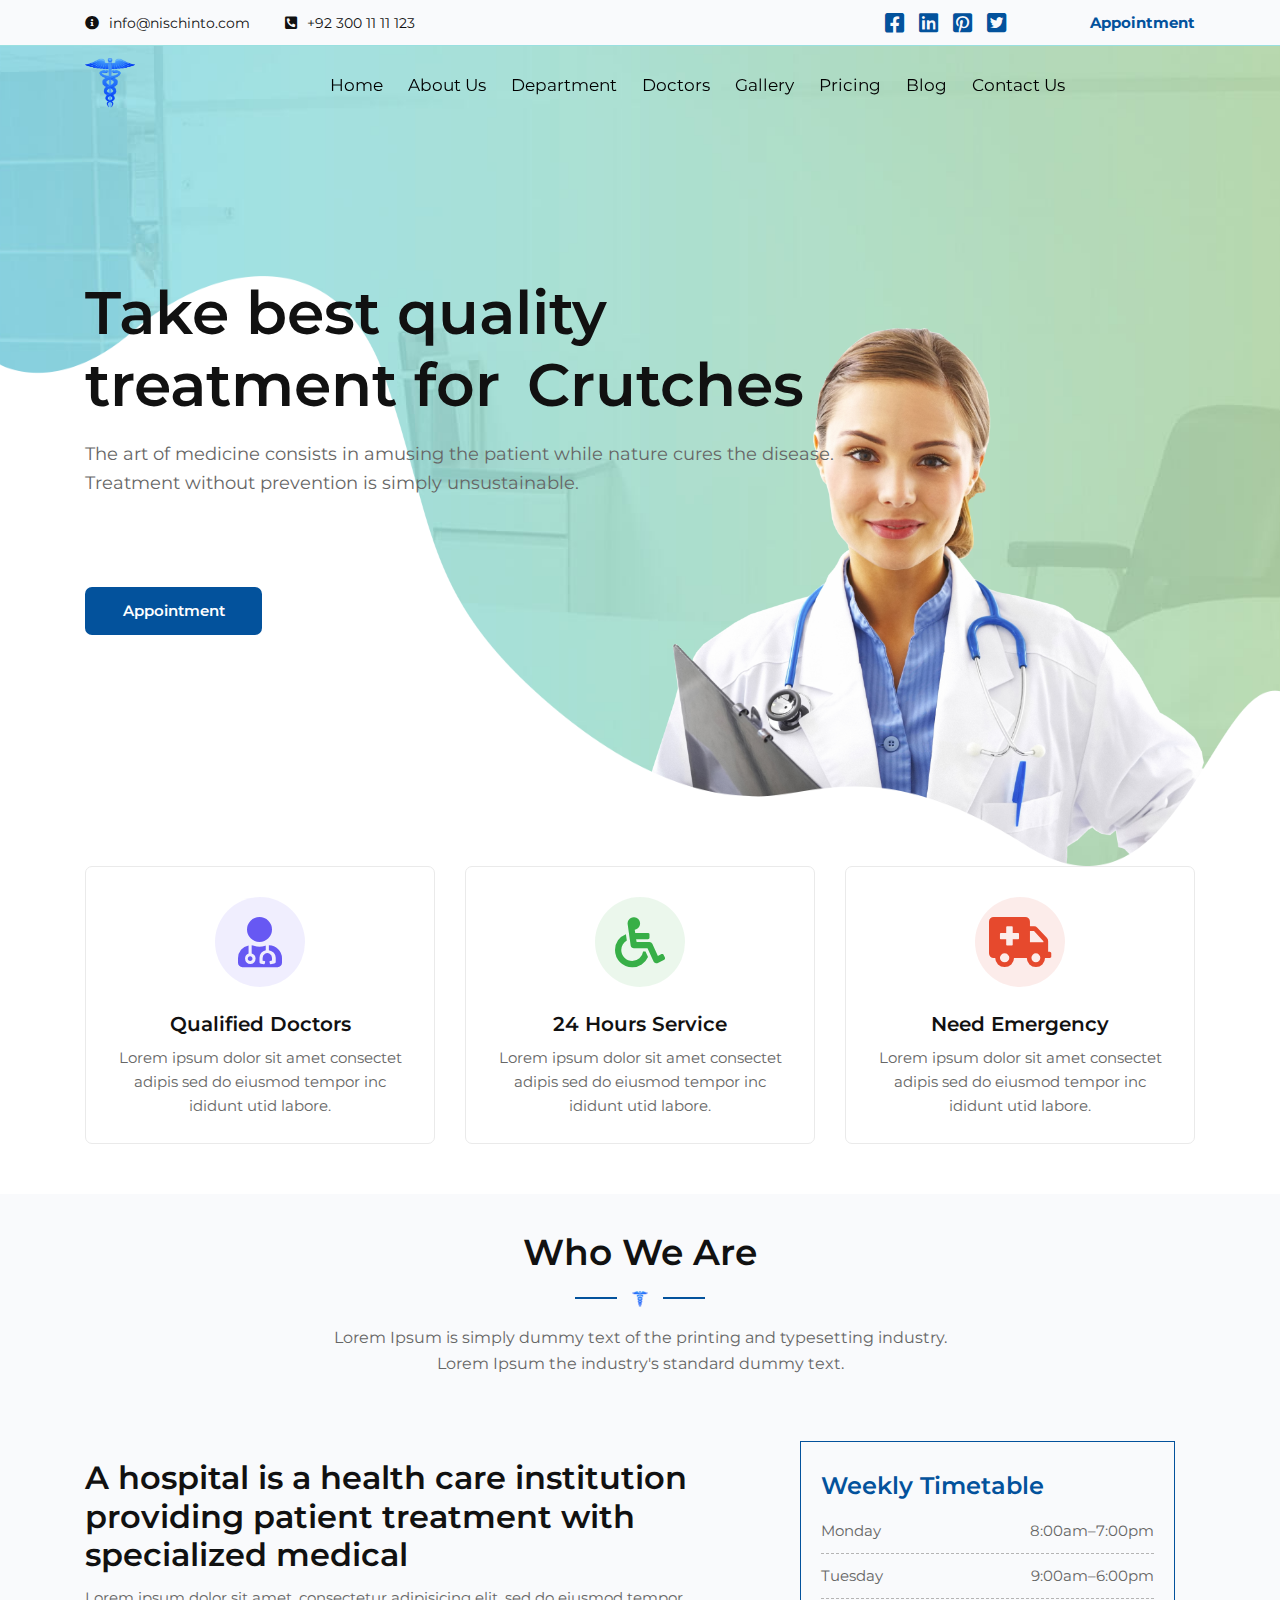
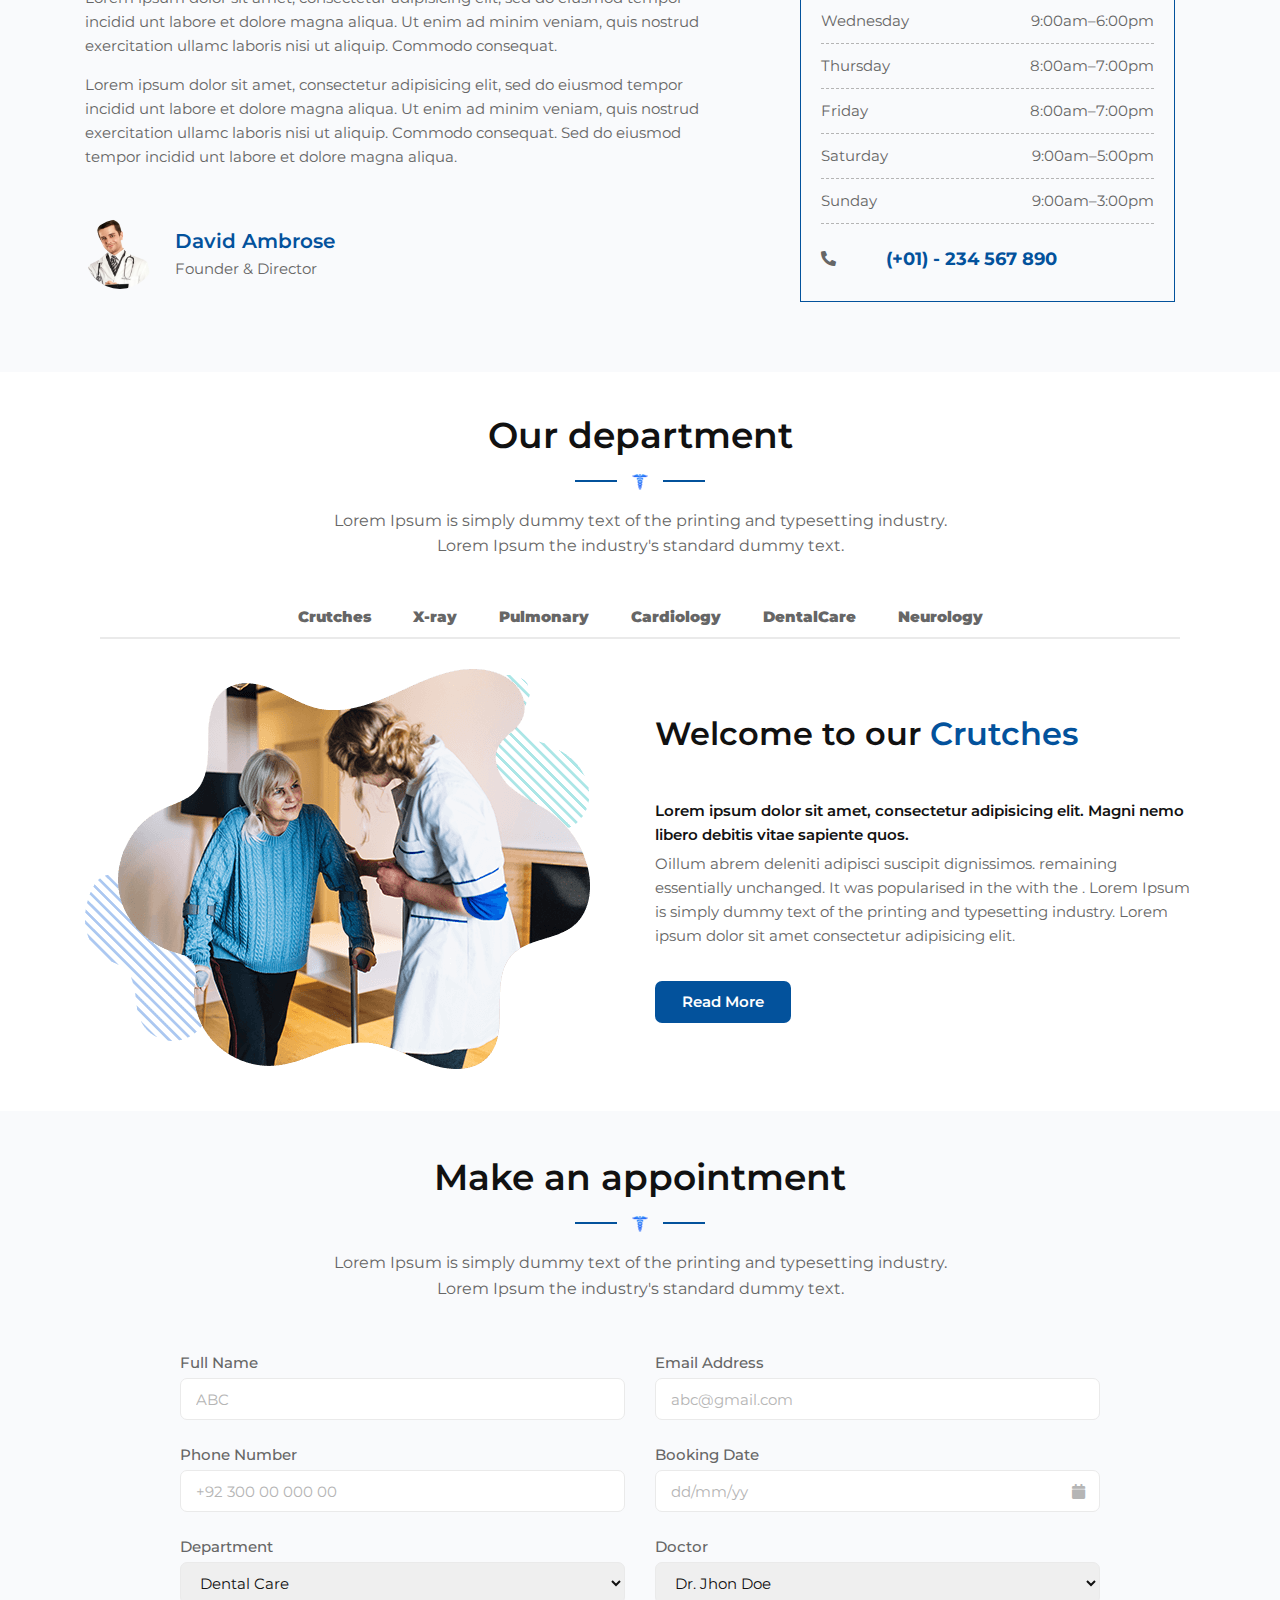
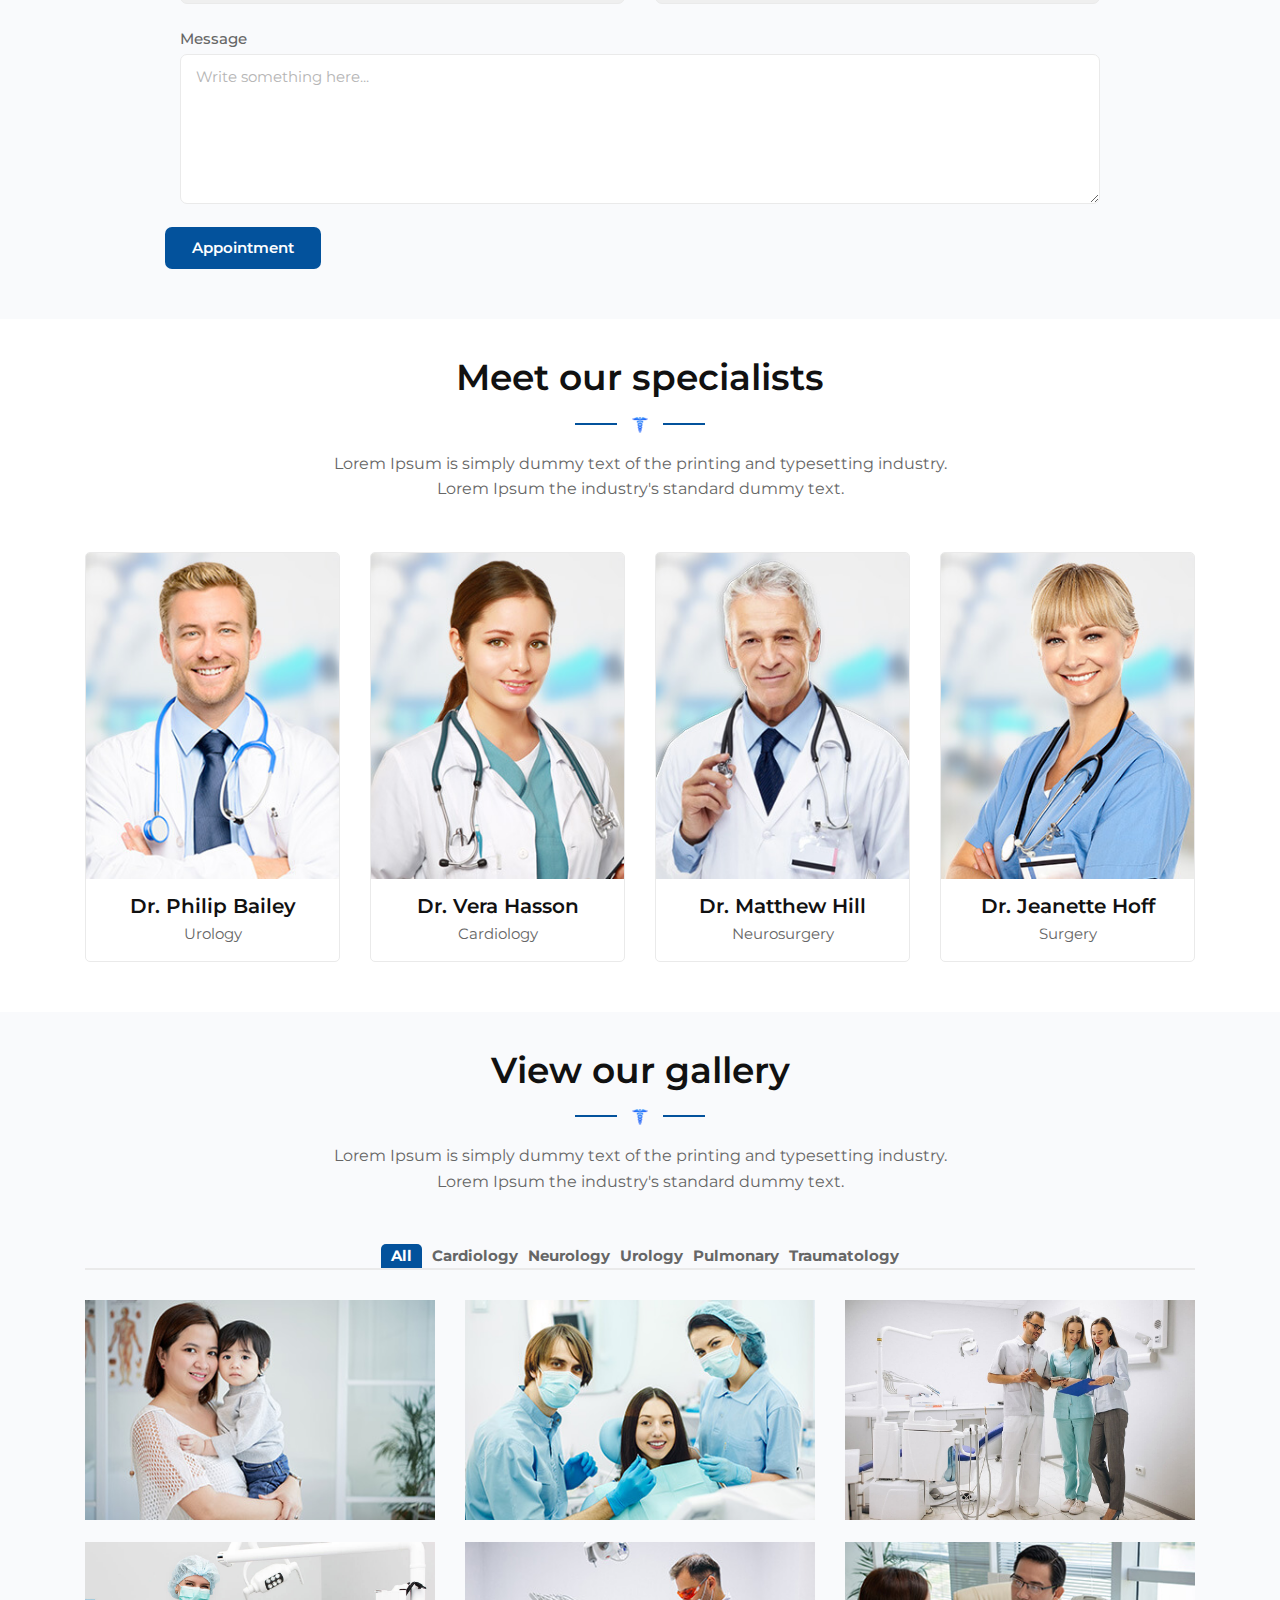
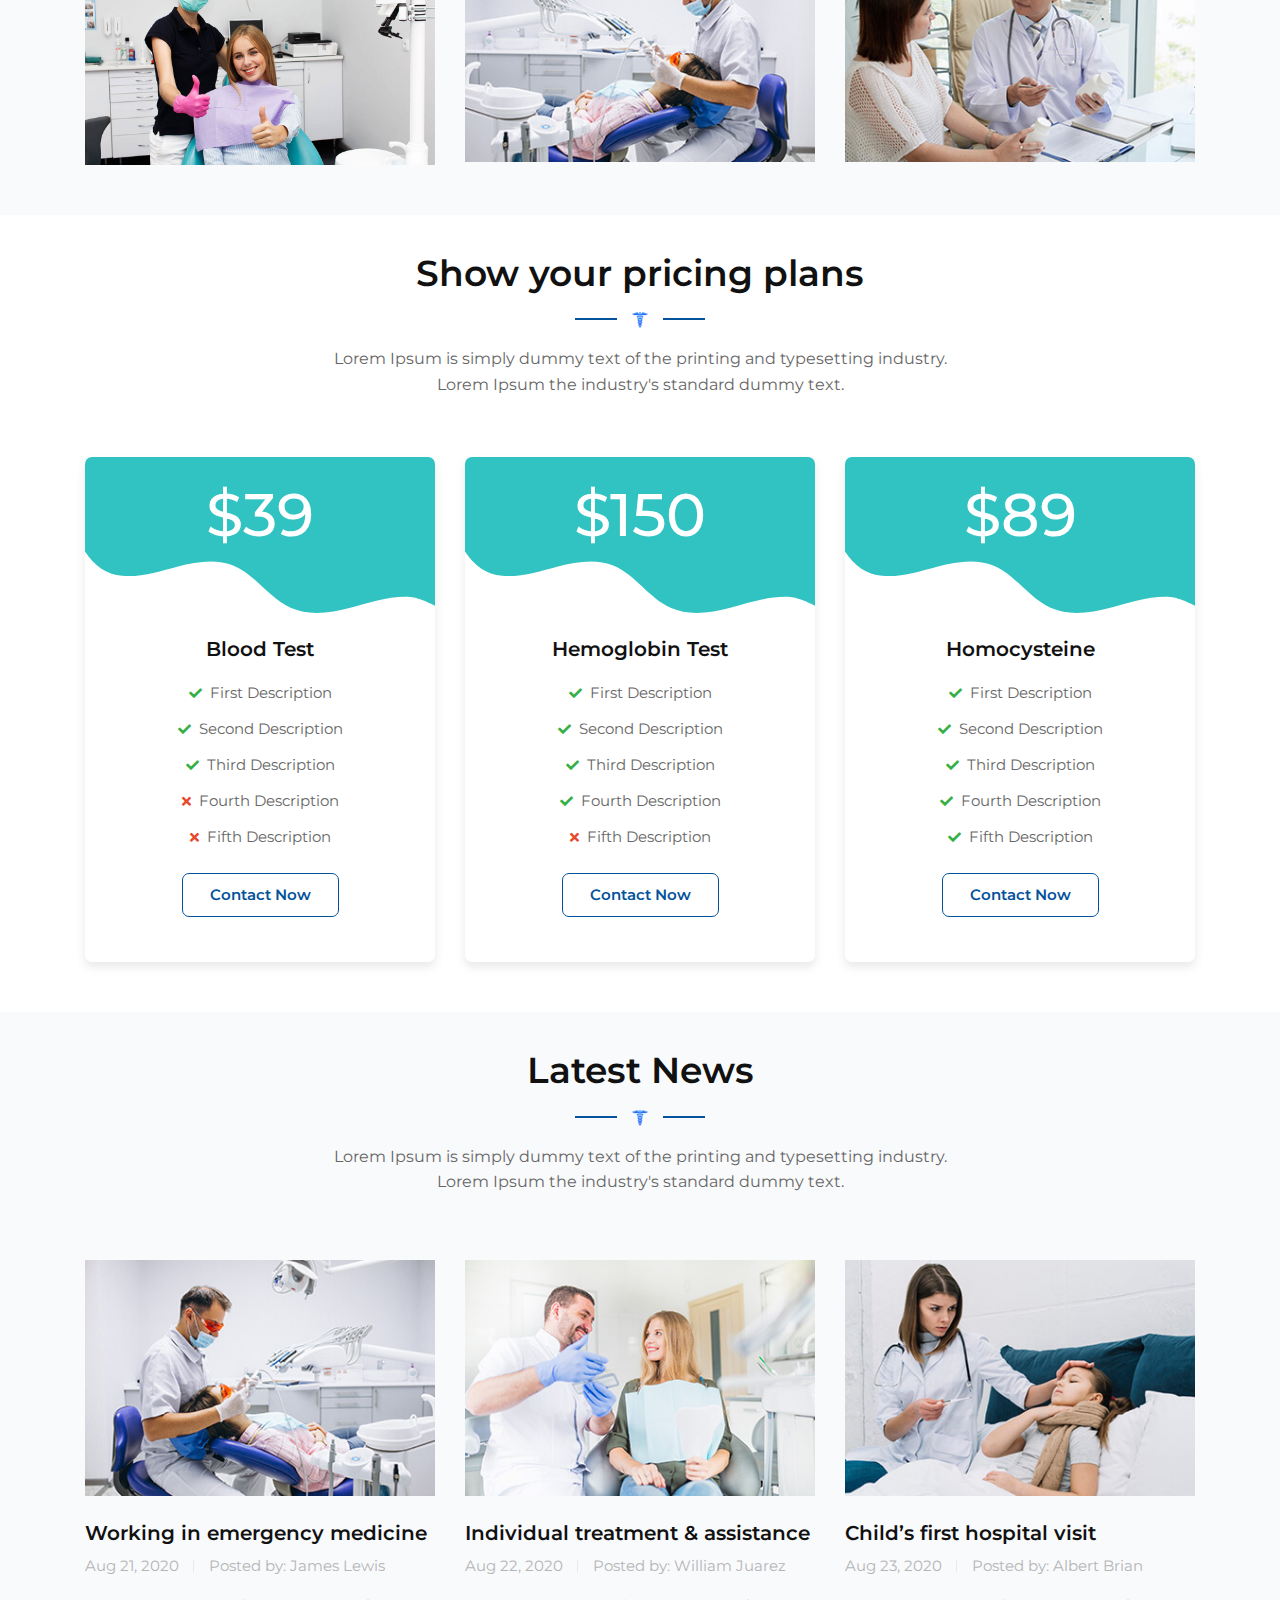
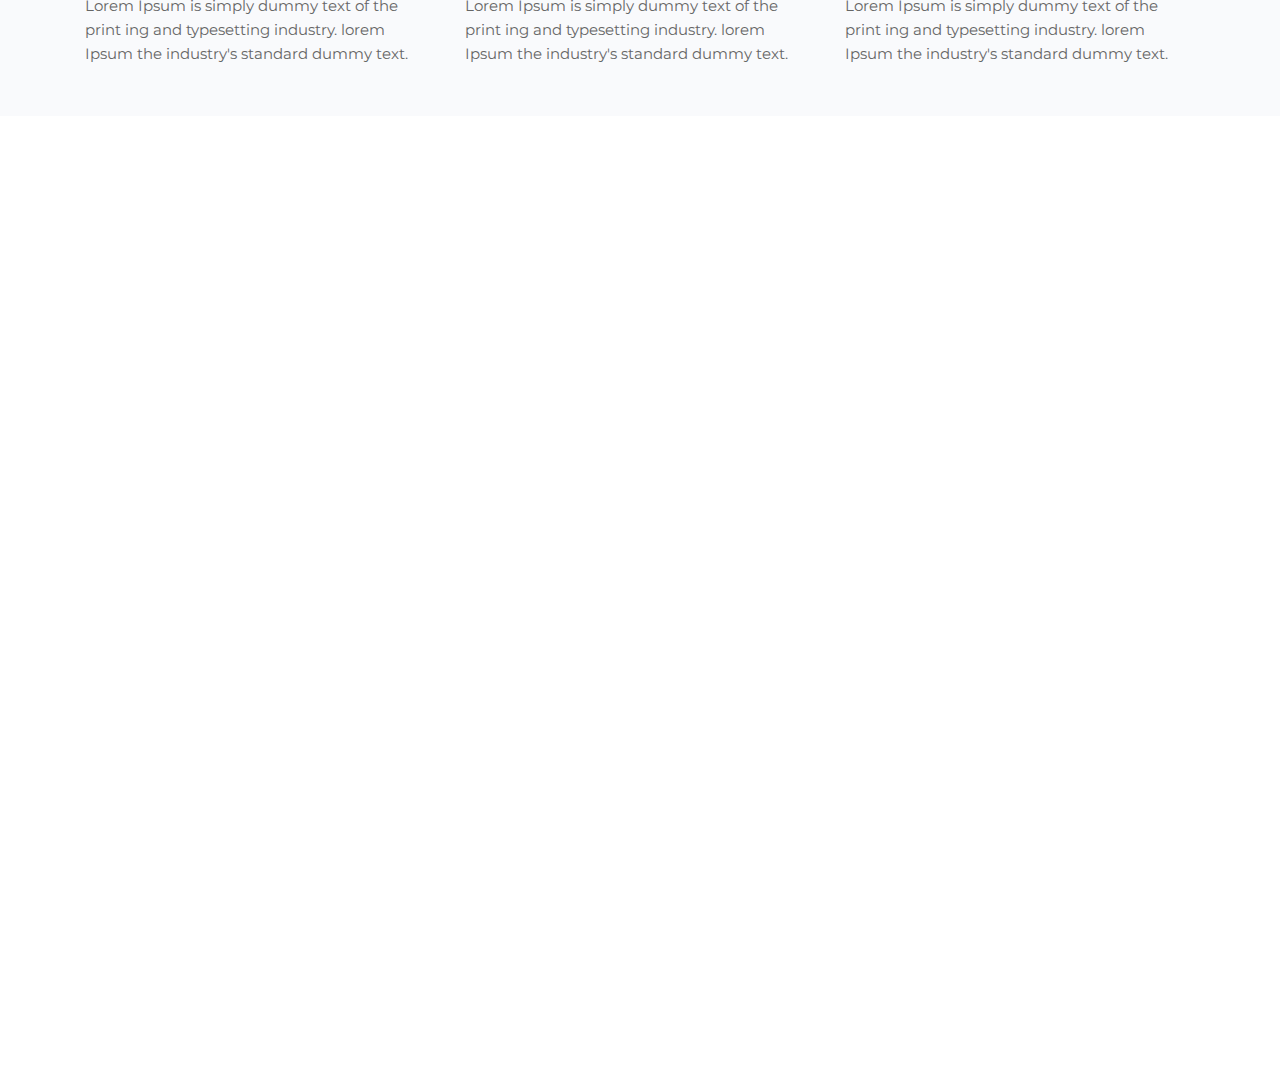
==== index.html @ 52ded580 "e" ====
﻿<!DOCTYPE html>
<html lang="en">
<head>
    <meta charset="UTF-8">
    <meta name="description" content="NISCHINTO">
    <meta name="author" content="codeglamor">
    <meta name="viewport" content="width=device-width, initial-scale=1">
    <title>NISCHINTO</title>
    <link rel="icon" href="assets/images/logo.png">
    <link rel="stylesheet" href="assets/css/bootstrap.css">
    <link rel="stylesheet" href="assets/css/owl.carousel.min.css">
    <link rel="stylesheet" href="assets/css/owl.theme.default.min.css">   
    <link rel="stylesheet" href="assets/css/fonts.css">       
    <link rel="stylesheet" href="assets/css/nice-select.css">    
    <link rel="stylesheet" href="assets/css/venobox.css">    
    <link rel="stylesheet" href="assets/css/all.css">
    <link rel="stylesheet" href="assets/css/style.css">
</head>


<body>
  







  
    <div class="st-content" id="home">
    <div class="st-gray-bg">
        <div class="st-top-header">
          <div class="container">
            <div class="st-top-header-in">
              <ul class="st-top-header-list">
                <li>
                  <i class="fas fa-info-circle"></i>
                  <a href="#">info@nischinto.com</a>
                </li>
                <li>
                  <i class="fas fa-phone-square-alt"></i>
                  <a href="#">+92 300 11 11 123</a>
                </li>
              </ul>
              <div class="st-hero-social-group plc">
                <div class="container">
                  <ul class="st-social-btn st-style1 st-mp0">
                    <li><a href="#"><i class="fab fa-facebook-square"></i></a></li>
                    <li><a href="#"><i class="fab fa-linkedin"></i></a></li>
                    <li><a href="#"><i class="fab fa-pinterest-square"></i></a></li>
                    <li><a href="#"><i class="fab fa-twitter-square"></i></a></li>
                  </ul>
                </div>
              </div>
              <a href="#appointment" class="st-top-header-btn st-smooth-move">Appointment</a>
            </div>
          </div>
        </div>
    </div>
  <div class="st-hero-wrap st-gray-bg st-dynamic-bg overflow-hidden st-fixed-bg">
    <header class="st-site-header st-style1 st-sticky-header">
      <nav class="navbar navbar-expand-lg navbar-light" id="mynavbar">
        <div class="container">
          <a class="navbar-brand pb-2" href="index.html"><img class="" src="assets/images/logo.png" alt="logo" style="width: 50px;"><a>
        <button class="navbar-toggler" type="button" data-toggle="collapse" data-target="#navbarSupportedContent" aria-controls="navbarSupportedContent" aria-expanded="false" aria-label="Toggle navigation">
          <span class="navbar-toggler-icon"></span>
        </button>
      
        <div class="collapse navbar-collapse" id="navbarSupportedContent">
          <ul class="navbar-nav mx-auto">
            <li class="nav-item">
                <a class="nav-link" href="#home" data-toggle="" aria-haspopup="true" aria-expanded="false">Home</a>
            </li>
            <li class="nav-item ">
                <a class="nav-link" href="#about" data-toggle="" aria-haspopup="true" aria-expanded="false">About Us</a>
            </li>
            <li class="nav-item ">
                <a class="nav-link" href="#department" data-toggle="" aria-haspopup="true" aria-expanded="false">Department</a>
            </li>
            <li class="nav-item ">
                <a class="nav-link" href="#doctors" data-toggle="" aria-haspopup="true" aria-expanded="false">Doctors</a>
            </li>
            <li class="nav-item">
                <a class="nav-link" href="#gallery" data-toggle="" aria-haspopup="true" aria-expanded="false">Gallery</a>
            </li>
            <li class="nav-item">
               <a class="nav-link" href="#price" data-toggle="" aria-haspopup="true" aria-expanded="false">Pricing</a>
           </li>
           <li class="nav-item">
               <a class="nav-link" href="#blog" data-toggle="" aria-haspopup="true" aria-expanded="false">Blog</a>
           </li>
           <li class="nav-item">
               <a class="nav-link" href="/nischinto/contact.html" data-toggle="" aria-haspopup="true" aria-expanded="false">Contact Us</a>
           </li>
        </ul>
        </div>
        </div>
        
      </nav>
    </header>
    <div class="st-hero st-style1">
      <div class="container">
        <div class="st-hero-text">
          <h1 class="st-hero-title cd-headline slide">
            Take best quality <br>
            treatment for
            <span class="" id="span-ani">
            </span>
          </h1>
          <div class="st-hero-subtitle">The art of medicine consists in amusing the patient while nature cures the
            disease. <br>
            Treatment without prevention is simply unsustainable.</div>
          <div class="st-hero-btn mtc ptc">
            <a href="#appointment" class="st-btn st-style1 st-color1 st-smooth-move">Appointment</a>
          </div>
        </div>
      </div>
    </div>
    <div class="st-slider st-style1 st-hero-slider1">
      <div class="slick-container" data-autoplay="1" data-loop="1" data-speed="800" data-autoplay-timeout="1000"
        data-center="0" data-slides-per-view="1" data-fade-slide="1">
        <div class="slick-wrapper">
          <div class="slick-slide-in">
            <div class="st-hero-img">
              <img src="assets/images/slider1.jpg" style="width: 600px;" alt="Hero img">
            </div>
          </div>
        </div>
      </div>
      <div class="pagination st-style1 container"></div>
      <div class="swipe-arrow st-style1 st-hidden">
        <div class="slick-arrow-left"><i class="fa fa-angle-left"></i></div>
        <div class="slick-arrow-right"><i class="fa fa-angle-right"></i></div>
      </div>
    </div>
    <div class="st-hero-shape"><img src="assets/images/hero-shape.png" alt="hero shape"></div>
  </div>
  <section class="">
    <div class="container">
      <div class="row">
        <div class="col-lg-4">
          <div class="st-iconbox st-style1 mbc">
            <div class="st-iconbox-icon st-purple-box">
              <i class="fas fa-user-md"></i>
            </div>
            <h2 class="st-iconbox-title">Qualified Doctors</h2>
            <div class="st-iconbox-text">Lorem ipsum dolor sit amet consectet adipis sed do eiusmod tempor inc ididunt
              utid labore.</div>
          </div>
        </div>
        <div class="col-lg-4">
          <div class="st-iconbox st-style1 mbc">
            <div class="st-iconbox-icon st-green-box">
              <i class="fas fa-wheelchair"></i>
            </div>
            <h2 class="st-iconbox-title">24 Hours Service</h2>
            <div class="st-iconbox-text">Lorem ipsum dolor sit amet consectet adipis sed do eiusmod tempor inc ididunt
              utid labore.</div>
          </div>
        </div>
        <div class="col-lg-4">
          <div class="st-iconbox st-style1 mbc">
            <div class="st-iconbox-icon st-red-box">
              <i class="fas fa-ambulance"></i>
            </div>
            <h2 class="st-iconbox-title">Need Emergency</h2>
            <div class="st-iconbox-text">Lorem ipsum dolor sit amet consectet adipis sed do eiusmod tempor inc ididunt
              utid labore.</div>
          </div>
        </div>
      </div>
    </div>
  </section>

  <section class="st-about-wrap st-gray-bg mbc ptc" id="about">
    <div class="st-shape-bg">
      <img src="assets/images/hero-shape.png" alt="shape">
    </div>
    <div class="container">
      <div class="st-section-heading st-style1">
        <h2 class="st-section-heading-title">Who We Are</h2>
        <div class="st-seperator">
          <div class="st-seperator-left wow fadeInLeft" data-wow-duration="1s" data-wow-delay="0.2s"></div>
          <div class="st-seperator-center"><img src="assets/images/logo.png" alt="icon"></div>
          <div class="st-seperator-right wow fadeInRight" data-wow-duration="1s" data-wow-delay="0.2s"></div>
        </div>
        <div class="st-section-heading-subtitle">Lorem Ipsum is simply dummy text of the printing and typesetting
          industry. <br>Lorem Ipsum the industry's standard dummy text.</div>
      </div>
    </div>
    <div class="container">
      <div class="row">
        <div class="col-lg-7">
          <div class="st-vertical-middle">
            <div class="st-vertical-middle-in">
              <div class="st-text-block st-style1">
                <h4 class="st-text-block-title">A hospital is a health care institution providing patient treatment
                  with specialized medical</h4>
                <div class="st-text-block-text mt-3">
                  <p>Lorem ipsum dolor sit amet, consectetur adipisicing elit, sed do eiusmod tempor incidid unt
                    labore et dolore magna aliqua. Ut enim ad minim veniam, quis nostrud exercitation ullamc laboris
                    nisi ut aliquip. Commodo consequat.</p>
                  <p class="pbc">Lorem ipsum dolor sit amet, consectetur adipisicing elit, sed do eiusmod tempor incidid unt
                    labore et dolore magna aliqua. Ut enim ad minim veniam, quis nostrud exercitation ullamc laboris
                    nisi ut aliquip. Commodo consequat. Sed do eiusmod tempor incidid unt labore et dolore magna
                    aliqua.</p>
                </div>
                <div class="st-text-block-avatar">
                  <div class="st-avatar-img"><img src="assets/images/slider2.jpg" alt="avatar"></div>
                  <div class="st-avatar-info">
                    <h4 class="st-avatar-name">David Ambrose</h4>
                    <div class="st-avatar-designation">Founder & Director</div>
                  </div>
                </div>
              </div>
            </div>
          </div>
        </div>
        <div class="col-lg-5 wow fadeInRight mt-5 mbc" data-wow-duration="0.8s" data-wow-delay="0.2s">
          <div class="st-shedule-wrap">
            <div class="st-shedule">
              <h2 class="st-shedule-title">Weekly Timetable</h2>
              <ul class="st-shedule-list">
                <li>
                  <div class="st-shedule-left">Monday</div>
                  <div class="st-shedule-right">8:00am–7:00pm </div>
                </li>
                <li>
                  <div class="st-shedule-left">Tuesday</div>
                  <div class="st-shedule-right">9:00am–6:00pm </div>
                </li>
                <li>
                  <div class="st-shedule-left">Wednesday</div>
                  <div class="st-shedule-right">9:00am–6:00pm </div>
                </li>
                <li>
                  <div class="st-shedule-left">Thursday</div>
                  <div class="st-shedule-right">8:00am–7:00pm</div>
                </li>
                <li>
                  <div class="st-shedule-left">Friday</div>
                  <div class="st-shedule-right">8:00am–7:00pm</div>
                </li>
                <li>
                  <div class="st-shedule-left">Saturday</div>
                  <div class="st-shedule-right">9:00am–5:00pm</div>
                </li>
                <li>
                  <div class="st-shedule-left">Sunday</div>
                  <div class="st-shedule-right">9:00am–3:00pm</div>
                </li>
              </ul>
              <div class="st-call st-style1 mt-4">
                <i class="fas fa-phone-alt"></i>
                <div class="st-call-text">
                  <div class="st-call-number pl">&nbsp;&nbsp;&nbsp;&nbsp;&nbsp;&nbsp;&nbsp;&nbsp;&nbsp; (+01) - 234 567 890</div>
                </div>
              </div>
            </div>
          </div>
        </div>
      </div>
    </div>
  </section>

  <section id="department">
    <div class="">
      <div class="container">
        <div class="st-section-heading st-style1">
          <h2 class="st-section-heading-title">Our department</h2>
          <div class="st-seperator">
            <div class="st-seperator-left wow fadeInLeft" data-wow-duration="1s" data-wow-delay="0.2s"></div>
            <div class="st-seperator-center"><img src="assets/images/logo.png" alt="icon"></div>
            <div class="st-seperator-right wow fadeInRight" data-wow-duration="1s" data-wow-delay="0.2s"></div>
          </div>
          <div class="st-section-heading-subtitle mb-5">Lorem Ipsum is simply dummy text of the printing and typesetting
            industry. <br>Lorem Ipsum the industry's standard dummy text.</div>
        </div>
      </div>
      <div class="container">
        <div class="st-tabs st-fade-tabs st-style1">
          <div class="container">
            <div class="st-isotop-filter st-style1">
            <ul class="nav nav-tabs" role="tablist" id="tabs">
              <li class="nav-item" id="tab-A"><a href="#Crutches" class="nav-link" data-toggle="tab" role="tab"><b>Crutches</b></a></li>
              <li class="nav-item" id="tab-B"><a href="#xray" class="nav-link" data-toggle="tab" role="tab"><b>X-ray</b></a></li>
              <li class="nav-item" id="tab-C"><a href="#Pulmonary" class="nav-link" data-toggle="tab" role="tab"><b>Pulmonary</b></a></li>
              <li class="nav-item" id="tab-D"><a href="#Cardiology" class="nav-link" data-toggle="tab" role="tab"><b>Cardiology</b></a></li>
              <li class="nav-item" id="tab-E"><a href="#DentalCare" class="nav-link" data-toggle="tab" role="tab"><b>DentalCare</b></a></li>
              <li class="nav-item" id="tab-F"><a href="#Neurology" class="nav-link" data-toggle="tab" role="tab"><b>Neurology</b></a></li>
            </ul>
          </div>
          </div>          
          <div class="tab-content mbc">
            <div id="Crutches" class="st-tab active" aria-labelledby="tab-A">
              <div class="st-imagebox st-style2">
                <div class="row">
                  <div class="col-lg-6">
                    <div class="st-imagebox-img"><img src="assets/images/crutches.png" alt="service"></div>
                  </div>
                  <div class="col-lg-6">
                    <div class="st-vertical-middle">
                      <div class="st-vertical-middle-in">
                        <div class="st-imagebox-info">
                          <h2 class="st-imagebox-title mb-5">Welcome to our <span>Crutches</span></h2>
                          <h4 class="st-imagebox-subtitle">Lorem ipsum dolor sit amet, consectetur adipisicing elit.
                            Magni nemo libero debitis vitae sapiente quos. </h4>
                          <div class="st-imagebox-text">Oillum abrem deleniti adipisci suscipit dignissimos. remaining
                            essentially unchanged. It was popularised in the with the . Lorem Ipsum is simply dummy text
                            of the printing and typesetting industry. Lorem ipsum dolor sit amet consectetur adipisicing
                            elit.</div>
                        </div>
                        <div class="st-imagebox-btn">
                          <a href="#" class="st-btn st-style1 st-size-medium st-color1">Read More</a>
                        </div>
                      </div>
                    </div>
                  </div>
                </div>
              </div>
            </div>
            <div id="xray" class="st-tab" aria-labelledby="tab-B">
              <div class="st-imagebox st-style2">
                <div class="row">
                  <div class="col-lg-6">
                    <div class="st-imagebox-img"><img src="assets/images/xray.png" alt="service"></div>
                  </div>
                  <div class="col-lg-6">
                    <div class="st-vertical-middle">
                      <div class="st-vertical-middle-in">
                        <div class="st-imagebox-info">
                          <h2 class="st-imagebox-title">Welcome to our <span>X-ray</span></h2>
                          <h4 class="st-imagebox-subtitle">Lorem ipsum dolor sit amet, consectetur adipisicing elit.
                            Magni nemo libero debitis vitae sapiente quos. </h4>
                          <div class="st-imagebox-text">Oillum abrem deleniti adipisci suscipit dignissimos. remaining
                            essentially unchanged. It was popularised in the with the . Lorem Ipsum is simply dummy text
                            of the printing and typesetting industry. Lorem ipsum dolor sit amet consectetur adipisicing
                            elit.</div>
                        </div>
                        <div class="st-imagebox-btn">
                          <a href="#" class="st-btn st-style1 st-size-medium st-color1">Read More</a>
                        </div>
                      </div>
                    </div>
                  </div>
                </div>
              </div>
            </div>
            <div id="Pulmonary" class="st-tab" aria-labelledby="tab-C">
              <div class="st-imagebox st-style2">
                <div class="row">
                  <div class="col-lg-6">
                    <div class="st-imagebox-img"><img src="assets/images/pulmonary.png" alt="service"></div>
                  </div>
                  <div class="col-lg-6">
                    <div class="st-vertical-middle">
                      <div class="st-vertical-middle-in">
                        <div class="st-imagebox-info">
                          <h2 class="st-imagebox-title">Welcome to our <span>Pulmonary</span></h2>
                          <h4 class="st-imagebox-subtitle">Lorem ipsum dolor sit amet, consectetur adipisicing elit.
                            Magni nemo libero debitis vitae sapiente quos. </h4>
                          <div class="st-imagebox-text">Oillum abrem deleniti adipisci suscipit dignissimos. remaining
                            essentially unchanged. It was popularised in the with the . Lorem Ipsum is simply dummy text
                            of the printing and typesetting industry. Lorem ipsum dolor sit amet consectetur adipisicing
                            elit.</div>
                        </div>
                        <div class="st-imagebox-btn">
                          <a href="#" class="st-btn st-style1 st-size-medium st-color1">Read More</a>
                        </div>
                      </div>
                    </div>
                  </div>
                </div>
              </div>
            </div>
            <div id="Cardiology" class="st-tab" aria-labelledby="tab-D">
              <div class="st-imagebox st-style2">
                <div class="row">
                  <div class="col-lg-6">
                    <div class="st-imagebox-img"><img src="assets/images/cardiology.png" alt="service"></div>
                  </div>
                  <div class="col-lg-6">
                    <div class="st-vertical-middle">
                      <div class="st-vertical-middle-in">
                        <div class="st-imagebox-info">
                          <h2 class="st-imagebox-title">Welcome to our <span>Cardiology</span></h2>
                          <h4 class="st-imagebox-subtitle">Lorem ipsum dolor sit amet, consectetur adipisicing elit.
                            Magni nemo libero debitis vitae sapiente quos. </h4>
                          <div class="st-imagebox-text">Oillum abrem deleniti adipisci suscipit dignissimos. remaining
                            essentially unchanged. It was popularised in the with the . Lorem Ipsum is simply dummy text
                            of the printing and typesetting industry. Lorem ipsum dolor sit amet consectetur adipisicing
                            elit.</div>
                        </div>
                        <div class="st-imagebox-btn">
                          <a href="#" class="st-btn st-style1 st-size-medium st-color1">Read More</a>
                        </div>
                      </div>
                    </div>
                  </div>
                </div>
              </div>
            </div>
            <div id="DentalCare" class="st-tab" aria-labelledby="tab-E">
              <div class="st-imagebox st-style2">
                <div class="row">
                  <div class="col-lg-6">
                    <div class="st-imagebox-img"><img src="assets/images/dental-care.png" alt="service"></div>
                  </div>
                  <div class="col-lg-6">
                    <div class="st-vertical-middle">
                      <div class="st-vertical-middle-in">
                        <div class="st-imagebox-info">
                          <h2 class="st-imagebox-title">Welcome to our <span>DentalCare</span></h2>
                          <h4 class="st-imagebox-subtitle">Lorem ipsum dolor sit amet, consectetur adipisicing elit.
                            Magni nemo libero debitis vitae sapiente quos. </h4>
                          <div class="st-imagebox-text">Oillum abrem deleniti adipisci suscipit dignissimos. remaining
                            essentially unchanged. It was popularised in the with the . Lorem Ipsum is simply dummy text
                            of the printing and typesetting industry. Lorem ipsum dolor sit amet consectetur adipisicing
                            elit.</div>
                        </div>
                        <div class="st-imagebox-btn">
                          <a href="#" class="st-btn st-style1 st-size-medium st-color1">Read More</a>
                        </div>
                      </div>
                    </div>
                  </div>
                </div>
              </div>
            </div>
            <div id="Neurology" class="st-tab" aria-labelledby="tab-F">
              <div class="st-imagebox st-style2">
                <div class="row">
                  <div class="col-lg-6">
                    <div class="st-imagebox-img"><img src="assets/images/neurology.png" alt="service"></div>
                  </div>
                  <div class="col-lg-6">
                    <div class="st-vertical-middle">
                      <div class="st-vertical-middle-in">
                        <div class="st-imagebox-info">
                          <h2 class="st-imagebox-title">Welcome to our <span>Neurology</span></h2>
                          <h4 class="st-imagebox-subtitle">Lorem ipsum dolor sit amet, consectetur adipisicing elit.
                            Magni nemo libero debitis vitae sapiente quos. </h4>
                          <div class="st-imagebox-text">Oillum abrem deleniti adipisci suscipit dignissimos. remaining
                            essentially unchanged. It was popularised in the with the . Lorem Ipsum is simply dummy text
                            of the printing and typesetting industry. Lorem ipsum dolor sit amet consectetur adipisicing
                            elit.</div>
                        </div>
                        <div class="st-imagebox-btn">
                          <a href="#" class="st-btn st-style1 st-size-medium st-color1">Read More</a>
                        </div>
                      </div>
                    </div>
                  </div>
                </div>
              </div>
            </div>
          </div>
        </div>
      </div>
    </div>
    </section>

    <section id="appointment" class="st-shape-wrap st-gray-bg form-bg-img">
      <div class="container">
        <div class="st-section-heading st-style1">
          <h2 class="st-section-heading-title pt-5">Make an appointment</h2>
          <div class="st-seperator">
            <div class="st-seperator-left wow fadeInLeft" data-wow-duration="1s" data-wow-delay="0.2s"></div>
            <div class="st-seperator-center"><img src="assets/images/logo.png" alt="icon"></div>
            <div class="st-seperator-right wow fadeInRight" data-wow-duration="1s" data-wow-delay="0.2s"></div>
          </div>
          <div class="st-section-heading-subtitle">Lorem Ipsum is simply dummy text of the printing and typesetting
            industry. <br>Lorem Ipsum the industry's standard dummy text.</div>
        </div>
        <div class="pb"></div>
      </div>
      <div class="container">
        <div class="row">
          <div class="col-lg-10 offset-lg-1 mbc">
            <form method="POST"  class="st-appointment-form" id="appointment-form">
              <div id="st-alert1"></div>
              <div class="row">
                <div class="col-lg-6">
                  <div class="st-form-field st-style1">
                    <label>Full Name</label>
                    <input type="text" id="uname" name="uname" placeholder="ABC" required>
                  </div>
                </div>
                <div class="col-lg-6">
                  <div class="st-form-field st-style1">
                    <label>Email Address</label>
                    <input type="text" id="uemail" name="uemail" placeholder="abc@gmail.com" required>
                  </div>
                </div>
                <div class="col-lg-6">
                  <div class="st-form-field st-style1">
                    <label>Phone Number</label>
                    <input type="text" id="unumber" name="unumber" placeholder="+92 300 00 000 00" required>
                  </div>
                </div>
                <div class="col-lg-6">
                  <div class="st-form-field st-style1">
                    <label>Booking Date</label>
                    <input name="udate" type="text" id="udate" placeholder="dd/mm/yy">
                    <div class="form-field-icon"><i class="fa fa-calendar"></i></div>
                  </div>
                </div>
                <div class="col-lg-6">
                  <div class="st-form-field st-style1">
                    <label>Department</label>
                    <div class="st-custom-select-wrap">
                      <select name="udepartment" id="udepartment" class="st_select1"
                        data-placeholder="Select department">
                        <option value="dental-care">Dental Care</option>
                        <option value="neurology">Neurology</option>
                        <option value="crutches">Crutches</option>
                        <option value="cardiology">Cardiology</option>
                        <option value="pulmonary">Pulmonary</option>
                        <option value="x-ray">X-Ray</option>
                      </select>
                    </div>
                  </div>
                </div>
                <div class="col-lg-6">
                  <div class="st-form-field st-style1">
                    <label>Doctor</label>
                    <div class="st-custom-select-wrap">
                      <select name="udoctor" class="st_select1" id="udoctor" data-placeholder="Select doctor">
                        <option value="jhon-doe">Dr. Jhon Doe</option>
                        <option value="mak-rushi">Dr. Roshni</option>
                        <option value="mohoshin-kabir">Dr. Mohsin</option>
                        <option value="nayon-borua">Dr. Nayon Borua</option>
                        <option value="rasel-islam">Dr. Rasel Islam</option>
                        <option value="mahid-islam">Dr. Mahid Islam</option>
                      </select>
                    </div>
                  </div>
                </div>
                <div class="col-lg-12">
                  <div class="st-form-field st-style1">
                    <label>Message</label>
                    <textarea cols="30" rows="10" id="umsg" name="umsg"
                      placeholder="Write something here..."></textarea>
                  </div>
                </div>
                <div>
                      <button class="plb st-btn st-style1 st-color1 st-size-medium" href="/index.html">
                        Appointment
                      </button>
                    </div>
              </div>
            </form>
          </div>
        </div>
      </div>
    </section>

    <section class="ptc" id="doctors">
      <div class="container">
        <div class="st-section-heading st-style1">
          <h2 class="st-section-heading-title">Meet our specialists</h2>
          <div class="st-seperator">
            <div class="st-seperator-left wow fadeInLeft" data-wow-duration="1s" data-wow-delay="0.2s"></div>
            <div class="st-seperator-center"><img src="assets/images/logo.png" alt="icon"></div>
            <div class="st-seperator-right wow fadeInRight" data-wow-duration="1s" data-wow-delay="0.2s"></div>
          </div>
          <div class="st-section-heading-subtitle">Lorem Ipsum is simply dummy text of the printing and typesetting
            industry. <br>
            Lorem Ipsum the industry's standard dummy text.</div>
        </div>
        <div class="pb"></div>
      </div>
      <div class="container">
        <div class="row">
          <div class="col-lg-3">
            <div class="mbc">
              <div class="st-member st-style1 st-zoom">
                <div class="st-member-img">
                  <img src="assets/images/member1.jpg" alt="" class="st-zoom-in">
                  <a class="st-doctor-link" href="#"><i class="fas fa-link"></i></a>
                  <div class="st-member-social-wrap">
                    <img src="assets/images/member-shape.svg" alt="shape" class="st-member-social-bg">
                    <ul class="st-member-social st-mp0">
                      <li><a href="#"><i class="fab fa-facebook-square"></i></a></li>
                      <li><a href="#"><i class="fab fa-linkedin"></i></a></li>
                      <li><a href="#"><i class="fab fa-pinterest-square"></i></a></li>
                      <li><a href="#"><i class="fab fa-twitter-square"></i></a></li>
                      <li><a href="#"><i class="fab fa-dribbble-square"></i></a></li>
                    </ul>
                  </div>
                </div>
                <div class="st-member-meta">
                  <div class="st-member-meta-in">
                    <h3 class="st-member-name"><a href="#">Dr. Philip Bailey</a></h3>
                    <div class="st-member-designation">Urology</div>
                  </div>
                </div>
              </div>
            </div>
          </div>
              <div class="col-lg-3">
                <div class="st-member st-style1 st-zoom">
                  <div class="st-member-img">
                    <img src="assets/images/member2.jpg" alt="member2" class="st-zoom-in">
                    <a class="st-doctor-link" href="#"><i class="fas fa-link"></i></a>
                    <div class="st-member-social-wrap">
                      <img src="assets/images/member-shape.svg" alt="shape" class="st-member-social-bg">
                      <ul class="st-member-social st-mp0">
                        <li><a href="#"><i class="fab fa-facebook-square"></i></a></li>
                        <li><a href="#"><i class="fab fa-linkedin"></i></a></li>
                        <li><a href="#"><i class="fab fa-pinterest-square"></i></a></li>
                        <li><a href="#"><i class="fab fa-twitter-square"></i></a></li>
                        <li><a href="#"><i class="fab fa-dribbble-square"></i></a></li>
                      </ul>
                    </div>
                  </div>
                  <div class="st-member-meta">
                    <div class="st-member-meta-in">
                      <h3 class="st-member-name"><a href="#">Dr. Vera Hasson</a></h3>
                      <div class="st-member-designation">Cardiology</div>
                    </div>
                  </div>
                </div>
              </div>
              <div class="col-lg-3">
                <div class="st-member st-style1 st-zoom">
                  <div class="st-member-img">
                    <img src="assets/images/member3.jpg" alt="member3" class="st-zoom-in">
                    <a class="st-doctor-link" href="#"><i class="fas fa-link"></i></a>
                    <div class="st-member-social-wrap">
                      <img src="assets/images/member-shape.svg" alt="shape" class="st-member-social-bg">
                      <ul class="st-member-social st-mp0">
                        <li><a href="#"><i class="fab fa-facebook-square"></i></a></li>
                        <li><a href="#"><i class="fab fa-linkedin"></i></a></li>
                        <li><a href="#"><i class="fab fa-pinterest-square"></i></a></li>
                        <li><a href="#"><i class="fab fa-twitter-square"></i></a></li>
                        <li><a href="#"><i class="fab fa-dribbble-square"></i></a></li>
                      </ul>
                    </div>
                  </div>
                  <div class="st-member-meta">
                    <div class="st-member-meta-in">
                      <h3 class="st-member-name"><a href="#">Dr. Matthew Hill</a></h3>
                      <div class="st-member-designation">Neurosurgery</div>
                    </div>
                  </div>
                </div>
              </div>
              <div class="col-lg-3">
                <div class="st-member st-style1 st-zoom">
                  <div class="st-member-img">
                    <img src="assets/images/member4.jpg" alt="member4" class="st-zoom-in">
                    <a class="st-doctor-link" href="#"><i class="fas fa-link"></i></a>
                    <div class="st-member-social-wrap">
                      <img src="assets/images/member-shape.svg" alt="shape" class="st-member-social-bg">
                      <ul class="st-member-social st-mp0">
                        <li><a href="#"><i class="fab fa-facebook-square"></i></a></li>
                        <li><a href="#"><i class="fab fa-linkedin"></i></a></li>
                        <li><a href="#"><i class="fab fa-pinterest-square"></i></a></li>
                        <li><a href="#"><i class="fab fa-twitter-square"></i></a></li>
                        <li><a href="#"><i class="fab fa-dribbble-square"></i></a></li>
                      </ul>
                    </div>
                  </div>
                  <div class="st-member-meta">
                    <div class="st-member-meta-in">
                      <h3 class="st-member-name"><a href="#">Dr. Jeanette Hoff</a></h3>
                      <div class="st-member-designation">Surgery</div>
                    </div>
                  </div>
                </div>
              </div>          
        </div>
      </div>
   </section>

  <section class="st-gray-bg" id="gallery">
      <div class="pt"></div>
      <div class="container">
        <div class="st-section-heading st-style1">
          <h2 class="st-section-heading-title">View our gallery</h2>
          <div class="st-seperator">
            <div class="st-seperator-left wow fadeInLeft" data-wow-duration="1s" data-wow-delay="0.2s"></div>
            <div class="st-seperator-center"><img src="assets/images/logo.png" alt="icon"></div>
            <div class="st-seperator-right wow fadeInRight" data-wow-duration="1s" data-wow-delay="0.2s"></div>
          </div>
          <div class="st-section-heading-subtitle">Lorem Ipsum is simply dummy text of the printing and typesetting
            industry. <br>
            Lorem Ipsum the industry's standard dummy text.</div>
        </div>
        <div class="pb"></div>
      </div>
      <div class="container">
        <div class="st-portfolio-wrapper pbc">
          <div class="st-isotop-filter st-style1 text-center">
            <ul class="st-mp0">
              
              <li class="list active" data-filter="all"><b>All</b></li>
              <li class="list" data-filter="cardiology"><b>Cardiology</b></li>
              <li class="list" data-filter="neurology"><b>Neurology</b></li>
              <li class="list" data-filter="urology"><b>Urology</b></li>
              <li class="list" data-filter="pulmonary"><b>Pulmonary</b></li>
              <li class="list" data-filter="traumatology"><b>Traumatology</b></li>
            </ul>
          </div>
          <div class="row d-flex">
            <div class="col-lg-4 col-md-6 col-sm-12">
              <div class="st-isotop-item itembox cardiology neurology urology mb-4">
                <a href="assets/images/project1_lg.jpg" class="st-project st-zoom st-lightbox-item st-link-hover-wrap">
                  <div class="st-project-img st-zoom-in"><img src="assets/images/project1.jpg" alt="project1"></div>
                  <span class="st-link-hover"><i class="fas fa-arrows-alt"></i></span>
                </a>
              </div>
            </div>
            <div class="col-lg-4 col-md-6 col-sm-12">
              <div class="st-isotop-item itembox neurology urology">
              <a href="assets/images/project2_lg.jpg" class="st-project st-zoom st-lightbox-item st-link-hover-wrap">
                <div class="st-project-img st-zoom-in"><img src="assets/images/project2.jpg" alt="project2"></div>
                <span class="st-link-hover"><i class="fas fa-arrows-alt"></i></span>
              </a>
            </div>
            </div>
            <div class="col-lg-4 col-md-6 col-sm-12">
              <div class="st-isotop-item itembox urology">
              <a href="assets/images/project3_lg.jpg" class="st-project st-zoom st-lightbox-item st-link-hover-wrap">
                <div class="st-project-img st-zoom-in"><img src="assets/images/project3_lg.jpg" alt="project3"></div>
                <span class="st-link-hover"><i class="fas fa-arrows-alt"></i></span>
              </a>
            </div>
            </div>
            <!-- </div> -->
            <!-- <div class="row"> -->
            <div class="col-lg-4 col-md-6 col-sm-12">
              <div class="st-isotop-item itembox pulmonary traumatology">
              <a href="assets/images/project4_lg.jpg" class="st-project st-zoom st-lightbox-item st-link-hover-wrap">
                <div class="st-project-img st-zoom-in"><img src="assets/images/project4_lg.jpg" alt="project4"></div>
                <span class="st-link-hover"><i class="fas fa-arrows-alt"></i></span>
              </a>
            </div>
            </div>
            <div class="col-lg-4 col-md-6 col-sm-12">
              <div class="st-isotop-item itembox pulmonary traumatology">
              <a href="assets/images/project6_lg.jpg" class="st-project st-zoom st-lightbox-item st-link-hover-wrap">
                <div class="st-project-img st-zoom-in"><img src="assets/images/project6.jpg" alt="project6"></div>
                <span class="st-link-hover"><i class="fas fa-arrows-alt"></i></span>
              </a>
            </div>
            </div>
            <div class="col-lg-4 col-md-6 col-sm-12">
              <div class="st-isotop-item itembox traumatology">
              <a href="assets/images/project7_lg.jpg" class="st-project st-zoom st-lightbox-item st-link-hover-wrap">
                <div class="st-project-img st-zoom-in"><img src="assets/images/project7.jpg" alt="project7"></div>
                <span class="st-link-hover"><i class="fas fa-arrows-alt"></i></span>
              </a>
            </div>
            </div>
          </div>
        </div>
      </div>
    </section>

    <section id="price" class="mtc">
      <div class="container">
        <div class="st-section-heading st-style1">
          <h2 class="st-section-heading-title">Show your pricing plans</h2>
          <div class="st-seperator">
            <div class="st-seperator-left wow fadeInLeft" data-wow-duration="1s" data-wow-delay="0.2s"></div>
            <div class="st-seperator-center"><img src="assets/images/logo.png" alt="icon"></div>
            <div class="st-seperator-right wow fadeInRight" data-wow-duration="1s" data-wow-delay="0.2s"></div>
          </div>
          <div class="st-section-heading-subtitle mb-5">Lorem Ipsum is simply dummy text of the printing and typesetting
            industry. <br>Lorem Ipsum the industry's standard dummy text.</div>
        </div>
      </div>
      <div class="container">
        <div class="row">
              <div class="col-lg-4">
                <div class="st-pricing-table st-style1 mt-3 mbc">
                  <div class="st-pricing-head">
                    <h2 class="st-price">$39</h2>
                    <img src="assets/images/price-shape.svg" alt="shape" class="st-pricing-head-shape">
                  </div>
                  <div class="st-pricing-feature">
                    <h2 class="st-pricing-feature-title">Blood Test</h2>
                    <ul class="st-pricing-feature-list st-mp0">
                      <li><i class="fas fa-check"></i>First Description</li>
                      <li><i class="fas fa-check"></i>Second Description</li>
                      <li><i class="fas fa-check"></i>Third Description</li>
                      <li><i class="fas fa-times"></i>Fourth Description</li>
                      <li><i class="fas fa-times"></i>Fifth Description</li>
                    </ul>
                    <div class="st-pricing-btn">
                      <a href="/nischinto/contact.html" class="st-btn st-style2 st-color1 st-size-medium">Contact Now</a>
                    </div>
                    <div class="mb-5"></div>
                  </div>
                </div>
              </div>
              <div class="col-lg-4">
                <div class="st-pricing-table st-style1 mt-3 mbc">
                  <div class="st-pricing-head">
                    <h2 class="st-price">$150</h2>
                    <img src="assets/images/price-shape.svg" alt="shape" class="st-pricing-head-shape">
                  </div>
                  <div class="st-pricing-feature">
                    <h2 class="st-pricing-feature-title">Hemoglobin Test</h2>
                    <ul class="st-pricing-feature-list st-mp0">
                      <li><i class="fas fa-check"></i>First Description</li>
                      <li><i class="fas fa-check"></i>Second Description</li>
                      <li><i class="fas fa-check"></i>Third Description</li>
                      <li><i class="fas fa-check"></i>Fourth Description</li>
                      <li><i class="fas fa-times"></i>Fifth Description</li>
                    </ul>
                    <div class="st-pricing-btn">
                      <a href="/nischinto/contact.html" class="st-btn st-style2 st-color1 st-size-medium">Contact Now</a>
                    </div>
                    <div class="mb-5"></div>
                  </div>
                </div>
              </div>
              <div class="col-lg-4">
                <div class="st-pricing-table st-style1 mt-3 mbc">
                  <div class="st-pricing-head">
                    <h2 class="st-price">$89</h2>
                    <img src="assets/images/price-shape.svg" alt="shape" class="st-pricing-head-shape">
                  </div>
                  <div class="st-pricing-feature">
                    <h2 class="st-pricing-feature-title">Homocysteine</h2>
                    <ul class="st-pricing-feature-list st-mp0">
                      <li><i class="fas fa-check"></i>First Description</li>
                      <li><i class="fas fa-check"></i>Second Description</li>
                      <li><i class="fas fa-check"></i>Third Description</li>
                      <li><i class="fas fa-check"></i>Fourth Description</li>
                      <li><i class="fas fa-check"></i>Fifth Description</li>
                    </ul>
                    <div class="st-pricing-btn">
                      <a href="/nischinto/contact.html" class="st-btn st-style2 st-color1 st-size-medium">Contact Now</a>
                    </div>
                    <div class="mb-5"></div>
                  </div>
                </div>
              </div>
            </div>
      </div>
    </section>

    <section class="st-gray-bg" id="blog">
      <div class="pt"></div>
      <div class="container">
        <div class="st-section-heading st-style1">
          <h2 class="st-section-heading-title">Latest News</h2>
          <div class="st-seperator">
            <div class="st-seperator-left wow fadeInLeft" data-wow-duration="1s" data-wow-delay="0.2s"></div>
            <div class="st-seperator-center"><img src="assets/images/logo.png" alt="icon"></div>
            <div class="st-seperator-right wow fadeInRight" data-wow-duration="1s" data-wow-delay="0.2s"></div>
          </div>
          <div class="st-section-heading-subtitle mb-3">Lorem Ipsum is simply dummy text of the printing and typesetting
            industry. <br>Lorem Ipsum the industry's standard dummy text.</div>
        </div>
        <div class="pb"></div>
      </div>
      <div class="container">
        <div class="row">
          <div class="col-lg-4">
            <div class="st-post st-style3 mbc">
              <a href="#" class="st-post-thumb st-link-hover-wrap st-zoom">
                <img class="st-zoom-in" src="assets/images/blog1.jpg" alt="blog1">
                <span class="st-link-hover"><i class="fas fa-link"></i></span>
              </a>
              <div class="st-post-info">
                <h2 class="st-post-title"><a href="#">Working in emergency medicine</a></h2>
                <div class="st-post-meta">
                  <span class="st-post-date">Aug 21, 2020</span>
                  <span>
                    Posted by:<a href="#" class="st-post-avatar">
                      <span class="st-post-avatar-text"> James Lewis</span>
                    </a>
                  </span>
                </div>
                <div class="st-post-text">Lorem Ipsum is simply dummy text of the print ing and typesetting industry.
                  lorem Ipsum the industry's standard dummy text.</div>
              </div>
              <div class="st-post-footer">
                <a href="#" class=""></a>
              </div>
            </div>
            <div class="st-height-b0 st-height-lg-b30"></div>
          </div>
          <div class="col-lg-4">
            <div class="st-post st-style3">
              <a href="#" class="st-post-thumb st-link-hover-wrap st-zoom">
                <img class="st-zoom-in" src="assets/images/blog2.jpg" alt="blog1">
                <span class="st-link-hover"><i class="fas fa-link"></i></span>
              </a>
              <div class="st-post-info">
                <h2 class="st-post-title"><a href="#">Individual treatment & assistance</a></h2>
                <div class="st-post-meta">
                  <span class="st-post-date">Aug 22, 2020</span>
                  <span>
                    Posted by: <a href="#" class="st-post-avatar">
                      <span class="st-post-avatar-text"> William Juarez</span>
                    </a>
                  </span>
                </div>
                <div class="st-post-text">Lorem Ipsum is simply dummy text of the print ing and typesetting industry.
                  lorem Ipsum the industry's standard dummy text.</div>
              </div>
              <div class="st-post-footer">
                <a href="#" class=""></a>
              </div>
            </div>
            <div class="st-height-b0 st-height-lg-b30"></div>
          </div>
          <div class="col-lg-4">
            <div class="st-post st-style3">
              <a href="#" class="st-post-thumb st-link-hover-wrap st-zoom">
                <img class="st-zoom-in" src="assets/images/blog3.jpg" alt="blog1">
                <span class="st-link-hover"><i class="fas fa-link"></i></span>
              </a>
              <div class="st-post-info">
                <h2 class="st-post-title"><a href="#">Child’s first hospital visit</a></h2>
                <div class="st-post-meta">
                  <span class="st-post-date">Aug 23, 2020</span>
                  <span>
                    Posted by:<a href="#" class="st-post-avatar">
                      <span class="st-post-avatar-text"> Albert Brian</span>
                    </a>
                  </span>
                </div>
                <div class="st-post-text">Lorem Ipsum is simply dummy text of the print ing and typesetting industry.
                  lorem Ipsum the industry's standard dummy text.</div>
              </div>
              <div class="st-post-footer">
              </div>
            </div>
          </div>
        </div>
      </div>
    </section>
    
    <div class="st-google-map">
      <iframe
        src="https://www.google.com/maps/embed?pb=!1m18!1m12!1m3!1d96652.27317354927!2d-74.33557928194516!3d40.79756494697628!2m3!1f0!2f0!3f0!3m2!1i1024!2i768!4f13.1!3m3!1m2!1s0x89c3a82f1352d0dd%3A0x81d4f72c4435aab5!2sTroy+Meadows+Wetlands!5e0!3m2!1sen!2sbd!4v1563075599994!5m2!1sen!2sbd"
        allowfullscreen></iframe>
    </div>
  </div>
<div class="try"></div>
  <footer class="st-site-footer st-sticky-footer st-dynamic-bg footer-bg-img">
    <div class="st-main-footer">
      <div class="container">
        <div class="row">
          <div class="col-lg-3">
            <div class="st-footer-widget">
              <div class="st-text-field">
                <img src="assets/images/footer-logo.png" alt="Nischinto" class="st-footer-logo">
                <div class="st-height-b25 st-height-lg-b25"></div>
                <div class="st-footer-text">Lorem ipsum dolor sit consectet adipisicing sed do eiusmod temp incididunt
                  ut labore. Lorem Ipsum is simply dummy.</div>
                <div class="st-height-b25 st-height-lg-b25"></div>
                <ul class="st-social-btn st-style1 st-mp0">
                  <li><a href="#"><i class="fab fa-facebook-square"></i></a></li>
                  <li><a href="#"><i class="fab fa-linkedin"></i></a></li>
                  <li><a href="#"><i class="fab fa-pinterest-square"></i></a></li>
                  <li><a href="#"><i class="fab fa-twitter-square"></i></a></li>
                </ul>
              </div>
            </div>
          </div>
          <div class="col-lg-3">
            <div class="st-footer-widget">
              <h2 class="st-footer-widget-title">Useful Links</h2>
              <ul class="st-footer-widget-nav st-mp0">
                <li><a href="#"><i class="fas fa-chevron-right"></i>FAQs</a></li>
                <li><a href="#"><i class="fas fa-chevron-right"></i>Blog</a></li>
                <li><a href="#"><i class="fas fa-chevron-right"></i>Weekly timetable</a></li>
                <li><a href="#"><i class="fas fa-chevron-right"></i>Terms & Conditions</a></li>
              </ul>
            </div>
          </div>
          <div class="col-lg-3">
            <div class="st-footer-widget">
              <h2 class="st-footer-widget-title">Departments</h2>
              <ul class="st-footer-widget-nav st-mp0">
                <li><a href="#"><i class="fas fa-chevron-right"></i>Rehabilitation</a></li>
                <li><a href="#"><i class="fas fa-chevron-right"></i>Laboratory Analysis</a></li>
                <li><a href="#"><i class="fas fa-chevron-right"></i>Face Lift Surgery</a></li>
                <li><a href="#"><i class="fas fa-chevron-right"></i>Liposuction</a></li>
              </ul>
            </div>
          </div>
          <div class="col-lg-3">
            <div class="st-footer-widget">
              <h2 class="st-footer-widget-title">Contacts</h2>
              <ul class="st-footer-contact-list st-mp0">
                <li><span class="st-footer-contact-title">Address:</span> 1223 Fulton Street San Diego CA 941-23 USA
                </li><br>
                <a href="mailto:abc@gmail.com"><span class="st-footer-contact-title"><b>Email:&nbsp;&nbsp;&nbsp;&nbsp;&nbsp;&nbsp;</b></span> abc@gmail.com</a><br>
                <a href="tel:+92 300 11 23 444"><span><b>Phone:</b>&nbsp;&nbsp;&nbsp;&nbsp;&nbsp;&nbsp;&nbsp;</span>+92 300 11 23 444</a><br>
                <a href="tel:053 1111111"><span class="plm"></span>053 11 11 111</a>
              </ul>
            </div>
          </div>
        </div>
      </div>
    </div>
    <div class="st-copyright-wrap">
      <div class="container">
        <div class="st-copyright-in">
          <div class="st-left-copyright">
            <div class="st-copyright-text">Copyright 2021. Design by EssentialSoft</div>
          </div>

          <div class="st-right-copyright">
            <div><a href="#home" class="fas fa-angle-up" style="color: #2144dd;"></a></div>
          </div>
        </div>
      </div>
    </div>
  </footer>



  <script src="assets/js/jquery.js"></script>
  <script src="assets/js/bootstrap.js"></script>
  <script src="assets/js/owl.carousel.js"></script>
  <script src="assets/js/jquery.nice-select.min.js"></script>
  <script src="assets/js/venobox.min.js"></script>
  <script src="assets/js/custom.js"></script>
</body>
</html>
---- assets/css/fonts.css ----
/* devanagari */
@font-face {
  font-family: 'Poppins';
  font-style: normal;
  font-weight: 400;
  font-display: swap;
  src: url(https://fonts.gstatic.com/s/poppins/v15/pxiEyp8kv8JHgFVrJJbecmNE.woff2) format('woff2');
  unicode-range: U+0900-097F, U+1CD0-1CF6, U+1CF8-1CF9, U+200C-200D, U+20A8, U+20B9, U+25CC, U+A830-A839, U+A8E0-A8FB;
}
/* latin-ext */
@font-face {
  font-family: 'Poppins';
  font-style: normal;
  font-weight: 400;
  font-display: swap;
  src: url(https://fonts.gstatic.com/s/poppins/v15/pxiEyp8kv8JHgFVrJJnecmNE.woff2) format('woff2');
  unicode-range: U+0100-024F, U+0259, U+1E00-1EFF, U+2020, U+20A0-20AB, U+20AD-20CF, U+2113, U+2C60-2C7F, U+A720-A7FF;
}
/* latin */
@font-face {
  font-family: 'Poppins';
  font-style: normal;
  font-weight: 400;
  font-display: swap;
  src: url(https://fonts.gstatic.com/s/poppins/v15/pxiEyp8kv8JHgFVrJJfecg.woff2) format('woff2');
  unicode-range: U+0000-00FF, U+0131, U+0152-0153, U+02BB-02BC, U+02C6, U+02DA, U+02DC, U+2000-206F, U+2074, U+20AC, U+2122, U+2191, U+2193, U+2212, U+2215, U+FEFF, U+FFFD;
}
/* devanagari */
@font-face {
  font-family: 'Poppins';
  font-style: normal;
  font-weight: 800;
  font-display: swap;
  src: url(https://fonts.gstatic.com/s/poppins/v15/pxiByp8kv8JHgFVrLDD4Z11lFc-K.woff2) format('woff2');
  unicode-range: U+0900-097F, U+1CD0-1CF6, U+1CF8-1CF9, U+200C-200D, U+20A8, U+20B9, U+25CC, U+A830-A839, U+A8E0-A8FB;
}
/* latin-ext */
@font-face {
  font-family: 'Poppins';
  font-style: normal;
  font-weight: 800;
  font-display: swap;
  src: url(https://fonts.gstatic.com/s/poppins/v15/pxiByp8kv8JHgFVrLDD4Z1JlFc-K.woff2) format('woff2');
  unicode-range: U+0100-024F, U+0259, U+1E00-1EFF, U+2020, U+20A0-20AB, U+20AD-20CF, U+2113, U+2C60-2C7F, U+A720-A7FF;
}
/* latin */
@font-face {
  font-family: 'Poppins';
  font-style: normal;
  font-weight: 800;
  font-display: swap;
  src: url(https://fonts.gstatic.com/s/poppins/v15/pxiByp8kv8JHgFVrLDD4Z1xlFQ.woff2) format('woff2');
  unicode-range: U+0000-00FF, U+0131, U+0152-0153, U+02BB-02BC, U+02C6, U+02DA, U+02DC, U+2000-206F, U+2074, U+20AC, U+2122, U+2191, U+2193, U+2212, U+2215, U+FEFF, U+FFFD;
}
---- assets/css/nice-select.css ----
.nice-select {
  -webkit-tap-highlight-color: transparent;
  background-color: transparent;
  border-radius: 5px;
  border: none;
  box-sizing: border-box;
  clear: both;
  color: #fff;
  cursor: pointer;
  display: block;
  float: right;
  font-family: inherit;
  font-size: 14px;
  font-weight: normal;
  line-height: 36px;
  outline: none;
  padding-left: 8px;
  padding-right: 50px;
  position: relative;
  text-align: right !important;
  -webkit-transition: all 0.2s ease-in-out;
  transition: all 0.2s ease-in-out;
  -webkit-user-select: none;
     -moz-user-select: none;
      -ms-user-select: none;
          user-select: none;
  white-space: nowrap;
  width: auto; }
  .nice-select:hover {
    border-color: #dbdbdb; }
  .nice-select:active, .nice-select.open, .nice-select:focus {
    border-color: #999; }
  .nice-select:after {
    border-bottom: 2px solid #999;
    border-right: 2px solid #999;
    content: '';
    display: block;
    height: 5px;
    margin-top: -4px;
    pointer-events: none;
    position: absolute;
    right: 12px;
    top: 50%;
    -webkit-transform-origin: 66% 66%;
        -ms-transform-origin: 66% 66%;
            transform-origin: 66% 66%;
    -webkit-transform: rotate(45deg);
        -ms-transform: rotate(45deg);
            transform: rotate(45deg);
    -webkit-transition: all 0.15s ease-in-out;
    transition: all 0.15s ease-in-out;
    width: 5px; }
  .nice-select.open:after {
    -webkit-transform: rotate(-135deg);
        -ms-transform: rotate(-135deg);
            transform: rotate(-135deg); }
  .nice-select.open .list {
    opacity: 1;
    pointer-events: auto;
    -webkit-transform: scale(1) translateY(0);
        -ms-transform: scale(1) translateY(0);
            transform: scale(1) translateY(0); }
  .nice-select.disabled {
    border-color: #ededed;
    color: #999;
    pointer-events: none; }
    .nice-select.disabled:after {
      border-color: #cccccc; }
  .nice-select.wide {
    width: 100%; }
    .nice-select.wide .list {
      left: 0 !important;
      right: 0 !important; }
  .nice-select.right {
    float: right; }
    .nice-select.right .list {
      left: auto;
      right: 0; }
  .nice-select.small {
    font-size: 12px;
    height: 36px;
    line-height: 34px; }
    .nice-select.small:after {
      height: 4px;
      width: 4px; }
    .nice-select.small .option {
      line-height: 34px;
      min-height: 34px; }
  .nice-select .list {
    background-color: #fff;
    border-radius: 5px;
    box-shadow: 0 0 0 1px rgba(68, 68, 68, 0.11);
    box-sizing: border-box;
    margin-top: 4px;
    opacity: 0;
    overflow: hidden;
    padding: 0;
    pointer-events: none;
    position: absolute;
    top: 100%;
    left: 0;
    -webkit-transform-origin: 50% 0;
        -ms-transform-origin: 50% 0;
            transform-origin: 50% 0;
    -webkit-transform: scale(0.75) translateY(-21px);
        -ms-transform: scale(0.75) translateY(-21px);
            transform: scale(0.75) translateY(-21px);
    -webkit-transition: all 0.2s cubic-bezier(0.5, 0, 0, 1.25), opacity 0.15s ease-out;
    transition: all 0.2s cubic-bezier(0.5, 0, 0, 1.25), opacity 0.15s ease-out;
    z-index: 9; }
    .nice-select .list:hover .option:not(:hover) {
      background-color: transparent !important; }
  .nice-select .option {
    color: #000;
    cursor: pointer;
    font-weight: 400;
    line-height: 40px;
    list-style: none;
    min-height: 40px;
    outline: none;
    padding-left: 18px;
    padding-right: 29px;
    text-align: left;
    -webkit-transition: all 0.2s;
    transition: all 0.2s; }
    .nice-select .option:hover, .nice-select .option.focus, .nice-select .option.selected.focus {
      background-color: #f6f6f6; }
    .nice-select .option.selected {
      font-weight: bold; }
    .nice-select .option.disabled {
      background-color: transparent;
      color: #999;
      cursor: default; }

.no-csspointerevents .nice-select .list {
  display: none; }

.no-csspointerevents .nice-select.open .list {
  display: block; }
---- assets/css/venobox.css ----
/* ------ venobox.css --------*/
.vbox-overlay *, .vbox-overlay *:before, .vbox-overlay *:after{
    -webkit-backface-visibility: hidden;
    -webkit-box-sizing:border-box;
    -moz-box-sizing:border-box;
    box-sizing:border-box;
}
.vbox-overlay * { 
    -webkit-backface-visibility: visible;
    backface-visibility: visible;
}
.vbox-overlay{
    display: -webkit-flex;
    display: flex;
    -webkit-flex-direction: column;
    flex-direction: column;
    -webkit-justify-content: center;
    justify-content: center;
    -webkit-align-items: center;
    align-items: center;
    position: fixed;
    left: 0;
    top: 0;
    bottom: 0;
    right: 0;
    z-index: 999999;
}

/* ----- navigation ----- */
.vbox-title{
    width: 100%;
    height: 40px;
    float: left;
    text-align: center;
    line-height: 28px;
    font-size: 12px;
    padding: 6px 50px;
    overflow: hidden;
    position: fixed;
    display: none;
    left: 0;
    z-index: 89;
}
.vbox-close{
    cursor: pointer;
    position: fixed;
    top: -1px;
    right: 0;
    width: 50px;
    height: 40px;
    padding: 6px;
    display: block;
    background-position:10px center;
    overflow: hidden;
    font-size: 24px;
    line-height: 1;
    text-align: center;
    z-index: 99;
}
.vbox-left{
    cursor: pointer;
    position: fixed;
    left: 0;
    height: 40px;
    overflow: hidden;
    line-height: 28px;
    font-size: 12px;
    z-index: 99;
    display: flex;
    align-items:center;
}
.vbox-num{
    display: inline-block;
    margin: 6px 0 6px 15px;
}
/* ----- Social share ----- */
.vbox-share{
    line-height: 28px;
    font-size: 12px;
    overflow: hidden;
    position: fixed;
    left: 0;
    z-index: 98;
    display: flex;
    align-items:center;
    justify-content: center;
    width: 100%;
    text-align: center;
}
.vbox-share svg{
    max-height: 28px;
    width: 28px;
    z-index: 10;
    margin-left: 12px;
    margin-top: 6px;
    margin-bottom: 6px;
    vertical-align: middle;
}


/* ----- navigation ARROWS ----- */
.vbox-next, .vbox-prev{
    position: fixed;
    top: 50%;
    margin-top: -15px;
    overflow: hidden;
    cursor: pointer;
    display: block;
    width: 45px;
    height: 45px;
    z-index: 99;
}
.vbox-next span, .vbox-prev span{
    position: relative;
    width: 20px;
    height: 20px;
    border: 2px solid transparent;
    border-top-color: #B6B6B6;
    border-right-color: #B6B6B6;
    text-indent: -100px;
    position: absolute;
    top: 8px;
    display: block;
}
.vbox-prev{
    left: 15px;
}
.vbox-next{
    right: 15px;
}
.vbox-prev span{
    left: 10px;
    -ms-transform: rotate(-135deg);
    -webkit-transform: rotate(-135deg);
    transform: rotate(-135deg);
}
.vbox-next span{
    -ms-transform: rotate(45deg);
    -webkit-transform: rotate(45deg);
    transform: rotate(45deg);
    right: 10px;
}
/* ------- inline window ------ */
.vbox-inline{
    width: 420px;
    height: 315px;
    height: 70vh;
    padding: 10px;
    background: #fff;
    margin: 0 auto;
    overflow: auto;
    text-align: left;
}
/* ------- Video & iFrames window ------ */
.venoframe{
    max-width: 100%;
    width: 100%;
    border: none;
    width: 100%;
    height: 260px;
    height: 70vh;
}
.venoframe.vbvid{
    height: 260px;
}
@media (min-width: 768px) {
    .venoframe, .vbox-inline{
        width: 90%;
        height: 360px;
        height: 70vh;
    }
    .venoframe.vbvid{
        width: 640px;
        height: 360px;
    }
}
@media (min-width: 992px) {
    .venoframe, .vbox-inline{
        max-width: 1200px;
        width: 80%;
        height: 540px;
        height: 70vh;
    }
    .venoframe.vbvid{
        width: 960px;
        height: 540px;
    }
}
/* 
Please do NOT edit this part! 
or at least read this note: http://i.imgur.com/7C0ws9e.gif
*/
.vbox-open{
    overflow: hidden;
}
.vbox-container{
    position: absolute;
    left: 0;
    right: 0;
    top: 0;
    bottom: 0;
    overflow-x: hidden;
    overflow-y: scroll;
    overflow-scrolling: touch;
    -webkit-overflow-scrolling: touch;
    z-index: 20;
    max-height: 100%;

}

.vbox-content{
    text-align: center;
    float: left;
    width: 100%;
    position: relative;
    overflow: hidden;
    padding: 20px 4%;
}
.vbox-container img{
    max-width: 100%;
    height: auto;
}
.vbox-figlio{
    box-shadow: 0 0 12px rgba(0,0,0,0.19), 0 6px 6px rgba(0,0,0,0.23);
    max-width: 100%;
    text-align: initial;
}
img.vbox-figlio{
    -webkit-user-select: none;
-khtml-user-select: none;
-moz-user-select: none;
-o-user-select: none;
user-select: none;
}
.vbox-content.swipe-left{
    margin-left: -200px !important;
}
.vbox-content.swipe-right{
    margin-left: 200px !important;
}
.vbox-animated{
    webkit-transition: margin 300ms ease-out;
    transition: margin 300ms ease-out;
}

/* ---------- preloader ----------
 * SPINKIT 
 * http://tobiasahlin.com/spinkit/
-------------------------------- */
.sk-double-bounce,.sk-rotating-plane{width:40px;height:40px;margin:40px auto}.sk-rotating-plane{background-color:#333;-webkit-animation:sk-rotatePlane 1.2s infinite ease-in-out;animation:sk-rotatePlane 1.2s infinite ease-in-out}@-webkit-keyframes sk-rotatePlane{0%{-webkit-transform:perspective(120px) rotateX(0) rotateY(0);transform:perspective(120px) rotateX(0) rotateY(0)}50%{-webkit-transform:perspective(120px) rotateX(-180.1deg) rotateY(0);transform:perspective(120px) rotateX(-180.1deg) rotateY(0)}100%{-webkit-transform:perspective(120px) rotateX(-180deg) rotateY(-179.9deg);transform:perspective(120px) rotateX(-180deg) rotateY(-179.9deg)}}@keyframes sk-rotatePlane{0%{-webkit-transform:perspective(120px) rotateX(0) rotateY(0);transform:perspective(120px) rotateX(0) rotateY(0)}50%{-webkit-transform:perspective(120px) rotateX(-180.1deg) rotateY(0);transform:perspective(120px) rotateX(-180.1deg) rotateY(0)}100%{-webkit-transform:perspective(120px) rotateX(-180deg) rotateY(-179.9deg);transform:perspective(120px) rotateX(-180deg) rotateY(-179.9deg)}}.sk-double-bounce{position:relative}.sk-double-bounce .sk-child{width:100%;height:100%;border-radius:50%;background-color:#333;opacity:.6;position:absolute;top:0;left:0;-webkit-animation:sk-doubleBounce 2s infinite ease-in-out;animation:sk-doubleBounce 2s infinite ease-in-out}.sk-chasing-dots .sk-child,.sk-spinner-pulse,.sk-three-bounce .sk-child{background-color:#333;border-radius:100%}.sk-double-bounce .sk-double-bounce2{-webkit-animation-delay:-1s;animation-delay:-1s}@-webkit-keyframes sk-doubleBounce{0%,100%{-webkit-transform:scale(0);transform:scale(0)}50%{-webkit-transform:scale(1);transform:scale(1)}}@keyframes sk-doubleBounce{0%,100%{-webkit-transform:scale(0);transform:scale(0)}50%{-webkit-transform:scale(1);transform:scale(1)}}.sk-wave{margin:40px auto;width:50px;height:40px;text-align:center;font-size:10px}.sk-wave .sk-rect{background-color:#333;height:100%;width:6px;display:inline-block;-webkit-animation:sk-waveStretchDelay 1.2s infinite ease-in-out;animation:sk-waveStretchDelay 1.2s infinite ease-in-out}.sk-wave .sk-rect1{-webkit-animation-delay:-1.2s;animation-delay:-1.2s}.sk-wave .sk-rect2{-webkit-animation-delay:-1.1s;animation-delay:-1.1s}.sk-wave .sk-rect3{-webkit-animation-delay:-1s;animation-delay:-1s}.sk-wave .sk-rect4{-webkit-animation-delay:-.9s;animation-delay:-.9s}.sk-wave .sk-rect5{-webkit-animation-delay:-.8s;animation-delay:-.8s}@-webkit-keyframes sk-waveStretchDelay{0%,100%,40%{-webkit-transform:scaleY(.4);transform:scaleY(.4)}20%{-webkit-transform:scaleY(1);transform:scaleY(1)}}@keyframes sk-waveStretchDelay{0%,100%,40%{-webkit-transform:scaleY(.4);transform:scaleY(.4)}20%{-webkit-transform:scaleY(1);transform:scaleY(1)}}.sk-wandering-cubes{margin:40px auto;width:40px;height:40px;position:relative}.sk-wandering-cubes .sk-cube{background-color:#333;width:10px;height:10px;position:absolute;top:0;left:0;-webkit-animation:sk-wanderingCube 1.8s ease-in-out -1.8s infinite both;animation:sk-wanderingCube 1.8s ease-in-out -1.8s infinite both}.sk-chasing-dots,.sk-spinner-pulse{width:40px;height:40px;margin:40px auto}.sk-wandering-cubes .sk-cube2{-webkit-animation-delay:-.9s;animation-delay:-.9s}@-webkit-keyframes sk-wanderingCube{0%{-webkit-transform:rotate(0);transform:rotate(0)}25%{-webkit-transform:translateX(30px) rotate(-90deg) scale(.5);transform:translateX(30px) rotate(-90deg) scale(.5)}50%{-webkit-transform:translateX(30px) translateY(30px) rotate(-179deg);transform:translateX(30px) translateY(30px) rotate(-179deg)}50.1%{-webkit-transform:translateX(30px) translateY(30px) rotate(-180deg);transform:translateX(30px) translateY(30px) rotate(-180deg)}75%{-webkit-transform:translateX(0) translateY(30px) rotate(-270deg) scale(.5);transform:translateX(0) translateY(30px) rotate(-270deg) scale(.5)}100%{-webkit-transform:rotate(-360deg);transform:rotate(-360deg)}}@keyframes sk-wanderingCube{0%{-webkit-transform:rotate(0);transform:rotate(0)}25%{-webkit-transform:translateX(30px) rotate(-90deg) scale(.5);transform:translateX(30px) rotate(-90deg) scale(.5)}50%{-webkit-transform:translateX(30px) translateY(30px) rotate(-179deg);transform:translateX(30px) translateY(30px) rotate(-179deg)}50.1%{-webkit-transform:translateX(30px) translateY(30px) rotate(-180deg);transform:translateX(30px) translateY(30px) rotate(-180deg)}75%{-webkit-transform:translateX(0) translateY(30px) rotate(-270deg) scale(.5);transform:translateX(0) translateY(30px) rotate(-270deg) scale(.5)}100%{-webkit-transform:rotate(-360deg);transform:rotate(-360deg)}}.sk-spinner-pulse{-webkit-animation:sk-pulseScaleOut 1s infinite ease-in-out;animation:sk-pulseScaleOut 1s infinite ease-in-out}@-webkit-keyframes sk-pulseScaleOut{0%{-webkit-transform:scale(0);transform:scale(0)}100%{-webkit-transform:scale(1);transform:scale(1);opacity:0}}@keyframes sk-pulseScaleOut{0%{-webkit-transform:scale(0);transform:scale(0)}100%{-webkit-transform:scale(1);transform:scale(1);opacity:0}}.sk-chasing-dots{position:relative;text-align:center;-webkit-animation:sk-chasingDotsRotate 2s infinite linear;animation:sk-chasingDotsRotate 2s infinite linear}.sk-chasing-dots .sk-child{width:60%;height:60%;display:inline-block;position:absolute;top:0;-webkit-animation:sk-chasingDotsBounce 2s infinite ease-in-out;animation:sk-chasingDotsBounce 2s infinite ease-in-out}.sk-chasing-dots .sk-dot2{top:auto;bottom:0;-webkit-animation-delay:-1s;animation-delay:-1s}@-webkit-keyframes sk-chasingDotsRotate{100%{-webkit-transform:rotate(360deg);transform:rotate(360deg)}}@keyframes sk-chasingDotsRotate{100%{-webkit-transform:rotate(360deg);transform:rotate(360deg)}}@-webkit-keyframes sk-chasingDotsBounce{0%,100%{-webkit-transform:scale(0);transform:scale(0)}50%{-webkit-transform:scale(1);transform:scale(1)}}@keyframes sk-chasingDotsBounce{0%,100%{-webkit-transform:scale(0);transform:scale(0)}50%{-webkit-transform:scale(1);transform:scale(1)}}.sk-three-bounce{margin:40px auto;width:80px;text-align:center}.sk-three-bounce .sk-child{width:20px;height:20px;display:inline-block;-webkit-animation:sk-three-bounce 1.4s ease-in-out 0s infinite both;animation:sk-three-bounce 1.4s ease-in-out 0s infinite both}.sk-circle .sk-child:before,.sk-fading-circle .sk-circle:before{display:block;border-radius:100%;content:'';background-color:#333}.sk-three-bounce .sk-bounce1{-webkit-animation-delay:-.32s;animation-delay:-.32s}.sk-three-bounce .sk-bounce2{-webkit-animation-delay:-.16s;animation-delay:-.16s}@-webkit-keyframes sk-three-bounce{0%,100%,80%{-webkit-transform:scale(0);transform:scale(0)}40%{-webkit-transform:scale(1);transform:scale(1)}}@keyframes sk-three-bounce{0%,100%,80%{-webkit-transform:scale(0);transform:scale(0)}40%{-webkit-transform:scale(1);transform:scale(1)}}.sk-circle{margin:40px auto;width:40px;height:40px;position:relative}.sk-circle .sk-child{width:100%;height:100%;position:absolute;left:0;top:0}.sk-circle .sk-child:before{margin:0 auto;width:15%;height:15%;-webkit-animation:sk-circleBounceDelay 1.2s infinite ease-in-out both;animation:sk-circleBounceDelay 1.2s infinite ease-in-out both}.sk-circle .sk-circle2{-webkit-transform:rotate(30deg);-ms-transform:rotate(30deg);transform:rotate(30deg)}.sk-circle .sk-circle3{-webkit-transform:rotate(60deg);-ms-transform:rotate(60deg);transform:rotate(60deg)}.sk-circle .sk-circle4{-webkit-transform:rotate(90deg);-ms-transform:rotate(90deg);transform:rotate(90deg)}.sk-circle .sk-circle5{-webkit-transform:rotate(120deg);-ms-transform:rotate(120deg);transform:rotate(120deg)}.sk-circle .sk-circle6{-webkit-transform:rotate(150deg);-ms-transform:rotate(150deg);transform:rotate(150deg)}.sk-circle .sk-circle7{-webkit-transform:rotate(180deg);-ms-transform:rotate(180deg);transform:rotate(180deg)}.sk-circle .sk-circle8{-webkit-transform:rotate(210deg);-ms-transform:rotate(210deg);transform:rotate(210deg)}.sk-circle .sk-circle9{-webkit-transform:rotate(240deg);-ms-transform:rotate(240deg);transform:rotate(240deg)}.sk-circle .sk-circle10{-webkit-transform:rotate(270deg);-ms-transform:rotate(270deg);transform:rotate(270deg)}.sk-circle .sk-circle11{-webkit-transform:rotate(300deg);-ms-transform:rotate(300deg);transform:rotate(300deg)}.sk-circle .sk-circle12{-webkit-transform:rotate(330deg);-ms-transform:rotate(330deg);transform:rotate(330deg)}.sk-circle .sk-circle2:before{-webkit-animation-delay:-1.1s;animation-delay:-1.1s}.sk-circle .sk-circle3:before{-webkit-animation-delay:-1s;animation-delay:-1s}.sk-circle .sk-circle4:before{-webkit-animation-delay:-.9s;animation-delay:-.9s}.sk-circle .sk-circle5:before{-webkit-animation-delay:-.8s;animation-delay:-.8s}.sk-circle .sk-circle6:before{-webkit-animation-delay:-.7s;animation-delay:-.7s}.sk-circle .sk-circle7:before{-webkit-animation-delay:-.6s;animation-delay:-.6s}.sk-circle .sk-circle8:before{-webkit-animation-delay:-.5s;animation-delay:-.5s}.sk-circle .sk-circle9:before{-webkit-animation-delay:-.4s;animation-delay:-.4s}.sk-circle .sk-circle10:before{-webkit-animation-delay:-.3s;animation-delay:-.3s}.sk-circle .sk-circle11:before{-webkit-animation-delay:-.2s;animation-delay:-.2s}.sk-circle .sk-circle12:before{-webkit-animation-delay:-.1s;animation-delay:-.1s}@-webkit-keyframes sk-circleBounceDelay{0%,100%,80%{-webkit-transform:scale(0);transform:scale(0)}40%{-webkit-transform:scale(1);transform:scale(1)}}@keyframes sk-circleBounceDelay{0%,100%,80%{-webkit-transform:scale(0);transform:scale(0)}40%{-webkit-transform:scale(1);transform:scale(1)}}.sk-cube-grid{width:40px;height:40px;margin:40px auto}.sk-cube-grid .sk-cube{width:33.33%;height:33.33%;background-color:#333;float:left;-webkit-animation:sk-cubeGridScaleDelay 1.3s infinite ease-in-out;animation:sk-cubeGridScaleDelay 1.3s infinite ease-in-out}.sk-cube-grid .sk-cube1{-webkit-animation-delay:.2s;animation-delay:.2s}.sk-cube-grid .sk-cube2{-webkit-animation-delay:.3s;animation-delay:.3s}.sk-cube-grid .sk-cube3{-webkit-animation-delay:.4s;animation-delay:.4s}.sk-cube-grid .sk-cube4{-webkit-animation-delay:.1s;animation-delay:.1s}.sk-cube-grid .sk-cube5{-webkit-animation-delay:.2s;animation-delay:.2s}.sk-cube-grid .sk-cube6{-webkit-animation-delay:.3s;animation-delay:.3s}.sk-cube-grid .sk-cube7{-webkit-animation-delay:0ms;animation-delay:0ms}.sk-cube-grid .sk-cube8{-webkit-animation-delay:.1s;animation-delay:.1s}.sk-cube-grid .sk-cube9{-webkit-animation-delay:.2s;animation-delay:.2s}@-webkit-keyframes sk-cubeGridScaleDelay{0%,100%,70%{-webkit-transform:scale3D(1,1,1);transform:scale3D(1,1,1)}35%{-webkit-transform:scale3D(0,0,1);transform:scale3D(0,0,1)}}@keyframes sk-cubeGridScaleDelay{0%,100%,70%{-webkit-transform:scale3D(1,1,1);transform:scale3D(1,1,1)}35%{-webkit-transform:scale3D(0,0,1);transform:scale3D(0,0,1)}}.sk-fading-circle{margin:40px auto;width:40px;height:40px;position:relative}.sk-fading-circle .sk-circle{width:100%;height:100%;position:absolute;left:0;top:0}.sk-fading-circle .sk-circle:before{margin:0 auto;width:15%;height:15%;-webkit-animation:sk-circleFadeDelay 1.2s infinite ease-in-out both;animation:sk-circleFadeDelay 1.2s infinite ease-in-out both}.sk-fading-circle .sk-circle2{-webkit-transform:rotate(30deg);-ms-transform:rotate(30deg);transform:rotate(30deg)}.sk-fading-circle .sk-circle3{-webkit-transform:rotate(60deg);-ms-transform:rotate(60deg);transform:rotate(60deg)}.sk-fading-circle .sk-circle4{-webkit-transform:rotate(90deg);-ms-transform:rotate(90deg);transform:rotate(90deg)}.sk-fading-circle .sk-circle5{-webkit-transform:rotate(120deg);-ms-transform:rotate(120deg);transform:rotate(120deg)}.sk-fading-circle .sk-circle6{-webkit-transform:rotate(150deg);-ms-transform:rotate(150deg);transform:rotate(150deg)}.sk-fading-circle .sk-circle7{-webkit-transform:rotate(180deg);-ms-transform:rotate(180deg);transform:rotate(180deg)}.sk-fading-circle .sk-circle8{-webkit-transform:rotate(210deg);-ms-transform:rotate(210deg);transform:rotate(210deg)}.sk-fading-circle .sk-circle9{-webkit-transform:rotate(240deg);-ms-transform:rotate(240deg);transform:rotate(240deg)}.sk-fading-circle .sk-circle10{-webkit-transform:rotate(270deg);-ms-transform:rotate(270deg);transform:rotate(270deg)}.sk-fading-circle .sk-circle11{-webkit-transform:rotate(300deg);-ms-transform:rotate(300deg);transform:rotate(300deg)}.sk-fading-circle .sk-circle12{-webkit-transform:rotate(330deg);-ms-transform:rotate(330deg);transform:rotate(330deg)}.sk-fading-circle .sk-circle2:before{-webkit-animation-delay:-1.1s;animation-delay:-1.1s}.sk-fading-circle .sk-circle3:before{-webkit-animation-delay:-1s;animation-delay:-1s}.sk-fading-circle .sk-circle4:before{-webkit-animation-delay:-.9s;animation-delay:-.9s}.sk-fading-circle .sk-circle5:before{-webkit-animation-delay:-.8s;animation-delay:-.8s}.sk-fading-circle .sk-circle6:before{-webkit-animation-delay:-.7s;animation-delay:-.7s}.sk-fading-circle .sk-circle7:before{-webkit-animation-delay:-.6s;animation-delay:-.6s}.sk-fading-circle .sk-circle8:before{-webkit-animation-delay:-.5s;animation-delay:-.5s}.sk-fading-circle .sk-circle9:before{-webkit-animation-delay:-.4s;animation-delay:-.4s}.sk-fading-circle .sk-circle10:before{-webkit-animation-delay:-.3s;animation-delay:-.3s}.sk-fading-circle .sk-circle11:before{-webkit-animation-delay:-.2s;animation-delay:-.2s}.sk-fading-circle .sk-circle12:before{-webkit-animation-delay:-.1s;animation-delay:-.1s}@-webkit-keyframes sk-circleFadeDelay{0%,100%,39%{opacity:0}40%{opacity:1}}@keyframes sk-circleFadeDelay{0%,100%,39%{opacity:0}40%{opacity:1}}.sk-folding-cube{margin:40px auto;width:40px;height:40px;position:relative;-webkit-transform:rotateZ(45deg);transform:rotateZ(45deg)}.sk-folding-cube .sk-cube{float:left;width:50%;height:50%;position:relative;-webkit-transform:scale(1.1);-ms-transform:scale(1.1);transform:scale(1.1)}.sk-folding-cube .sk-cube:before{content:'';position:absolute;top:0;left:0;width:100%;height:100%;background-color:#333;-webkit-animation:sk-foldCubeAngle 2.4s infinite linear both;animation:sk-foldCubeAngle 2.4s infinite linear both;-webkit-transform-origin:100% 100%;-ms-transform-origin:100% 100%;transform-origin:100% 100%}.sk-folding-cube .sk-cube2{-webkit-transform:scale(1.1) rotateZ(90deg);transform:scale(1.1) rotateZ(90deg)}.sk-folding-cube .sk-cube3{-webkit-transform:scale(1.1) rotateZ(180deg);transform:scale(1.1) rotateZ(180deg)}.sk-folding-cube .sk-cube4{-webkit-transform:scale(1.1) rotateZ(270deg);transform:scale(1.1) rotateZ(270deg)}.sk-folding-cube .sk-cube2:before{-webkit-animation-delay:.3s;animation-delay:.3s}.sk-folding-cube .sk-cube3:before{-webkit-animation-delay:.6s;animation-delay:.6s}.sk-folding-cube .sk-cube4:before{-webkit-animation-delay:.9s;animation-delay:.9s}@-webkit-keyframes sk-foldCubeAngle{0%,10%{-webkit-transform:perspective(140px) rotateX(-180deg);transform:perspective(140px) rotateX(-180deg);opacity:0}25%,75%{-webkit-transform:perspective(140px) rotateX(0);transform:perspective(140px) rotateX(0);opacity:1}100%,90%{-webkit-transform:perspective(140px) rotateY(180deg);transform:perspective(140px) rotateY(180deg);opacity:0}}@keyframes sk-foldCubeAngle{0%,10%{-webkit-transform:perspective(140px) rotateX(-180deg);transform:perspective(140px) rotateX(-180deg);opacity:0}25%,75%{-webkit-transform:perspective(140px) rotateX(0);transform:perspective(140px) rotateX(0);opacity:1}100%,90%{-webkit-transform:perspective(140px) rotateY(180deg);transform:perspective(140px) rotateY(180deg);opacity:0}}
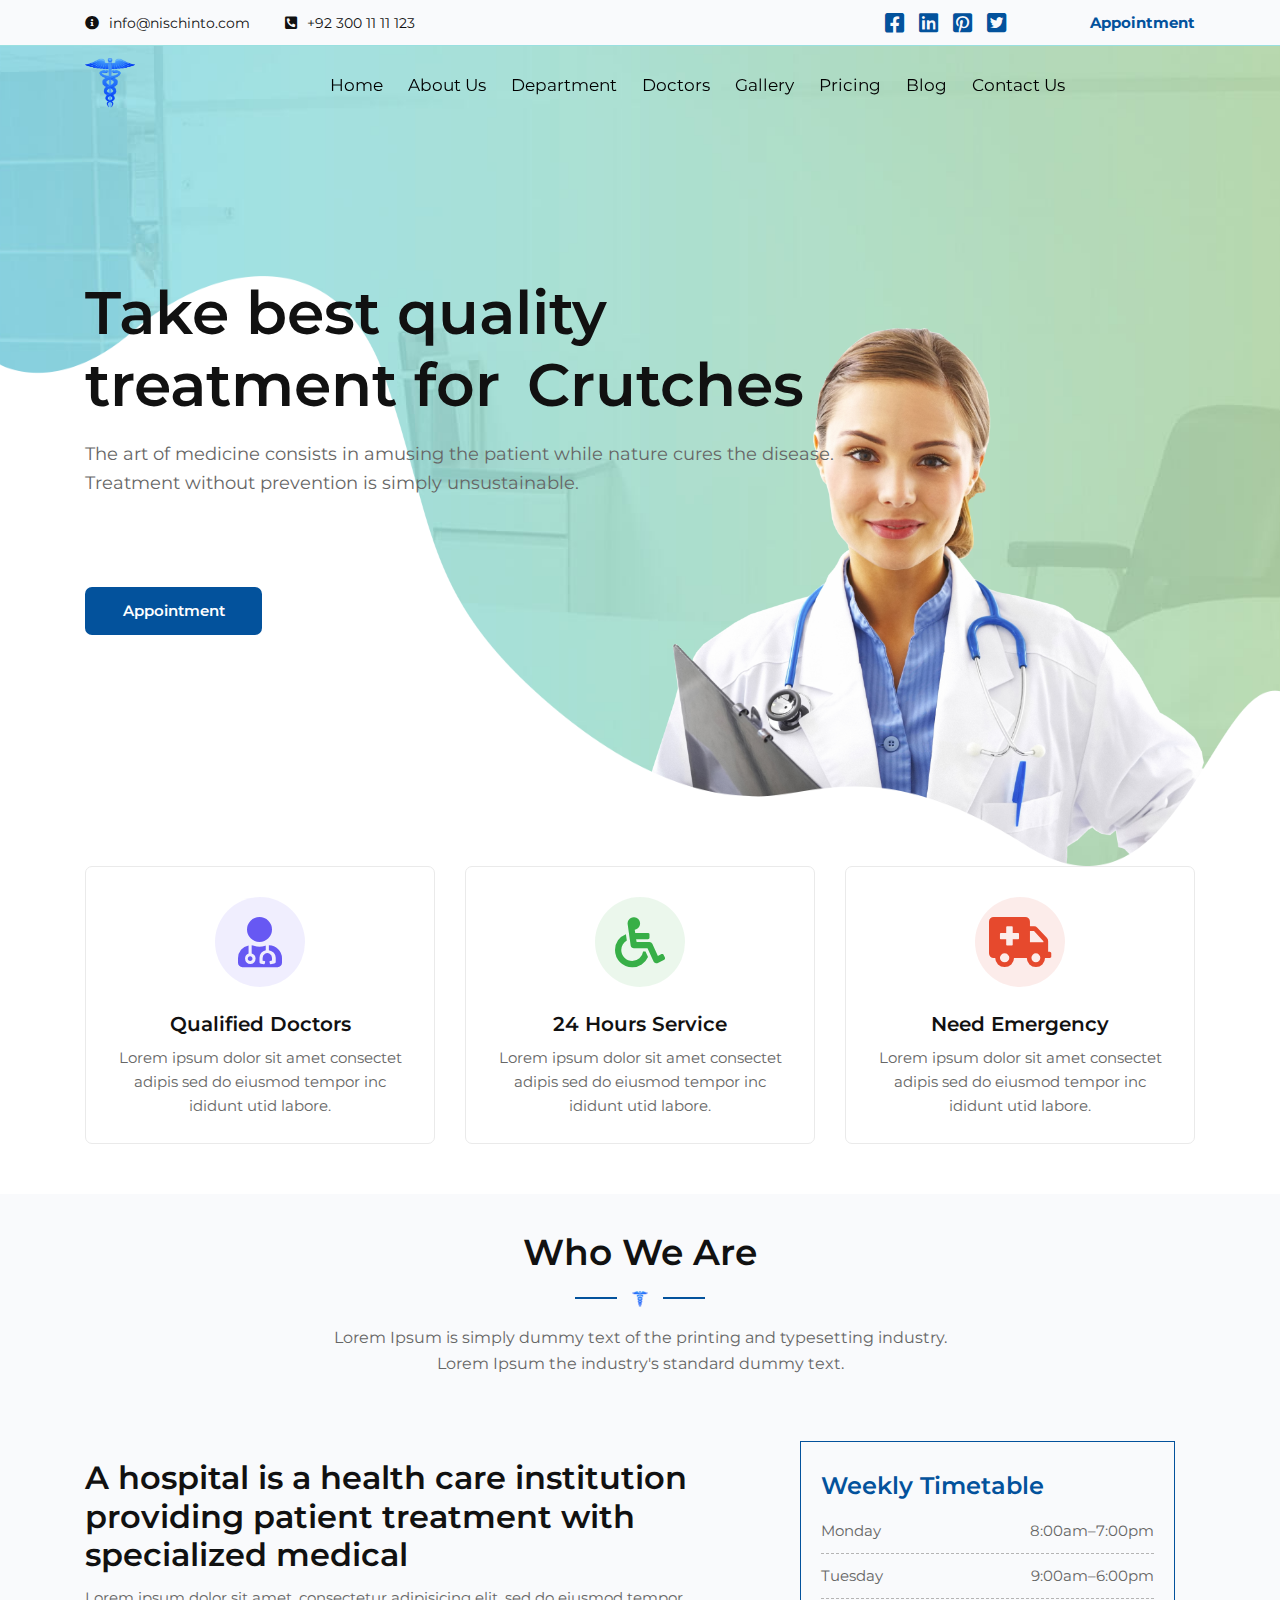
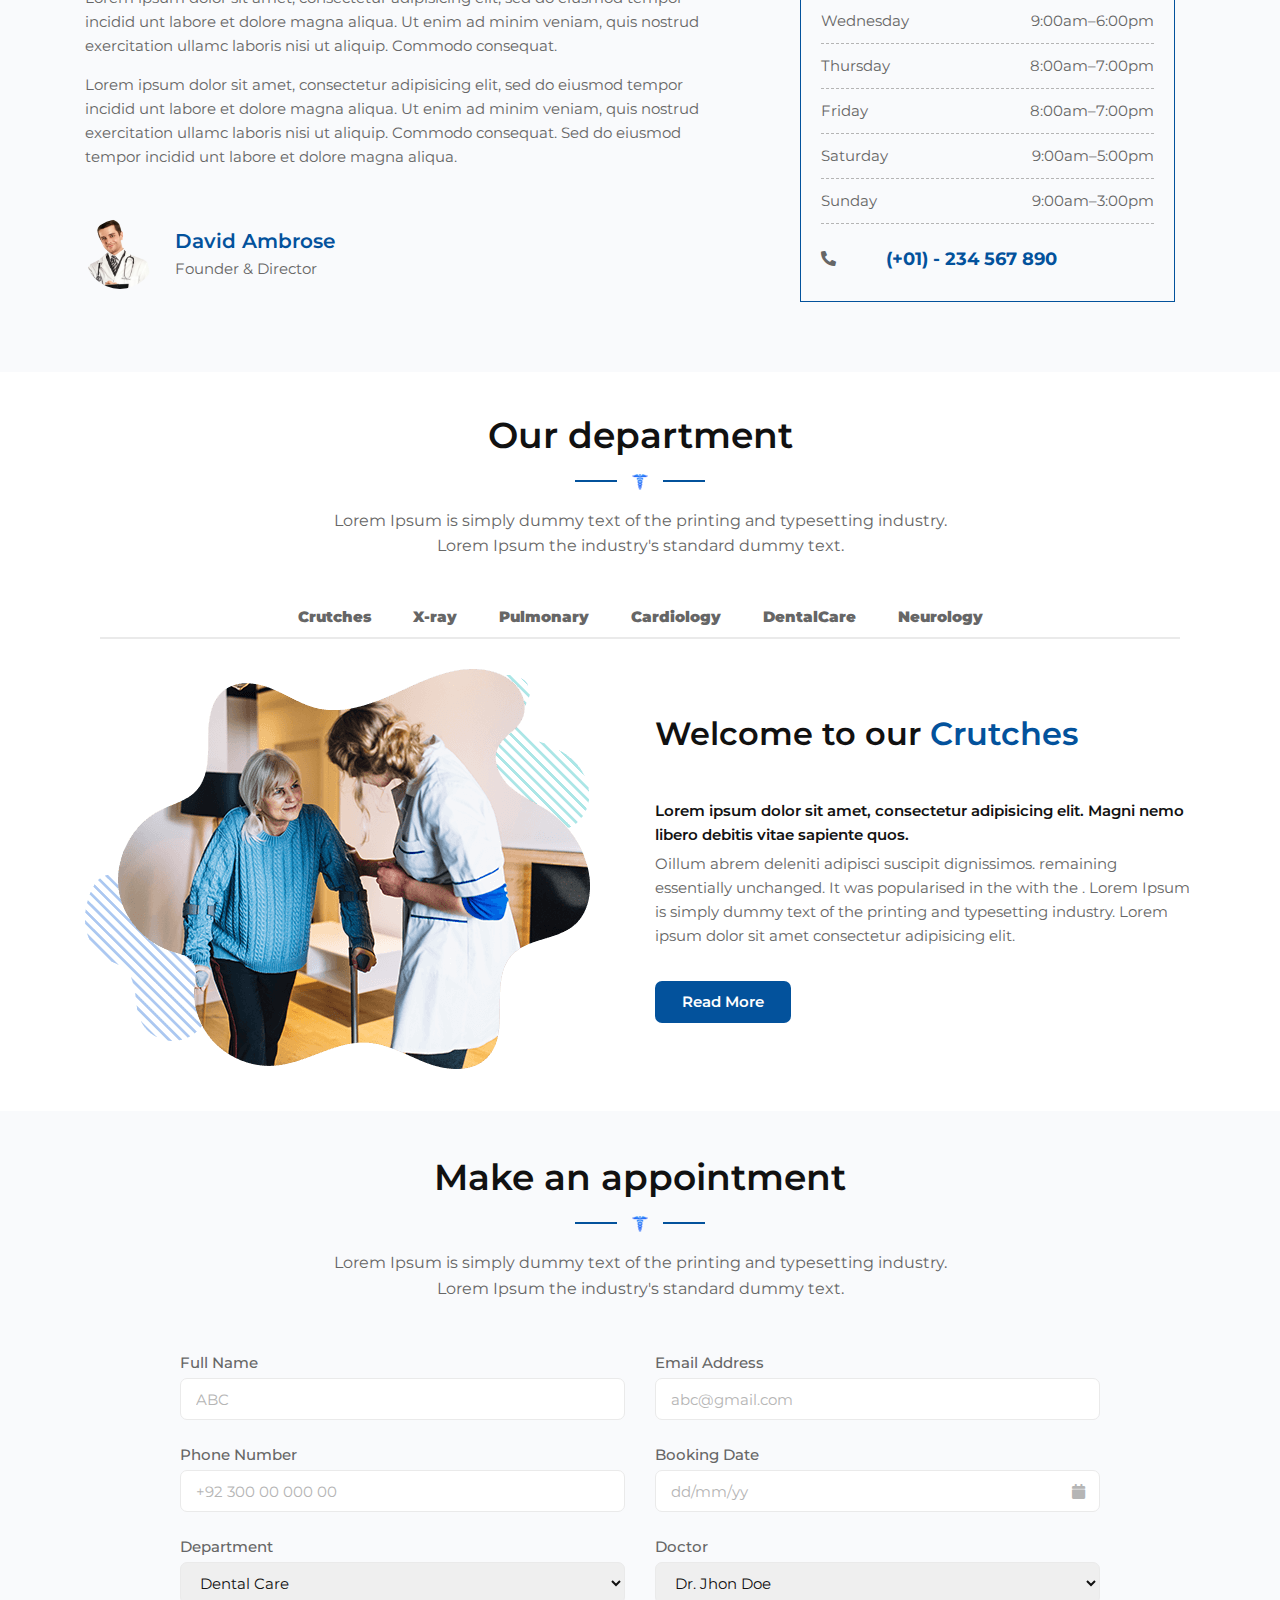
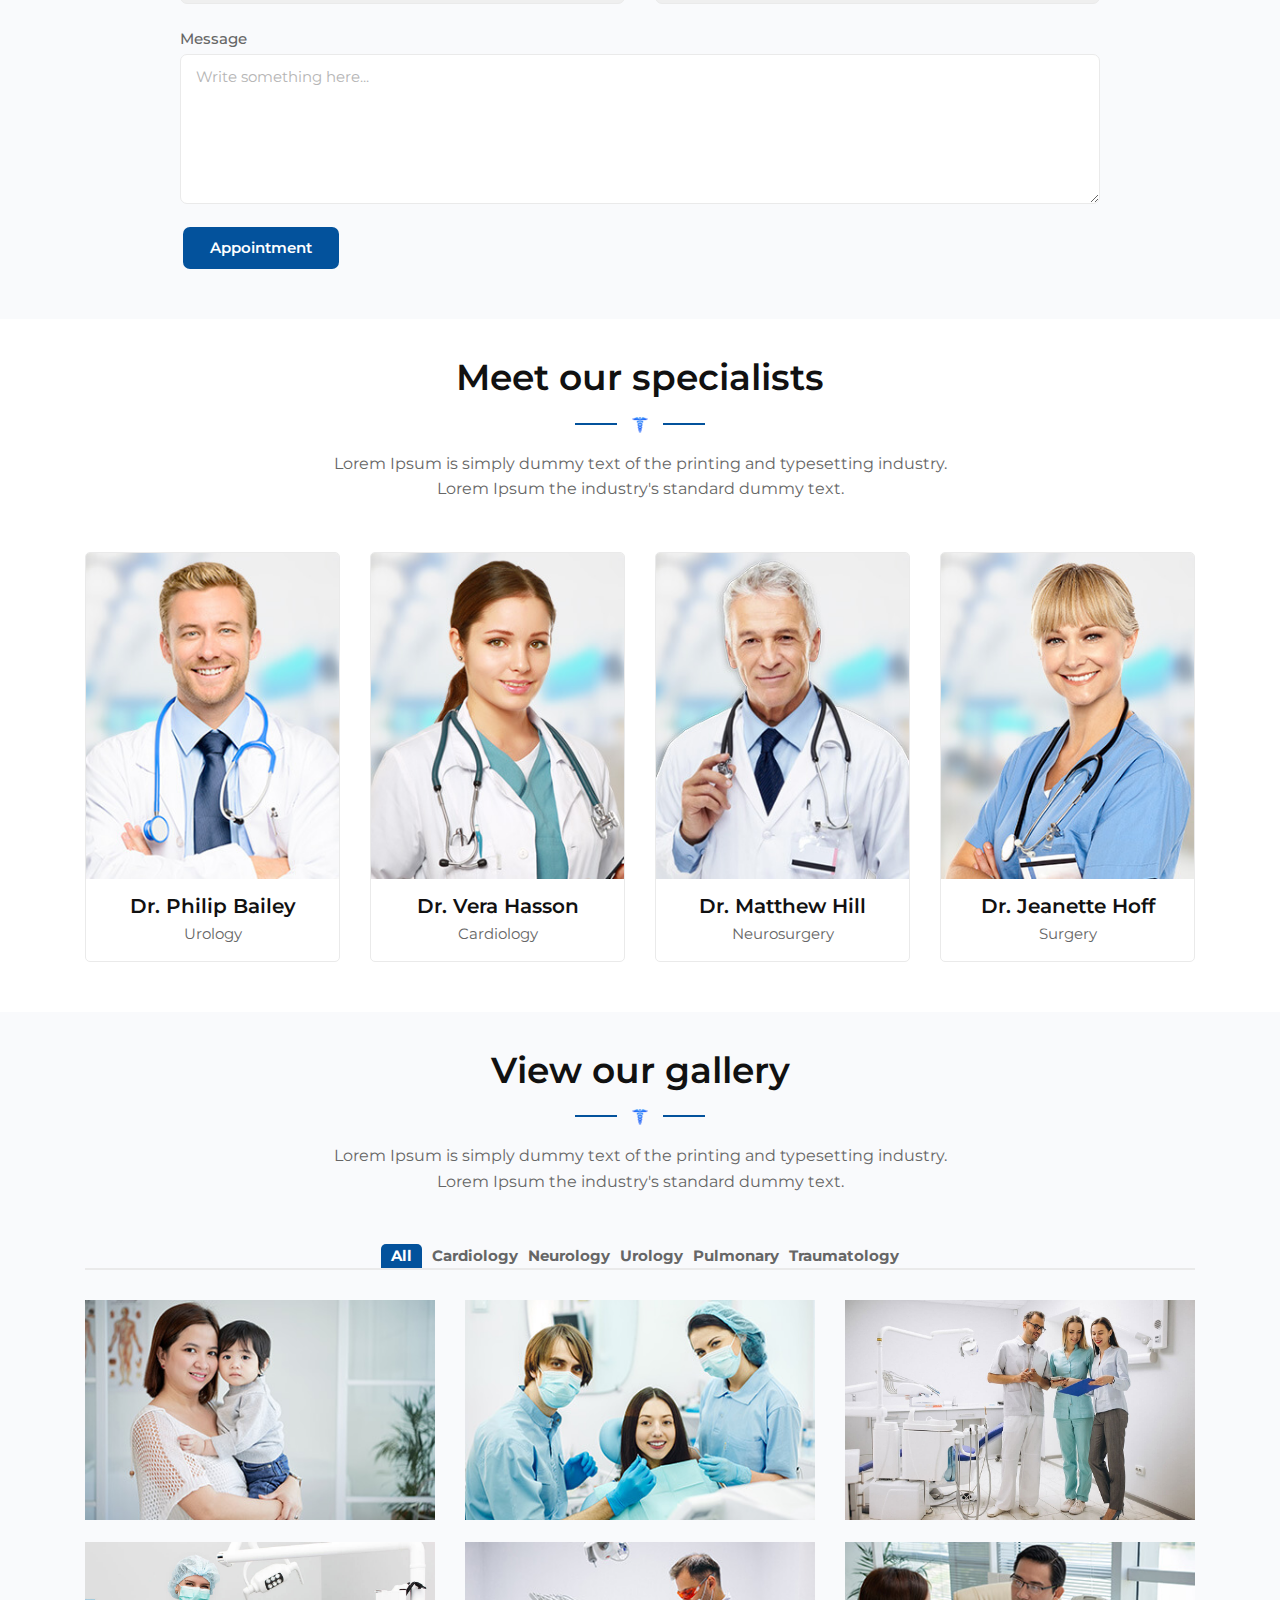
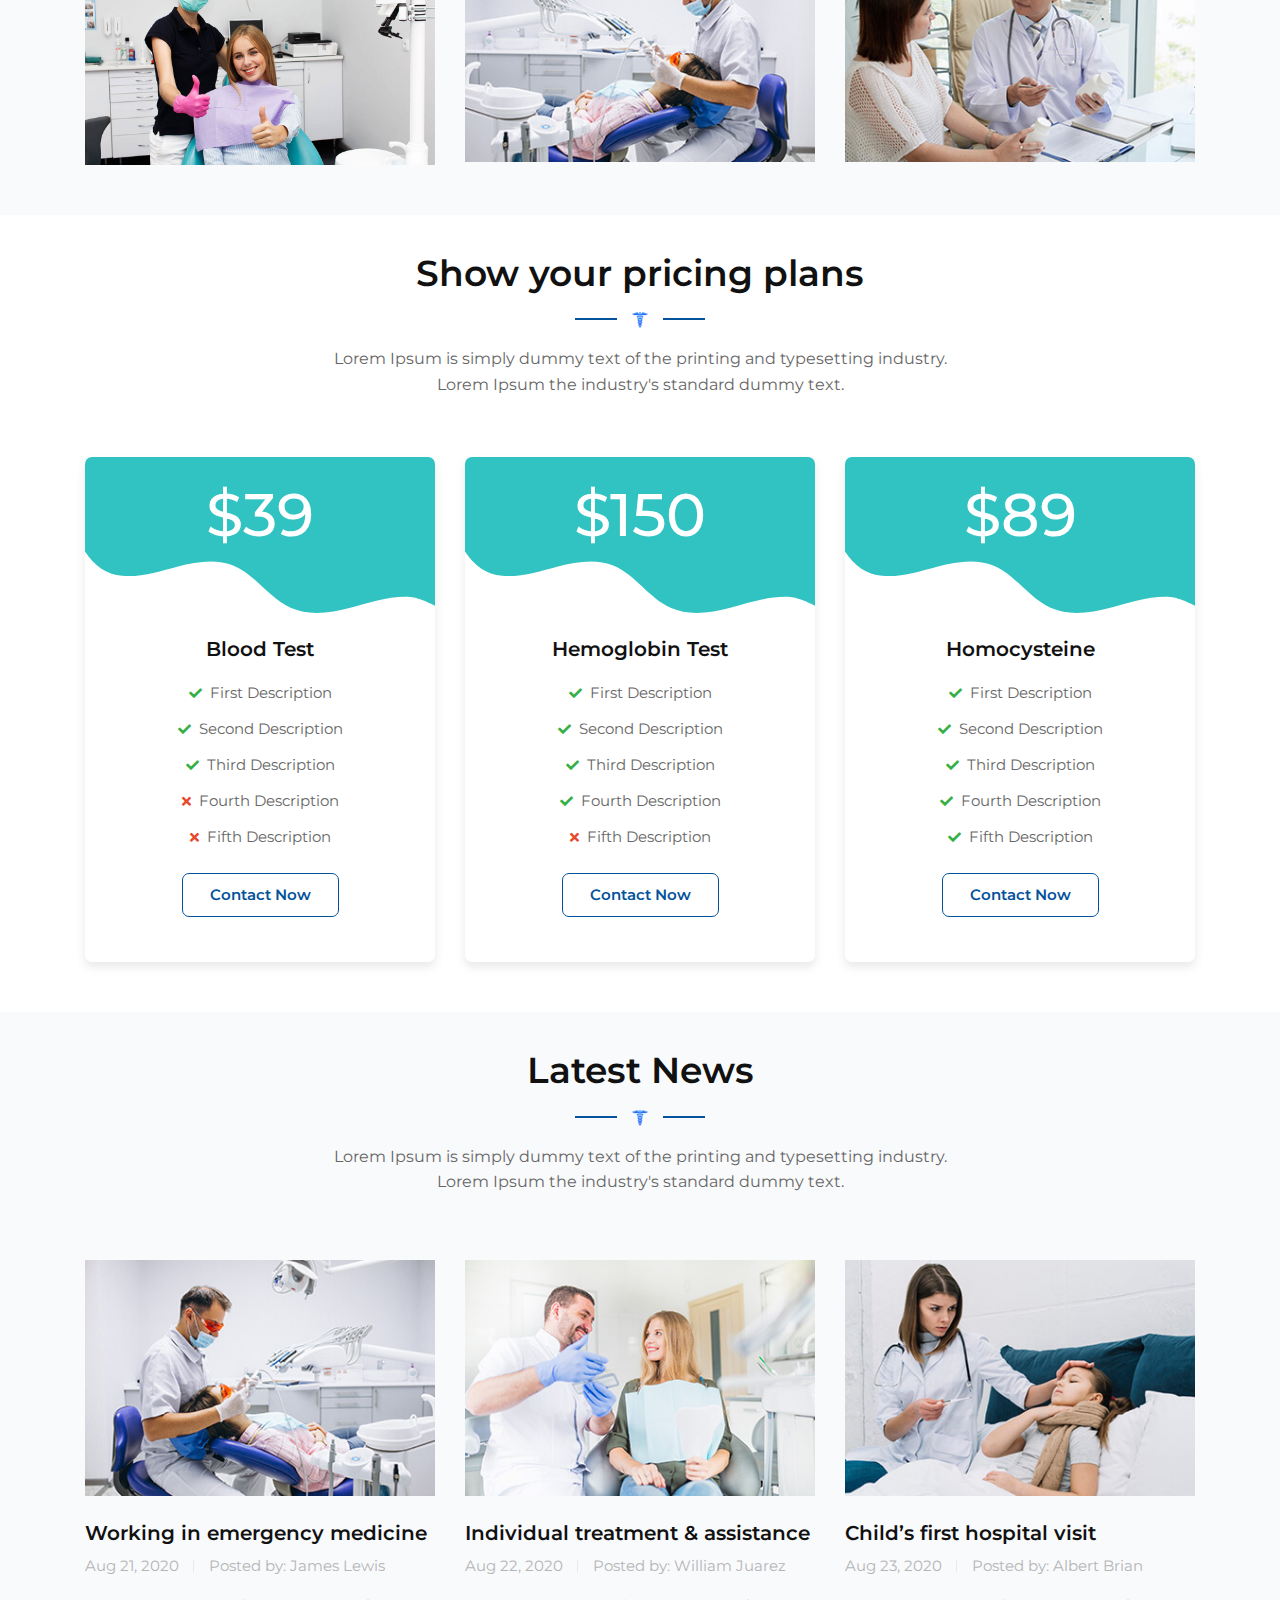
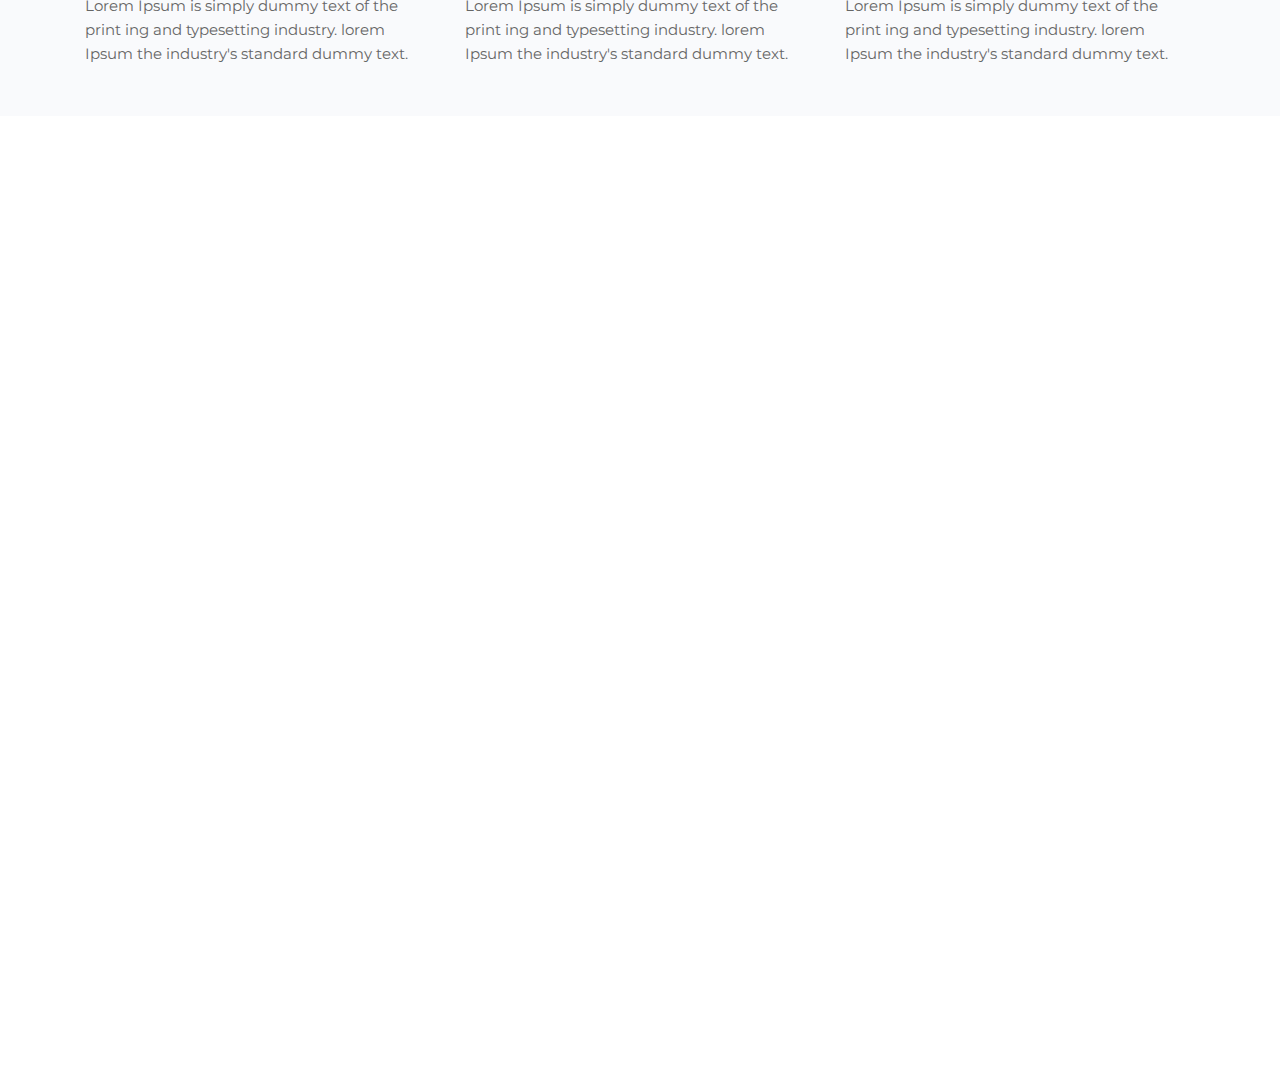
==== commit ce747cc2: "xaz" ====
--- a/index.html
+++ b/index.html
@@ -864,16 +864,16 @@
         <div class="row">
           <div class="col-lg-4">
             <div class="st-post st-style3 mbc">
-              <a href="#" class="st-post-thumb st-link-hover-wrap st-zoom">
+              <a href="/nischinto/blogdetail.html" class="st-post-thumb st-link-hover-wrap st-zoom">
                 <img class="st-zoom-in" src="assets/images/blog1.jpg" alt="blog1">
                 <span class="st-link-hover"><i class="fas fa-link"></i></span>
               </a>
               <div class="st-post-info">
-                <h2 class="st-post-title"><a href="#">Working in emergency medicine</a></h2>
+                <h2 class="st-post-title"><a href="/nischinto/blogdetail.html">Working in emergency medicine</a></h2>
                 <div class="st-post-meta">
                   <span class="st-post-date">Aug 21, 2020</span>
                   <span>
-                    Posted by:<a href="#" class="st-post-avatar">
+                    Posted by:<a  class="st-post-avatar">
                       <span class="st-post-avatar-text"> James Lewis</span>
                     </a>
                   </span>
@@ -881,24 +881,21 @@
                 <div class="st-post-text">Lorem Ipsum is simply dummy text of the print ing and typesetting industry.
                   lorem Ipsum the industry's standard dummy text.</div>
               </div>
-              <div class="st-post-footer">
-                <a href="#" class=""></a>
-              </div>
             </div>
             <div class="st-height-b0 st-height-lg-b30"></div>
           </div>
           <div class="col-lg-4">
             <div class="st-post st-style3">
-              <a href="#" class="st-post-thumb st-link-hover-wrap st-zoom">
+              <a href="/nischinto/blogdetail.html" class="st-post-thumb st-link-hover-wrap st-zoom">
                 <img class="st-zoom-in" src="assets/images/blog2.jpg" alt="blog1">
                 <span class="st-link-hover"><i class="fas fa-link"></i></span>
               </a>
               <div class="st-post-info">
-                <h2 class="st-post-title"><a href="#">Individual treatment & assistance</a></h2>
+                <h2 class="st-post-title"><a href="/nischinto/blogdetail.html">Individual treatment & assistance</a></h2>
                 <div class="st-post-meta">
                   <span class="st-post-date">Aug 22, 2020</span>
                   <span>
-                    Posted by: <a href="#" class="st-post-avatar">
+                    Posted by: <a class="st-post-avatar">
                       <span class="st-post-avatar-text"> William Juarez</span>
                     </a>
                   </span>
@@ -906,24 +903,21 @@
                 <div class="st-post-text">Lorem Ipsum is simply dummy text of the print ing and typesetting industry.
                   lorem Ipsum the industry's standard dummy text.</div>
               </div>
-              <div class="st-post-footer">
-                <a href="#" class=""></a>
-              </div>
             </div>
             <div class="st-height-b0 st-height-lg-b30"></div>
           </div>
           <div class="col-lg-4">
             <div class="st-post st-style3">
-              <a href="#" class="st-post-thumb st-link-hover-wrap st-zoom">
+              <a href="/nischinto/blogdetail.html" class="st-post-thumb st-link-hover-wrap st-zoom">
                 <img class="st-zoom-in" src="assets/images/blog3.jpg" alt="blog1">
                 <span class="st-link-hover"><i class="fas fa-link"></i></span>
               </a>
               <div class="st-post-info">
-                <h2 class="st-post-title"><a href="#">Child’s first hospital visit</a></h2>
+                <h2 class="st-post-title"><a href="/nischinto/blogdetail.html">Child’s first hospital visit</a></h2>
                 <div class="st-post-meta">
                   <span class="st-post-date">Aug 23, 2020</span>
                   <span>
-                    Posted by:<a href="#" class="st-post-avatar">
+                    Posted by:<a class="st-post-avatar">
                       <span class="st-post-avatar-text"> Albert Brian</span>
                     </a>
                   </span>
--- a/assets/css/style.css
+++ b/assets/css/style.css
@@ -117,6 +117,9 @@
   }
 
 
+  .plb{
+    margin-left: 18px;
+  }
 
 #span-ani::before {
     content: "Crutches";
@@ -292,6 +295,27 @@
   background-position: center;
   background-size: cover;
   background-repeat: no-repeat;
+}
+.blogdetail-bg{
+  background-attachment: fixed;
+  background-image: url(../images/hero-bg2.png);
+  background-position: center;
+  background-repeat: no-repeat;
+  background-size: cover;
+  opacity: 50;
+}
+.blogtext{
+  color: rgb(214, 210, 210);
+  padding-top: 230px;
+  text-align: center;
+  padding-left: 200px;
+  padding-right: 200px;
+  font-size: 50px;
+}
+.blogtext1{
+  color: rgb(214, 210, 210);
+  text-align: center;
+  padding-bottom: 230px;
 }
 .st-google-map iframe {
   width: 100%;
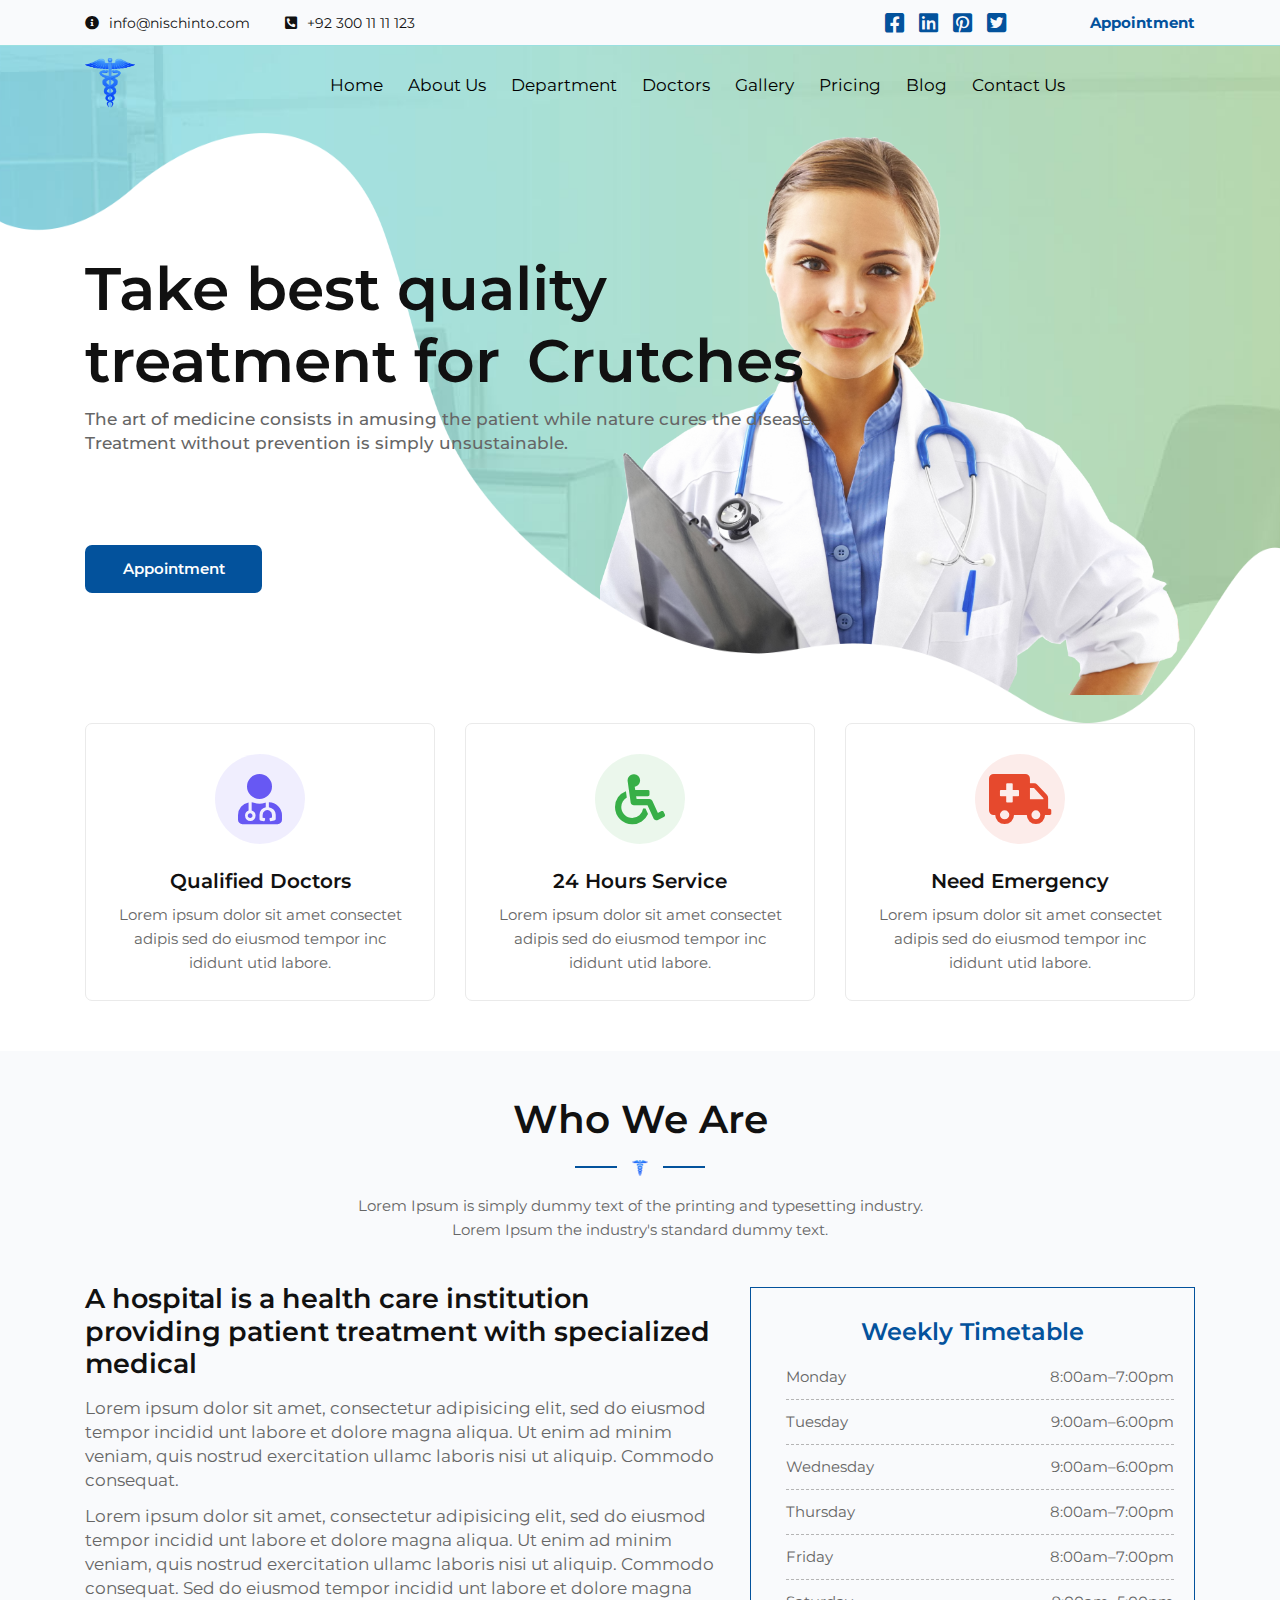
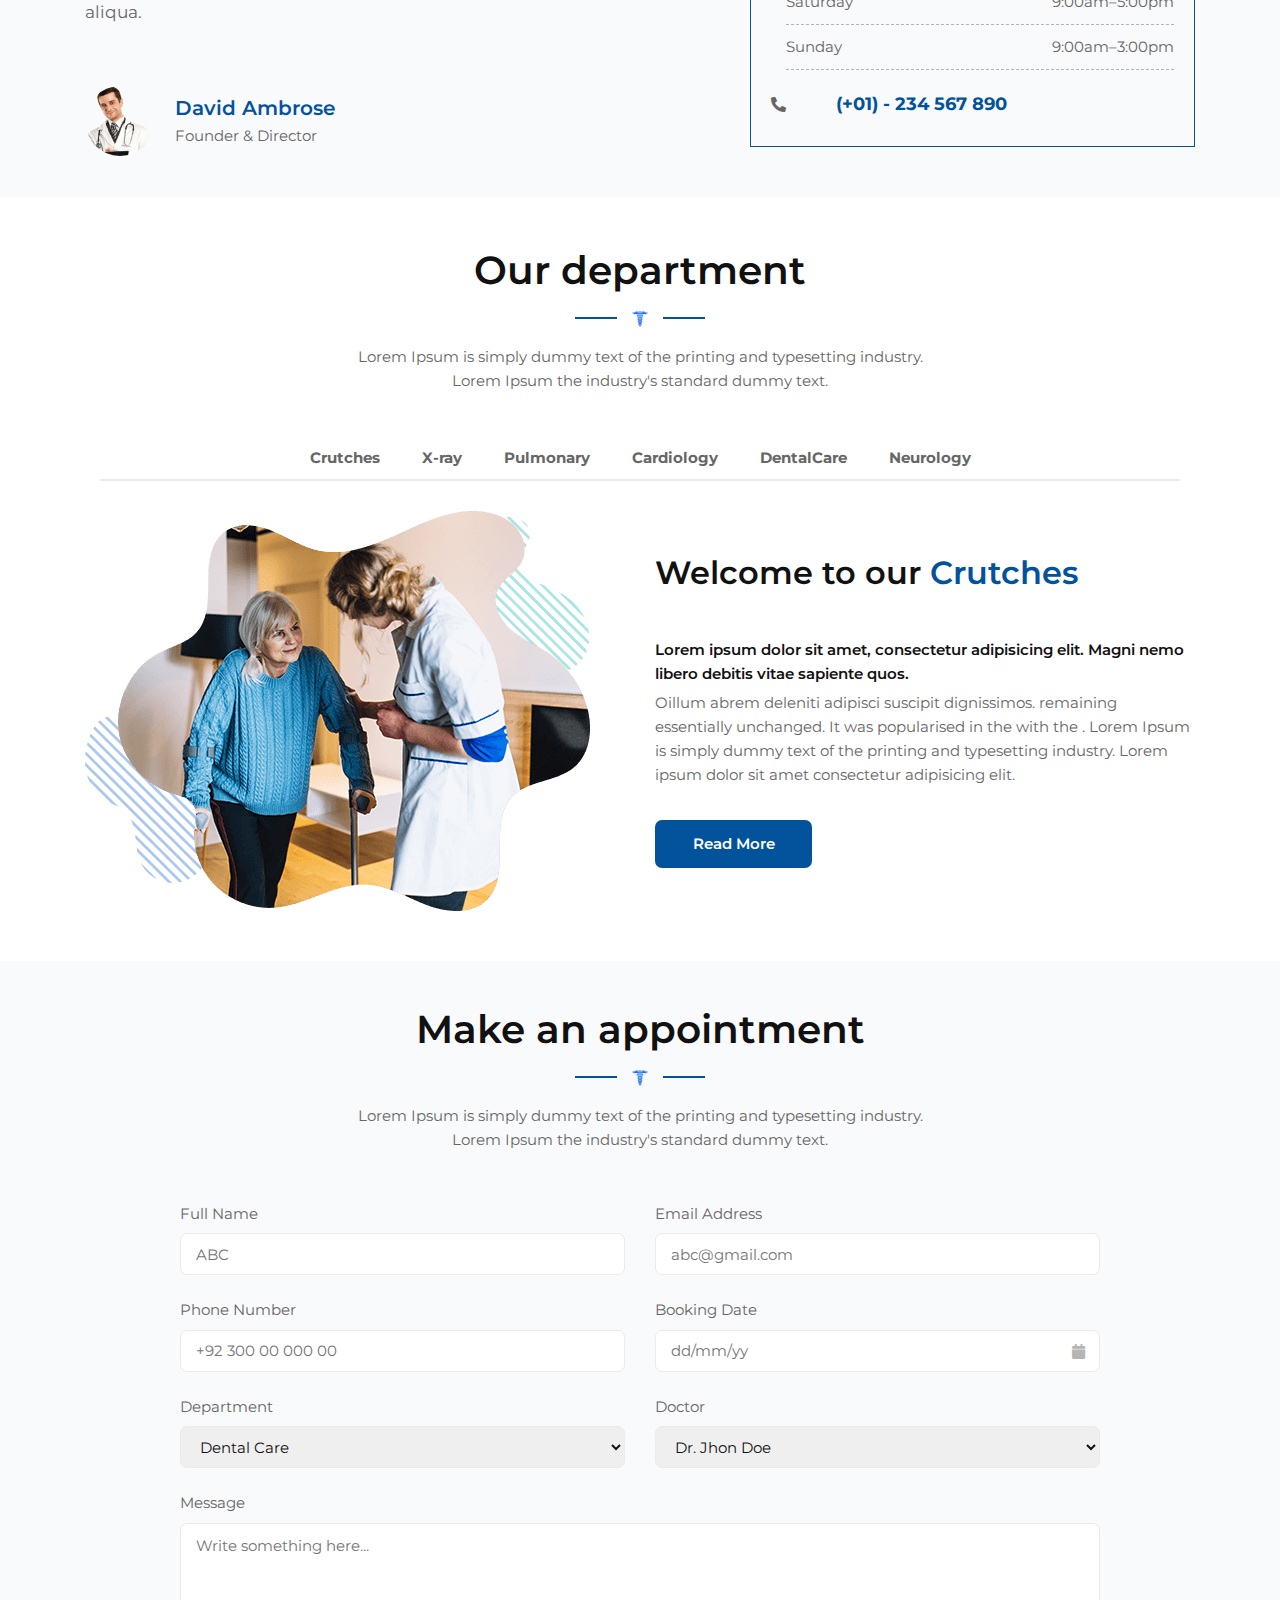
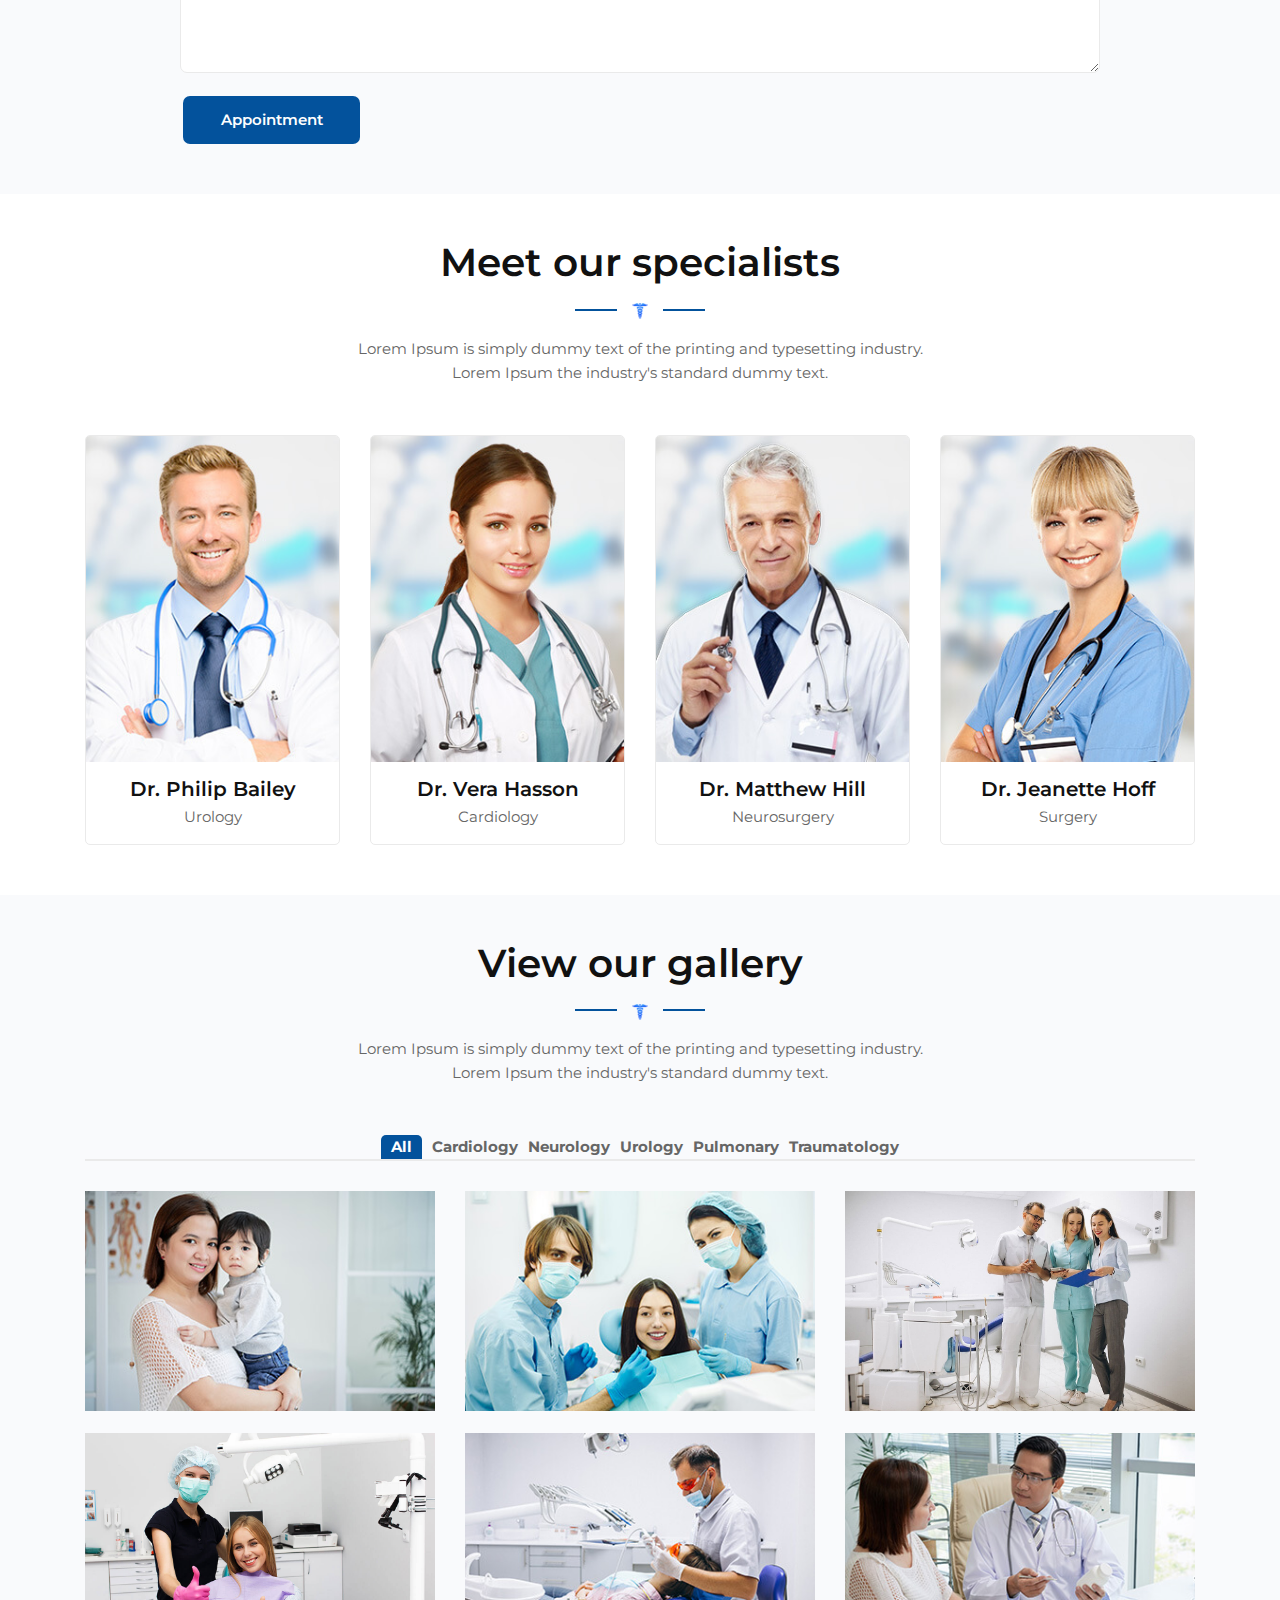
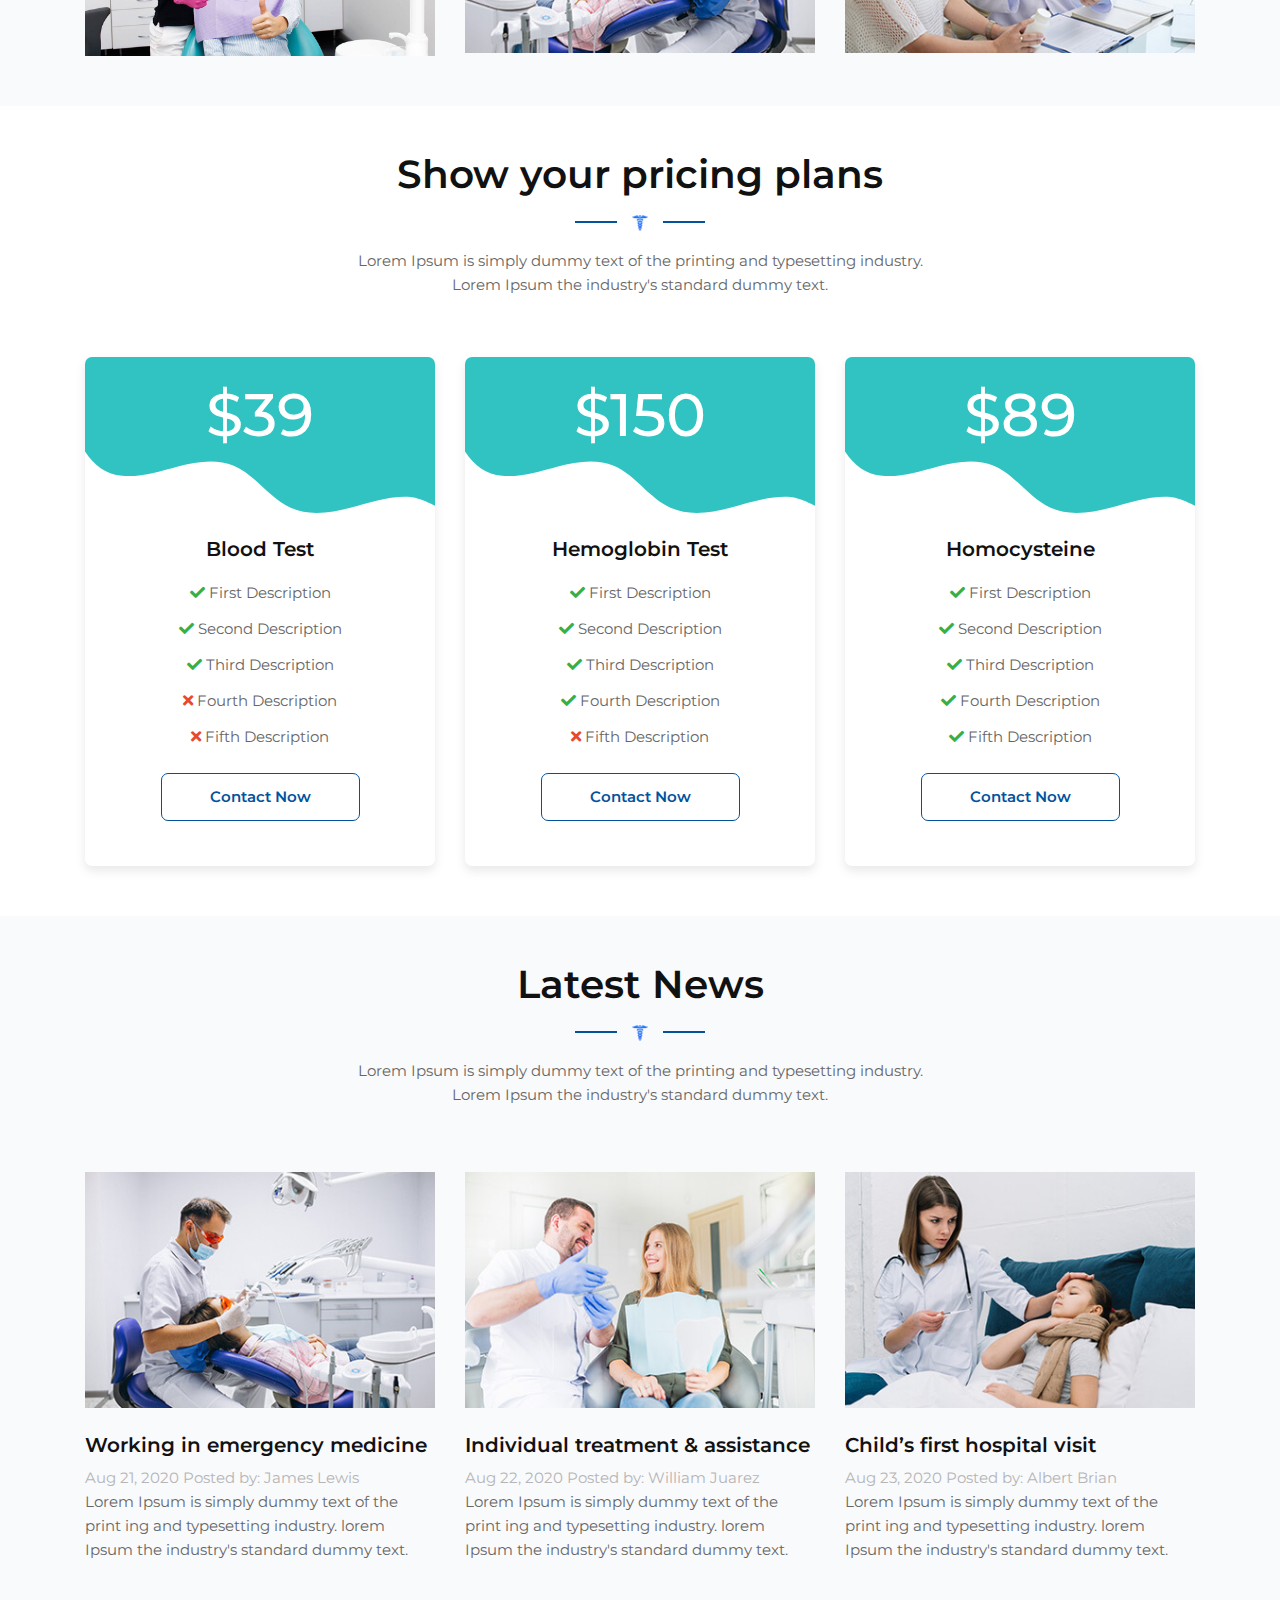
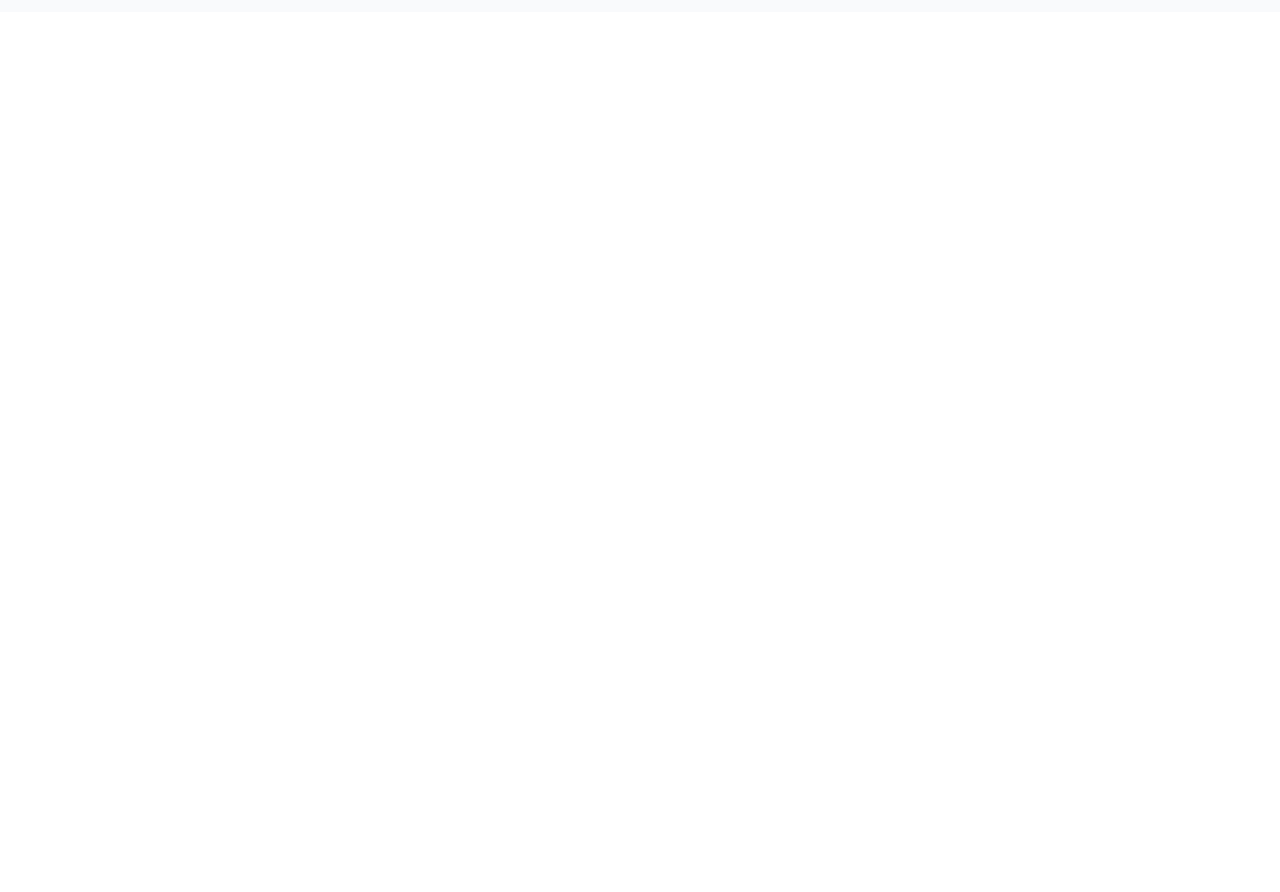
==== commit 534cccfd: "centerrrrr" ====
--- a/index.html
+++ b/index.html
@@ -62,7 +62,7 @@
     <header class="st-site-header st-style1 st-sticky-header">
       <nav class="navbar navbar-expand-lg navbar-light" id="mynavbar">
         <div class="container">
-          <a class="navbar-brand pb-2" href="index.html"><img class="" src="assets/images/logo.png" alt="logo" style="width: 50px;"><a>
+          <a class="navbar-brand pb-2" href="index.html"><img class="logo-size" src="assets/images/logo.png" alt="logo"><a>
         <button class="navbar-toggler" type="button" data-toggle="collapse" data-target="#navbarSupportedContent" aria-controls="navbarSupportedContent" aria-expanded="false" aria-label="Toggle navigation">
           <span class="navbar-toggler-icon"></span>
         </button>
@@ -102,13 +102,13 @@
     <div class="st-hero st-style1">
       <div class="container">
         <div class="st-hero-text">
-          <h1 class="st-hero-title cd-headline slide">
+          <h1 class="st-hero-title cd-headline slide c-size">
             Take best quality <br>
             treatment for
             <span class="" id="span-ani">
             </span>
           </h1>
-          <div class="st-hero-subtitle">The art of medicine consists in amusing the patient while nature cures the
+          <div class="st-hero-subtitle c-size1">The art of medicine consists in amusing the patient while nature cures the
             disease. <br>
             Treatment without prevention is simply unsustainable.</div>
           <div class="st-hero-btn mtc ptc">
@@ -123,7 +123,7 @@
         <div class="slick-wrapper">
           <div class="slick-slide-in">
             <div class="st-hero-img">
-              <img src="assets/images/slider1.jpg" style="width: 600px;" alt="Hero img">
+              <img class="sliderimg" src="assets/images/slider1.jpg" alt="Hero img">
             </div>
           </div>
         </div>
@@ -577,10 +577,10 @@
             <div class="mbc">
               <div class="st-member st-style1 st-zoom">
                 <div class="st-member-img">
-                  <img src="assets/images/member1.jpg" alt="" class="st-zoom-in">
+                  <img src="assets/images/member1.jpg" alt="" class="cen-ter st-zoom-in">
                   <a class="st-doctor-link" href="#"><i class="fas fa-link"></i></a>
                   <div class="st-member-social-wrap">
-                    <img src="assets/images/member-shape.svg" alt="shape" class="st-member-social-bg">
+                    <img src="assets/images/member-shape.svg" alt="shape" class="cen-ter st-member-social-bg">
                     <ul class="st-member-social st-mp0">
                       <li><a href="#"><i class="fab fa-facebook-square"></i></a></li>
                       <li><a href="#"><i class="fab fa-linkedin"></i></a></li>
@@ -602,10 +602,10 @@
               <div class="col-lg-3">
                 <div class="st-member st-style1 st-zoom">
                   <div class="st-member-img">
-                    <img src="assets/images/member2.jpg" alt="member2" class="st-zoom-in">
+                    <img src="assets/images/member2.jpg" alt="member2" class="cen-ter st-zoom-in">
                     <a class="st-doctor-link" href="#"><i class="fas fa-link"></i></a>
                     <div class="st-member-social-wrap">
-                      <img src="assets/images/member-shape.svg" alt="shape" class="st-member-social-bg">
+                      <img src="assets/images/member-shape.svg" alt="shape" class="cen-ter st-member-social-bg">
                       <ul class="st-member-social st-mp0">
                         <li><a href="#"><i class="fab fa-facebook-square"></i></a></li>
                         <li><a href="#"><i class="fab fa-linkedin"></i></a></li>
@@ -626,10 +626,10 @@
               <div class="col-lg-3">
                 <div class="st-member st-style1 st-zoom">
                   <div class="st-member-img">
-                    <img src="assets/images/member3.jpg" alt="member3" class="st-zoom-in">
+                    <img src="assets/images/member3.jpg" alt="member3" class="cen-ter st-zoom-in">
                     <a class="st-doctor-link" href="#"><i class="fas fa-link"></i></a>
                     <div class="st-member-social-wrap">
-                      <img src="assets/images/member-shape.svg" alt="shape" class="st-member-social-bg">
+                      <img src="assets/images/member-shape.svg" alt="shape" class="cen-ter st-member-social-bg">
                       <ul class="st-member-social st-mp0">
                         <li><a href="#"><i class="fab fa-facebook-square"></i></a></li>
                         <li><a href="#"><i class="fab fa-linkedin"></i></a></li>
@@ -650,10 +650,10 @@
               <div class="col-lg-3">
                 <div class="st-member st-style1 st-zoom">
                   <div class="st-member-img">
-                    <img src="assets/images/member4.jpg" alt="member4" class="st-zoom-in">
+                    <img src="assets/images/member4.jpg" alt="member4" class="cen-ter st-zoom-in">
                     <a class="st-doctor-link" href="#"><i class="fas fa-link"></i></a>
                     <div class="st-member-social-wrap">
-                      <img src="assets/images/member-shape.svg" alt="shape" class="st-member-social-bg">
+                      <img src="assets/images/member-shape.svg" alt="shape" class="cen-ter st-member-social-bg">
                       <ul class="st-member-social st-mp0">
                         <li><a href="#"><i class="fab fa-facebook-square"></i></a></li>
                         <li><a href="#"><i class="fab fa-linkedin"></i></a></li>
@@ -784,14 +784,14 @@
                   <div class="st-pricing-feature">
                     <h2 class="st-pricing-feature-title">Blood Test</h2>
                     <ul class="st-pricing-feature-list st-mp0">
-                      <li><i class="fas fa-check"></i>First Description</li>
-                      <li><i class="fas fa-check"></i>Second Description</li>
-                      <li><i class="fas fa-check"></i>Third Description</li>
-                      <li><i class="fas fa-times"></i>Fourth Description</li>
-                      <li><i class="fas fa-times"></i>Fifth Description</li>
+                      <li><i class="fas fa-check"></i> First Description</li>
+                      <li><i class="fas fa-check"></i> Second Description</li>
+                      <li><i class="fas fa-check"></i> Third Description</li>
+                      <li><i class="fas fa-times"></i> Fourth Description</li>
+                      <li><i class="fas fa-times"></i> Fifth Description</li>
                     </ul>
                     <div class="st-pricing-btn">
-                      <a href="/nischinto/contact.html" class="st-btn st-style2 st-color1 st-size-medium">Contact Now</a>
+                      <a href="/nischinto/contact.html" class="st-btn st-style2 st-color1 btn-color st-size-medium">Contact Now</a>
                     </div>
                     <div class="mb-5"></div>
                   </div>
@@ -806,14 +806,14 @@
                   <div class="st-pricing-feature">
                     <h2 class="st-pricing-feature-title">Hemoglobin Test</h2>
                     <ul class="st-pricing-feature-list st-mp0">
-                      <li><i class="fas fa-check"></i>First Description</li>
-                      <li><i class="fas fa-check"></i>Second Description</li>
-                      <li><i class="fas fa-check"></i>Third Description</li>
-                      <li><i class="fas fa-check"></i>Fourth Description</li>
-                      <li><i class="fas fa-times"></i>Fifth Description</li>
+                      <li><i class="fas fa-check"></i> First Description</li>
+                      <li><i class="fas fa-check"></i> Second Description</li>
+                      <li><i class="fas fa-check"></i> Third Description</li>
+                      <li><i class="fas fa-check"></i> Fourth Description</li>
+                      <li><i class="fas fa-times"></i> Fifth Description</li>
                     </ul>
                     <div class="st-pricing-btn">
-                      <a href="/nischinto/contact.html" class="st-btn st-style2 st-color1 st-size-medium">Contact Now</a>
+                      <a href="/nischinto/contact.html" class="st-btn st-style2 st-color1 btn-color st-size-medium">Contact Now</a>
                     </div>
                     <div class="mb-5"></div>
                   </div>
@@ -828,14 +828,14 @@
                   <div class="st-pricing-feature">
                     <h2 class="st-pricing-feature-title">Homocysteine</h2>
                     <ul class="st-pricing-feature-list st-mp0">
-                      <li><i class="fas fa-check"></i>First Description</li>
-                      <li><i class="fas fa-check"></i>Second Description</li>
-                      <li><i class="fas fa-check"></i>Third Description</li>
-                      <li><i class="fas fa-check"></i>Fourth Description</li>
-                      <li><i class="fas fa-check"></i>Fifth Description</li>
+                      <li><i class="fas fa-check"></i> First Description</li>
+                      <li><i class="fas fa-check"></i> Second Description</li>
+                      <li><i class="fas fa-check"></i> Third Description</li>
+                      <li><i class="fas fa-check"></i> Fourth Description</li>
+                      <li><i class="fas fa-check"></i> Fifth Description</li>
                     </ul>
                     <div class="st-pricing-btn">
-                      <a href="/nischinto/contact.html" class="st-btn st-style2 st-color1 st-size-medium">Contact Now</a>
+                      <a href="/nischinto/contact.html" class="st-btn st-style2 st-color1 btn-color st-size-medium">Contact Now</a>
                     </div>
                     <div class="mb-5"></div>
                   </div>
@@ -987,7 +987,7 @@
             <div class="st-footer-widget">
               <h2 class="st-footer-widget-title">Contacts</h2>
               <ul class="st-footer-contact-list st-mp0">
-                <li><span class="st-footer-contact-title">Address:</span> 1223 Fulton Street San Diego CA 941-23 USA
+                <li><span class="st-footer-contact-title"><b>Address:</b></span> &nbsp;&nbsp;1223 Fulton Street San Diego CA 941-23 USA
                 </li><br>
                 <a href="mailto:abc@gmail.com"><span class="st-footer-contact-title"><b>Email:&nbsp;&nbsp;&nbsp;&nbsp;&nbsp;&nbsp;</b></span> abc@gmail.com</a><br>
                 <a href="tel:+92 300 11 23 444"><span><b>Phone:</b>&nbsp;&nbsp;&nbsp;&nbsp;&nbsp;&nbsp;&nbsp;</span>+92 300 11 23 444</a><br>
@@ -1006,7 +1006,7 @@
           </div>
 
           <div class="st-right-copyright">
-            <div><a href="#home" class="fas fa-angle-up" style="color: #2144dd;"></a></div>
+            <div><a href="#home" class="fas fa-angle-up up-btn"></a></div>
           </div>
         </div>
       </div>
--- a/assets/css/style.css
+++ b/assets/css/style.css
@@ -21,10 +21,6 @@
   margin: 0 0 10px 0;
   font-weight: 600;
   line-height: 1.2em; }
-
-  .headercolor{
-    background-color: rgb(192, 192, 192);
-  }
 h1 {
   font-size: 45px; }
 
@@ -44,6 +40,7 @@
   font-size: 20px; }
 
 p {
+  font-size: 17px;
   margin-bottom: 12px; }
 
 ul {
@@ -54,24 +51,19 @@
 ol {
   padding-left: 15px;
   margin-bottom: 15px; }
-
 dfn,
 cite,
 em,
 i {
   font-style: italic; }
-
 blockquote {
   margin: 0 15px; }
-
 address {
   margin: 0 0 15px; }
-
 img {
   border: 0;
   max-width: 100%;
   height: auto; }
-
   .logo{
     width: 50px;
   }
@@ -81,9 +73,7 @@
   -o-transition: all 0.3s ease;
   transition: all 0.3s ease; }
 
-  .pc{
-    padding-left: 74px;
-  }
+
   .pt{
     padding-top: 45px;
   }
@@ -91,12 +81,95 @@
     padding-bottom: 50px;
   }
   .try{
-    padding-top: 473px;
+    padding-top: 380px;
+  }
+  .tryblog{
+    padding-top: 380px;
   }
   .st-footer-logo{
     width: 100px;
     padding-bottom: 20px;
   }
+  
+  .sticky{
+    background-color: rgb(3, 82, 156)!important;
+    position: fixed;
+    top: 0;
+    width: 100%;
+    left: 0;
+    z-index: 2;
+    transition: .5s all ease;
+    -webkit-transition: .5s all ease;
+    -moz-transition: all .5s ease;
+    -ms-transition: all .5s ease;
+    -o-transition: all .5s ease;
+  }
+  .navbar-brand{
+  width: 110px;
+}
+.navbar-brand img{
+  width: 100%;
+}
+.navbar-toggler{
+  border-color: var(--black)!important;
+}
+.navbar{
+  z-index: 10;
+  background-color: transparent;
+}
+.navbar-area{
+  background-color: transparent;
+}
+.navbar-nav .nav-link{
+  color: var(--white)!important;
+  font-size: 17px;
+}
+.navbar-nav .nav-item{
+  margin-right: 10px;
+}
+.nav-plus-icon{
+  font-size: 20px;
+}
+.navbar-toggler{
+  outline: none!important;
+}
+.navbar-area{
+  background-color: transparent;
+}
+.navbar-nav .nav-link{
+  color: var(--black)!important;
+}
+.navbar-toggler{
+  outline: none!important;
+} 
+.nav-btn .btn{
+  background-color: var(--black);
+  border-color: var(--black);
+  color: var(--red);
+}
+.nav-btn .btn:hover{
+  background-color: transparent;
+  border-color: #ff787c;
+  color: var(--black);
+}
+
+.nav-btn{
+  border: 2px solid #fff;
+  border-radius: 5px;
+  padding: 8px 14px;
+}
+.pl{
+  text-align: right;
+}
+
+.sliderimg{
+  width: 600px;
+}
+@media(max-width:991px){
+  .sliderimg{
+    display: none;
+  }
+}
 a:hover {
   text-decoration: none;
   color: inherit; }
@@ -106,6 +179,9 @@
   }
   .padding-contact{
     padding-top: 100px;
+  }
+  .btn-color{
+    color: rgb(3, 82, 156);
   }
   section ul li.active{
     background-color: rgb(3, 82, 156);
@@ -115,18 +191,19 @@
     border-top-left-radius: 5px;
     border-top-right-radius: 5px;
   }
-
-
   .plb{
     margin-left: 18px;
   }
-
+  .cen-ter{
+      display: block;
+      margin-left: auto;
+      margin-right: auto;
+  }
 #span-ani::before {
     content: "Crutches";
     animation: animate infinite 8s;
     padding-left: 10px;
 }
-
 .plm{
   padding-left: 85px;
 }
@@ -167,10 +244,6 @@
   margin: 0;
   padding: 0; }
 
-.st-flex-center {
-  display: flex;
-  align-items: center;
-  justify-content: center; }
 
 .st-zoom {
   position: relative;
@@ -186,11 +259,6 @@
   height: 100%; }
   .st-vertical-middle .st-vertical-middle-in {
     width: 100%; }
-
-.st-bg {
-  background-repeat: no-repeat;
-  background-position: center center;
-  background-size: cover; }
 
 .st-content {
   position: relative;
@@ -210,29 +278,6 @@
 .st-gray-bg {
   background-color: #f9fafc; }
 
-.st-gray-bg1 {
-  background-color: #f9f9f9; }
-
-.st-gray-bg2 {
-  background-color: #F8F8FB; }
-
-.st-bluis-bg {
-  background-color: #eaf9fa; }
-
-.st-gray-overlay {
-  position: relative; }
-  .st-gray-overlay:before {
-    content: '';
-    position: absolute;
-    left: 0;
-    top: 0;
-    height: 100%;
-    width: 100%;
-    background-color: rgba(249, 250, 252, 0.86); }
-  .st-gray-overlay .container {
-    position: relative;
-    z-index: 1; }
-
 hr {
   margin: 0;
   width: 100%;
@@ -258,23 +303,6 @@
   transform: rotate(-25deg);
   top: 675px;
   left: -9.5%; }
-
-.st-hover-layer,
-.st-hover-layer1,
-.st-hover-layer2,
-.st-hover-layer3,
-.st-hover-layer4,
-.st-hover-transform-children {
-  position: relative;
-  -webkit-transition: -webkit-transform 0.5s cubic-bezier(0.215, 0.61, 0.355, 1);
-  transition: -webkit-transform 0.5s cubic-bezier(0.215, 0.61, 0.355, 1);
-  -o-transition: all 0.5s cubic-bezier(0.215, 0.61, 0.355, 1);
-  -webkit-transition: all 0.5s cubic-bezier(0.215, 0.61, 0.355, 1);
-  transition: all 0.5s cubic-bezier(0.215, 0.61, 0.355, 1);
-  transition: all 0.5s cubic-bezier(0.215, 0.61, 0.355, 1), -webkit-transform 0.5s cubic-bezier(0.215, 0.61, 0.355, 1);
-  -webkit-transform: perspective(600px) translate3d(0, 0, 0);
-  transform: perspective(600px) translate3d(0, 0, 0); }
-
 .st-fixed-bg {
   background-attachment: fixed;
   background-image: url(../images/background1.jpg);
@@ -302,10 +330,9 @@
   background-position: center;
   background-repeat: no-repeat;
   background-size: cover;
-  opacity: 50;
 }
 .blogtext{
-  color: rgb(214, 210, 210);
+  color: rgb(255, 255, 255);
   padding-top: 230px;
   text-align: center;
   padding-left: 200px;
@@ -313,9 +340,30 @@
   font-size: 50px;
 }
 .blogtext1{
-  color: rgb(214, 210, 210);
+  color: rgb(255, 255, 255);
   text-align: center;
   padding-bottom: 230px;
+  margin-bottom: 1px;
+}
+@media screen and (max-width: 991px) {
+  .blogtext{
+    font-size: 30px;
+  }
+  .plm{
+    padding-left: 75px;
+  }
+}
+@media screen and (max-width: 889px) {
+  .blogtext{
+    padding-left: 50px;
+    padding-right: 50px;
+  }
+}
+@media screen and (max-width: 417px) {
+  .blogtext{
+    padding-left: 10px;
+    padding-right: 10px;
+  }
 }
 .st-google-map iframe {
   width: 100%;
@@ -328,55 +376,6 @@
 
 .st-google-map.st-type2 iframe {
   height: 150px; }
-
-.st-light-blue {
-  color: #27b1d9; }
-
-.st-pink {
-  color: #ff375f; }
-
-.st-blue {
-  color: rgb(3, 82, 156); }
-
-.st-blue-box {
-  color: rgb(3, 82, 156);
-  fill: rgb(3, 82, 156);
-  background-color: rgba(12, 184, 182, 0.1); }
-
-.st-purple-box {
-  color: #6758f3;
-  fill: #6758f3;
-  background-color: rgba(103, 88, 243, 0.1); }
-
-.st-green-box {
-  color: #37af47;
-  fill: #37af47;
-  background-color: rgba(55, 175, 71, 0.1); }
-
-.st-red-box {
-  color: #e6492d;
-  fill: #e6492d;
-  background-color: rgba(230, 73, 45, 0.1); }
-
-.st-dip-blue-box {
-  color: #1665d8;
-  fill: #1665d8;
-  background-color: rgba(22, 101, 216, 0.1); }
-
-.st-orange-box {
-  color: #f6ab2f;
-  fill: #f6ab2f;
-  background-color: rgba(246, 171, 47, 0.1); }
-
-.st-gray-box {
-  color: #9ea0a5;
-  fill: #9ea0a5;
-  background-color: rgba(158, 160, 165, 0.1); }
-
-.st-pink-box {
-  color: #ff375f;
-  fill: #ff375f;
-  background-color: rgba(255, 55, 95, 0.1); }
 
 .st-about-wrap {
   position: relative; }
@@ -438,175 +437,22 @@
     opacity: 1;
     transform: scale(1) rotate(0deg);
     transition-delay: 0.15s; }
-
-.st-shape-wrap {
-  position: relative; }
-  .st-shape-wrap .st-shape1,
-  .st-shape-wrap .st-shape2,
-  .st-shape-wrap .st-shape3,
-  .st-shape-wrap .st-shape6 {
-    position: absolute; }
-  .st-shape-wrap .st-shape1 {
-    left: 0;
-    top: 0; }
-  .st-shape-wrap .st-shape2 {
-    bottom: 0;
-    right: 0; }
-  .st-shape-wrap .st-shape6 {
-    top: 0;
-    right: 0; }
-  .st-shape-wrap .st-shape3 {
-    top: 0;
-    right: 0; }
-  .st-shape-wrap .st-shape4 {
-    position: absolute;
-    height: 150px;
-    width: 100%;
-    bottom: 0;
-    left: 0; }
-    .st-shape-wrap .st-shape4 img {
-      height: 100%;
-      width: 100%; }
-  .st-shape-wrap .st-shape5 {
-    position: absolute;
-    width: 100%;
-    height: calc(100% - 40px); }
-    .st-shape-wrap .st-shape5 img {
-      height: 100%;
-      width: 100%; }
-
-.st-about-img {
-  min-height: 300px;
-  height: calc(100% - 30px);
-  width: calc(100% - 30px);
-  border-radius: 7px;
-  background: rgba(12, 184, 182, 0.1);
-  margin-top: 30px; }
-  .st-about-img .st-about-img-in {
-    height: 100%;
-    border-radius: inherit;
-    position: relative;
-    left: 30px;
-    top: -30px; }
-
-.ui-widget.ui-widget-content {
-  z-index: 10 !important; }
-
-.st-doctors-info-title,
-.st-working-hour-title {
-  font-size: 20px;
-  margin-bottom: 15px; }
-
-.st-doctors-info,
-.st-working-hour {
-  border: 1px solid #eaeaea;
-  border-radius: 5px;
-  padding: 20px 20px; }
-
-.st-working-hour-list li {
-  display: flex;
-  justify-content: space-between;
-  position: relative; }
-  .st-working-hour-list li b {
-    font-weight: 400; }
-  .st-working-hour-list li:not(:last-child) {
-    margin-bottom: 10px; }
-  .st-working-hour-list li .st-offday {
-    color: #b5b5b5; }
-
-.st-doctors-info-list li {
-  position: relative;
-  padding-left: 30px; }
-  .st-doctors-info-list li:not(:last-child) {
-    margin-bottom: 10px; }
-  .st-doctors-info-list li i {
-    position: absolute;
-    left: 0;
-    top: 5px;
-    color: #b5b5b5; }
-
-.st-doctor-name {
-  font-size: 24px;
-  margin-bottom: 2px; }
-
-.st-doctor-designation {
-  font-size: 16px;
-  line-height: 1.6em;
-  font-weight: 400;
-  color: #111; }
-
-.st-doctor-desc {
-  margin-top: 10px;
-  font-size: 16px;
-  line-height: 1.6em;
-  color: #111; }
-
-.st-doctor-details-box h2 {
-  font-size: 20px;
-  margin-bottom: 10px; }
-.st-doctor-details-box p:last-child {
-  margin-bottom: 0; }
-.st-doctor-details-box ul {
-  padding: 0;
-  margin: 0;
-  list-style: none; }
-  .st-doctor-details-box ul li:not(:last-child) {
-    margin-bottom: 10px; }
-
-.st-doctors-special {
-  font-size: 16px;
-  line-height: 1.6em;
-  display: flex;
-  flex-wrap: wrap;
-  font-weight: 500; }
-  .st-doctors-special b {
-    display: inline-block;
-    font-weight: 600;
-    color: rgb(3, 82, 156);
-    margin-right: 15px;
-    flex: none;
-    min-width: 105px; }
-  .st-doctors-special li {
-    width: 50%;
-    margin-bottom: 10px;
-    display: flex; }
-  .st-doctors-special.st-color1 b {
-    color: #27b1d9; }
-  .st-doctors-special.st-color2 b {
-    color: #111; }
-
-.st-doctor-details-box {
-  font-size: 16px;
-  line-height: 1.6em; }
-
-.st-left-full-width {
-  height: 100%;
-  width: calc(50vw - 8px);
-  margin-left: calc(-50vw + 100% + 23px);
-  padding-left: 15px;
-  padding-right: 15px; }
-
-.st-right-full-width {
-  height: 100%;
-  width: calc(50vw - 9px);
-  margin-left: -15px;
-  position: relative;
-  padding-left: 15px;
-  padding-right: 15px; }
-
-.st-box.st-size1 {
-  max-width: 820px; }
-.st-box.st-align-right {
-  margin-left: auto; }
-
-.st-align-right.st-space30 {
-  margin-right: 30px; }
-
+      .st-purple-box {
+        color: #6758f3;
+        fill: #6758f3;
+        background-color: rgba(103, 88, 243, 0.1); }
+      .st-green-box {
+        color: #37af47;
+        fill: #37af47;
+        background-color: rgba(55, 175, 71, 0.1); }
+      .st-red-box {
+        color: #e6492d;
+        fill: #e6492d;
+        background-color: rgba(230, 73, 45, 0.1); }
 @media screen and (max-width: 1199px) {
   .st-parallax-shape.st-style1,
   .st-parallax-shape.st-style2 {
     display: none; }
-
   .st-left-full-width {
     padding-left: 0;
     padding-right: 0;
@@ -640,44 +486,6 @@
 @media screen and (max-width: 767px) {
   .st-doctors-special li {
     width: 100%; } }
-
-.st-perloader {
-  position: fixed;
-  height: 100vh;
-  width: 100vw;
-  z-index: 99999;
-  left: 0;
-  top: 0;
-  background-color: #fff;
-  display: flex;
-  align-items: center;
-  justify-content: center; }
-  .st-perloader .st-perloader-in {
-    position: relative; }
-    .st-perloader .st-perloader-in svg {
-      width: 110px;
-      height: 110px; }
-  .st-perloader .st-wave-first svg {
-    fill: #eaeaea; }
-  .st-perloader .st-wave-second {
-    position: absolute;
-    top: 0;
-    left: 0;
-    width: 100%;
-    overflow: hidden;
-    animation: spark 1.25s linear infinite; }
-    .st-perloader .st-wave-second svg {
-      fill: rgb(3, 82, 156); }
-  .st-perloader.st-color1 .st-wave-second svg {
-    fill: #27b1d9; }
-  .st-perloader.st-color2 .st-wave-second svg {
-    fill: #ff375f; }
-
-@keyframes spark {
-  0% {
-    max-width: 0; }
-  100% {
-    max-width: 100%; } }
 
 .st-top-header {
   overflow: hidden;
@@ -732,6 +540,19 @@
     color: #fff;
     padding: 11px 25px; }
 
+
+
+
+
+
+
+
+
+
+
+
+
+
 .st-site-header.st-style1 {
   transition: all 0.4s ease; }
   .st-site-header.st-style1 .st-main-header-in {
@@ -748,12 +569,7 @@
     margin-right: 20px; }
     .st-site-header.st-style1 .st-social-btn.st-style1 li:last-child {
       margin-right: 0; }
-  .st-site-header.st-style1.st-color1 .st-top-header-btn.st-type1 {
-    background-color: #ff375f; }
-    .st-site-header.st-style1.st-color1 .st-top-header-btn.st-type1:hover {
-      background-color: #e6274d; }
-  .st-site-header.st-style1.st-color1 .st-top-header {
-    border-color: rgba(255, 55, 95, 0.3); }
+
 
 .st-site-header.st-style1.st-type1 {
   position: relative;
@@ -823,95 +639,6 @@
       padding-right: 40px;
       padding-left: 40px; }
 
-  .st-nav {
-    display: flex;
-    align-items: center; }
-    .st-nav > .st-btn {
-      margin-left: 35px; }
-      .st-nav > .st-btn.st-style2 {
-        font-size: 14px;
-        padding: 0.43em 1.6em;
-        border-radius: 2.5em; }
-    .st-nav .st-nav-list {
-      display: flex !important;
-      flex-wrap: wrap; }
-      .st-nav .st-nav-list > li {
-        margin-right: 35px; }
-        .st-nav .st-nav-list > li:last-child {
-          margin-right: 0; }
-        .st-nav .st-nav-list > li > a {
-          padding: 15px 0;
-          display: inline-block;
-          font-size: 14px;
-          font-weight: 600;
-          color: #666;
-          position: relative; }
-          .st-nav .st-nav-list > li > a:before {
-            content: '';
-            position: absolute;
-            bottom: 10px;
-            left: 50%;
-            transform: translateX(-50%);
-            height: 2px;
-            width: 0%;
-            background-color: rgb(3, 82, 156);
-            transition: all 0.3s ease; }
-          .st-nav .st-nav-list > li > a:hover {
-            color: #111; }
-        .st-nav .st-nav-list > li > ul {
-          left: 0;
-          top: calc(100% + 15px); }
-          .st-nav .st-nav-list > li > ul:before {
-            content: '';
-            position: absolute;
-            height: 10px;
-            width: 10px;
-            border: 1px solid #eaeaea;
-            transform: rotate(45deg);
-            background-color: #fff;
-            border-right: none;
-            border-bottom: none;
-            top: -6px;
-            left: 16px; }
-        .st-nav .st-nav-list > li:hover > ul {
-          top: 100%;
-          opacity: 1;
-          visibility: visible;
-          transition: all 0.4s ease; }
-      .st-nav .st-nav-list li {
-        position: relative; }
-        .st-nav .st-nav-list li a.active {
-          color: rgb(3, 82, 156); }
-          .st-nav .st-nav-list li a.active:before {
-            width: 100%; }
-      .st-nav .st-nav-list ul {
-        width: 250px;
-        background-color: #fff;
-        position: absolute;
-        border: 1px solid #eaeaea;
-        border-radius: 7px;
-        padding: 10px 0;
-        z-index: 100;
-        opacity: 0;
-        visibility: hidden;
-        display: block !important;
-        transition: all 0.1s ease; }
-        .st-nav .st-nav-list ul li:hover ul {
-          top: 0px; }
-        .st-nav .st-nav-list ul li:hover > ul {
-          opacity: 1;
-          visibility: visible;
-          transition: all 0.4s ease; }
-        .st-nav .st-nav-list ul a {
-          font-size: calc(100% - 1px);
-          display: block;
-          line-height: 1.6em;
-          padding: 9px 20px; }
-          .st-nav .st-nav-list ul a:hover {
-            background-color: #f9fafc; }
-        .st-nav .st-nav-list ul ul {
-          top: 15px;
-          left: 100%; }
 
   .st-munu-toggle,
   .st-munu-dropdown-toggle {
@@ -926,40 +653,6 @@
   .st-site-header.st-style1.st-color1 .st-top-header-list li a:hover {
     color: #ff375f; } }
 @media screen and (max-width: 991px) {
-  .st-munu-dropdown-toggle {
-    position: absolute;
-    height: 30px;
-    width: 30px;
-    right: 20px;
-    top: 5px; }
-    .st-munu-dropdown-toggle:before, .st-munu-dropdown-toggle:after {
-      content: '';
-      display: block;
-      position: absolute;
-      left: 50%;
-      top: 50%;
-      transform: translate(-50%, -50%);
-      height: 2px;
-      width: 10px;
-      background-color: #666;
-      transition: all 0.3s ease; }
-    .st-munu-dropdown-toggle:before {
-      transform: translate(-50%, -50%) rotate(90deg); }
-    .st-munu-dropdown-toggle.active:before {
-      transform: translate(-50%, -50%) rotate(0deg); }
-
-  .st-nav .st-nav-list {
-    position: absolute;
-    width: 100vw;
-    left: 0;
-    background-color: #fff;
-    padding: 10px 0;
-    display: none;
-    top: 100%;
-    border-top: 1px solid #eaeaea;
-    border-bottom: 1px solid #eaeaea;
-    overflow: auto;
-    max-height: calc(100vh - 80px); }
     .st-nav .st-nav-list ul {
       padding-left: 15px;
       display: none; }
@@ -968,148 +661,10 @@
       padding: 8px 20px; }
   .st-nav .menu-item-has-children {
     position: relative; }
+  }
 
   /*Mobile Menu Button*/
-  .st-munu-toggle {
-    position: relative;
-    display: inline-block;
-    width: 28px;
-    height: 27px;
-    margin: 15px 0px 15px 0px;
-    cursor: pointer; }
-    .st-munu-toggle span,
-    .st-munu-toggle span:before,
-    .st-munu-toggle span:after {
-      width: 100%;
-      height: 2px;
-      background-color: #666;
-      display: block; }
-    .st-munu-toggle span {
-      margin: 0 auto;
-      position: relative;
-      top: 12px;
-      transition-duration: 0s;
-      transition-delay: 0.2s; }
-      .st-munu-toggle span:before {
-        content: '';
-        position: absolute;
-        margin-top: -8px;
-        transition-property: margin, transform;
-        transition-duration: 0.2s;
-        transition-delay: 0.2s, 0s; }
-      .st-munu-toggle span:after {
-        content: '';
-        position: absolute;
-        margin-top: 8px;
-        transition-property: margin, transform;
-        transition-duration: 0.2s;
-        transition-delay: 0.2s, 0s; }
-
-  .st-toggle-active span {
-    background-color: rgba(0, 0, 0, 0);
-    transition-delay: 0.2s; }
-    .st-toggle-active span:before {
-      margin-top: 0;
-      transform: rotate(45deg);
-      transition-delay: 0s, 0.2s; }
-    .st-toggle-active span:after {
-      margin-top: 0;
-      transform: rotate(-45deg);
-      transition-delay: 0s, 0.2s; } }
-.st-sticky-header {
-  position: fixed;
-  z-index: 200;
-  width: 100%;
-  left: 0; }
-
-.st-site-branding {
-  display: inline-block; }
-
-.st-opening-hr {
-  margin-top: 57px; }
-  .st-opening-hr .st-opening-hr-title {
-    font-size: 16px;
-    margin-bottom: 5px; }
-  .st-opening-hr .st-opening-date {
-    font-size: 15px;
-    line-height: 1.6em;
-    color: #b5b5b5;
-    font-weight: 400;
-    margin-bottom: -1px; }
-  .st-opening-hr .st-opening-time {
-    font-size: 15px;
-    line-height: 1.6em; }
-
-@media screen and (min-width: 991px) {
-  .st-site-header.st-style2 {
-    width: 300px;
-    background: #fff;
-    height: 100vh;
-    border-right: 1px solid #eaeaea;
-    overflow: auto; }
-    .st-site-header.st-style2 .st-nav .st-nav-list {
-      flex-direction: column; }
-      .st-site-header.st-style2 .st-nav .st-nav-list > li {
-        margin-right: 0; }
-        .st-site-header.st-style2 .st-nav .st-nav-list > li > a {
-          padding: 10px 0; }
-    .st-site-header.st-style2 .st-main-header {
-      position: relative;
-      padding: 40px 25px 80px; }
-      .st-site-header.st-style2 .st-main-header:after {
-        content: '';
-        position: fixed;
-        height: 80px;
-        width: 299px;
-        left: 0;
-        bottom: 0;
-        background-color: #fff; }
-    .st-site-header.st-style2 .st-social-btn.st-style1 {
-      position: fixed;
-      bottom: 40px;
-      left: 40px; }
-      .st-site-header.st-style2 .st-social-btn.st-style1 li {
-        color: #b5b5b5;
-        margin-right: 20px;
-        font-size: 18px; }
-        .st-site-header.st-style2 .st-social-btn.st-style1 li:last-child {
-          margin-right: 0; }
-        .st-site-header.st-style2 .st-social-btn.st-style1 li a:hover {
-          color: #666; }
-    .st-site-header.st-style2 .st-main-header-left {
-      margin-bottom: 24px; }
-    .st-site-header.st-style2 .st-btn.st-style1 {
-      margin-top: 20px;
-      font-size: 14px;
-      padding: 0.6em 1.3em; }
-
-  .st-get-sidebar {
-    padding-left: 300px; }
-    .st-get-sidebar .st-sticky-footer {
-      left: 300px;
-      max-width: calc(100% - 300px); } }
-@media screen and (max-width: 991px) {
-  .st-site-header .st-btn,
-  .st-site-header.st-style2 .st-opening-hr,
-  .st-site-header.st-style2 .st-social-btn.st-style1 {
-    display: none !important; }
-
-  .st-site-header.st-style2 {
-    background-color: #fff; }
-    .st-site-header.st-style2 .st-nav {
-      display: flex; }
-    .st-site-header.st-style2 .st-main-header-in {
-      display: flex;
-      align-items: center;
-      justify-content: space-between;
-      height: 70px; }
-
-  .st-site-header.st-style1.st-type2 .st-main-header-center {
-    position: initial;
-    transform: initial; }
-
-  .st-site-header.st-style1.st-type2 .st-main-header-center + .st-main-header-right {
-    display: none; } }
+
 
 .st-btn.st-style1,
 .st-btn.st-style2 {
@@ -1158,187 +713,7 @@
   background: linear-gradient(45deg, #1446ea 0%, #03dcec 88%, #03dcec 100%);
   color: #fff; }
 
-.st-btn.st-style1.st-color6 {
-  background-color: #27b1d9;
-  color: #fff; }
-
-.st-btn.st-style2.st-color1 {
-  background-color: #fff;
-  border-color: rgb(3, 82, 156);
-  color: rgb(3, 82, 156); }
-  .st-btn.st-style2.st-color1:hover {
-    background-color: rgb(3, 82, 156);
-    color: #fff; }
-.st-btn.st-style2.st-color2 {
-  border-color: #fff;
-  color: #fff; }
-  .st-btn.st-style2.st-color2:hover {
-    background-color: #fff;
-    color: #222; }
-.st-btn.st-style2.st-color3 {
-  background-color: #fff;
-  border-color: #27b1d9;
-  color: #27b1d9; }
-  .st-btn.st-style2.st-color3:hover {
-    background-color: #27b1d9;
-    color: #fff; }
-.st-btn.st-style2.st-color4 {
-  background-color: #fff;
-  border-color: #ff375f;
-  color: #ff375f; }
-  .st-btn.st-style2.st-color4:hover {
-    background-color: #ff375f;
-    color: #fff; }
-
-.st-btn.st-size-medium {
-  padding: 0.6em 1.8em; }
-
-.st-hero-btn-group .st-btn:not(:last-child) {
-  margin-right: 12px; }
-
 @media screen and (max-width: 991px) {
-  .st-btn.st-style1,
-  .st-btn.st-style2 {
-    font-size: 14px;
-    padding: 0.72em 1.8em; } }
-
-.st-slider.st-style1 {
-  position: relative; }
-
-.slick-hidden {
-  display: none !important; }
-
-.swipe-arrow.st-hidden,
-.pagination.st-hidden {
-  display: none; }
-
-.pagination.st-style1 ul,
-.pagination.st-style2 ul {
-  padding: 0;
-  margin: 0;
-  display: flex !important;
-  list-style: none; }
-.pagination.st-style1 li,
-.pagination.st-style2 li {
-  height: 12px;
-  width: 12px;
-  border-radius: 6px;
-  background-color: #666;
-  margin-right: 8px;
-  cursor: pointer;
-  transition: all 0.4s ease; }
-  .pagination.st-style1 li.slick-active,
-  .pagination.st-style2 li.slick-active {
-    background-color: rgb(3, 82, 156); }
-.pagination.st-style1 button,
-.pagination.st-style2 button {
-  display: none; }
-
-.pagination.st-style2 {
-  position: absolute;
-  bottom: 17px;
-  left: 50%;
-  transform: translateX(-50%); }
-
-.pagination.st-style1.container {
-  position: absolute;
-  left: 50%;
-  transform: translateX(-50%);
-  bottom: 60px;
-  padding-left: 15px; }
-
-.st-slider.st-style2,
-.st-slider.st-style3 {
-  position: relative; }
-  .st-slider.st-style2 .slick-slide,
-  .st-slider.st-style3 .slick-slide {
-    padding-left: 15px;
-    padding-right: 15px; }
-    .st-slider.st-style2 .slick-slide > div,
-    .st-slider.st-style3 .slick-slide > div {
-      display: flex; }
-      .st-slider.st-style2 .slick-slide > div > .slick-slide-in,
-      .st-slider.st-style3 .slick-slide > div > .slick-slide-in {
-        width: 100%; }
-  .st-slider.st-style2 .slick-list,
-  .st-slider.st-style3 .slick-list {
-    padding-top: 20px;
-    padding-bottom: 20px;
-    margin-top: -20px;
-    margin-bottom: -20px;
-    margin-left: -15px;
-    margin-right: -15px; }
-
-.st-slider.st-style2 .slick-arrow {
-  box-shadow: 0px 5px 10px 0px rgba(106, 106, 106, 0.15);
-  position: absolute;
-  height: 50px;
-  width: 50px;
-  border-radius: 50%;
-  display: flex;
-  align-items: center;
-  justify-content: center;
-  font-size: 18px;
-  top: 50%;
-  transform: translateY(-50%);
-  z-index: 1;
-  background-color: #fff;
-  opacity: 0;
-  visibility: hidden;
-  cursor: pointer;
-  transition: all 0.4s ease; }
-  .st-slider.st-style2 .slick-arrow:before {
-    content: '';
-    position: absolute;
-    height: 100%;
-    width: 30px; }
-  .st-slider.st-style2 .slick-arrow.slick-arrow-left {
-    left: 0px; }
-    .st-slider.st-style2 .slick-arrow.slick-arrow-left:before {
-      right: -20px; }
-  .st-slider.st-style2 .slick-arrow.slick-arrow-right {
-    right: 0px; }
-    .st-slider.st-style2 .slick-arrow.slick-arrow-right:before {
-      left: -20px; }
-  .st-slider.st-style2 .slick-arrow:hover {
-    color: #111; }
-.st-slider.st-style2:hover .slick-arrow {
-  opacity: 1;
-  visibility: visible; }
-  .st-slider.st-style2:hover .slick-arrow.slick-arrow-left {
-    left: -70px; }
-  .st-slider.st-style2:hover .slick-arrow.slick-arrow-right {
-    right: -70px; }
-
-.swipe-arrow.st-style3 {
-  display: flex;
-  align-items: center;
-  justify-content: center;
-  margin-top: 40px; }
-  .swipe-arrow.st-style3 .slick-arrow {
-    height: 42px;
-    width: 42px;
-    display: flex !important;
-    align-items: center;
-    justify-content: center;
-    border: 1px solid;
-    border-radius: 50%;
-    margin: 0 8px;
-    cursor: pointer;
-    font-size: 14px;
-    transition: all 0.3s ease; }
-    .swipe-arrow.st-style3 .slick-arrow:hover {
-      background-color: #666;
-      color: #fff; }
-
-@media screen and (max-width: 991px) {
-  .st-slider .pagination.st-hidden {
-    display: block;
-    margin-top: 20px; }
-
-  .st-slider .pagination.st-style1 ul,
-  .st-slider .pagination.st-style2 ul {
-    justify-content: center; }
 
   .swipe-arrow.st-style1 {
     display: none; }
@@ -1348,139 +723,13 @@
     display: none !important; } }
 
 .st-hero.st-style1 {
-  height: 820px;
+  height: 600px;
   display: flex;
   align-items: center;
   justify-content: center;
   flex-wrap: wrap;
   position: relative;
   overflow: hidden; }
-  .st-hero.st-style1.st-size1 {
-    height: 750px; }
-  .st-hero.st-style1 .container {
-    position: relative;
-    z-index: 2; }
-  .st-hero.st-style1 .st-hero-title {
-    font-size: 60px;
-    margin-bottom: 19px; }
-    .st-hero.st-style1 .st-hero-title b {
-      font-weight: inherit;
-      color: inherit; }
-    .st-hero.st-style1 .st-hero-title span {
-      padding: 5px 0;
-      margin-top: -5px;
-      margin-bottom: -5px; }
-    .st-hero.st-style1 .st-hero-title.cd-headline b:before {
-      content: '';
-      position: absolute;
-      height: 75px;
-      width: 100%;
-      bottom: -5px;
-      z-index: -1; }
-  .st-hero.st-style1 .st-hero-mini-title {
-    font-size: 22px;
-    margin-bottom: 20px; }
-  .st-hero.st-style1 .st-hero-text.st-style1 .st-hero-title {
-    font-weight: 400; }
-  .st-hero.st-style1 .st-hero-subtitle {
-    font-size: 18px;
-    line-height: 1.6em;
-    margin-bottom: 42px; }
-  .st-hero.st-style1.st-white .st-hero-title {
-    color: #fff; }
-  .st-hero.st-style1.st-white .st-hero-subtitle {
-    color: rgba(12, 184, 182, 0.8); }
-  .st-hero.st-style1 .st-hero-social-group {
-    position: absolute;
-    left: 0;
-    bottom: 50px;
-    width: 100%; }
-  .st-hero.st-style1 .st-shedule-wrap {
-    position: absolute;
-    right: 0;
-    top: -22%;
-    width: 380px;
-    background: rgba(255, 255, 255, 0.9);
-    border-radius: 20px;
-    z-index: 1; }
-    .st-hero.st-style1 .st-shedule-wrap .st-shedule {
-      border-radius: inherit; }
-    .st-hero.st-style1 .st-shedule-wrap .st-shedule-title {
-      margin-bottom: 14px;
-      text-align: center;
-      color: #111; }
-    .st-hero.st-style1 .st-shedule-wrap .st-shedule-list li {
-      padding: 15px 0;
-      font-size: 16px;
-      font-weight: 600; }
-  .st-hero.st-style1 .st-appointment-form {
-    width: 460px;
-    background: #fff;
-    padding: 60px 40px;
-    border-radius: 20px;
-    position: absolute;
-    top: 50%;
-    margin-top: -253px;
-    right: 0;
-    z-index: 1;
-    border: 1px solid #eaeaea; }
-    .st-hero.st-style1 .st-appointment-form .row {
-      margin-left: -7px;
-      margin-right: -7px; }
-      .st-hero.st-style1 .st-appointment-form .row > div {
-        padding-left: 7px;
-        padding-right: 7px; }
-    .st-hero.st-style1 .st-appointment-form .st-form-field.st-style1 {
-      margin-bottom: 15px; }
-      .st-hero.st-style1 .st-appointment-form .st-form-field.st-style1 textarea {
-        height: 100px; }
-    .st-hero.st-style1 .st-appointment-form .st-appointment-form-title {
-      font-size: 24px;
-      margin-bottom: 34px;
-      margin-top: -5px; }
-    .st-hero.st-style1 .st-appointment-form .st-wave-animation {
-      z-index: -1;
-      pointer-events: none; }
-  .st-hero.st-style1.st-type1 .st-hero-title {
-    font-size: 72px; }
-  .st-hero.st-style1.st-type1 .st-hero-subtitle {
-    font-size: 20px;
-    line-height: 1.6em;
-    font-weight: 500; }
-  .st-hero.st-style1.st-type2 {
-    height: initial;
-    overflow: initial;
-    margin-bottom: 120px;
-    background-color: #F8F8FB;
-    padding-top: 120px; }
-    .st-hero.st-style1.st-type2 .st-hero-in {
-      display: flex;
-      align-items: flex-end; }
-    .st-hero.st-style1.st-type2 .st-hero-text {
-      padding: 0px 60px 120px 0;
-      flex: 1; }
-    .st-hero.st-style1.st-type2 .st-hero-img {
-      flex: 1;
-      margin-bottom: -120px;
-      border-radius: 12px;
-      position: relative; }
-      .st-hero.st-style1.st-type2 .st-hero-img img {
-        border-radius: inherit;
-        width: 100%; }
-  .st-hero.st-style1.st-type3 {
-    height: 850px; }
-    .st-hero.st-style1.st-type3 .st-hero-title {
-      margin-bottom: 30px;
-      font-size: 64px; }
-
-.st-hero-text.st-white .st-hero-title {
-  color: #fff; }
-.st-hero-text.st-white .st-hero-subtitle {
-  color: rgba(255, 255, 255, 0.8); }
-
-.st-full-screen {
-  min-height: 100vh; }
-
 .st-hero-shape {
   position: absolute;
   bottom: 0;
@@ -1490,98 +739,6 @@
   .st-hero-shape img {
     height: 100%;
     width: 100%; }
-
-.st-hero-shape.st-style1 {
-  width: 72%;
-  height: 100%;
-  opacity: 0.8; }
-
-.st-color-overlay:before,
-.st-hero-overlay:before {
-  content: '';
-  position: absolute;
-  height: 100%;
-  width: 100%;
-  left: 0;
-  top: 0;
-  background: rgba(0, 0, 0, 0.8); }
-
-.st-hero-overlay:before {
-  z-index: 1;
-  background: rgba(0, 0, 0, 0.5); }
-
-.st-hero-img-group {
-  height: 450px;
-  width: 400px;
-  position: absolute;
-  top: 50%;
-  transform: translateY(-50%);
-  right: -10%;
-  z-index: 2; }
-  .st-hero-img-group .st-lg-img {
-    height: 100%;
-    width: 65%;
-    margin-left: auto; }
-  .st-hero-img-group .st-sm-img {
-    position: absolute;
-    height: 55%;
-    width: 60%;
-    top: 50%;
-    transform: translateY(-50%);
-    z-index: 1;
-    left: 0; }
-
-.st-hero-text.st-style1 {
-  background-color: rgba(255, 255, 255, 0.6);
-  backdrop-filter: blur(22px);
-  padding: 35px 35px 50px;
-  border-radius: 10px;
-  max-width: 880px;
-  margin: auto; }
-  .st-hero-text.st-style1 .st-btn {
-    min-width: 152px; }
-
-.st-hero.st-style1 .st-hero-bg {
-  position: absolute;
-  height: 100%;
-  width: 100%;
-  left: 0;
-  top: 0; }
-
-.st-slider-animation1 .st-hero.st-style1 .st-hero-bg {
-  transform: scale(1.1);
-  transition: all 2s ease; }
-.st-slider-animation1 .st-hero.st-style1 .st-hero-title {
-  opacity: 0;
-  position: relative;
-  top: 30px;
-  transition: all 0.4s ease-in-out; }
-.st-slider-animation1 .st-hero.st-style1 .st-hero-subtitle {
-  opacity: 0;
-  position: relative;
-  top: 30px;
-  transition: all 0.4s ease-in-out; }
-.st-slider-animation1 .st-hero-btn-group {
-  opacity: 0;
-  position: relative;
-  top: 30px;
-  transition: all 0.4s ease-in-out; }
-.st-slider-animation1 .slick-active .st-hero.st-style1 .st-hero-bg {
-  transform: scale(1);
-  transition-delay: 0.7s; }
-.st-slider-animation1 .slick-active .st-hero.st-style1 .st-hero-title {
-  opacity: 1;
-  top: 0;
-  transition-delay: 0.8s; }
-.st-slider-animation1 .slick-active .st-hero.st-style1 .st-hero-subtitle {
-  opacity: 1;
-  top: 0;
-  transition-delay: 0.9s; }
-.st-slider-animation1 .slick-active .st-hero-btn-group {
-  opacity: 1;
-  top: 0;
-  transition-delay: 1s; }
-
 .st-hero-wrap {
   position: relative; }
   .st-hero-wrap.st-color1 {
@@ -1595,172 +752,10 @@
     right: 100px;
     width: 580px;
     bottom: -20px; }
-  .st-hero-wrap .st-hero-slider2 {
-    position: absolute;
-    height: 100%;
-    width: 100%;
-    left: 0;
-    top: 0; }
-    .st-hero-wrap .st-hero-slider2 .st-hero-img {
-      height: 820px;
-      width: 100%; }
-      .st-hero-wrap .st-hero-slider2 .st-hero-img img {
-        height: inherit;
-        width: inherit;
-        object-fit: cover; }
-    .st-hero-wrap .st-hero-slider2 .pagination.st-style1 {
-      display: none; }
-
-.st-hero.st-style1 .st-hero-title.cd-headline-style1 b {
-  font-weight: 500;
-  color: rgb(3, 82, 156); }
-  .st-hero.st-style1 .st-hero-title.cd-headline-style1 b:before {
-    display: none; }
-
-.cd-headline.clip.cd-headline-style1 .cd-words-wrapper::after {
-  background-color: rgb(3, 82, 156); }
-
-.st-white-overlay:before {
-  content: '';
-  position: absolute;
-  height: 100%;
-  width: 100%;
-  left: 0;
-  top: 0;
-  background: rgba(255, 255, 255, 0.15);
-  z-index: 1; }
-
-@media screen and (min-width: 1200px) {
-  .youtube-bg .st-hero.st-style1 {
-    min-height: 100vh; } }
-@media screen and (max-width: 991px) {
-  .st-hero-wrap .st-hero-slider1 {
-    display: none; }
-
-  .st-hero.st-style1,
-  .st-hero.st-style1.st-type3 {
-    height: 550px; }
-
-  .st-hero.st-style1 .st-hero-title,
-  .st-hero.st-style1.st-type3 .st-hero-title {
-    font-size: 38px; }
-
-  .st-hero.st-style1 .st-hero-subtitle {
-    font-size: 16px;
-    margin-bottom: 32px; }
-
-  .st-hero-shape {
-    height: 400px; }
-
-  .st-hero.st-style1 .st-hero-title.cd-headline.slide b:before {
-    height: 45px; }
-
-  .st-hero.st-style1.st-size1 {
-    height: 580px; }
-
-  .st-hero.st-style1 .st-hero-mini-title {
-    font-size: 20px; } }
-@media screen and (max-width: 1450px) {
-  .st-hero-img-group {
-    right: 0; } }
-@media screen and (max-width: 1400px) {
-  .st-hero-wrap .st-hero-slider1 {
-    right: 50px; } }
-@media screen and (max-width: 1199px) {
-  .st-hero-img-group {
-    position: relative;
-    transform: initial;
-    right: initial;
-    top: initial;
-    margin-top: 40px; }
-
-  .st-hero.st-style1.st-type1 {
-    padding-top: 80px;
-    padding-bottom: 100px;
-    height: inherit; }
-
-  .st-hero-img-group .st-lg-img {
-    margin-left: 0; }
-
-  .st-hero-img-group .st-sm-img {
-    left: initial;
-    right: 0; } }
-@media screen and (max-width: 575px) {
-  .st-hero.st-style1 .st-hero-title br,
-  .st-hero.st-style1 .st-hero-subtitle br {
-    display: none; }
-
-  .st-hero-text.st-style1 {
-    padding: 25px 30px 40px; }
-
   .st-hero-btn-group {
     margin-bottom: -10px; }
     .st-hero-btn-group .st-btn {
       margin-bottom: 10px; }
-
-  .st-hero-img-group {
-    width: 100%; }
-
-  .st-hero.st-style1 .st-hero-social-group {
-    bottom: 0; }
-
-  .st-hero.st-style1 .st-hero-title,
-  .st-hero.st-style1.st-type3 .st-hero-title {
-    font-size: 32px; }
-
-  .animated-icon-wrap {
-    display: none; } }
-.st-wave-animation {
-  width: 1500px;
-  height: 1500px;
-  position: absolute;
-  bottom: 0;
-  left: -1500px; }
-
-.st-wave-animation:before, .st-wave-animation:after {
-  position: absolute;
-  display: inline-block;
-  content: "";
-  width: 100%;
-  height: 100%;
-  border-radius: 50%;
-  background-color: rgba(12, 184, 182, 0.2);
-  top: 50%;
-  left: 50%;
-  border: 1px solid rgba(12, 184, 182, 0.5);
-  transform: translate(-50%, -50%);
-  animation: st-wave-animation 6s linear infinite; }
-.st-wave-animation.st-white:before, .st-wave-animation.st-white:after {
-  background-color: rgba(255, 255, 255, 0.2);
-  border: 1px solid rgba(255, 255, 255, 0.5); }
-
-.st-wave-animation:after {
-  animation-delay: -3s; }
-
-.st-wave-animation.st-wave-animation-2 {
-  bottom: 100%;
-  left: initial;
-  right: 0; }
-
-.animation-version-2 .st-wave-animation {
-  bottom: 50%; }
-
-.animation-version-2 .st-wave-animation.st-wave-animation-2 {
-  bottom: 50%; }
-
-.st-wave-animation.st-left-top {
-  bottom: 100%; }
-
-/*Stray Wave*/
-@keyframes st-wave-animation {
-  0% {
-    transform: scale(0, 0);
-    opacity: 0.5;
-    filter: alpha(opacity=50); }
-  100% {
-    transform: scale(1, 1);
-    opacity: 0;
-    filter: alpha(opacity=0); } }
 /*End Animation Version*/
 .animated-icon {
   position: absolute;
@@ -1810,156 +805,8 @@
   animation-delay: 0s;
   left: 92%;
   top: 72%; }
-
-@keyframes animated-icon {
-  to {
-    opacity: 0;
-    -webkit-transform: scale(20) translate(-50%, -50%);
-    transform: scale(20) translate(-50%, -50%); }
-  from {
-    opacity: 1;
-    -webkit-transform: scale(0) translate(-50%, -50%);
-    transform: scale(0) translate(-50%, -50%); } }
-.st-hero-wrap.st-gradient {
-  background: linear-gradient(to right, #1446ea 0%, #03dcec 88%, #03dcec 100%); }
-
-@media screen and (min-width: 992px) {
-  .st-hero-text.st-style2 .st-hero-mini-title {
-    font-size: 28px;
-    line-height: 1.2em;
-    font-weight: 500;
-    color: #6758f3;
-    margin-bottom: 15px; }
-  .st-hero-text.st-style2 .st-hero-title {
-    font-size: 80px;
-    margin-bottom: 10px; }
-  .st-hero-text.st-style2 .st-hero-subtitle {
-    margin-bottom: 40px;
-    font-size: 24px;
-    font-weight: 300; } }
-@media screen and (max-width: 1199px) {
-  .st-hero.st-style1 .st-appointment-form {
-    position: initial;
-    margin-top: 60px;
-    width: 100%; }
-
-  .st-hero.st-style1.st-type2 .st-hero-in {
-    flex-direction: column;
-    align-items: flex-start; }
-
-  .st-hero.st-style1.st-type2 .st-hero-text {
-    padding: 0px 0px 40px 0; }
-
-  .st-hero.st-style1.st-type2 .st-hero-img {
-    width: 100%; } }
-@media screen and (max-width: 991px) {
-  .st-hero-seperator {
-    width: 120px;
-    height: 20px; }
-    .st-hero-seperator img {
-      top: -23px; }
-
-  .st-hero-text.st-style2 .st-hero-mini-title {
-    font-size: 18px;
-    margin-bottom: 6px;
-    color: #6758f3; }
-  .st-hero-text.st-style2 .st-hero-title {
-    margin-bottom: 0; }
-
-  .st-hero.st-style1 .st-shedule-wrap {
-    position: initial;
-    margin-top: 40px;
-    width: 100%; }
-
-  .st-hero.st-style1.st-type1 .st-hero-title {
-    font-size: 38px; }
-    .st-hero.st-style1.st-type1 .st-hero-title br {
-      display: none; }
-
-  .st-hero.st-style1.st-type1 .st-hero-subtitle {
-    font-size: 16px; }
-    .st-hero.st-style1.st-type1 .st-hero-subtitle br {
-      display: none; }
-
-  .st-hero.st-style1.st-type2 {
-    margin-bottom: 80px;
-    padding-top: 80px; }
-
-  .st-hero.st-style1.st-type2 .st-hero-img {
-    margin-bottom: -80px; } }
-@media screen and (max-width: 575px) {
-  .st-hero.st-style1 .st-appointment-form {
-    padding: 40px 30px; } }
-@media screen and (min-width: 992px) {
-  .st-hero-text.st-style3 .st-hero-title {
-    font-size: 80px; }
-  .st-hero-text.st-style3 .st-hero-subtitle {
-    font-size: 20px; } }
-.st-hero-seperator {
-  width: 190px;
-  height: 30px;
-  position: relative;
-  overflow: hidden; }
-  .st-hero-seperator img {
-    width: 100%;
-    position: absolute;
-    left: 0;
-    top: -37px; }
-
 .st-section-heading.st-style1 {
   text-align: center; }
-  .st-section-heading.st-style1 .st-section-heading-title {
-    font-size: 36px;
-    margin-bottom: 0;
-    margin-top: -8px; }
-  .st-section-heading.st-style1 .st-section-heading-subtitle {
-    font-size: 16px;
-    line-height: 1.6em; }
-
-.st-section-heading.st-style2 {
-  text-align: center;
-  overflow: hidden; }
-  .st-section-heading.st-style2 .st-section-heading-subtitle {
-    font-size: 18px;
-    display: inline-block;
-    position: relative;
-    margin-bottom: 20px;
-    color: #27b1d9;
-    padding: 0 10px; }
-    .st-section-heading.st-style2 .st-section-heading-subtitle:after, .st-section-heading.st-style2 .st-section-heading-subtitle:before {
-      content: '';
-      height: 1px;
-      width: 100px;
-      background-color: #475874;
-      position: absolute;
-      bottom: 8px; }
-    .st-section-heading.st-style2 .st-section-heading-subtitle:after {
-      left: 100%; }
-    .st-section-heading.st-style2 .st-section-heading-subtitle:before {
-      right: 100%; }
-    .st-section-heading.st-style2 .st-section-heading-subtitle span:after, .st-section-heading.st-style2 .st-section-heading-subtitle span:before {
-      content: '';
-      height: 1px;
-      width: 50px;
-      background-color: #27b1d9;
-      position: absolute;
-      bottom: 10px; }
-    .st-section-heading.st-style2 .st-section-heading-subtitle span:after {
-      left: 100%; }
-    .st-section-heading.st-style2 .st-section-heading-subtitle span:before {
-      right: 100%; }
-  .st-section-heading.st-style2 .st-section-heading-title {
-    font-size: 48px;
-    margin-bottom: 0; }
-
-.st-section-heading-seperator {
-  width: 70px;
-  height: 1px;
-  background-color: #111;
-  margin: auto;
-  margin-bottom: 10px;
-  margin-top: 10px; }
-
 .st-seperator {
   width: 130px;
   margin: auto;
@@ -1988,37 +835,6 @@
   100% {
     -webkit-transform: rotateX(-20deg) rotateY(360deg);
     transform: rotateX(-20deg) rotateY(360deg); } }
-@media screen and (max-width: 991px) {
-  .st-section-heading.st-style1 .st-section-heading-title {
-    font-size: 28px;
-    margin-top: -6px; }
-
-  .st-section-heading.st-style1 .st-section-heading-subtitle {
-    font-size: 15px; }
-
-  .st-section-heading.st-style2 .st-section-heading-title {
-    font-size: 28px; }
-
-  .st-section-heading.st-style2 .st-section-heading-subtitle {
-    font-size: 16px;
-    margin-bottom: 10px; }
-
-  .st-section-heading.st-style2 .st-section-heading-title {
-    font-size: 28px; }
-    .st-section-heading.st-style2 .st-section-heading-title br {
-      display: none; }
-
-  .st-section-heading.st-style2 .st-section-heading-subtitle:after,
-  .st-section-heading.st-style2 .st-section-heading-subtitle:before {
-    bottom: 9px; }
-
-  .st-section-heading.st-style2 .st-section-heading-subtitle span:after,
-  .st-section-heading.st-style2 .st-section-heading-subtitle span:before {
-    bottom: 12px; } }
-@media screen and (max-width: 575px) {
-  .st-section-heading.st-style1 .st-section-heading-subtitle br {
-    display: none; } }
-
 .st-iconbox.st-style1 {
   text-align: center;
   padding: 30px 30px 25px;
@@ -2040,91 +856,11 @@
     font-size: 50px;
     margin-bottom: 25px;
     transition: all 0.4s ease; }
-    .st-iconbox.st-style1 .st-iconbox-icon svg {
-      width: 52px; }
   .st-iconbox.st-style1 .st-iconbox-title {
     font-weight: 600;
     line-height: 1.2em;
     font-size: 20px;
     margin-bottom: 10px; }
-  .st-iconbox.st-style1.st-type1 {
-    margin-top: 50px;
-    padding-top: 0; }
-    .st-iconbox.st-style1.st-type1 .st-iconbox-icon {
-      background-color: rgb(3, 82, 156);
-      color: #fff;
-      position: relative;
-      top: -50px;
-      margin-bottom: -25px; }
-  .st-iconbox.st-style1.st-type2 {
-    background-color: transparent;
-    border: none;
-    text-align: left;
-    padding: 0;
-    max-width: 300px; }
-    .st-iconbox.st-style1.st-type2:hover {
-      background: transparent;
-      box-shadow: none; }
-    .st-iconbox.st-style1.st-type2 .st-iconbox-icon {
-      font-size: 50px;
-      margin-left: 0;
-      height: 72px;
-      width: 72px; }
-      .st-iconbox.st-style1.st-type2 .st-iconbox-icon svg {
-        width: 38px; }
-
-.st-text-block.st-style1 .st-text-block-subtitle {
-  font-size: 18px;
-  color: rgb(3, 82, 156);
-  margin-bottom: 0; }
-.st-text-block.st-style1 .st-text-block-title {
-  font-size: 32px;
-  margin-bottom: -4px; }
-.st-text-block.st-style1 .st-text-block-text p {
-  margin-bottom: 15px; }
-  .st-text-block.st-style1 .st-text-block-text p:last-child {
-    margin-bottom: 0; }
-.st-text-block.st-style1.st-space1 {
-  padding-left: 20px; }
-.st-text-block.st-style1.st-type1 .st-text-block-title {
-  font-size: 48px;
-  margin-bottom: 0; }
-.st-text-block.st-style1.st-type1 .st-text-block-text {
-  font-size: 16px;
-  line-height: 1.6em; }
-
-.st-list.st-style1 li {
-  line-height: 1.6em;
-  margin-bottom: 5px;
-  position: relative;
-  padding-left: 20px; }
-  .st-list.st-style1 li:last-child {
-    margin-bottom: 0; }
-
-.st-list.st-style2 {
-  display: flex;
-  flex-wrap: wrap; }
-  .st-list.st-style2 li {
-    position: relative;
-    width: 50%;
-    padding-left: 30px;
-    margin-bottom: 10px; }
-    .st-list.st-style2 li i {
-      position: absolute;
-      left: 0;
-      top: 4px; }
-  .st-list.st-style2.st-color1 li i {
-    color: #27b1d9; }
-
-.st-list.st-style1 li:before {
-  content: '';
-  position: absolute;
-  height: 6px;
-  width: 6px;
-  border-radius: 50%;
-  background: #b80c7f;
-  top: 8px;
-  left: 0; }
 
 .st-text-block-avatar {
   display: flex;
@@ -2134,9 +870,6 @@
     font-size: 20px;
     line-height: 1.4em;
     color: rgb(3, 82, 156); }
-  .st-text-block-avatar .st-avatar-designation {
-    font-size: 15px;
-    line-height: 1.6em; }
   .st-text-block-avatar .st-avatar-img {
     flex: none;
     height: 70px;
@@ -2145,39 +878,6 @@
     overflow: hidden;
     margin-right: 20px; }
 
-@media screen and (max-width: 991px) {
-  .st-text-block.st-style1 .st-text-block-title {
-    font-size: 24px; }
-
-  .st-text-block.st-style1.st-type1 .st-text-block-title {
-    font-size: 28px; }
-
-  .st-text-block.st-style1.st-space1 {
-    padding-left: 0;
-    margin-top: 40px; } }
-@media screen and (max-width: 575px) {
-  .st-list.st-style2 li {
-    width: 100%; } }
-
-.st-shedule-wrap {
-  padding: 20px;
-  background: #f9fafc;
-  margin-left: 30px; }
-  .st-shedule-wrap.st-type1 {
-    padding: 0;
-    background: #f9f9f9; }
-    .st-shedule-wrap.st-type1 .st-shedule {
-      border: 10px solid #fff; }
-  .st-shedule-wrap.st-type2 {
-    padding: 0;
-    background: #fff; }
-    .st-shedule-wrap.st-type2 .st-shedule {
-      border: 1px solid #eaeaea;
-      border-radius: 5px; }
-  .st-shedule-wrap.st-color1 .st-shedule-title {
-    color: #27b1d9; }
-  .st-shedule-wrap.st-color2 .st-shedule-title {
-    color: #ff375f; }
 
 .st-shedule {
   border: 1px solid rgb(3, 82, 156);
@@ -2187,12 +887,10 @@
   font-size: 24px;
   font-weight: 600;
   color: rgb(3, 82, 156);
-  margin-bottom: 8px; }
-
-.st-shedule-list {
-  list-style: none;
-  margin: 0;
-  padding: 0; }
+  margin-bottom: 8px; 
+text-align: center;}
+
+
   .st-shedule-list li {
     display: flex;
     justify-content: space-between;
@@ -2202,304 +900,11 @@
 .st-call.st-style1 {
   display: flex;
   align-items: center; }
-  .st-call.st-style1 .st-call-icon {
-    flex: none;
-    width: 32px;
-    margin-right: 15px; }
-    .st-call.st-style1 .st-call-icon svg {
-      fill: #111; }
-  .st-call.st-style1 .st-call-title {
-    font-size: 15px;
-    margin-bottom: 1px;
-    line-height: 1.2em; }
   .st-call.st-style1 .st-call-number {
     font-size: 18px;
     font-weight: 700;
     color: rgb(3, 82, 156); }
 
-.st-shedule-wrap.st-style1 {
-  margin-left: 0; }
-
-.st-shedule-wrap.st-style2 {
-  margin-left: 0; }
-
-@media screen and (max-width: 991px) {
-  .st-shedule-wrap {
-    margin-left: 0; } }
-
-.st-video-block.st-style1 {
-  border-radius: 50% 7px 50% 50%; }
-  .st-video-block.st-style1 .st-video-block-img {
-    height: 475px;
-    width: 100%;
-    background-size: cover;
-    background-position: center; }
-    .st-video-block.st-style1 .st-video-block-img:before {
-      content: '';
-      position: absolute;
-      left: 0;
-      top: 0;
-      height: 100%;
-      width: 100%;
-      background-color: #000;
-      opacity: 0.1;
-      transition: all 0.3s ease; }
-  .st-video-block.st-style1:hover .st-video-block-img:before {
-    opacity: 0.3; }
-  .st-video-block.st-style1.st-type1 {
-    border-radius: 0;
-    max-width: 820px;
-    margin: auto;
-    border: 10px solid #fff;
-    box-shadow: 0px 0px 50px 0px rgba(51, 51, 51, 0.2); }
-    .st-video-block.st-style1.st-type1 .st-video-block-img {
-      height: 500px; }
-      .st-video-block.st-style1.st-type1 .st-video-block-img:before {
-        opacity: 0; }
-    .st-video-block.st-style1.st-type1 .st-play-btn.st-style1 svg {
-      fill: #27b1d9; }
-    .st-video-block.st-style1.st-type1 .st-video-animaiton,
-    .st-video-block.st-style1.st-type1 .st-video-animaiton span {
-      box-shadow: 0 0 0 5px #27b1d9; }
-
-.st-play-btn.st-style1.st-color1 svg {
-  fill: #ff375f; }
-.st-play-btn.st-style1.st-color1 .st-video-animaiton,
-.st-play-btn.st-style1.st-color1 .st-video-animaiton span {
-  box-shadow: 0 0 0 5px #ff375f; }
-
-.st-play-btn.st-style1 {
-  position: absolute;
-  z-index: 1;
-  top: 50%;
-  left: 50%;
-  transform: translate(-50%, -50%);
-  display: flex;
-  color: #fff;
-  font-size: 80px; }
-  .st-play-btn.st-style1 svg {
-    width: 80px;
-    fill: #fff; }
-
-.st-video-animaiton,
-.st-video-animaiton span {
-  position: absolute;
-  top: 0;
-  width: 72px;
-  height: 71px;
-  left: 0;
-  right: 0;
-  bottom: 0;
-  margin: auto;
-  display: block;
-  border-radius: 50%;
-  -webkit-animation: st-video-animaion 2s linear infinite;
-  animation: st-video-animaion 2s linear infinite;
-  -webkit-box-shadow: 0 0 0 11px #fff;
-  box-shadow: 0 0 0 5px #fff; }
-
-@keyframes st-video-animaion {
-  0% {
-    transform: scale(1);
-    opacity: 0.0; }
-  25% {
-    transform: scale(1);
-    opacity: .75; }
-  100% {
-    transform: scale(1.5);
-    opacity: 0; } }
-/*===Video Popup===*/
-.st-pd-video .st-video-open,
-.st-sample-img .st-video-open {
-  position: absolute;
-  left: 50%;
-  top: 50%;
-  -webkit-transform: translate(-50%, -50%);
-  -ms-transform: translate(-50%, -50%);
-  transform: translate(-50%, -50%);
-  color: #fff;
-  font-size: 68px;
-  -webkit-transition: all 0.3s ease;
-  -o-transition: all 0.3s ease;
-  transition: all 0.3s ease;
-  line-height: 48px; }
-
-.st-pd-video .st-video-open:hover,
-.st-sample-img .st-video-open:hover {
-  color: rgba(255, 255, 255, 0.7); }
-
-.st-video-popup {
-  position: fixed;
-  z-index: 1000;
-  top: 0;
-  width: 100%;
-  height: 100%;
-  left: -100%;
-  -webkit-transition-delay: 0.3s;
-  -o-transition-delay: 0.3s;
-  transition-delay: 0.3s; }
-
-.st-video-popup.active {
-  left: 0;
-  -webkit-transition-delay: 0s;
-  -o-transition-delay: 0s;
-  transition-delay: 0s;
-  left: 0; }
-
-.st-video-popup-overlay {
-  position: absolute;
-  left: 0;
-  right: 0;
-  background: #000;
-  -webkit-transition: all 0.4s ease-out;
-  -o-transition: all 0.4s ease-out;
-  transition: all 0.4s ease-out;
-  opacity: 0; }
-
-.st-video-popup.active .st-video-popup-overlay {
-  opacity: 0.8;
-  height: 100%;
-  background: rgba(0, 0, 0, 0.5); }
-
-.st-video-popup-content {
-  position: absolute;
-  left: 0;
-  top: 0;
-  right: 0;
-  bottom: 0;
-  overflow: auto;
-  -webkit-overflow-scrolling: touch;
-  font-size: 0;
-  text-align: center;
-  -webkit-transition: all 0.4s ease-out;
-  -o-transition: all 0.4s ease-out;
-  transition: all 0.4s ease-out;
-  -webkit-transform: translateY(100px);
-  -ms-transform: translateY(100px);
-  transform: translateY(100px);
-  opacity: 0;
-  visibility: hidden;
-  padding: 15px; }
-
-.st-video-popup.active .st-video-popup-content {
-  -webkit-transform: translateY(0);
-  -ms-transform: translateY(0);
-  transform: translateY(0);
-  opacity: 1;
-  visibility: visible; }
-
-.st-video-popup-content:after {
-  content: "";
-  display: inline-block;
-  height: 100%;
-  vertical-align: middle; }
-
-.st-video-popup-container {
-  display: inline-block;
-  position: relative;
-  text-align: left;
-  background: #fff;
-  max-width: 1100px;
-  width: 100%;
-  vertical-align: middle; }
-
-.st-video-popup-container .embed-responsive {
-  width: 100%; }
-
-.embed-responsive {
-  position: relative;
-  display: block;
-  height: 0;
-  padding: 0;
-  overflow: hidden;
-  height: 100%; }
-
-.st-video-popup-close {
-  position: absolute;
-  top: 0;
-  right: 0;
-  width: 40px;
-  height: 40px;
-  background: #d90d0d;
-  cursor: pointer;
-  -webkit-transition: all 0.4s ease-in-out;
-  -o-transition: all 0.4s ease-in-out;
-  transition: all 0.4s ease-in-out; }
-
-.st-video-popup iframe {
-  width: 100%;
-  height: 100%;
-  position: absolute; }
-
-.st-video-popup-close:before {
-  content: "";
-  display: block;
-  position: absolute;
-  top: 50%;
-  left: 50%;
-  width: 20px;
-  height: 1px;
-  background: #fff;
-  margin-left: -10px;
-  -webkit-transform: rotate(-45deg);
-  -ms-transform: rotate(-45deg);
-  transform: rotate(-45deg);
-  -webkit-transition: all 0.4s ease-in-out;
-  -o-transition: all 0.4s ease-in-out;
-  transition: all 0.4s ease-in-out; }
-
-.st-video-popup-close:after {
-  content: "";
-  display: block;
-  position: absolute;
-  top: 50%;
-  left: 50%;
-  width: 20px;
-  height: 1px;
-  background: #fff;
-  margin-left: -10px;
-  -webkit-transform: rotate(45deg);
-  -ms-transform: rotate(45deg);
-  transform: rotate(45deg);
-  -webkit-transition: all 0.4s ease-in-out;
-  -o-transition: all 0.4s ease-in-out;
-  transition: all 0.4s ease-in-out; }
-
-.st-video-popup-close:hover:before,
-.st-video-popup-close:hover:after {
-  background: #000; }
-
-.st-video-popup-layer {
-  position: absolute;
-  left: 0;
-  bottom: 0;
-  right: 0; }
-
-.st-video-popup-align {
-  overflow: hidden; }
-
-/*End Video Popup*/
-@media screen and (max-width: 1199px) {
-  .st-video-block.st-style1 {
-    border-radius: 7px; } }
-
-.st-imagebox.st-style1 {
-  text-align: center;
-  border-radius: 7px;
-  overflow: hidden;
-  box-shadow: 0px 5px 10px 0px rgba(106, 106, 106, 0.15); }
-  .st-imagebox.st-style1 .st-imagebox-img {
-    display: block;
-    overflow: hidden; }
-    .st-imagebox.st-style1 .st-imagebox-img img {
-      width: 100%; }
-  .st-imagebox.st-style1 .st-imagebox-info {
-    padding: 25px 30px; }
-  .st-imagebox.st-style1 .st-imagebox-title {
-    font-size: 18px;
-    margin-bottom: 10px; }
-    .st-imagebox.st-style1 .st-imagebox-title a:hover {
-      color: rgb(3, 82, 156); }
 
 .st-imagebox.st-style2 .st-imagebox-text {
   margin-bottom: 33px; }
@@ -2539,163 +944,7 @@
     font-size: 24px;
     margin-bottom: 8px; } }
 
-.st-funfact.st-style1 {
-  text-align: center;
-  background-color: #fff;
-  border-radius: 7px;
-  padding: 30px 20px;
-  border: 1px solid #eaeaea;
-  transition: all 0.3s ease; }
-  .st-funfact.st-style1:hover {
-    border-color: transparent;
-    box-shadow: 0px 1px 30px 0px rgba(112, 112, 112, 0.15); }
-  .st-funfact.st-style1 .st-funfact-icon {
-    font-size: 36px;
-    margin-bottom: 22px;
-    height: 70px;
-    width: 70px;
-    margin-left: auto;
-    margin-right: auto;
-    display: flex;
-    align-items: center;
-    justify-content: center;
-    border-radius: 50%; }
-    .st-funfact.st-style1 .st-funfact-icon svg {
-      width: 40px;
-      height: 40px; }
-  .st-funfact.st-style1 .st-funfact-number {
-    font-size: 36px;
-    margin-bottom: 3px; }
-  .st-funfact.st-style1 .st-funfact-title {
-    font-size: 20px;
-    line-height: 1.6em;
-    font-weight: 600;
-    margin-bottom: -8px; }
-
-
-.st-isotop {
-  -webkit-transition: all 0.4s ease;
-  -o-transition: all 0.4s ease;
-  transition: all 0.4s ease; }
-
-.st-isotop.st-has-gutter {
-  margin-left: -15px;
-  margin-right: -15px;
-  margin-bottom: -30px; }
-
-.st-isotop.st-has-gutter .st-isotop-item {
-  padding: 0 15px;
-  margin-bottom: 30px; }
-
-.st-port-col-6 .st-grid-sizer,
-.st-port-col-6 .st-isotop-item {
-  width: 16.666667%; }
-
-.st-port-col-5 .st-grid-sizer,
-.st-port-col-5 .st-isotop-item {
-  width: 20%; }
-
-.st-port-col-4 .st-grid-sizer,
-.st-port-col-4 .st-isotop-item {
-  width: 25%; }
-
-.st-port-col-3 .st-grid-sizer,
-.st-port-col-3 .st-isotop-item {
-  width: 33.333333%; }
-
-.st-port-col-2 .st-grid-sizer,
-.st-port-col-2 .st-isotop-item {
-  width: 50%; }
-
-.st-port-col-1 .st-grid-sizer,
-.st-port-col-1 .st-isotop-item {
-  width: 100%; }
-
-.st-grid-sizer {
-  width: 33.333333%; }
-
-.st-port-col-5 .st-w20,
-.st-port-col-4 .st-w20,
-.st-port-col-3 .st-w20,
-.st-port-col-2 .st-w20,
-.st-port-col-1 .st-w20 {
-  width: 20%; }
-
-.st-port-col-5 .st-w25,
-.st-port-col-4 .st-w25,
-.st-port-col-3 .st-w25,
-.st-port-col-2 .st-w25,
-.st-port-col-1 .st-w25 {
-  width: 25%; }
-
-.st-port-col-5 .st-w33,
-.st-port-col-4 .st-w33,
-.st-port-col-3 .st-w33,
-.st-port-col-2 .st-w33,
-.st-port-col-1 .st-w33 {
-  width: 33.333333%; }
-
-.st-port-col-5 .st-w50,
-.st-port-col-4 .st-w50,
-.st-port-col-3 .st-w50,
-.st-port-col-2 .st-w50,
-.st-port-col-1 .st-w50 {
-  width: 50%; }
-
-.st-port-col-5 .st-w66,
-.st-port-col-4 .st-w66,
-.st-port-col-3 .st-w66,
-.st-port-col-2 .st-w66,
-.st-port-col-1 .st-w66 {
-  width: 66.666666%; }
-
-.st-port-col-5 .st-w100,
-.st-port-col-4 .st-w100,
-.st-port-col-3 .st-w100,
-.st-port-col-2 .st-w100,
-.st-port-col-1 .st-w100 {
-  width: 100%; }
-
-@media screen and (max-width: 991px) {
-  .st-port-col-4 .st-grid-sizer,
-  .st-port-col-4 .st-isotop-item {
-    width: 50%; }
-
-  .st-port-col-4 .st-w50 {
-    width: 100%; }
-
-  .st-port-col-3 .st-grid-sizer,
-  .st-port-col-3 .st-isotop-item {
-    width: 50%; } }
-@media screen and (max-width: 767px) {
-  .st-port-col-5 .st-w50,
-  .st-port-col-4 .st-w50,
-  .st-port-col-3 .st-w50,
-  .st-port-col-2 .st-w50,
-  .st-port-col-1 .st-w50,
-  .st-port-col-5 .st-w66,
-  .st-port-col-4 .st-w66,
-  .st-port-col-3 .st-w66,
-  .st-port-col-2 .st-w66,
-  .st-port-col-1 .st-w66 {
-    width: 100%; }
-
-  .st-port-col-5 .st-grid-sizer,
-  .st-port-col-5 .st-isotop-item {
-    width: 100%; }
-
-  .st-port-col-4 .st-grid-sizer,
-  .st-port-col-4 .st-isotop-item {
-    width: 100%; }
-
-  .st-port-col-3 .st-grid-sizer,
-  .st-port-col-3 .st-isotop-item {
-    width: 100%; }
-
-  .st-port-col-2 .st-grid-sizer,
-  .st-port-col-2 .st-isotop-item {
-    width: 100%; } }
-/*Isotop Menu Style1*/
+
 .st-isotop-filter.st-style1 {
   margin-bottom: 30px; }
   .st-isotop-filter.st-style1 ul {
@@ -2706,185 +955,10 @@
     border-bottom: 2px solid #eaeaea; }
   .st-isotop-filter.st-style1 li {
     margin: 0 5px; }
-    .st-isotop-filter.st-style1 li a {
-      padding: 7px 15px;
-      padding-top: 0;
-      border: 1px solid transparent;
-      border-radius: 7px;
-      font-size: 15px;
-      display: inline-block;
-      font-weight: 600;
-      position: relative; }
-      .st-isotop-filter.st-style1 li a:before {
-        content: '';
-        position: absolute;
-        bottom: -2px;
-        left: 50%;
-        transform: translateX(-50%);
-        height: 2px;
-        width: 0%;
-        background-color: rgb(3, 82, 156);
-        transition: all 0.4s ease; }
-      .st-isotop-filter.st-style1 li a:hover {
-        color: rgb(3, 82, 156); }
-    .st-isotop-filter.st-style1 li.active a {
-      color: rgb(3, 82, 156); }
-      .st-isotop-filter.st-style1 li.active a:before {
-        width: 100%; }
 
 .st-project {
   display: block;
   position: relative; }
-  .st-project:before {
-    content: '';
-    position: absolute;
-    height: 100%;
-    width: 100%;
-    left: 0;
-    top: 0;
-    background: rgba(0, 0, 0, 0.5);
-    transition: all 0.4s ease;
-    opacity: 0;
-    z-index: 1; }
-  .st-project:hover:before {
-    opacity: 1; }
-  .st-project .st-project-img img {
-    width: 100%; }
-
-.st-plus {
-  position: absolute;
-  height: 52px;
-  width: 52px;
-  transition: all 0.4s ease;
-  top: 50%;
-  z-index: 2;
-  left: 50%;
-  transform: translate(-50%, -50%); }
-
-.st-plus:before, .st-plus:after, .st-plus span:before, .st-plus span:after {
-  content: '';
-  width: 50%;
-  height: 2px;
-  background-color: #fff;
-  position: absolute;
-  transition: all 0.4s ease;
-  opacity: 0; }
-
-.st-plus:before {
-  left: -20px;
-  top: 50%; }
-
-.st-plus:after {
-  right: -20px;
-  top: 50%; }
-
-.st-plus span {
-  position: absolute;
-  height: 100%;
-  width: 100%; }
-
-.st-plus span:before {
-  transform: rotate(90deg);
-  top: 25%;
-  left: 25%;
-  margin-top: -20px; }
-
-.st-plus span:after {
-  transform: rotate(90deg);
-  bottom: 25%;
-  left: 25%;
-  margin-bottom: -20px; }
-
-.st-project:hover .st-plus:before {
-  left: 0;
-  opacity: 1; }
-
-.st-project:hover .st-plus:after {
-  opacity: 1;
-  right: 0; }
-
-.st-project:hover .st-plus span:before {
-  opacity: 1;
-  margin-top: 0; }
-
-.st-project:hover .st-plus span:after {
-  opacity: 1;
-  margin-bottom: 0; }
-
-@media screen and (max-width: 575px) {
-  .st-isotop-filter.st-style1 li a {
-    padding: 7px 15px;
-    font-size: 13px; } }
-
-.st-gallery-img.st-style1 {
-  height: 430px;
-  border-radius: 5px; }
-
-
-.st-skill-title {
-  font-size: 36px;
-  margin-bottom: 17px;
-  margin-top: -7px; }
-
-.st-progressbar-heading {
-  display: flex;
-  justify-content: space-between;
-  flex-wrap: wrap;
-  margin-bottom: 3px; }
-
-.st-progressbar-title {
-  font-size: 18px;
-  margin-bottom: 0; }
-
-.st-progressbar-percentage {
-  color: rgb(3, 82, 156);
-  font-weight: 400; }
-
-.st-progressbar {
-  width: 100%;
-  height: 8px;
-  background-color: #eaeaea;
-  padding: 2px; }
-
-.st-progressbar-in {
-  background-color: rgb(3, 82, 156);
-  height: 4px; }
-
-.swipe-arrow.st-style2 .slick-arrow-left,
-.swipe-arrow.st-style2 .slick-arrow-right {
-  position: absolute;
-  height: 50px;
-  width: 50px;
-  border-radius: 50%;
-  top: 50%;
-  transform: translateY(-50%);
-  background-color: #fff;
-  display: flex;
-  justify-content: center;
-  align-items: center;
-  font-size: 18px;
-  opacity: 0;
-  color: #666;
-  cursor: pointer;
-  transition: all 0.3s ease; }
-  .swipe-arrow.st-style2 .slick-arrow-left:hover,
-  .swipe-arrow.st-style2 .slick-arrow-right:hover {
-    color: #111; }
-.swipe-arrow.st-style2 .slick-arrow-right {
-  right: 30px;
-  padding-left: 2px; }
-.swipe-arrow.st-style2 .slick-arrow-left {
-  left: 30px;
-  padding-right: 2px; }
-
-.st-slider:hover .swipe-arrow.st-style2 .slick-arrow-left,
-.st-slider:hover .swipe-arrow.st-style2 .slick-arrow-right {
-  opacity: 1; }
-
-@media screen and (max-width: 991px) {
-  .st-skill-title {
-    font-size: 28px; } }
-
 .st-member.st-style1 {
   position: relative;
   border-radius: 5px;
@@ -2911,11 +985,6 @@
     transition: all 0.4s ease-in-out;
     transform: scale(0.4);
     opacity: 0; }
-  .st-member.st-style1:hover .st-zoom-in {
-    transform: scale(1.08); }
-  .st-member.st-style1 .st-zoom-in {
-    width: 100%;
-    transition: all 1s ease; }
   .st-member.st-style1 .st-member-meta {
     text-align: center;
     width: 100%;
@@ -2973,54 +1042,7 @@
   .st-member.st-style1:hover .st-doctor-link {
     transform: scale(1);
     opacity: 1; }
-  .st-member.st-style1.st-type1 {
-    border-radius: 0;
-    border: 10px solid #fff; }
-  .st-member.st-style1.st-type1 .st-member-meta, .st-member.st-style1.st-type2 .st-member-meta {
-    position: absolute;
-    bottom: 0;
-    left: 0;
-    background-color: rgba(12, 184, 182, 0.8);
-    opacity: 0;
-    transition: all 0.4s ease; }
-  .st-member.st-style1.st-type1 .st-member-name, .st-member.st-style1.st-type2 .st-member-name {
-    color: #fff; }
-    .st-member.st-style1.st-type1 .st-member-name a:hover, .st-member.st-style1.st-type2 .st-member-name a:hover {
-      color: rgba(255, 255, 255, 0.8); }
-  .st-member.st-style1.st-type1 .st-member-designation, .st-member.st-style1.st-type2 .st-member-designation {
-    color: rgba(255, 255, 255, 0.8); }
-  .st-member.st-style1.st-type1:hover .st-member-meta, .st-member.st-style1.st-type2:hover .st-member-meta {
-    opacity: 1; }
-  .st-member.st-style1.st-type1.st-color1 .st-member-meta, .st-member.st-style1.st-type2.st-color1 .st-member-meta {
-    background-color: rgba(39, 177, 217, 0.8); }
-  .st-member.st-style1.st-type1.st-color2 .st-member-meta, .st-member.st-style1.st-type2.st-color2 .st-member-meta {
-    background-color: rgba(255, 55, 95, 0.8); }
-  .st-member.st-style1.st-color1 .st-doctor-link {
-    background-color: #27b1d9; }
-  .st-member.st-style1.st-color2 .st-doctor-link {
-    background-color: #ff375f; }
-  .st-member.st-style1.st-color2 .st-member-name a:hover {
-    color: #ff375f; }
-
-.st-cta.st-style1 .st-cta-title {
-  font-size: 36px;
-  margin-bottom: 16px; }
-.st-cta.st-style1 .st-cta-subtitle {
-  font-size: 16px;
-  margin-bottom: 33px;
-  line-height: 1.6em; }
-
-@media screen and (max-width: 991px) {
-  .st-cta.st-style1 .st-cta-title {
-    font-size: 28px; }
-
-  .st-cta.st-style1 .st-cta-subtitle {
-    font-size: 14px;
-    margin-bottom: 23px; } }
-@media screen and (max-width: 575px) {
-  .st-cta.st-style1 .st-cta-subtitle br {
-    display: none; } }
-
+ 
 .st-pricing-table.st-style1 {
   background-color: #fff;
   box-shadow: 0px 5px 10px 0px rgba(106, 106, 106, 0.15);
@@ -3047,11 +1069,6 @@
     z-index: 1;
     margin-bottom: 0;
     padding-top: 22px; }
-  .st-pricing-table.st-style1 .st-price-per {
-    font-size: 16px;
-    color: #b5b5b5;
-    font-weight: 400;
-    transition: all 0.4s ease; }
   .st-pricing-table.st-style1 .st-pricing-feature-title {
     font-size: 20px;
     margin-bottom: 20px; }
@@ -3059,28 +1076,10 @@
     margin-bottom: 24px; }
     .st-pricing-table.st-style1 .st-pricing-feature-list li {
       margin-bottom: 12px; }
-      .st-pricing-table.st-style1 .st-pricing-feature-list li:last-child {
-        margin-bottom: 0; }
-    .st-pricing-table.st-style1 .st-pricing-feature-list i {
-      margin-right: 8px;
-      color: #b5b5b5;
-      font-size: 13px; }
       .st-pricing-table.st-style1 .st-pricing-feature-list i.fa-check {
         color: #37af47; }
       .st-pricing-table.st-style1 .st-pricing-feature-list i.fa-times {
         color: #e6492d; }
-
-.st-pricing-wrap:hover .st-pricing-table:hover {
-  transform: scale(1);
-  opacity: 1; }
-  .st-pricing-wrap:hover .st-pricing-table:hover .st-btn {
-    background-color: rgb(3, 82, 156);
-    color: #fff; }
-  .st-pricing-wrap:hover .st-pricing-table:hover .st-price {
-    color: #fff; }
-  .st-pricing-wrap:hover .st-pricing-table:hover .st-price-per {
-    color: rgba(255, 255, 255, 0.8); }
-
 .st-pricing-table.st-style1.st-active {
   transform: scale(0.92);
   opacity: 0.5; }
@@ -3088,471 +1087,18 @@
 .st-pricing-table.st-style1.st-active.no-hover {
   transform: scale(1);
   opacity: 1; }
-
-.st-pricing-table.st-style2 {
-  background-color: #fff;
-  border: 10px solid #fff;
-  display: flex; }
-  .st-pricing-table.st-style2 .st-pricing-left {
-    width: 50%; }
-  .st-pricing-table.st-style2 .st-pricing-right {
-    flex: 1;
-    padding-left: 20px;
-    padding-right: 10px; }
-  .st-pricing-table.st-style2 .st-pricing-img {
-    min-height: 435px;
-    width: 100%;
-    height: 100%; }
-  .st-pricing-table.st-style2 .st-pricing-title {
-    font-size: 18px;
-    font-weight: 600;
-    text-align: center;
-    line-height: 1.8em;
-    margin-top: 12px;
-    margin-bottom: 20px;
-    color: #111; }
-  .st-pricing-table.st-style2 .st-pricing-list-head {
-    display: flex;
-    justify-content: space-between;
-    color: rgb(3, 82, 156);
-    background-color: rgba(12, 184, 182, 0.1);
-    font-weight: 600;
-    padding: 10px 20px;
-    margin-bottom: 18px; }
-  .st-pricing-table.st-style2 .st-pricing-list {
-    list-style: none;
-    padding: 0;
-    margin: 0; }
-    .st-pricing-table.st-style2 .st-pricing-list li {
-      display: flex;
-      justify-content: space-between;
-      margin-bottom: 5px;
-      padding: 5px 20px;
-      transition: all 0.4s ease; }
-      .st-pricing-table.st-style2 .st-pricing-list li:last-child {
-        margin-bottom: 0; }
-      .st-pricing-table.st-style2 .st-pricing-list li:hover {
-        background-color: rgba(12, 184, 182, 0.1);
-        color: rgb(3, 82, 156); }
-  .st-pricing-table.st-style2.st-color1 .st-pricing-list-head {
-    background-color: rgba(39, 177, 217, 0.1);
-    color: #27b1d9; }
-  .st-pricing-table.st-style2.st-color1 .st-pricing-list li:hover {
-    background-color: rgba(39, 177, 217, 0.1);
-    color: #27b1d9; }
-  .st-pricing-table.st-style2.st-color2 .st-pricing-list-head {
-    background-color: rgba(255, 55, 95, 0.1);
-    color: #ff375f; }
-  .st-pricing-table.st-style2.st-color2 .st-pricing-list li:hover {
-    background-color: rgba(255, 55, 95, 0.1);
-    color: #ff375f; }
-  .st-pricing-table.st-style2.st-type1 {
-    background-color: #F8F8FB;
-    border-radius: 8px;
-    overflow: hidden;
-    border: none; }
-    .st-pricing-table.st-style2.st-type1 .st-pricing-right {
-      padding-right: 20px; }
-    .st-pricing-table.st-style2.st-type1 .st-pricing-title {
-      margin-top: 22px; }
-
-@media screen and (max-width: 767px) {
-  .st-pricing-table.st-style2 {
-    flex-direction: column; }
-
-  .st-pricing-table.st-style2 .st-pricing-right {
-    padding-left: 0;
-    padding-right: 0; }
-
-  .st-pricing-table.st-style2 .st-pricing-left {
-    width: 100%;
-    margin-bottom: 10px; } }
-
-.st-post.st-style3 a:hover {
-  color: rgb(3, 82, 156); }
 .st-post.st-style3 .st-post-thumb {
   display: block;
   margin-bottom: 25px;
   overflow: hidden;
   position: relative; }
-  .st-post.st-style3 .st-post-thumb:after {
-    content: '';
-    position: absolute;
-    height: 100%;
-    width: 100%;
-    background-color: #111;
-    opacity: 0;
-    left: 0;
-    top: 0;
-    transition: all 0.3s ease; }
-  .st-post.st-style3 .st-post-thumb img {
-    width: 100%; }
-  .st-post.st-style3 .st-post-thumb:hover:after {
-    opacity: 0.3; }
-.st-post.st-style3 .st-post-info {
-  margin-bottom: 33px; }
-.st-post.st-style3 .st-post-title {
+ .st-post.st-style3 .st-post-title {
   font-size: 20px;
   font-weight: 600;
   margin-bottom: 9px; }
-.st-post.st-style3 .st-post-meta {
-  display: flex;
-  flex-wrap: wrap;
-  margin-bottom: 16px; }
   .st-post.st-style3 .st-post-meta > span {
     position: relative;
     color: #b5b5b5; }
-    .st-post.st-style3 .st-post-meta > span:not(:last-child) {
-      padding-right: 15px;
-      margin-right: 15px; }
-    .st-post.st-style3 .st-post-meta > span:not(:last-child):after {
-      content: '';
-      position: absolute;
-      height: 12px;
-      width: 1px;
-      background-color: #eaeaea;
-      top: 6px;
-      right: 0; }
-.st-post.st-style3.st-type1 {
-  background-color: #F8F8FB;
-  padding: 30px;
-  border-radius: 8px;
-  overflow: hidden; }
-  .st-post.st-style3.st-type1 .st-post-thumb {
-    overflow: hidden;
-    margin: -30px;
-    margin-bottom: 25px; }
-.st-post.st-style3.st-color1 .st-link-hover-wrap .st-link-hover {
-  background-color: #27b1d9; }
-.st-post.st-style3.st-color1 .st-link-hover-wrap .st-link-hover i,
-.st-post.st-style3.st-color1 a:not(.st-btn):hover {
-  color: #27b1d9; }
-.st-post.st-style3.st-color2 .st-link-hover-wrap .st-link-hover {
-  background-color: #ff375f; }
-.st-post.st-style3.st-color2 .st-link-hover-wrap .st-link-hover i,
-.st-post.st-style3.st-color2 a:not(.st-btn):hover {
-  color: #ff375f; }
-
-.st-post.st-style2 {
-  box-shadow: 0px 5px 10px 0px rgba(106, 106, 106, 0.15);
-  text-align: center;
-  border-radius: 7px;
-  overflow: hidden; }
-  .st-post.st-style2 .st-post-thumb {
-    overflow: hidden;
-    display: block; }
-    .st-post.st-style2 .st-post-thumb img {
-      width: 100%; }
-  .st-post.st-style2 .st-post-info {
-    position: relative;
-    padding: 66px 20px 25px 20px; }
-  .st-post.st-style2 .st-post-avatar {
-    position: absolute;
-    top: -40px;
-    left: 50%;
-    transform: translateX(-50%);
-    border-radius: 50%;
-    overflow: hidden;
-    display: block; }
-    .st-post.st-style2 .st-post-avatar .st-post-avatar-text {
-      position: absolute;
-      top: 0;
-      left: 0;
-      height: 100%;
-      width: 100%;
-      border-radius: 50%;
-      background-color: rgba(12, 184, 182, 0.9);
-      display: flex;
-      align-items: center;
-      justify-content: center;
-      padding: 10px;
-      color: #fff;
-      font-weight: 400;
-      opacity: 0;
-      transition: all 0.4s ease; }
-      .st-post.st-style2 .st-post-avatar .st-post-avatar-text:hover {
-        opacity: 1; }
-  .st-post.st-style2 .st-post-title {
-    font-size: 18px;
-    margin-bottom: 11px; }
-    .st-post.st-style2 .st-post-title:hover a {
-      color: rgb(3, 82, 156); }
-  .st-post.st-style2 .st-post-date {
-    border-top: 1px solid #eaeaea;
-    padding: 12px 20px; }
-  .st-post.st-style2 .st-post-footer {
-    position: relative;
-    height: 49px; }
-    .st-post.st-style2 .st-post-footer .st-post-btn {
-      position: absolute;
-      height: 100%;
-      width: 100%;
-      top: 55px;
-      left: 0;
-      display: flex;
-      align-items: center;
-      justify-content: center;
-      font-weight: 500;
-      background-color: rgb(3, 82, 156);
-      color: #fff; }
-      .st-post.st-style2 .st-post-footer .st-post-btn:hover {
-        color: rgba(255, 255, 255, 0.8); }
-  .st-post.st-style2:hover .st-post-btn {
-    top: 0; }
-  .st-post.st-style2.st-size-lg .st-post-title {
-    font-size: 28px; }
-
-.st-post-widget-list > li:not(:last-child) {
-  margin-bottom: 15px; }
-
-.st-post.st-style1 {
-  display: flex; }
-  .st-post.st-style1 .st-post-thumb {
-    flex: none;
-    margin-right: 10px;
-    width: 70px; }
-  .st-post.st-style1 .st-post-title {
-    font-size: 15px;
-    font-weight: 500;
-    margin-bottom: 4px; }
-    .st-post.st-style1 .st-post-title a:hover {
-      color: rgb(3, 82, 156); }
-  .st-post.st-style1 .st-post-date {
-    font-size: 13px;
-    line-height: 1.6em; }
-  .st-post.st-style1.st-style1 .st-post-title a:hover {
-    color: #27b1d9; }
-  .st-post.st-style1.st-style1 .st-post-title a:hover {
-    color: #ff375f; }
-
-.st-categories.st-style1 {
-  margin-top: -4px; }
-  .st-categories.st-style1 li {
-    font-size: 14px;
-    line-height: 1.6em;
-    margin-bottom: -2px;
-    color: #b5b5b5; }
-    .st-categories.st-style1 li a:hover {
-      color: rgb(3, 82, 156); }
-  .st-categories.st-style1.st-color1 li a:hover {
-    color: #27b1d9; }
-
-.st-sidebar-widget .st-post-widget-list > li:not(:last-child) {
-  border-bottom: 1px solid #eaeaea;
-  padding-bottom: 12px;
-  margin-bottom: 12px; }
-.st-sidebar-widget .st-post.st-style1 .st-post-thumb {
-  width: 80px; }
-
-.st-post-pagination {
-  margin: 0;
-  justify-content: center; }
-  .st-post-pagination .page-link {
-    padding: .73rem 1.15rem;
-    color: #666;
-    background-color: #fff;
-    border-color: #eaeaea; }
-    .st-post-pagination .page-link:hover {
-      background-color: #f9fafc;
-      color: #111; }
-  .st-post-pagination .page-item.disabled .page-link {
-    color: #b5b5b5; }
-  .st-post-pagination .page-item.active .page-link {
-    color: #fff;
-    background-color: rgb(3, 82, 156);
-    border-color: rgb(3, 82, 156);
-    position: relative;
-    z-index: 1; }
-  .st-post-pagination.st-color1 .page-item.active .page-link {
-    background-color: #27b1d9;
-    border-color: #27b1d9; }
-  .st-post-pagination.st-color2 .page-item.active .page-link {
-    background-color: #ff375f;
-    border-color: #ff375f; }
-
-.st-logo-carousel.st-style1 {
-  height: 100px;
-  display: flex;
-  align-items: center;
-  justify-content: center;
-  padding: 10px;
-  border-radius: 7px;
-  transition: all 0.4s ease; }
-  .st-logo-carousel.st-style1.st-type1 {
-    border: none !important; }
-    .st-logo-carousel.st-style1.st-type1:hover {
-      box-shadow: none !important; }
-
-.st-testimonial.st-style1 {
-  border-radius: 7px;
-  transition: all 0.4s ease;
-  background-color: #fff;
-  position: relative;
-  padding: 30px 30px;
-  border: 1px solid #eaeaea; }
-  .st-testimonial.st-style1 .st-quote {
-    position: absolute;
-    bottom: -6px;
-    right: 0;
-    font-size: 50px;
-    line-height: 1em;
-    color: #f5f5f5;
-    transition: all 0.4s ease; }
-  .st-testimonial.st-style1:hover {
-    border-color: transparent;
-    box-shadow: 0px 1px 30px 0px rgba(112, 112, 112, 0.15); }
-    .st-testimonial.st-style1:hover .st-quote {
-      color: rgb(3, 82, 156); }
-    .st-testimonial.st-style1:hover .st-testimonial-name {
-      color: rgb(3, 82, 156); }
-  .st-testimonial.st-style1 .st-testimonial-text {
-    text-align: center; }
-  .st-testimonial.st-style1 .st-testimonial-info {
-    align-items: center;
-    text-align: center;
-    margin-bottom: 17px; }
-  .st-testimonial.st-style1 .st-testimonial-img {
-    flex: none;
-    height: 90px;
-    width: 90px;
-    border-radius: 50%;
-    margin: auto;
-    margin-bottom: 10px; }
-    .st-testimonial.st-style1 .st-testimonial-img img {
-      height: 100%;
-      width: 100%;
-      object-fit: cover; }
-  .st-testimonial.st-style1 .st-testimonial-name {
-    font-size: 20px;
-    margin-bottom: 1px;
-    transition: all 0.4s ease; }
-  .st-testimonial.st-style1 .st-testimonial-designation {
-    line-height: 1.3em; }
-  .st-testimonial.st-style1.st-type1 {
-    border: none;
-    background-color: #eaf9fa; }
-    .st-testimonial.st-style1.st-type1 .st-quote {
-      bottom: initial;
-      top: 7px;
-      left: 10px;
-      right: initial;
-      color: rgba(39, 177, 217, 0.5); }
-    .st-testimonial.st-style1.st-type1:hover {
-      background-color: #eaf9fa;
-      box-shadow: none; }
-      .st-testimonial.st-style1.st-type1:hover .st-quote {
-        color: #27b1d9; }
-      .st-testimonial.st-style1.st-type1:hover .st-testimonial-name {
-        color: #27b1d9; }
-    .st-testimonial.st-style1.st-type1.st-color1 {
-      border: none;
-      background-color: #F8F8FB; }
-      .st-testimonial.st-style1.st-type1.st-color1 .st-quote {
-        color: rgba(255, 55, 95, 0.1); }
-      .st-testimonial.st-style1.st-type1.st-color1:hover {
-        background-color: #F8F8FB;
-        box-shadow: none; }
-        .st-testimonial.st-style1.st-type1.st-color1:hover .st-quote {
-          color: #ff375f; }
-        .st-testimonial.st-style1.st-type1.st-color1:hover .st-testimonial-name {
-          color: #ff375f; }
-
-.st-news-letter-form h5 {
-  display: none !important; }
-
-.st-news-letter {
-  max-width: 570px;
-  margin: auto; }
-
-.st-news-letter-number {
-  font-weight: bold;
-  font-size: 24px;
-  text-align: center;
-  margin-top: 30px;
-  color: rgb(3, 82, 156); }
-
-.st-news-letter-form {
-  display: flex;
-  flex-wrap: wrap;
-  position: relative;
-  margin: 0; }
-  .st-news-letter-form .subscription-label {
-    display: block;
-    width: 100%;
-    margin: 0; }
-    .st-news-letter-form .subscription-label.error {
-      color: #e6492d; }
-  .st-news-letter-form #subscriber-email {
-    border: 1px solid #eaeaea;
-    border-radius: 7px;
-    padding: 0 20px;
-    height: 50px;
-    outline: none;
-    transition: all 0.3s ease;
-    flex: 1;
-    padding-right: 65px;
-    background-color: #fff; }
-    .st-news-letter-form #subscriber-email:focus {
-      border-color: rgb(3, 82, 156); }
-  .st-news-letter-form .st-mailchimp-btn {
-    position: absolute;
-    right: 1px;
-    top: 7px;
-    border: none;
-    background-color: transparent;
-    height: 36px;
-    width: 55px;
-    padding: 0;
-    font-size: 18px;
-    color: rgb(3, 82, 156);
-    background-color: #fff;
-    transition: all 0.3s ease; }
-    .st-news-letter-form .st-mailchimp-btn:before {
-      content: '';
-      position: absolute;
-      height: 26px;
-      width: 1px;
-      background-color: #eaeaea;
-      left: 0;
-      top: 50%;
-      transform: translateY(-50%); }
-    .st-news-letter-form .st-mailchimp-btn:hover {
-      outline: none;
-      opacity: 0.5; }
-
-.st-contact-number {
-  padding-left: 55px;
-  position: relative; }
-  .st-contact-number i {
-    position: absolute;
-    left: 0;
-    font-size: 46px;
-    top: 3px;
-    color: rgb(3, 82, 156); }
-  .st-contact-number h3 {
-    font-size: 18px;
-    color: #666;
-    margin-top: -3px;
-    margin-bottom: 8px; }
-  .st-contact-number .st-mobile-number {
-    display: block;
-    font-size: 24px;
-    font-weight: 400;
-    color: rgb(3, 82, 156); }
-
-@media screen and (max-width: 991px) {
-  .st-news-letter-number {
-    font-size: 20px;
-    margin-top: 20px; } }
-@media screen and (max-width: 575px) {
-  .st-news-letter-form {
-    display: block; }
-
-  .st-news-letter-form #subscriber-email {
-    margin-right: 0;
-    width: 100%;
-    margin-bottom: 15px; } }
-
 .st-form-field.st-style1 {
   margin-bottom: 23px;
   position: relative; }
@@ -3567,27 +1113,8 @@
     padding: 10px 15px;
     color: #111;
     transition: all 0.3s ease; }
-    .st-form-field.st-style1 input:focus,
-    .st-form-field.st-style1 textarea:focus,
-    .st-form-field.st-style1 select:focus {
-      border-color: rgb(3, 82, 156);
-      outline: none; }
-  .st-form-field.st-style1.st-color1 input:focus,
-  .st-form-field.st-style1.st-color1 textarea:focus,
-  .st-form-field.st-style1.st-color1 select:focus {
-    border-color: #27b1d9; }
-  .st-form-field.st-style1.st-color2 input:focus,
-  .st-form-field.st-style1.st-color2 textarea:focus,
-  .st-form-field.st-style1.st-color2 select:focus {
-    border-color: #ff375f; }
   .st-form-field.st-style1 textarea {
     height: 150px; }
-  .st-form-field.st-style1 label {
-    display: block;
-    font-size: 15px;
-    font-weight: 500;
-    color: #666;
-    margin-bottom: 3px; }
   .st-form-field.st-style1 #submit {
     margin-top: -3px; }
   .st-form-field.st-style1 .form-field-icon {
@@ -3595,1152 +1122,9 @@
     bottom: 8px;
     right: 15px;
     color: #b5b5b5; }
-
-::placeholder {
-  color: #b5b5b5; }
-
-:-ms-input-placeholder {
-  color: #b5b5b5; }
-
-::-ms-input-placeholder {
-  color: #b5b5b5; }
-
-.st-form-field.st-style2 {
-  position: relative;
-  margin-bottom: 30px;
-  width: 100%; }
-
-.st-form-field.st-style2 input,
-.st-form-field.st-style2 textarea,
-.st-form-field.st-style2 select {
-  font-size: 14px;
-  display: block;
-  border: none;
-  border-bottom: 1px solid #fff;
-  margin-bottom: 0;
-  padding: 10px 0px;
-  color: #fff;
-  background-color: transparent;
-  padding-top: 0; }
-
-.st-form-field.st-style2 input:focus,
-.st-form-field.st-style2 textarea:focus,
-.st-form-field.st-style2 select:focus {
-  outline: none; }
-
-.st-form-field.st-style2 label {
-  color: #666;
-  font-size: 15px;
-  font-weight: normal;
-  position: absolute;
-  pointer-events: none;
-  left: 20px;
-  top: 10px;
-  margin: 0;
-  -o-transition: all 0.4s ease;
-  transition: all 0.4s ease;
-  -moz-transition: all 0.4s ease;
-  -webkit-transition: all 0.4s ease;
-  background: #fff;
-  padding: 0 5px; }
-
-.st-form-field.st-style2 input:focus ~ label,
-.st-form-field.st-style2 input:valid ~ label,
-.st-form-field.st-style2 textarea:focus ~ label,
-.st-form-field.st-style2 textarea:valid ~ label,
-.st-form-field.st-style2 select:focus ~ label,
-.st-form-field.st-style2 select:valid ~ label {
-  top: -20px;
-  left: 0px;
-  font-size: 12px;
-  color: #fff;
-  letter-spacing: 0.5px;
-  font-weight: 400;
-  background-color: rgb(3, 82, 156);
-  line-height: 20px;
-  padding: 0 8px; }
-
-.st-form-field.st-style2 .bar {
-  position: absolute;
-  bottom: -1px;
-  left: 0;
-  height: 2px;
-  width: 0%;
-  background-color: #2caee2;
-  -webkit-transition: all 0.4s ease;
-  -o-transition: all 0.4s ease;
-  transition: all 0.4s ease; }
-
-.st-form-field.st-style2 input:focus ~ .bar,
-.st-form-field.st-style2 textarea:focus ~ .bar,
-.st-form-field.st-style2 select:focus ~ .bar {
-  width: 100%;
-  -webkit-transition: all 0.4s ease;
-  -o-transition: all 0.4s ease;
-  transition: all 0.4s ease; }
-
-.st-form-field.st-style2 textarea::-webkit-input-placeholder,
-.st-form-field.st-style2 select::-webkit-input-placeholder,
-.st-form-field.st-style2 input::-webkit-input-placeholder {
-  color: #fff; }
-
-.st-form-field.st-style2 textarea::-moz-placeholder,
-.st-form-field.st-style2 select::-moz-placeholder,
-.st-form-field.st-style2 input::-moz-placeholder {
-  color: #fff; }
-
-.st-form-field.st-style2 textarea:-ms-input-placeholder,
-.st-form-field.st-style2 select:-ms-input-placeholder,
-.st-form-field.st-style2 input:-ms-input-placeholder {
-  color: #fff; }
-
-.st-form-field.st-style2 textarea:-moz-placeholder,
-.st-form-field.st-style2 select:-moz-placeholder,
-.st-form-field.st-style2 input:-moz-placeholder {
-  color: #fff; }
-
-.st-contact-form .st-form-field.st-style2 input,
-.st-contact-form .st-form-field.st-style2 textarea,
-.st-contact-form .st-form-field.st-style2 selec {
-  border: 1px solid #eaeaea;
-  -webkit-transition: all 0.5s ease;
-  -o-transition: all 0.5s ease;
-  transition: all 0.5s ease;
-  color: #666;
-  padding: 10px 20px;
-  width: 100%; }
-
-.st-contact-form .st-form-field.st-style2 textarea {
-  height: 227px; }
-
-.st-contact-form .st-form-field.st-style2 input:focus,
-.st-contact-form .st-form-field.st-style2 textarea:focus,
-.st-contact-form .st-form-field.st-style2 select:focus,
-.st-contact-form .st-form-field.st-style2 input:valid,
-.st-contact-form .st-form-field.st-style2 textarea:valid {
-  border-color: rgb(3, 82, 156); }
-
-.st-contact-info-title,
-.st-shidule-title {
-  font-size: 18px;
-  margin-bottom: 15px;
-  margin-top: -3px; }
-
-.st-contact-info-list li {
-  padding-left: 26px;
-  position: relative;
-  margin-bottom: 10px; }
-  .st-contact-info-list li:last-child {
-    margin-bottom: 0; }
-  .st-contact-info-list li i {
-    position: absolute;
-    top: 4px;
-    font-size: 16px;
-    left: 0;
-    color: rgb(3, 82, 156); }
-  .st-contact-info-list li a:hover {
-    color: rgb(3, 82, 156); }
-
-.st-shidule-list li {
-  display: flex;
-  justify-content: space-between;
-  margin-bottom: 5px;
-  position: relative; }
-  .st-shidule-list li:last-child {
-    margin-bottom: 0; }
-  .st-shidule-list li:before {
-    content: '.......................';
-    position: absolute;
-    left: 100px;
-    top: -4px;
-    color: #b5b5b5; }
-
-.st-contact-info,
-.st-shidule {
-  padding-left: 10px; }
-
-.ui-widget.ui-widget-content {
-  border: 1px solid rgb(3, 82, 156);
-  background: #fff;
-  padding: 0 10px 5px;
-  border-radius: 7px;
-  margin-top: -1px; }
-
-
-.st-page-heading {
-  height: 650px;
-  display: flex;
-  align-items: center;
-  justify-content: center;
-  position: relative;
-  padding-top: 120px;
-  background-size: cover;
-  background-attachment: fixed; }
-  .st-page-heading.st-size-md {
-    height: 450px; }
-  .st-page-heading:before {
-    content: '';
-    position: absolute;
-    height: 100%;
-    width: 100%;
-    left: 0;
-    top: 0;
-    background-color: rgba(0, 0, 0, 0.6); }
-  .st-page-heading > div {
-    position: relative;
-    z-index: 1; }
-
-.st-page-heading-title {
-  color: #fff;
-  font-size: 48px;
-  text-align: center;
-  margin-bottom: 7px; }
-
-.st-breadcamp {
-  list-style: none;
-  display: flex;
-  flex-wrap: wrap;
-  justify-content: center;
-  padding: 0;
-  margin: 0; }
-  .st-breadcamp li {
-    color: rgba(255, 255, 255, 0.7);
-    list-style: none; }
-    .st-breadcamp li:not(:last-child):after {
-      content: '/';
-      padding-right: 6px;
-      margin-left: 6px; }
-  .st-breadcamp a:hover {
-    color: #fff; }
-
-.st-page-heading.st-style1 {
-  padding-top: 0;
-  height: 320px; }
-
-.st-widget {
-  border: 1px solid #eaeaea;
-  border-radius: 7px;
-  padding: 30px; }
-  .st-widget .st-widget-title {
-    font-size: 16px;
-    position: relative;
-    padding-bottom: 0;
-    margin-bottom: 17px;
-    margin-top: -3px;
-    overflow: hidden; }
-    .st-widget .st-widget-title span {
-      position: relative;
-      display: inline-block;
-      padding-right: 15px; }
-      .st-widget .st-widget-title span:before {
-        content: '';
-        background-color: #eaeaea;
-        position: absolute;
-        left: 100%;
-        bottom: 50%;
-        height: 1px;
-        width: 1000px; }
-
-.st-widget-list {
-  padding: 0;
-  margin: 0;
-  list-style: none;
-  margin-top: -16px;
-  margin-bottom: -16px;
-  font-size: 14px; }
-  .st-widget-list li:not(:last-child) {
-    border-bottom: 1px solid #eaeaea; }
-  .st-widget-list a {
-    display: block;
-    padding: 10px 0; }
-    .st-widget-list a:hover {
-      color: rgb(3, 82, 156); }
-  .st-widget-list.st-color1 a:hover {
-    color: #27b1d9; }
-  .st-widget-list.st-color2 a:hover {
-    color: #ff375f; }
-
-.st-tagcloud {
-  margin-bottom: -10px; }
-  .st-tagcloud .st-tag {
-    display: inline-block;
-    font-size: 13px;
-    padding: 2px 10px;
-    border: 1px solid #eaeaea;
-    border-radius: 7px;
-    margin-right: 6px;
-    margin-bottom: 10px; }
-    .st-tagcloud .st-tag:hover {
-      color: #fff;
-      background-color: rgb(3, 82, 156);
-      border-color: rgb(3, 82, 156); }
-  .st-tagcloud.st-color1 .st-tag:hover {
-    background-color: #27b1d9;
-    border-color: #27b1d9; }
-  .st-tagcloud.st-color2 .st-tag:hover {
-    background-color: #ff375f;
-    border-color: #ff375f; }
-
-.st-sidebar-social-btn {
-  display: flex;
-  flex-wrap: wrap;
-  align-items: center;
-  margin-top: -4px;
-  margin-bottom: -5px; }
-  .st-sidebar-social-btn a:not(:last-child) {
-    margin-right: 15px; }
-
-.st-post-details.st-style1 {
-  font-weight: 300;
-  font-size: 18px;
-  line-height: 1.8em; }
-  .st-post-details.st-style1 .slick-slide {
-    line-height: 0; }
-  .st-post-details.st-style1 .st-post-thumb {
-    margin-bottom: 25px; }
-    .st-post-details.st-style1 .st-post-thumb img {
-      width: 100%; }
-  .st-post-details.st-style1 .st-post-title {
-    font-size: 28px;
-    margin-bottom: 9px; }
-  .st-post-details.st-style1 blockquote {
-    background-color: #f9fafc;
-    margin: 0;
-    padding: 30px 40px 27px;
-    font-size: 24px;
-    line-height: 1.6em;
-    border-left: 5px solid rgb(3, 82, 156);
-    color: #111;
-    border-radius: 7px;
-    font-weight: 400;
-    margin: 20px 0; }
-    .st-post-details.st-style1 blockquote small {
-      display: block;
-      line-height: inherit;
-      margin-top: 4px;
-      color: #b5b5b5;
-      font-size: inherit;
-      font-size: 16px; }
-      .st-post-details.st-style1 blockquote small span {
-        color: rgb(3, 82, 156); }
-  .st-post-details.st-style1 .st-post-label {
-    margin-bottom: 15px; }
-  .st-post-details.st-style1 .st-post-text p {
-    margin-bottom: 15px; }
-  .st-post-details.st-style1 .st-post-meta {
-    display: flex;
-    justify-content: space-between;
-    padding: 25px 0;
-    line-height: 1.6em;
-    font-size: 15px;
-    border-top: 1px solid #eaeaea;
-    border-bottom: 1px solid #eaeaea; }
-  .st-post-details.st-style1 h2 {
-    font-size: 28px;
-    margin-bottom: 10px; }
-  .st-post-details.st-style1 p {
-    margin-bottom: 15px; }
-  .st-post-details.st-style1 img {
-    margin-bottom: 20px;
-    border-radius: 7px;
-    margin-top: 5px; }
-  .st-post-details.st-style1 .embed-responsive {
-    margin-top: 15px;
-    margin-bottom: 15px; }
-  .st-post-details.st-style1.st-color1 blockquote {
-    border-left-color: #27b1d9; }
-    .st-post-details.st-style1.st-color1 blockquote small span {
-      color: #27b1d9; }
-  .st-post-details.st-style1.st-color2 blockquote {
-    border-left-color: #ff375f; }
-    .st-post-details.st-style1.st-color2 blockquote small span {
-      color: #ff375f; }
-
-.st-post-label > span {
-  display: inline-block;
-  position: relative; }
-  .st-post-label > span:not(:last-child) {
-    padding-right: 15px;
-    margin-right: 15px; }
-    .st-post-label > span:not(:last-child):before {
-      content: '';
-      position: absolute;
-      height: 16px;
-      width: 1px;
-      background-color: #b5b5b5;
-      right: 0;
-      top: 3px; }
-.st-post-label a:hover {
-  color: rgb(3, 82, 156); }
-
-.st-post-tage-list {
-  display: flex;
-  flex-wrap: wrap;
-  font-size: 15px;
-  font-weight: 400; }
-  .st-post-tage-list li {
-    margin-right: 5px; }
-    .st-post-tage-list li:not(:last-child):after {
-      content: ','; }
-    .st-post-tage-list li a:hover {
-      color: #111; }
-
-.st-post-tages,
-.st-post-share {
-  display: flex; }
-  .st-post-tages .st-post-tage-title,
-  .st-post-tages .st-post-share-title,
-  .st-post-share .st-post-tage-title,
-  .st-post-share .st-post-share-title {
-    margin: 0;
-    font-size: 16px;
-    margin-right: 10px;
-    line-height: 1.6em; }
-
-.st-post-share-btn-list {
-  display: flex;
-  flex-wrap: wrap;
-  font-size: 15px; }
-  .st-post-share-btn-list a:not(:last-child) {
-    margin-right: 12px; }
-  .st-post-share-btn-list a:hover {
-    color: #111; }
-
-.st-post-btn-gropu {
-  display: flex;
-  justify-content: space-between; }
-  .st-post-btn-gropu .st-btn {
-    min-width: 170px;
-    justify-content: center; }
-
-.st-page-heading-in .st-post-label {
-  color: rgba(255, 255, 255, 0.75);
-  display: flex;
-  justify-content: center;
-  margin-top: 6px; }
-.st-page-heading-in .st-post-label > span:not(:last-child):before {
-  background-color: rgba(255, 255, 255, 0.15); }
-.st-page-heading-in .st-post-label > span:not(:last-child) {
-  color: rgba(255, 255, 255, 0.75); }
-.st-page-heading-in .st-post-label a:hover {
-  color: #fff; }
-
-.st-page-heading-subtitle {
-  color: rgba(255, 255, 255, 0.7);
-  font-size: 18px;
-  font-weight: 300;
-  margin-top: 7px; }
-
-@media screen and (max-width: 991px) {
-  .st-page-heading-title {
-    font-size: 38px; }
-
-  .st-page-heading-subtitle {
-    font-size: 16px; }
-
-  .st-page-heading.st-size-md {
-    height: 350px;
-    padding-top: 80px; }
-
-  .st-page-heading-title br {
-    display: none; }
-
-  .st-page-heading {
-    height: 500px;
-    padding-top: 80px; }
-
-  .st-post-details.st-style1 {
-    font-size: 16px; }
-
-  .st-post-details.st-style1 blockquote {
-    padding: 20px 20px 17px;
-    font-size: 20px; } }
-@media screen and (max-width: 767px) {
-  .st-post-details.st-style1 .st-post-meta {
-    display: block; }
-
-  .st-post-btn-gropu .st-btn {
-    min-width: 140px;
-    justify-content: center;
-    padding: 0.6em 1.5em; } }
-
-.comments-title,
-.comment-reply-title {
-  font-size: 18px;
-  color: #222;
-  font-weight: 500;
-  letter-spacing: 0.25px;
-  margin-bottom: 25px; }
-
-.comments-area {
-  padding-top: 56px;
-  border-top: 1px solid #eaeaea; }
-
-.comment-body {
-  position: relative;
-  margin-left: 60px;
-  margin-bottom: 25px;
-  min-height: 50px; }
-
-.comments-area ol {
-  list-style: none;
-  padding-left: 0; }
-
-.comments-area .children .children {
-  padding-left: 0px; }
-
-.comment-author .avatar {
-  height: 50px;
-  width: 50px;
-  position: absolute;
-  top: 0;
-  left: -60px;
-  border-radius: 6px; }
-
-.comment-author {
-  margin-bottom: -6px; }
-
-.comment-author .nm,
-.comment-author .nm a {
-  font-weight: 500;
-  color: #111;
-  font-size: 14px;
-  display: block; }
-
-.comment-author .nm {
-  padding-top: 4px; }
-
-.comment-author .nm a:hover,
-.comment-author .nm:hover,
-.comment-metadata a:hover {
-  color: rgb(3, 82, 156); }
-
-.comment-metadata a {
-  color: #b5b5b5;
-  font-weight: 400;
-  font-size: 13px; }
-
-.comment-content {
-  font-size: 14px;
-  margin-bottom: 0px;
-  margin-top: 0px; }
-
-.comment-content p {
-  margin: 0;
-  color: inherit;
-  font-size: inherit; }
-
-.comment-reply-link {
-  font-size: 14px;
-  color: rgb(3, 82, 156);
-  position: relative; }
-
-.comment-reply-link:hover,
-.comment-reply-link:focus {
-  color: #FF0000; }
-
-.comment-reply-link:before {
-  content: "\f112";
-  font-family: 'FontAwesome';
-  margin-right: 4px; }
-
-.children .comment-body {
-  margin-left: 60px; }
-
-.children .comment-author .avatar {
-  left: -60px; }
-
-.comment-respond {
-  display: block;
-  width: 100%;
-  margin-top: 56px;
-  padding-bottom: 0px;
-  margin-bottom: 0px;
-  border-top: 1px solid #eaeaea;
-  padding-top: 57px; }
-
-.comment-form {
-  display: flex;
-  flex-wrap: wrap; }
-
-.comment-form-author,
-.comment-form-email {
-  width: 50%; }
-
-.comment-form-email {
-  padding-left: 10px; }
-
-.comment-form-comment {
-  width: 100%; }
-
-.comment-form-author {
-  padding-right: 10px; }
-
-.comment-form-url {
-  padding-left: 0px;
-  width: 100%; }
-
-.form-submit {
-  margin-bottom: 0; }
-
-.comment-form p {
-  margin: 0; }
-
-.comment-form textarea,
-.comment-form input {
-  border: 1px solid #eaeaea;
-  padding: 8px 10px;
-  width: 100%;
-  background-color: transparent;
-  display: block;
-  margin-bottom: 20px;
-  transition: all 0.3s ease;
-  border-radius: 7px; }
-  .comment-form textarea:focus,
-  .comment-form input:focus {
-    outline: none;
-    border-color: rgb(3, 82, 156); }
-
-.post-navigation {
-  display: flex;
-  flex-wrap: wrap;
-  justify-content: center;
-  align-items: center; }
-
-.post-navigation > div {
-  display: inline-block; }
-
-.nav-previous a:before {
-  content: "\f100";
-  font-family: 'FontAwesome';
-  margin-right: 4px; }
-
-.nav-next a:after {
-  content: "\f101";
-  font-family: 'FontAwesome';
-  margin-left: 4px; }
-
-.nav-all-post {
-  min-width: 120px;
-  text-align: center;
-  margin: 0 25px; }
-
-.comment-list.st-color1 .comment-reply-link,
-.comment-list.st-color1 .comment-author .nm a:hover,
-.comment-list.st-color1 .comment-author .nm:hover,
-.comment-list.st-color1 .comment-metadata a:hover {
-  color: #27b1d9; }
-.comment-list.st-color2 .comment-reply-link,
-.comment-list.st-color2 .comment-author .nm a:hover,
-.comment-list.st-color2 .comment-author .nm:hover,
-.comment-list.st-color2 .comment-metadata a:hover {
-  color: #ff375f; }
-
-.st-tab-links.st-style1 {
-  display: flex;
-  margin-left: -5px;
-  margin-right: -5px;
-  overflow-x: auto;
-  overflow-y: hidden;
-  padding-bottom: 15px; }
-  .st-tab-links.st-style1 li {
-    flex: 1;
-    margin: 0 5px; }
-    .st-tab-links.st-style1 li a {
-      text-align: center;
-      padding: 10px 15px;
-      height: 110px;
-      min-width: 120px;
-      display: flex;
-      flex-direction: column;
-      justify-content: center;
-      align-items: center;
-      position: relative;
-      border-radius: 7px;
-      box-shadow: 0px 3px 8px 0px #FBFBFB; }
-      .st-tab-links.st-style1 li a svg {
-        width: 48px;
-        height: 48px; }
-      .st-tab-links.st-style1 li a img {
-        height: 38px; }
-      .st-tab-links.st-style1 li a span {
-        display: block;
-        font-weight: 600;
-        color: #111;
-        margin-top: 4px;
-        margin-bottom: -6px; }
-      .st-tab-links.st-style1 li a:before {
-        content: '';
-        position: absolute;
-        height: 20px;
-        width: 20px;
-        bottom: 0px;
-        left: 50%;
-        opacity: 0;
-        transform: translateX(-50%) rotate(45deg);
-        border-radius: 0px 0px 7px 0px;
-        transition: all 0.3s ease; }
-    .st-tab-links.st-style1 li.active a span {
-      color: #fff; }
-    .st-tab-links.st-style1 li.active a:before {
-      bottom: -10px;
-      opacity: 1; }
-    .st-tab-links.st-style1 li.active a svg {
-      fill: #fff; }
-    .st-tab-links.st-style1 li.active a.st-blue-box {
-      color: #fff;
-      background-color: rgb(3, 82, 156); }
-      .st-tab-links.st-style1 li.active a.st-blue-box:before {
-        background-color: rgb(3, 82, 156); }
-    .st-tab-links.st-style1 li.active a.st-purple-box {
-      color: #fff;
-      background-color: #6758f3; }
-      .st-tab-links.st-style1 li.active a.st-purple-box:before {
-        background-color: #6758f3; }
-    .st-tab-links.st-style1 li.active a.st-green-box {
-      color: #fff;
-      background-color: #37af47; }
-      .st-tab-links.st-style1 li.active a.st-green-box:before {
-        background-color: #37af47; }
-    .st-tab-links.st-style1 li.active a.st-red-box {
-      color: #fff;
-      background-color: #e6492d; }
-      .st-tab-links.st-style1 li.active a.st-red-box:before {
-        background-color: #e6492d; }
-    .st-tab-links.st-style1 li.active a.st-dip-blue-box {
-      color: #fff;
-      background-color: #1665d8; }
-      .st-tab-links.st-style1 li.active a.st-dip-blue-box:before {
-        background-color: #1665d8; }
-    .st-tab-links.st-style1 li.active a.st-orange-box {
-      color: #fff;
-      background-color: #f6ab2f; }
-      .st-tab-links.st-style1 li.active a.st-orange-box:before {
-        background-color: #f6ab2f; }
-    .st-tab-links.st-style1 li.active a.st-gray-box {
-      color: #fff;
-      background-color: #9ea0a5; }
-      .st-tab-links.st-style1 li.active a.st-gray-box:before {
-        background-color: #9ea0a5; }
-    .st-tab-links.st-style1 li.active a.st-pink-box {
-      color: #fff;
-      background-color: #ff375f; }
-      .st-tab-links.st-style1 li.active a.st-pink-box:before {
-        background-color: #ff375f; }
-
-.st-fade-tabs.st-style2 {
-  background: #f9fafc;
-  padding: 18px 30px 25px; }
-
-.st-tab-links.st-style2 {
-  display: flex;
-  justify-content: center;
-  flex-wrap: wrap;
-  font-size: 20px;
-  font-weight: 600;
-  color: #111;
-  border-bottom: 1px solid #b5b5b5; }
-  .st-tab-links.st-style2 li {
-    margin: 0 35px; }
-    .st-tab-links.st-style2 li.active a {
-      color: rgb(3, 82, 156); }
-      .st-tab-links.st-style2 li.active a:after {
-        width: 100%; }
-  .st-tab-links.st-style2 a {
-    display: inline-block;
-    padding: 10px 0px;
-    position: relative; }
-    .st-tab-links.st-style2 a:after {
-      content: '';
-      height: 3px;
-      width: 0%;
-      background-color: rgb(3, 82, 156);
-      position: absolute;
-      left: 50%;
-      transform: translateX(-50%);
-      bottom: -2px;
-      transition: all 0.3s ease; }
-  .st-tab-links.st-style2.st-type1 {
-    font-size: 18px;
-    border: none; }
-    .st-tab-links.st-style2.st-type1 li {
-      margin: 0px 20px; }
-    .st-tab-links.st-style2.st-type1 a {
-      padding: 4px 8px; }
-      .st-tab-links.st-style2.st-type1 a:after {
-        height: 2px;
-        bottom: 0; }
-  .st-tab-links.st-style2.st-color1 li.active a {
-    color: #27b1d9; }
-    .st-tab-links.st-style2.st-color1 li.active a:after {
-      background-color: #27b1d9; }
-  .st-tab-links.st-style2.st-color2 li.active a {
-    color: #ff375f; }
-    .st-tab-links.st-style2.st-color2 li.active a:after {
-      background-color: #ff375f; }
-
-@media screen and (max-width: 575px) {
-  .st-tab-links.st-style2 li {
-    margin: 0 10px; }
-
-  .st-tab-links.st-style2.st-type1 li {
-    margin: 0px 10px; }
-
-  .st-tab-links.st-style2.st-type1 {
-    font-size: 16px; } }
-@media screen and (max-width: 350px) {
-  .st-fade-tabs.st-style2 {
-    padding: 18px 20px 25px; }
-
-  .st-tab-links.st-style2 {
-    font-size: 18px; } }
-
-.select2-container {
-  box-sizing: border-box;
-  display: inline-block;
-  margin: 0;
-  position: relative;
-  vertical-align: middle;
-  flex: 1; }
-
-.select2-container .select2-selection--single {
-  height: 42px; }
-
-.select2-container--default .select2-selection--single {
-  border-color: #eaeaea;
-  border-radius: 7px; }
-  .select2-container--default .select2-selection--single:focus {
-    outline: none; }
-
-.select2-container .select2-selection--single .select2-selection__rendered {
-  padding-left: 15px;
-  padding-right: 30px; }
-
-.select2-container--default .select2-selection--single .select2-selection__rendered {
-  color: #111;
-  line-height: 1.6em;
-  font-size: 15px;
-  height: 100%;
-  display: flex;
-  align-items: center;
-  outline: none; }
-
-.select2-container--default .select2-selection--single .select2-selection__arrow b {
-  border-color: #b5b5b5 transparent transparent transparent; }
-
-.select2-search--dropdown .select2-search__field {
-  border-radius: 7px;
-  height: 36px;
-  padding: 5px 15px; }
-
-.select2-dropdown {
-  border-color: #eaeaea;
-  border-radius: 7px; }
-
-.select2-search--dropdown {
-  padding: 8px;
-  padding-bottom: 0; }
-
-.select2-container--default .select2-selection--single .select2-selection__arrow {
-  height: 40px;
-  width: 30px;
-  background: transparent; }
-
-.st_pos_invoice_topbar .select2-container--default .select2-selection--single {
-  margin-right: -1px;
-  outline: none; }
-
-.select2-results__options {
-  padding: 8px; }
-
-.select2-results__option {
-  font-size: 15px;
-  line-height: 1.2em;
-  padding: 10px 12px;
-  border-radius: 7px;
-  margin-bottom: 1px;
-  color: #666; }
-
-.select2-container--default .select2-results__option[aria-selected=true],
-.select2-container--default .select2-results__option--highlighted[aria-selected] {
-  background-color: rgba(12, 184, 182, 0.1);
-  color: rgb(3, 82, 156); }
-
-.select2-container--default .select2-search--dropdown .select2-search__field {
-  outline: none;
-  border-color: #b5b5b5;
-  font-size: 15px;
-  line-height: 1.6em; }
-
-.st_large_select {
-  flex: 1; }
-
-.st_large_select .select2-container,
-.st_small_select .select2-container {
-  width: 100% !important; }
-
-.select2-container--default .select2-selection--single {
-  border-radius: 5; }
-
-.st_pos_search .select2-container--default .select2-selection--single {
-  border-radius: 5px 0 0 5px; }
-
-.st_small_select {
-  flex: none;
-  width: 120px; }
-
-.st_small_select .select2-container--default .select2-selection--single {
-  border-radius: 5px 0 0 5px; }
-
-.st_small_select .select2-container--default .select2-selection--single .select2-selection__rendered {
-  color: #34c759;
-  font-weight: 500; }
-
-.st-accordian-heading {
-  font-size: 24px;
-  font-weight: 600;
-  margin-bottom: 25px;
-  margin-top: -4px; }
-
-.st-faq-img {
-  padding: 0 15px;
-  margin-top: 5px; }
-
-.st-accordian {
-  margin-bottom: 15px; }
-  .st-accordian:last-child {
-    margin-bottom: 0; }
-  .st-accordian .st-accordian-toggle {
-    position: absolute;
-    top: 17px;
-    right: 20px;
-    color: #b5b5b5;
-    transition: all 0.3s ease; }
-  .st-accordian .st-accordian-title {
-    border: 1px solid #eaeaea;
-    padding: 12px 20px;
-    font-weight: 600;
-    color: #111;
-    position: relative;
-    padding-right: 30px;
-    cursor: pointer;
-    border-radius: 7px;
-    background-color: #fff;
-    transition: all 0.3s ease; }
-    .st-accordian .st-accordian-title:hover {
-      color: rgb(3, 82, 156);
-      background-color: rgba(12, 184, 182, 0.1); }
-  .st-accordian .st-accordian-body {
-    border: 1px solid #eaeaea;
-    padding: 22px 20px;
-    margin-top: -1px;
-    background-color: #fff;
-    border-radius: 0 0 7px 7px; }
-  .st-accordian.active .st-accordian-title {
-    color: #fff;
-    background-color: rgb(3, 82, 156);
-    border-color: rgb(3, 82, 156);
-    pointer-events: none;
-    border-radius: 7px 7px 0 0; }
-  .st-accordian.active .st-accordian-toggle {
-    transform: rotate(180deg);
-    color: #fff; }
-
-
-.st-before-after-wrap {
-  position: relative; }
-  .st-before-after-wrap:before {
-    content: '';
-    position: absolute;
-    height: 50%;
-    width: 100%;
-    background: #fff;
-    bottom: 0;
-    left: 0; }
-  .st-before-after-wrap.st-color1:before {
-    background: #f9f9f9; }
-
-.st-before-after {
-  max-width: 760px;
-  width: 100%;
-  position: relative;
-  height: 450px;
-  border: 10px solid #fff;
-  margin: auto;
-  border-radius: 7px;
-  box-shadow: 0px 2px 9.5px 0.5px rgba(0, 0, 0, 0.15); }
-
-.st-before-after:before,
-.st-before-after:after {
-  content: '';
-  position: absolute;
-  height: calc(50% - 25px);
-  width: 100%;
-  z-index: 2;
-  left: 0; }
-
-.st-before-after:before {
-  top: 0; }
-
-.st-before-after:after {
-  bottom: 0; }
-
-.st-before-after .st-single-slide {
-  position: absolute;
-  top: 0;
-  left: 0;
-  right: 0;
-  height: 100%;
-  background-position: top left;
-  background-repeat: no-repeat; }
-
-.st-before-after .st-single-slide.st-before {
-  right: 50%; }
-
-.st-before-after .st-handle-before-after {
-  position: absolute;
-  top: 0;
-  bottom: 0;
-  width: 30px;
-  left: 50%;
-  margin-left: -15px;
-  cursor: ew-resize; }
-
-.st-handle-before-after span {
-  position: absolute;
-  height: 50px;
-  width: 50px;
-  border-radius: 50%;
-  border: 2px solid #fff;
-  top: 50%;
-  left: 50%;
-  transform: translate(-50%, -50%);
-  background-color: #fff;
-  box-shadow: 0px 2px 4px 0px rgba(0, 0, 0, 0.1); }
-
-.st-before-after .st-handle-before-after:before {
-  content: '';
-  display: block;
-  position: absolute;
-  top: 0;
-  width: 2px;
-  height: 100%;
-  left: 50%;
-  margin-left: -1px;
-  background: #fff; }
-
-.st-handle-before-after span:before,
-.st-handle-before-after span:after {
-  content: '';
-  border-top: 5px solid transparent;
-  border-bottom: 5px solid transparent;
-  border-left: 7px solid #222;
-  display: block;
-  position: absolute;
-  top: 50%;
-  transform: translateY(-50%);
-  left: 14px; }
-
-.st-handle-before-after span:before {
-  left: 25px; }
-
-.st-handle-before-after span:after {
-  transform: translateY(-50%) rotate(180deg); }
-
-.st-infobox-wrap {
-  position: relative; }
-  .st-infobox-wrap .st-infobox.st-style1 {
-    position: absolute;
-    bottom: 11%;
-    left: 70px; }
-
-.st-infobox.st-style1 {
-  background-color: rgb(3, 82, 156);
-  color: #fff;
-  text-align: left;
-  max-width: 370px;
-  width: 100%;
-  padding: 25px 30px; }
-  .st-infobox.st-style1 .st-infobox-text {
-    margin-bottom: 16px; }
-  .st-infobox.st-style1 .st-infobox-call {
-    display: flex;
-    align-items: center; }
-  .st-infobox.st-style1 .st-infobox-icon {
-    height: 54px;
-    width: 54px;
-    background-color: #fff;
-    color: rgb(3, 82, 156);
-    font-size: 28px;
-    display: flex;
-    align-items: center;
-    justify-content: center;
-    border-radius: 50%;
-    margin-right: 20px; }
-  .st-infobox.st-style1 .st-infobox-right span {
-    display: block;
-    color: rgba(255, 255, 255, 0.8); }
-  .st-infobox.st-style1 .st-infobox-right h3 {
-    font-size: 30px;
-    color: #fff;
-    margin: 0; }
-  .st-infobox.st-style1.st-type1 {
-    border-radius: 7px; }
-  .st-infobox.st-style1.st-color1 {
-    background-color: #27b1d9; }
-    .st-infobox.st-style1.st-color1 .st-infobox-icon {
-      color: #27b1d9; }
-  .st-infobox.st-style1.st-color2 {
-    background-color: #ff375f; }
-    .st-infobox.st-style1.st-color2 .st-infobox-icon {
-      color: #ff375f; }
-
-@media screen and (max-width: 991px) {
-  .st-infobox-wrap .st-infobox.st-style1 {
-    position: initial;
-    left: 0;
-    max-width: 100%;
-    margin-top: 30px; }
-
-  .st-infobox.st-style1 .st-infobox-icon {
-    height: 50px;
-    width: 50px;
-    font-size: 24px;
-    margin-right: 10px;
-    padding: 25px 20px; }
-
-  .st-infobox.st-style1 .st-infobox-right h3 {
-    font-size: 24px; } }
-.st-site-footer {
-  background-color: #f9fafc; }
-  .st-site-footer.st-color1 {
-    background-color: #f9f9f9; }
-    .st-site-footer.st-color1 .st-copyright-wrap {
-      background-color: #fff; }
-    .st-site-footer.st-color1 .st-footer-widget-title,
-    .st-site-footer.st-color1 .st-social-btn.st-style1 li {
-      color: #27b1d9; }
-    .st-site-footer.st-color1 #st-backtotop {
-      background-color: #27b1d9; }
-    .st-site-footer.st-color1 .st-social-btn.st-style1 li a:hover {
-      color: #27b1d9; }
-  .st-site-footer.st-color2 {
-    background-color: #F8F8FB; }
-    .st-site-footer.st-color2 .st-copyright-wrap {
-      background-color: #fff; }
-    .st-site-footer.st-color2 .st-footer-widget-title,
-    .st-site-footer.st-color2 .st-social-btn.st-style1 li {
-      color: #ff375f; }
-    .st-site-footer.st-color2 #st-backtotop {
-      background-color: #ff375f; }
-    .st-site-footer.st-color2 .st-social-btn.st-style1 li a:hover,
-    .st-site-footer.st-color2 .st-footer-widget-nav a:hover {
-      color: #ff375f; }
-
 .st-main-footer {
   padding-top: 100px;
-  padding-bottom: 60px; }
-
+  padding-bottom: 10px; }
 .st-social-btn.st-style1 {
   display: flex;
   flex-wrap: wrap; }
@@ -4766,23 +1150,9 @@
   margin-top: -4px;
   color: rgb(3, 82, 156);
   font-weight: 600; }
-  .st-footer-widget-title:before {
-    content: '';
-    position: absolute;
-    height: 1px;
-    width: 100%;
-    max-width: 170px;
-    background-color: #eaeaea;
-    bottom: 0;
-    left: 0; }
-
-.st-footer-widget-nav {
-  margin-top: -5px; }
   .st-footer-widget-nav li {
     position: relative;
     margin-bottom: 15px; }
-    .st-footer-widget-nav li:last-child {
-      margin-bottom: 0; }
   .st-footer-widget-nav a {
     display: inline-block;
     padding-left: 15px;
@@ -4795,55 +1165,17 @@
     left: 0;
     top: 6px;
     font-size: 12px; }
-
-.st-footer-text {
-  margin-top: -1px; }
-
 .st-copyright-wrap {
   background-color: rgba(158, 160, 165, 0.1); }
-
 .st-copyright-in {
   display: flex;
   justify-content: space-between;
   padding: 15px 0;
   align-items: center; }
-
 .st-copyright-text {
   font-size: 14px;
   line-height: 1.6em; }
 
-#st-backtotop {
-  height: 40px;
-  width: 40px;
-  border-radius: 50%;
-  display: flex;
-  align-items: center;
-  justify-content: center;
-  background-color: rgb(3, 82, 156);
-  color: rgba(255, 255, 255, 0.8);
-  font-size: 18px;
-  cursor: pointer;
-  transition: all 0.3s ease; }
-  #st-backtotop:hover {
-    background-color: rgba(12, 184, 182, 0.8); }
-
-.st-footer-contact-list li {
-  display: flex;
-  margin-bottom: 15px; }
-  .st-footer-contact-list li span {
-    margin-right: 8px;
-    font-weight: 600;
-    min-width: 70px; }
-  .st-footer-contact-list li:last-child {
-    margin-bottom: 0; }
-.st-footer-contact-list.st-with-icon li {
-  position: relative;
-  padding-left: 30px; }
-  .st-footer-contact-list.st-with-icon li i {
-    position: absolute;
-    left: 0;
-    top: 5px; }
-
 @media screen and (max-width: 991px) {
   .st-sticky-footer {
     position: initial; }
@@ -4851,239 +1183,7 @@
   .st-main-footer {
     padding-top: 60px;
     padding-bottom: 20px; } }
-.rtl {
-  text-align: right;
-  direction: rtl; }
-  .rtl .st-sticky-header {
-    left: initial;
-    right: 0; }
-  .rtl .st-perloader .st-wave-second {
-    direction: ltr; }
-  .rtl .st-top-header-list li:not(:last-child) {
-    margin-right: 0;
-    margin-left: 35px; }
-  .rtl .st-site-header.st-style1 .st-social-btn.st-style1 li {
-    margin-right: 0;
-    margin-left: 20px; }
-  .rtl .st-site-header.st-style1 .st-social-btn.st-style1 li:last-child {
-    margin-left: 0; }
-  .rtl .st-top-header-list svg {
-    margin-right: 0;
-    margin-left: 10px; }
-  .rtl .st-slider-animation1 .slick-active .st-hero-btn-group {
-    direction: rtl; }
-  .rtl .st-hero.st-style1 .st-appointment-form {
-    right: initial;
-    left: 0; }
-  .rtl .select2-search--dropdown .select2-search__field {
-    text-align: right; }
-  .rtl .st-wave-animation.st-wave-appointment {
-    left: -1040px; }
-  .rtl .st-wave-animation.st-wave-right-corner {
-    left: 400px; }
-  .rtl .st-wave-animation.st-right-top {
-    bottom: 100%;
-    left: 400px; }
-  .rtl .st-hero-wrap.st-gradient {
-    background: linear-gradient(to left, #1446ea 0%, #03dcec 88%, #03dcec 100%); }
-  .rtl .st-hero-shape {
-    left: initial;
-    right: 0; }
-  .rtl .st-hero-wrap .st-hero-slider1 {
-    right: initial;
-    left: 100px; }
-  .rtl .cd-words-wrapper {
-    text-align: right; }
-  .rtl .st-hero-btn-group .st-btn:not(:last-child) {
-    margin-right: 0;
-    margin-left: 12px; }
-  .rtl .st-hero.st-style1 .st-shedule-wrap {
-    right: initial;
-    left: 0; }
-  .rtl .st-shedule-wrap {
-    margin-left: 0;
-    margin-right: 30px; }
-  .rtl .st-call.st-style1 .st-call-icon {
-    margin-right: 0;
-    margin-left: 15px; }
-  .rtl .st-text-block-avatar .st-avatar-img {
-    margin-right: 0;
-    margin-left: 20px; }
-  .rtl .st-slider {
-    direction: ltr; }
-  .rtl .st-form-field.st-style1 .form-field-icon {
-    right: initial;
-    left: 15px; }
-  .rtl .st-accordian .st-accordian-toggle {
-    right: initial;
-    left: 20px; }
-  .rtl .st-news-letter-form #subscriber-email {
-    padding: 0 20px;
-    padding-left: 65px; }
-  .rtl .st-news-letter-form .st-mailchimp-btn {
-    right: initial;
-    left: 1px; }
-  .rtl .st-news-letter-form .st-mailchimp-btn:before {
-    left: initial;
-    right: 0; }
-  .rtl .st-post.st-style3 .st-post-meta > span:not(:last-child) {
-    padding-right: 0;
-    padding-left: 15px;
-    margin-right: 0;
-    margin-left: 15px; }
-  .rtl .st-post.st-style3 .st-post-meta > span:not(:last-child):after {
-    right: initial;
-    left: 0; }
-  .rtl .st-link-hover-wrap .st-link-hover {
-    right: initial;
-    left: 20px; }
-  .rtl .st-pricing-table.st-style1 {
-    direction: rtl; }
-  .rtl .st-pricing-table.st-style1 .st-pricing-feature-list i {
-    margin-right: 0;
-    margin-left: 8px; }
-  .rtl .lg-outer {
-    direction: ltr; }
-  .rtl .st-footer-contact-list li span {
-    margin-right: 0;
-    margin-left: 8px; }
-  .rtl .st-footer-widget-nav a {
-    padding-left: 0;
-    padding-right: 15px; }
-  .rtl .st-footer-widget-nav a:hover {
-    margin-left: 0;
-    margin-right: 4px; }
-  .rtl .st-footer-widget-nav i {
-    left: initial;
-    right: 0;
-    transform: rotate(180deg); }
-  .rtl .st-social-btn.st-style1 li {
-    margin-right: 0;
-    margin-left: 15px; }
-  .rtl .st-post.st-style1 .st-post-thumb {
-    margin-right: 0;
-    margin-left: 10px; }
-  .rtl .st-tagcloud .st-tag {
-    margin-right: 0;
-    margin-left: 6px; }
-  .rtl .st-post-details.st-style1 blockquote {
-    border-left: none;
-    border-right: 5px solid rgb(3, 82, 156); }
-  .rtl .comments-area ol {
-    padding-left: 0;
-    padding-right: 0; }
-  .rtl .comment-body {
-    margin-left: 0;
-    margin-right: 60px; }
-  .rtl .comment-author .avatar {
-    right: -60px;
-    left: initial; }
-  .rtl .st-post-tages .st-post-tage-title,
-  .rtl .st-post-share .st-post-share-title {
-    margin-right: 0;
-    margin-left: 10px; }
-  .rtl .st-post-share-btn-list a:not(:last-child) {
-    margin-right: 0;
-    margin-left: 12px; }
-  .rtl .comment-form-author {
-    padding-right: 0;
-    padding-left: 10px; }
-  .rtl .comment-form-email {
-    padding-left: 0;
-    padding-right: 10px; }
-  .rtl .cd-headline.clip .cd-words-wrapper::after {
-    left: 0;
-    right: initial; }
-  .rtl .select2-container--default .select2-selection--single .select2-selection__rendered {
-    justify-content: flex-end; }
-  .rtl .select2-container .select2-selection--single .select2-selection__rendered {
-    padding-right: 15px;
-    padding-left: 30px; }
-  .rtl .select2-container--default .select2-selection--single .select2-selection__arrow {
-    right: initial;
-    left: 1px; }
-  .rtl .st-about-img {
-    margin-right: auto; }
-  .rtl .st-doctors-special b {
-    margin-right: 0;
-    margin-left: 15px; }
-  .rtl .st-doctors-info-list li {
-    padding-left: 0;
-    padding-right: 30px; }
-  .rtl .st-doctors-info-list li i {
-    left: initial;
-    right: 0; }
-  .rtl .st-shedule-wrap.st-style1 {
-    margin-right: 0; }
-  .rtl .st-shedule-wrap.st-style2 {
-    margin-right: 0; }
-
-@media screen and (min-width: 992px) {
-  .rtl .offset-lg-1 {
-    margin-left: 0;
-    margin-right: 8.333333%; }
-  .rtl .st-nav > .st-btn {
-    margin-left: 0;
-    margin-right: 35px; }
-  .rtl .st-nav .st-nav-list > li {
-    margin-right: 0;
-    margin-left: 35px; }
-  .rtl .st-nav .st-nav-list > li:last-child {
-    margin-right: 0;
-    margin-left: 0; } }
-@media screen and (min-width: 991px) {
-  .rtl.st-get-sidebar {
-    padding-left: 0;
-    padding-right: 300px; }
-  .rtl .st-site-header.st-style2 {
-    border-right: none;
-    border-left: 1px solid #eaeaea; }
-  .rtl .st-site-header.st-style2 .st-main-header:after {
-    left: inherit;
-    right: 0; }
-  .rtl .st-site-header.st-style2 .st-social-btn.st-style1 {
-    left: initial;
-    right: 40px; }
-  .rtl .st-site-header.st-style2 .st-social-btn.st-style1 li {
-    margin-right: 0;
-    margin-left: 20px; }
-  .rtl.st-get-sidebar .st-sticky-footer {
-    left: initial;
-    right: 300px;
-    max-width: calc(100% - 300px); } }
-@media screen and (max-width: 991px) {
-  .rtl .st-munu-dropdown-toggle {
-    right: initial;
-    left: 20px; }
-  .rtl .st-nav .st-nav-list ul {
-    padding-right: 15px;
-    padding-left: 0; } }
-
-
-
-
-    .nav-tabs {
-      display:none;
-  }
-  
-  @media(min-width:768px) {
-      .nav-tabs {
-          display: flex;
-      }
-      
-      .card {
-          border: none;
-      }
-  
-      .card .card-header {
-          display:none;
-      }  
-  
-      .card .collapse{
-          display:block;
-      }
-  }
-  
+
   @media(max-width:767px){
       .tab-content > .tab-pane {
           display: block !important;
@@ -5113,77 +1213,16 @@
   .wid{
     width: 60px;
   }
-  .sticky{
-    background-color: rgb(3, 82, 156)!important;
-    position: fixed;
-    top: 0;
-    width: 100%;
-    left: 0;
-    z-index: 2;
-    transition: .5s all ease;
-    -webkit-transition: .5s all ease;
-    -moz-transition: all .5s ease;
-    -ms-transition: all .5s ease;
-    -o-transition: all .5s ease;
-  }
-  .navbar-brand{
-  width: 110px;
-}
-.navbar-brand img{
-  width: 100%;
-}
-.navbar-toggler{
-  border-color: var(--black)!important;
-}
-.navbar{
-  z-index: 10;
-  background-color: transparent;
-}
-.navbar-area{
-  background-color: transparent;
-}
-.navbar-nav .nav-link{
-  color: var(--white)!important;
-  font-size: 17px;
-}
-.navbar-nav .nav-item{
-  margin-right: 10px;
-}
-.nav-plus-icon{
-  font-size: 20px;
-}
-.navbar-toggler{
-  outline: none!important;
-}
-.navbar-area{
-  background-color: transparent;
-}
-.navbar-nav .nav-link{
-  color: var(--black)!important;
-}
-.navbar-toggler{
-  outline: none!important;
-} 
-.nav-btn .btn{
-  background-color: var(--black);
-  border-color: var(--black);
-  color: var(--red);
-}
-.nav-btn .btn:hover{
-  background-color: transparent;
-  border-color: #ff787c;
-  color: var(--black);
-}
-
-.nav-btn{
-  border: 2px solid #fff;
-  border-radius: 5px;
-  padding: 8px 14px;
-}
-.pl{
-  text-align: right;
-}
-
-
-
-
+  .logo-size{
+    width: 50px !important;
+  }
+  .up-btn{
+    color: blue;
+  }
+  .c-size{
+    font-size: 60px;
+  }
+  .c-size1{
+    font-size: 17px;
+    font-weight: 500;
+  }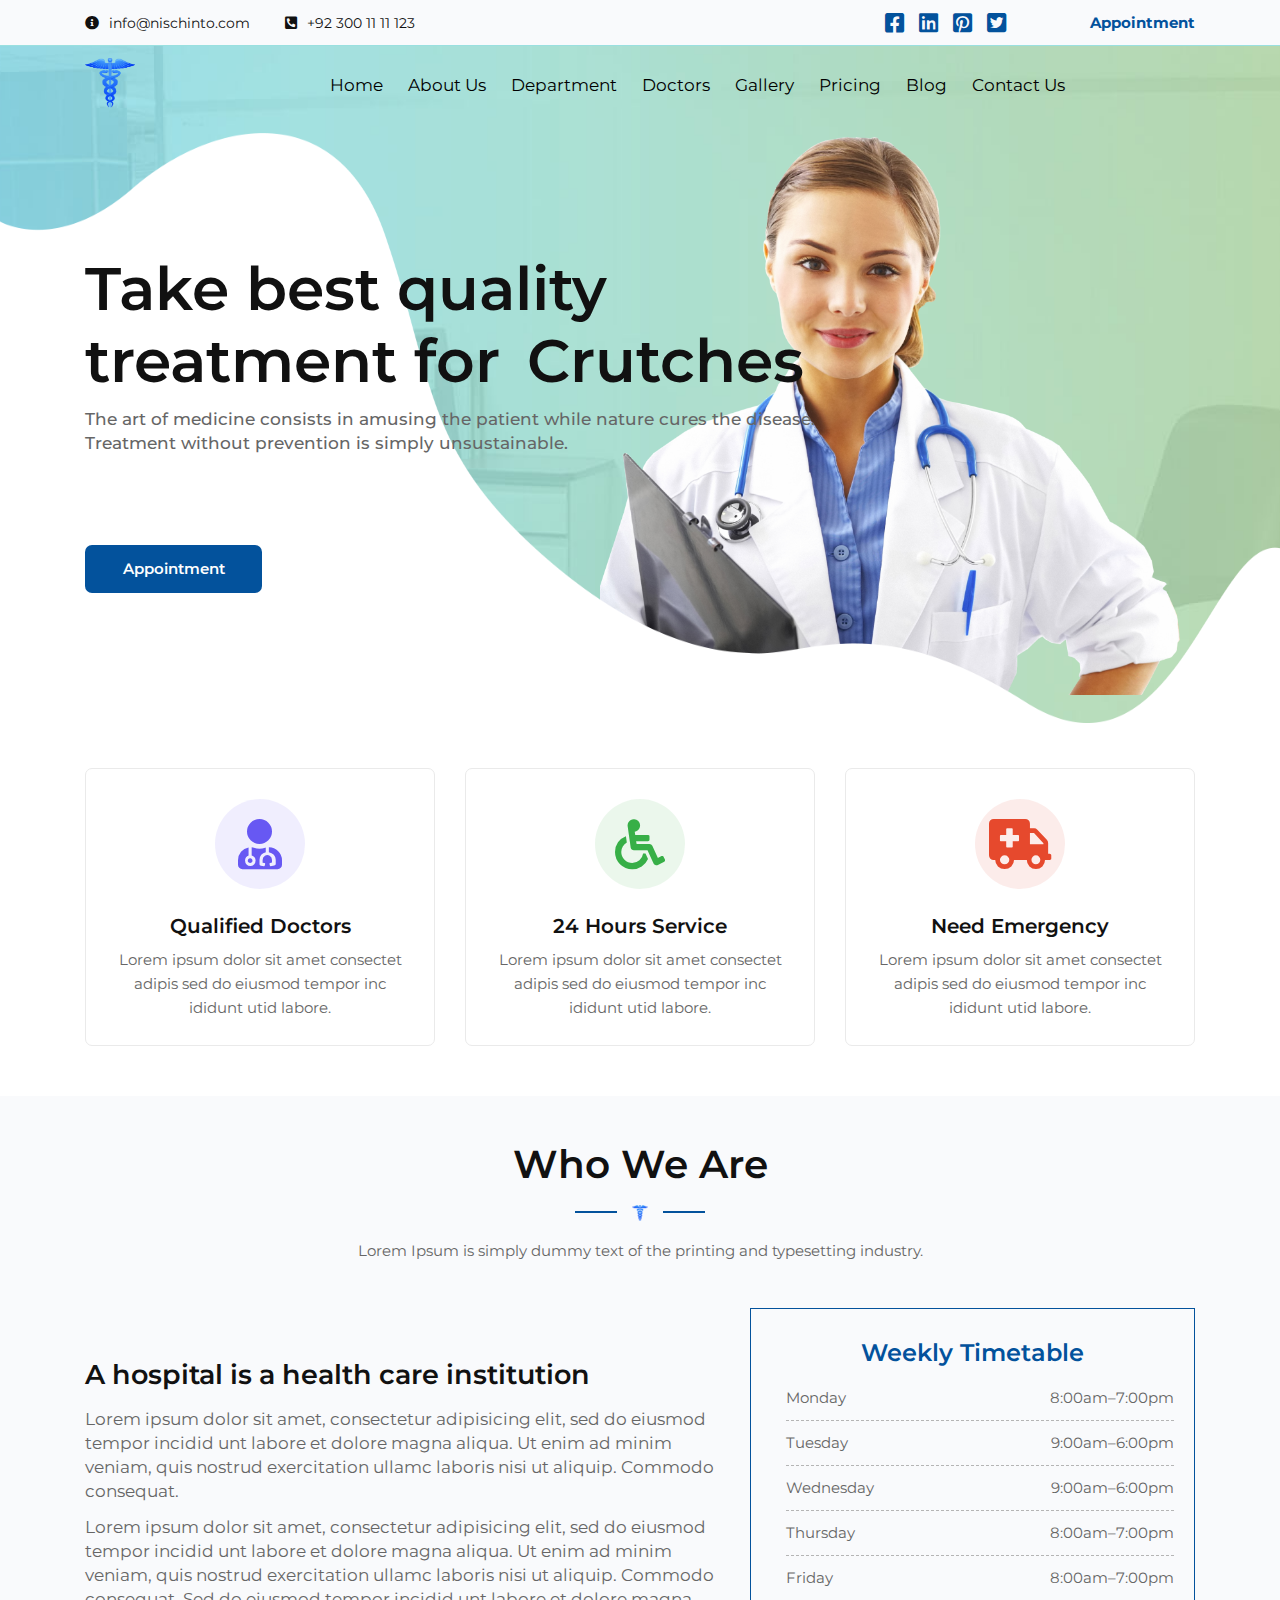
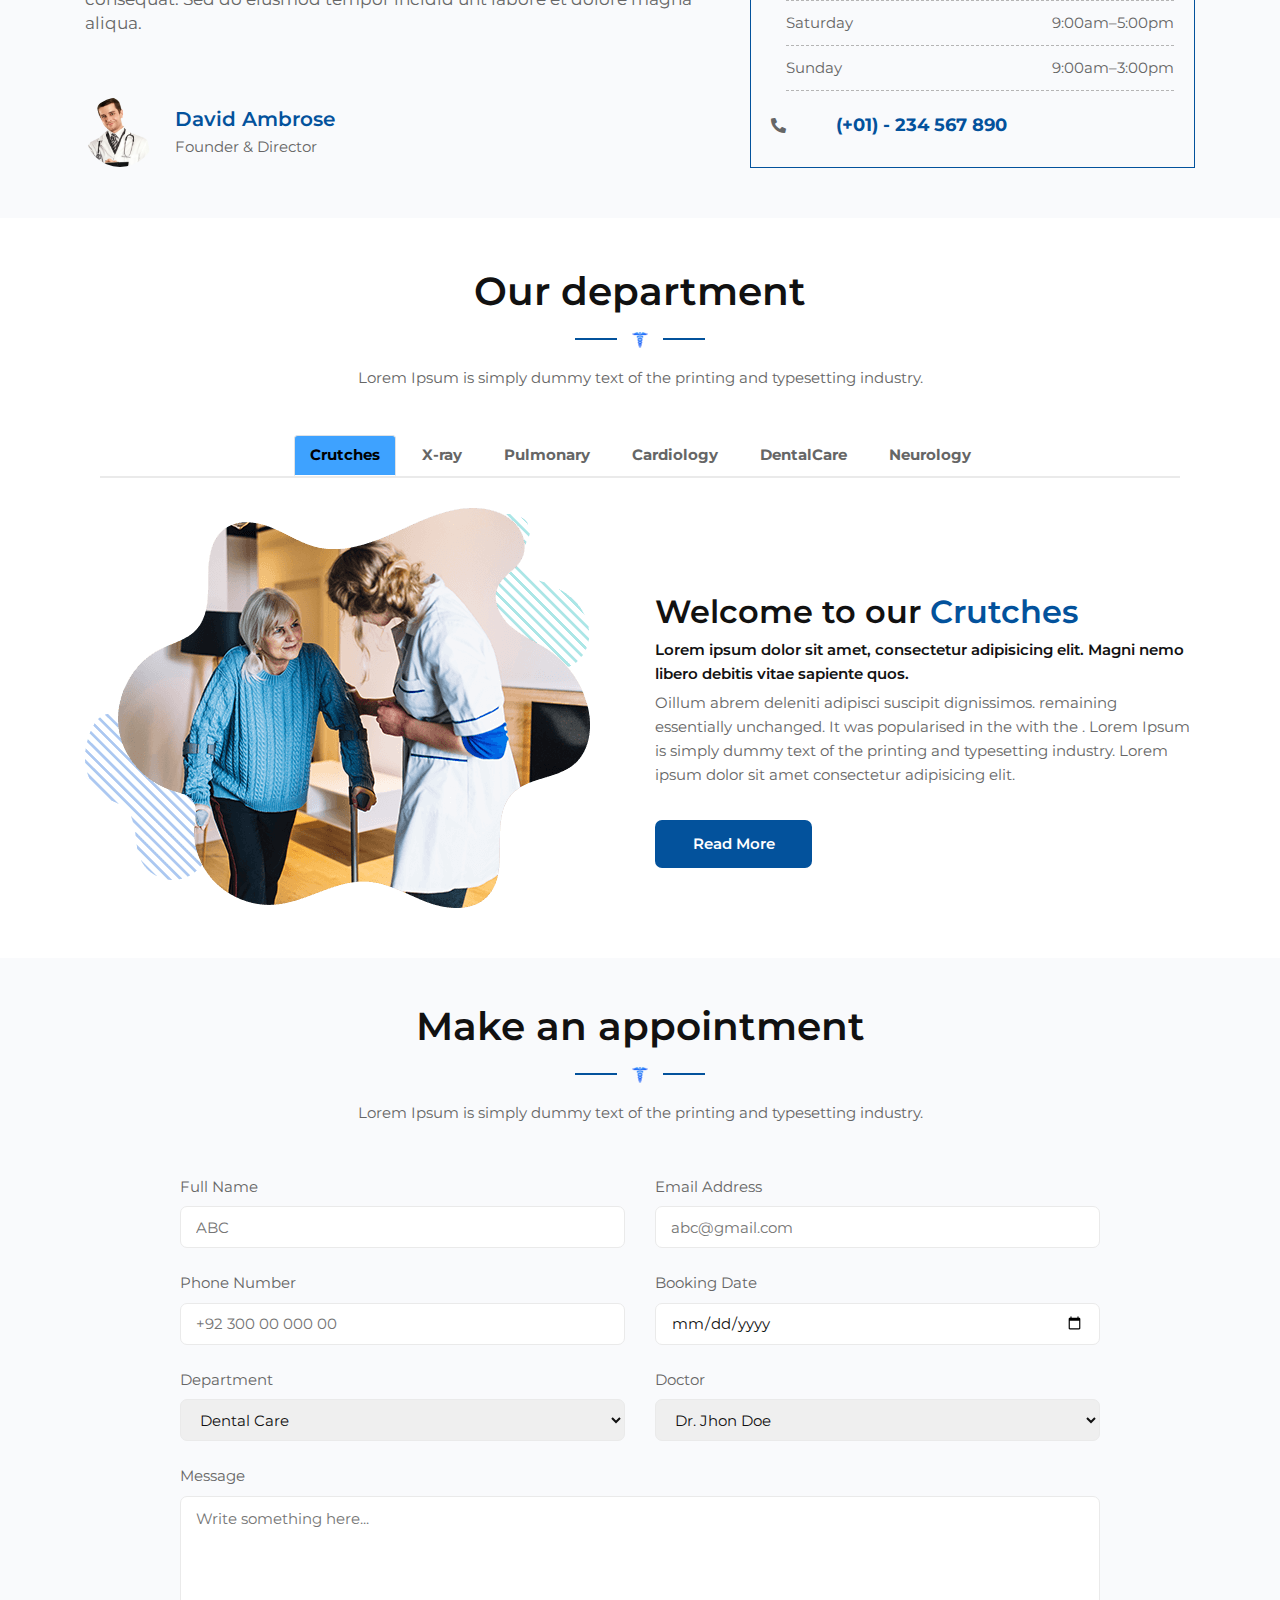
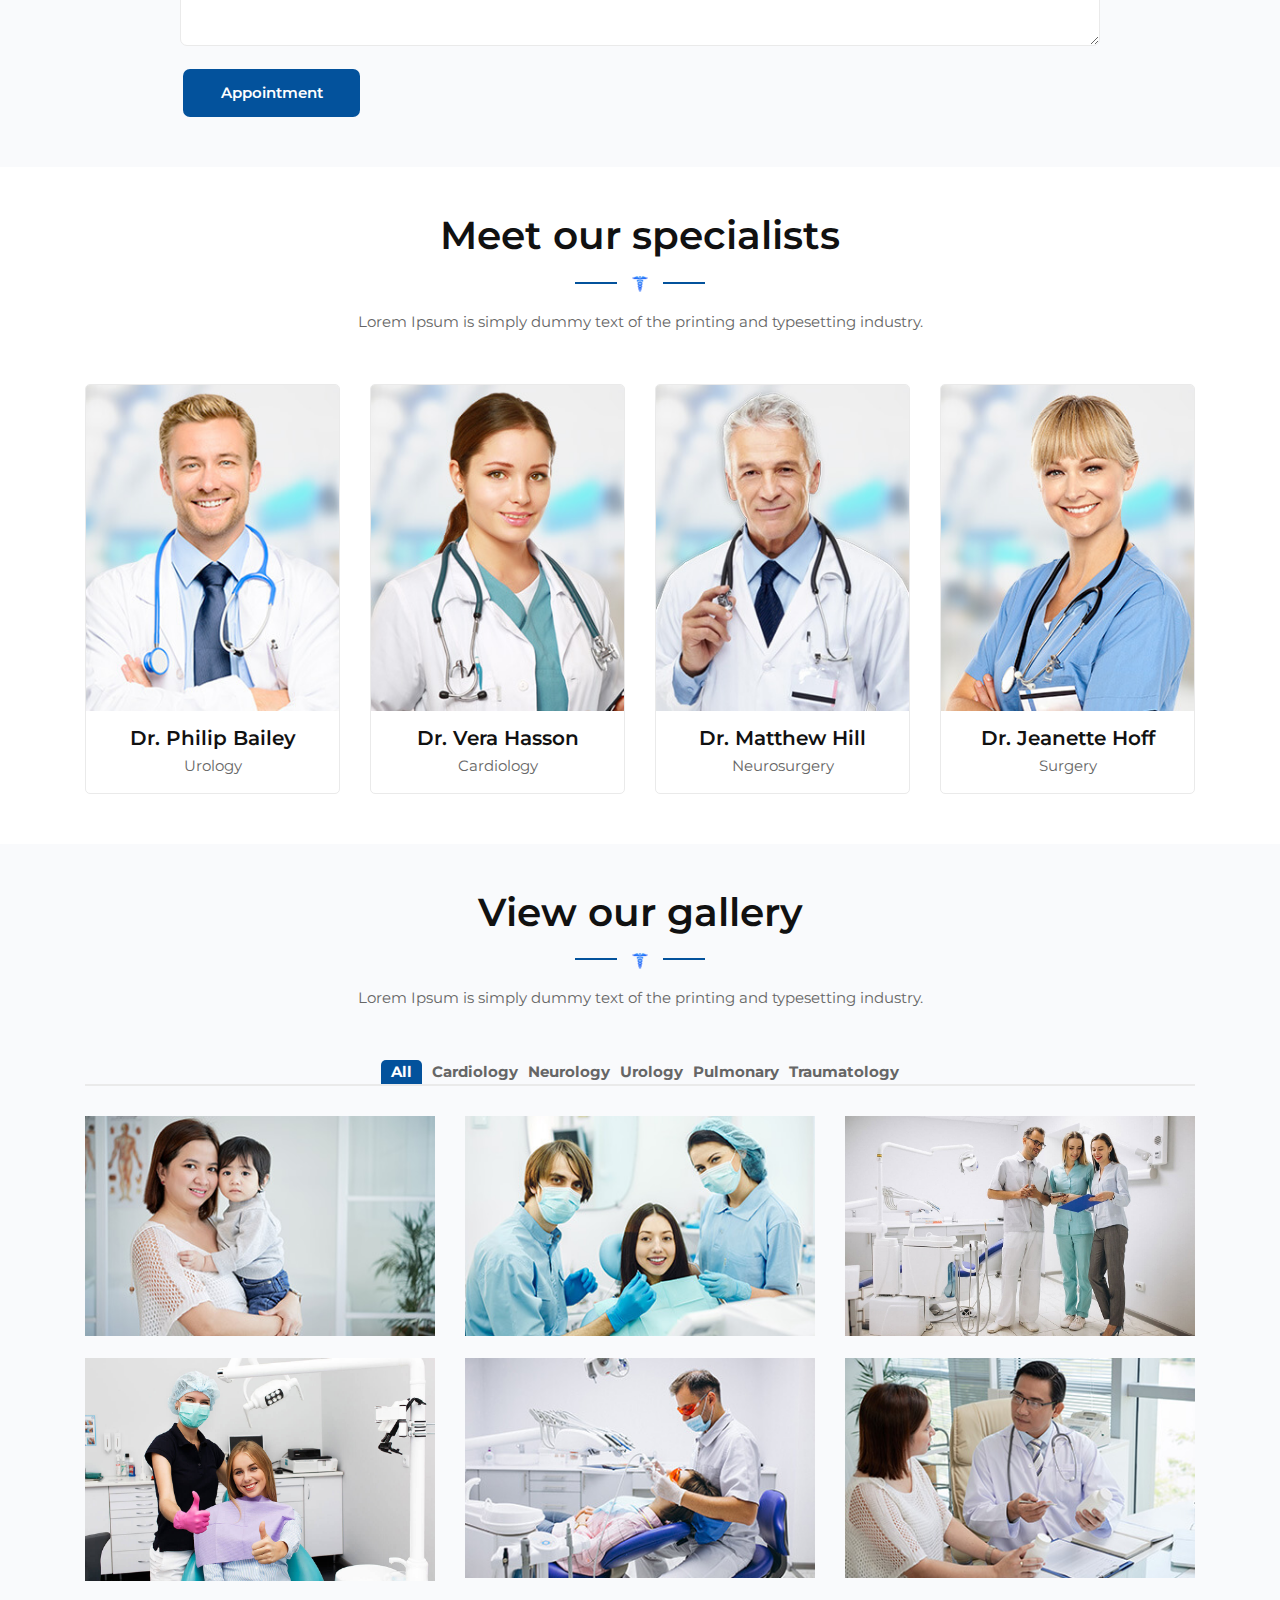
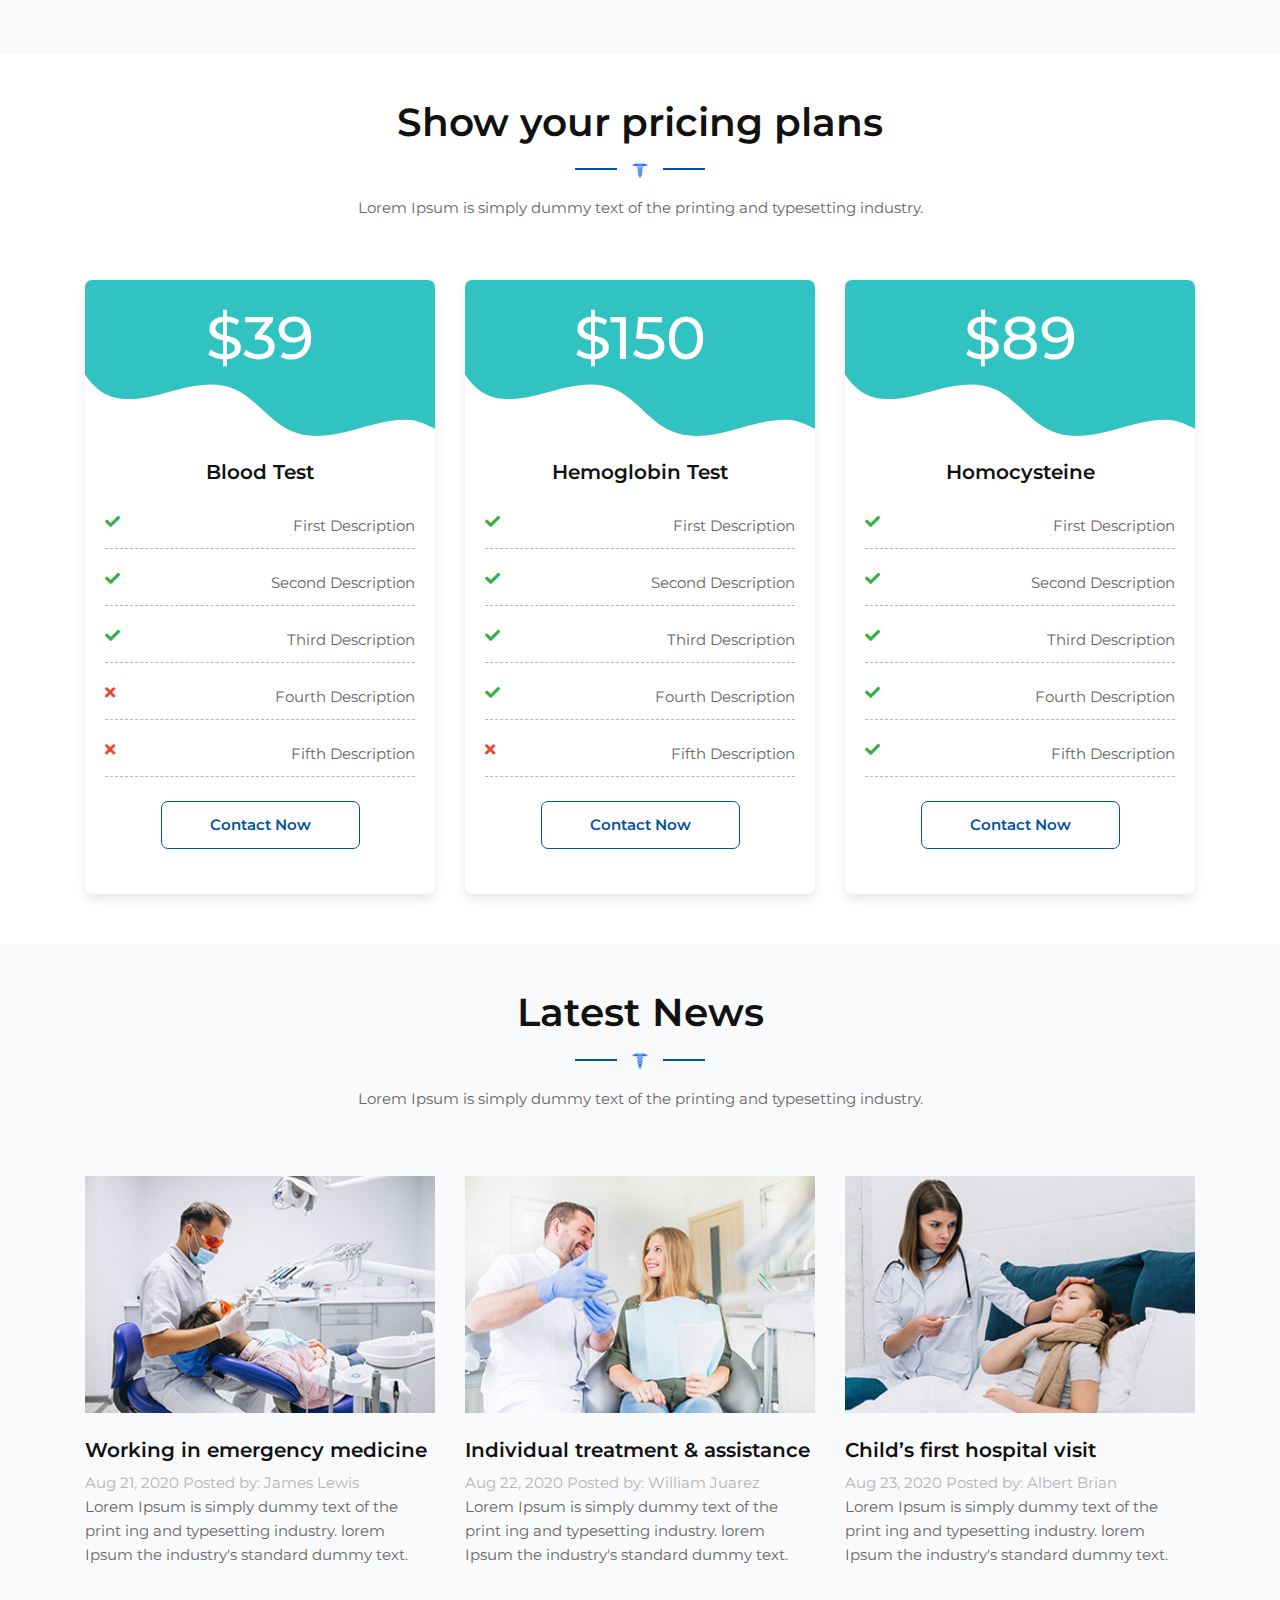
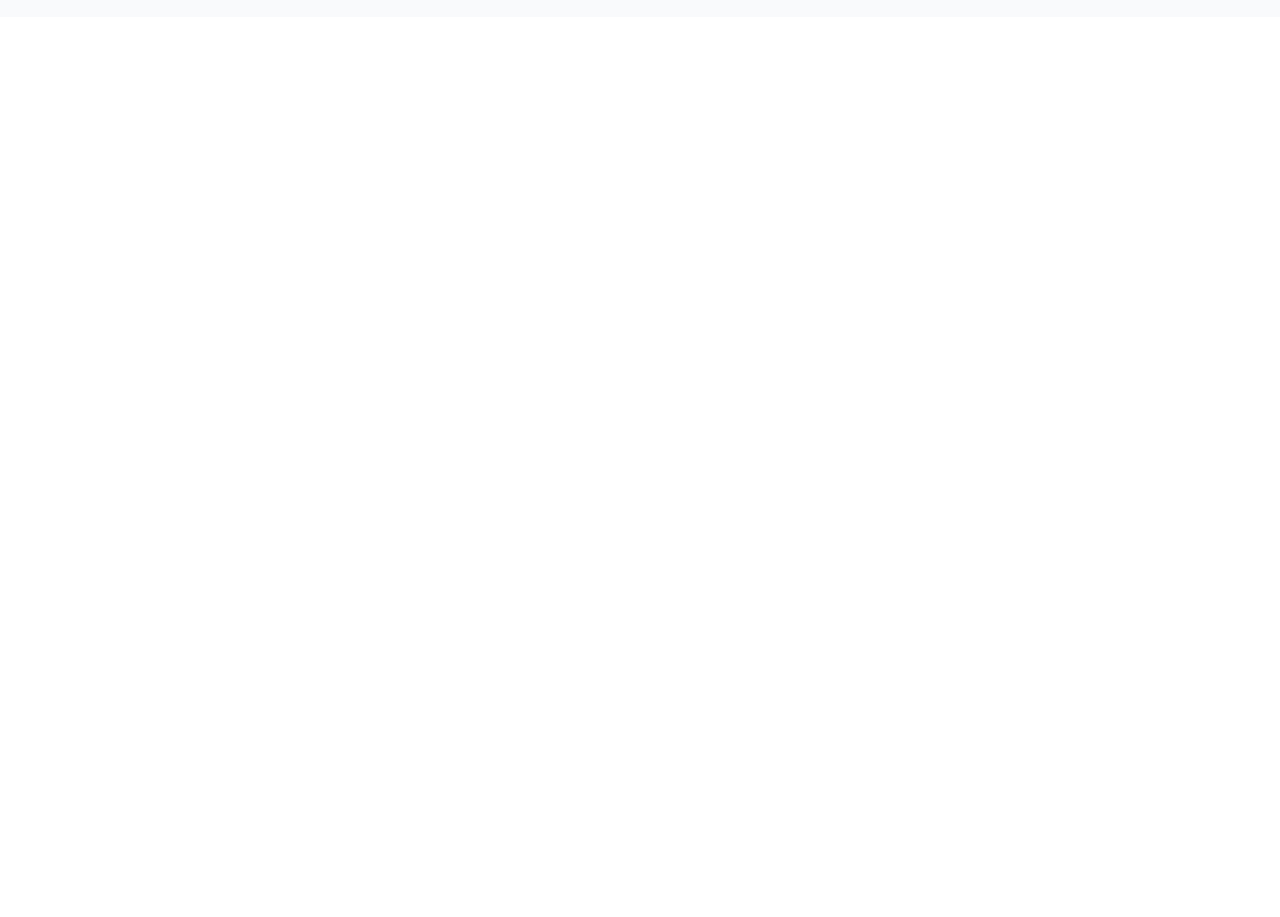
==== commit 8bf6fd94: "ad" ====
--- a/index.html
+++ b/index.html
@@ -136,7 +136,7 @@
     </div>
     <div class="st-hero-shape"><img src="assets/images/hero-shape.png" alt="hero shape"></div>
   </div>
-  <section class="">
+  <section class="mt-5">
     <div class="container">
       <div class="row">
         <div class="col-lg-4">
@@ -186,7 +186,7 @@
           <div class="st-seperator-right wow fadeInRight" data-wow-duration="1s" data-wow-delay="0.2s"></div>
         </div>
         <div class="st-section-heading-subtitle">Lorem Ipsum is simply dummy text of the printing and typesetting
-          industry. <br>Lorem Ipsum the industry's standard dummy text.</div>
+          industry.</div>
       </div>
     </div>
     <div class="container">
@@ -195,13 +195,12 @@
           <div class="st-vertical-middle">
             <div class="st-vertical-middle-in">
               <div class="st-text-block st-style1">
-                <h4 class="st-text-block-title">A hospital is a health care institution providing patient treatment
-                  with specialized medical</h4>
+                <h4 class="st-text-block-title mt-5">A hospital is a health care institution</h4>
                 <div class="st-text-block-text mt-3">
                   <p>Lorem ipsum dolor sit amet, consectetur adipisicing elit, sed do eiusmod tempor incidid unt
                     labore et dolore magna aliqua. Ut enim ad minim veniam, quis nostrud exercitation ullamc laboris
                     nisi ut aliquip. Commodo consequat.</p>
-                  <p class="pbc">Lorem ipsum dolor sit amet, consectetur adipisicing elit, sed do eiusmod tempor incidid unt
+                  <p class="pbc2">Lorem ipsum dolor sit amet, consectetur adipisicing elit, sed do eiusmod tempor incidid unt
                     labore et dolore magna aliqua. Ut enim ad minim veniam, quis nostrud exercitation ullamc laboris
                     nisi ut aliquip. Commodo consequat. Sed do eiusmod tempor incidid unt labore et dolore magna
                     aliqua.</p>
@@ -217,7 +216,7 @@
             </div>
           </div>
         </div>
-        <div class="col-lg-5 wow fadeInRight mt-5 mbc" data-wow-duration="0.8s" data-wow-delay="0.2s">
+        <div class="col-lg-5 wow fadeInRight mt-5 mbc pa" data-wow-duration="0.8s" data-wow-delay="0.2s">
           <div class="st-shedule-wrap">
             <div class="st-shedule">
               <h2 class="st-shedule-title">Weekly Timetable</h2>
@@ -275,7 +274,7 @@
             <div class="st-seperator-right wow fadeInRight" data-wow-duration="1s" data-wow-delay="0.2s"></div>
           </div>
           <div class="st-section-heading-subtitle mb-5">Lorem Ipsum is simply dummy text of the printing and typesetting
-            industry. <br>Lorem Ipsum the industry's standard dummy text.</div>
+            industry.</div>
         </div>
       </div>
       <div class="container">
@@ -283,7 +282,7 @@
           <div class="container">
             <div class="st-isotop-filter st-style1">
             <ul class="nav nav-tabs" role="tablist" id="tabs">
-              <li class="nav-item" id="tab-A"><a href="#Crutches" class="nav-link" data-toggle="tab" role="tab"><b>Crutches</b></a></li>
+              <li class="nav-item" id="tab-A"><a href="#Crutches" class="nav-link active" data-toggle="tab" role="tab"><b>Crutches</b></a></li>
               <li class="nav-item" id="tab-B"><a href="#xray" class="nav-link" data-toggle="tab" role="tab"><b>X-ray</b></a></li>
               <li class="nav-item" id="tab-C"><a href="#Pulmonary" class="nav-link" data-toggle="tab" role="tab"><b>Pulmonary</b></a></li>
               <li class="nav-item" id="tab-D"><a href="#Cardiology" class="nav-link" data-toggle="tab" role="tab"><b>Cardiology</b></a></li>
@@ -303,7 +302,7 @@
                     <div class="st-vertical-middle">
                       <div class="st-vertical-middle-in">
                         <div class="st-imagebox-info">
-                          <h2 class="st-imagebox-title mb-5">Welcome to our <span>Crutches</span></h2>
+                          <h2 class="st-imagebox-title mt-5 mb-2">Welcome to our <span>Crutches</span></h2>
                           <h4 class="st-imagebox-subtitle">Lorem ipsum dolor sit amet, consectetur adipisicing elit.
                             Magni nemo libero debitis vitae sapiente quos. </h4>
                           <div class="st-imagebox-text">Oillum abrem deleniti adipisci suscipit dignissimos. remaining
@@ -330,7 +329,7 @@
                     <div class="st-vertical-middle">
                       <div class="st-vertical-middle-in">
                         <div class="st-imagebox-info">
-                          <h2 class="st-imagebox-title">Welcome to our <span>X-ray</span></h2>
+                          <h2 class="st-imagebox-title mt-5 mb-2">Welcome to our <span>X-ray</span></h2>
                           <h4 class="st-imagebox-subtitle">Lorem ipsum dolor sit amet, consectetur adipisicing elit.
                             Magni nemo libero debitis vitae sapiente quos. </h4>
                           <div class="st-imagebox-text">Oillum abrem deleniti adipisci suscipit dignissimos. remaining
@@ -357,7 +356,7 @@
                     <div class="st-vertical-middle">
                       <div class="st-vertical-middle-in">
                         <div class="st-imagebox-info">
-                          <h2 class="st-imagebox-title">Welcome to our <span>Pulmonary</span></h2>
+                          <h2 class="st-imagebox-title mt-5 mb-2">Welcome to our <span>Pulmonary</span></h2>
                           <h4 class="st-imagebox-subtitle">Lorem ipsum dolor sit amet, consectetur adipisicing elit.
                             Magni nemo libero debitis vitae sapiente quos. </h4>
                           <div class="st-imagebox-text">Oillum abrem deleniti adipisci suscipit dignissimos. remaining
@@ -384,7 +383,7 @@
                     <div class="st-vertical-middle">
                       <div class="st-vertical-middle-in">
                         <div class="st-imagebox-info">
-                          <h2 class="st-imagebox-title">Welcome to our <span>Cardiology</span></h2>
+                          <h2 class="st-imagebox-title mt-5 mb-2">Welcome to our <span>Cardiology</span></h2>
                           <h4 class="st-imagebox-subtitle">Lorem ipsum dolor sit amet, consectetur adipisicing elit.
                             Magni nemo libero debitis vitae sapiente quos. </h4>
                           <div class="st-imagebox-text">Oillum abrem deleniti adipisci suscipit dignissimos. remaining
@@ -411,7 +410,7 @@
                     <div class="st-vertical-middle">
                       <div class="st-vertical-middle-in">
                         <div class="st-imagebox-info">
-                          <h2 class="st-imagebox-title">Welcome to our <span>DentalCare</span></h2>
+                          <h2 class="st-imagebox-title mt-5 mb-2">Welcome to our <span>DentalCare</span></h2>
                           <h4 class="st-imagebox-subtitle">Lorem ipsum dolor sit amet, consectetur adipisicing elit.
                             Magni nemo libero debitis vitae sapiente quos. </h4>
                           <div class="st-imagebox-text">Oillum abrem deleniti adipisci suscipit dignissimos. remaining
@@ -438,7 +437,7 @@
                     <div class="st-vertical-middle">
                       <div class="st-vertical-middle-in">
                         <div class="st-imagebox-info">
-                          <h2 class="st-imagebox-title">Welcome to our <span>Neurology</span></h2>
+                          <h2 class="st-imagebox-title mt-5 mb-">Welcome to our <span>Neurology</span></h2>
                           <h4 class="st-imagebox-subtitle">Lorem ipsum dolor sit amet, consectetur adipisicing elit.
                             Magni nemo libero debitis vitae sapiente quos. </h4>
                           <div class="st-imagebox-text">Oillum abrem deleniti adipisci suscipit dignissimos. remaining
@@ -471,7 +470,7 @@
             <div class="st-seperator-right wow fadeInRight" data-wow-duration="1s" data-wow-delay="0.2s"></div>
           </div>
           <div class="st-section-heading-subtitle">Lorem Ipsum is simply dummy text of the printing and typesetting
-            industry. <br>Lorem Ipsum the industry's standard dummy text.</div>
+            industry.</div>
         </div>
         <div class="pb"></div>
       </div>
@@ -484,26 +483,26 @@
                 <div class="col-lg-6">
                   <div class="st-form-field st-style1">
                     <label>Full Name</label>
-                    <input type="text" id="uname" name="uname" placeholder="ABC" required>
+                    <input type="alphabets" id="uname" name="uname" placeholder="ABC" required>
                   </div>
                 </div>
                 <div class="col-lg-6">
                   <div class="st-form-field st-style1">
                     <label>Email Address</label>
-                    <input type="text" id="uemail" name="uemail" placeholder="abc@gmail.com" required>
+                    <input type="email" id="uemail" name="uemail" placeholder="abc@gmail.com" required>
                   </div>
                 </div>
                 <div class="col-lg-6">
                   <div class="st-form-field st-style1">
                     <label>Phone Number</label>
-                    <input type="text" id="unumber" name="unumber" placeholder="+92 300 00 000 00" required>
+                    <input type="number" id="unumber" name="unumber" placeholder="+92 300 00 000 00" required>
                   </div>
                 </div>
                 <div class="col-lg-6">
                   <div class="st-form-field st-style1">
                     <label>Booking Date</label>
-                    <input name="udate" type="text" id="udate" placeholder="dd/mm/yy">
-                    <div class="form-field-icon"><i class="fa fa-calendar"></i></div>
+                    <input name="udate" type="date" id="udate" placeholder="dd/mm/yy">
+                    <div class="form-field-icon"></div>
                   </div>
                 </div>
                 <div class="col-lg-6">
@@ -544,7 +543,7 @@
                       placeholder="Write something here..."></textarea>
                   </div>
                 </div>
-                <div>
+                <div class="text-center">
                       <button class="plb st-btn st-style1 st-color1 st-size-medium" href="/index.html">
                         Appointment
                       </button>
@@ -566,8 +565,7 @@
             <div class="st-seperator-right wow fadeInRight" data-wow-duration="1s" data-wow-delay="0.2s"></div>
           </div>
           <div class="st-section-heading-subtitle">Lorem Ipsum is simply dummy text of the printing and typesetting
-            industry. <br>
-            Lorem Ipsum the industry's standard dummy text.</div>
+            industry.</div>
         </div>
         <div class="pb"></div>
       </div>
@@ -686,8 +684,7 @@
             <div class="st-seperator-right wow fadeInRight" data-wow-duration="1s" data-wow-delay="0.2s"></div>
           </div>
           <div class="st-section-heading-subtitle">Lorem Ipsum is simply dummy text of the printing and typesetting
-            industry. <br>
-            Lorem Ipsum the industry's standard dummy text.</div>
+            industry.</div>
         </div>
         <div class="pb"></div>
       </div>
@@ -706,7 +703,7 @@
           </div>
           <div class="row d-flex">
             <div class="col-lg-4 col-md-6 col-sm-12">
-              <div class="st-isotop-item itembox cardiology neurology urology mb-4">
+              <div class="st-isotop-item itembox cardiology neurology urology  mb-4">
                 <a href="assets/images/project1_lg.jpg" class="st-project st-zoom st-lightbox-item st-link-hover-wrap">
                   <div class="st-project-img st-zoom-in"><img src="assets/images/project1.jpg" alt="project1"></div>
                   <span class="st-link-hover"><i class="fas fa-arrows-alt"></i></span>
@@ -714,7 +711,7 @@
               </div>
             </div>
             <div class="col-lg-4 col-md-6 col-sm-12">
-              <div class="st-isotop-item itembox neurology urology">
+              <div class="st-isotop-item itembox neurology urology mb-4">
               <a href="assets/images/project2_lg.jpg" class="st-project st-zoom st-lightbox-item st-link-hover-wrap">
                 <div class="st-project-img st-zoom-in"><img src="assets/images/project2.jpg" alt="project2"></div>
                 <span class="st-link-hover"><i class="fas fa-arrows-alt"></i></span>
@@ -722,7 +719,7 @@
             </div>
             </div>
             <div class="col-lg-4 col-md-6 col-sm-12">
-              <div class="st-isotop-item itembox urology">
+              <div class="st-isotop-item itembox urology mb-4">
               <a href="assets/images/project3_lg.jpg" class="st-project st-zoom st-lightbox-item st-link-hover-wrap">
                 <div class="st-project-img st-zoom-in"><img src="assets/images/project3_lg.jpg" alt="project3"></div>
                 <span class="st-link-hover"><i class="fas fa-arrows-alt"></i></span>
@@ -732,7 +729,7 @@
             <!-- </div> -->
             <!-- <div class="row"> -->
             <div class="col-lg-4 col-md-6 col-sm-12">
-              <div class="st-isotop-item itembox pulmonary traumatology">
+              <div class="st-isotop-item itembox pulmonary traumatology mb-4">
               <a href="assets/images/project4_lg.jpg" class="st-project st-zoom st-lightbox-item st-link-hover-wrap">
                 <div class="st-project-img st-zoom-in"><img src="assets/images/project4_lg.jpg" alt="project4"></div>
                 <span class="st-link-hover"><i class="fas fa-arrows-alt"></i></span>
@@ -740,7 +737,7 @@
             </div>
             </div>
             <div class="col-lg-4 col-md-6 col-sm-12">
-              <div class="st-isotop-item itembox pulmonary traumatology">
+              <div class="st-isotop-item itembox pulmonary traumatology mb-4">
               <a href="assets/images/project6_lg.jpg" class="st-project st-zoom st-lightbox-item st-link-hover-wrap">
                 <div class="st-project-img st-zoom-in"><img src="assets/images/project6.jpg" alt="project6"></div>
                 <span class="st-link-hover"><i class="fas fa-arrows-alt"></i></span>
@@ -748,7 +745,7 @@
             </div>
             </div>
             <div class="col-lg-4 col-md-6 col-sm-12">
-              <div class="st-isotop-item itembox traumatology">
+              <div class="st-isotop-item itembox traumatology mb-4">
               <a href="assets/images/project7_lg.jpg" class="st-project st-zoom st-lightbox-item st-link-hover-wrap">
                 <div class="st-project-img st-zoom-in"><img src="assets/images/project7.jpg" alt="project7"></div>
                 <span class="st-link-hover"><i class="fas fa-arrows-alt"></i></span>
@@ -770,7 +767,7 @@
             <div class="st-seperator-right wow fadeInRight" data-wow-duration="1s" data-wow-delay="0.2s"></div>
           </div>
           <div class="st-section-heading-subtitle mb-5">Lorem Ipsum is simply dummy text of the printing and typesetting
-            industry. <br>Lorem Ipsum the industry's standard dummy text.</div>
+            industry.</div>
         </div>
       </div>
       <div class="container">
@@ -783,7 +780,7 @@
                   </div>
                   <div class="st-pricing-feature">
                     <h2 class="st-pricing-feature-title">Blood Test</h2>
-                    <ul class="st-pricing-feature-list st-mp0">
+                    <ul class="st-pricing-feature-list st-mp0 st-price-list">
                       <li><i class="fas fa-check"></i> First Description</li>
                       <li><i class="fas fa-check"></i> Second Description</li>
                       <li><i class="fas fa-check"></i> Third Description</li>
@@ -805,7 +802,7 @@
                   </div>
                   <div class="st-pricing-feature">
                     <h2 class="st-pricing-feature-title">Hemoglobin Test</h2>
-                    <ul class="st-pricing-feature-list st-mp0">
+                    <ul class="st-pricing-feature-list st-mp0 st-price-list">
                       <li><i class="fas fa-check"></i> First Description</li>
                       <li><i class="fas fa-check"></i> Second Description</li>
                       <li><i class="fas fa-check"></i> Third Description</li>
@@ -827,7 +824,7 @@
                   </div>
                   <div class="st-pricing-feature">
                     <h2 class="st-pricing-feature-title">Homocysteine</h2>
-                    <ul class="st-pricing-feature-list st-mp0">
+                    <ul class="st-pricing-feature-list st-mp0 st-price-list">
                       <li><i class="fas fa-check"></i> First Description</li>
                       <li><i class="fas fa-check"></i> Second Description</li>
                       <li><i class="fas fa-check"></i> Third Description</li>
@@ -856,7 +853,7 @@
             <div class="st-seperator-right wow fadeInRight" data-wow-duration="1s" data-wow-delay="0.2s"></div>
           </div>
           <div class="st-section-heading-subtitle mb-3">Lorem Ipsum is simply dummy text of the printing and typesetting
-            industry. <br>Lorem Ipsum the industry's standard dummy text.</div>
+            industry.</div>
         </div>
         <div class="pb"></div>
       </div>
@@ -882,10 +879,9 @@
                   lorem Ipsum the industry's standard dummy text.</div>
               </div>
             </div>
-            <div class="st-height-b0 st-height-lg-b30"></div>
           </div>
           <div class="col-lg-4">
-            <div class="st-post st-style3">
+            <div class="st-post st-style3 mbc">
               <a href="/nischinto/blogdetail.html" class="st-post-thumb st-link-hover-wrap st-zoom">
                 <img class="st-zoom-in" src="assets/images/blog2.jpg" alt="blog1">
                 <span class="st-link-hover"><i class="fas fa-link"></i></span>
@@ -907,7 +903,7 @@
             <div class="st-height-b0 st-height-lg-b30"></div>
           </div>
           <div class="col-lg-4">
-            <div class="st-post st-style3">
+            <div class="st-post st-style3 mbc">
               <a href="/nischinto/blogdetail.html" class="st-post-thumb st-link-hover-wrap st-zoom">
                 <img class="st-zoom-in" src="assets/images/blog3.jpg" alt="blog1">
                 <span class="st-link-hover"><i class="fas fa-link"></i></span>
@@ -952,7 +948,7 @@
                 <div class="st-footer-text">Lorem ipsum dolor sit consectet adipisicing sed do eiusmod temp incididunt
                   ut labore. Lorem Ipsum is simply dummy.</div>
                 <div class="st-height-b25 st-height-lg-b25"></div>
-                <ul class="st-social-btn st-style1 st-mp0">
+                <ul class="st-social-btn st-style1 st-mp0 mt-4">
                   <li><a href="#"><i class="fab fa-facebook-square"></i></a></li>
                   <li><a href="#"><i class="fab fa-linkedin"></i></a></li>
                   <li><a href="#"><i class="fab fa-pinterest-square"></i></a></li>
--- a/assets/css/style.css
+++ b/assets/css/style.css
@@ -81,7 +81,7 @@
     padding-bottom: 50px;
   }
   .try{
-    padding-top: 380px;
+    padding-top: 400px;
   }
   .tryblog{
     padding-top: 380px;
@@ -193,11 +193,6 @@
   }
   .plb{
     margin-left: 18px;
-  }
-  .cen-ter{
-      display: block;
-      margin-left: auto;
-      margin-right: auto;
   }
 #span-ani::before {
     content: "Crutches";
@@ -565,7 +560,7 @@
     background-color: #fff; }
   .st-site-header.st-style1 .st-social-btn.st-style1 li {
     font-size: 18px;
-    color: #b5b5b5;
+    color: #ffffff;
     margin-right: 20px; }
     .st-site-header.st-style1 .st-social-btn.st-style1 li:last-child {
       margin-right: 0; }
@@ -1121,10 +1116,13 @@
     position: absolute;
     bottom: 8px;
     right: 15px;
-    color: #b5b5b5; }
+    color: #ffffff; }
 .st-main-footer {
   padding-top: 100px;
   padding-bottom: 10px; }
+  select option{
+    background: #fff;
+  }
 .st-social-btn.st-style1 {
   display: flex;
   flex-wrap: wrap; }
@@ -1194,6 +1192,13 @@
     .try{
       padding-top: 0px;
     }
+    .st-footer-widget-title {
+      font-size: 20px;
+      position: relative;
+      margin-top: 30px;
+      color: rgb(3, 82, 156);
+      font-weight: 600;
+    padding: 0px; }
   }
   .dbg{
     background-color: rgb(253, 253, 253);
@@ -1202,6 +1207,9 @@
     margin-bottom: 50px;
   }
   .pbc{
+    padding-bottom: 50px;
+  }
+  .pbc2{
     padding-bottom: 50px;
   }
   .mtc{
@@ -1225,4 +1233,36 @@
   .c-size1{
     font-size: 17px;
     font-weight: 500;
-  }+  }
+  @media(max-width:991px){
+    .cen-ter{
+      display: block;
+      margin-left: auto;
+      margin-right: auto;
+  }
+  .pa{
+    padding-top: 50px;
+  }
+  .pbc2{
+    padding-bottom: 0px;
+  }
+  .c-size{
+    font-size: 49px;
+  }
+  }
+  .nav-link:active{
+    background-color: blue;
+  }
+
+  .nav-tabs .nav-link.active {
+    color: black!important;
+    background-color: rgb(62 162 255)!important;
+  }
+  .st-price-list li {
+    margin-left: 20px;
+    margin-right: 20px;
+    display: flex;
+    justify-content: space-between;
+    border-bottom: 1px dashed #b5b5b5;
+    padding: 10px 0; }
+    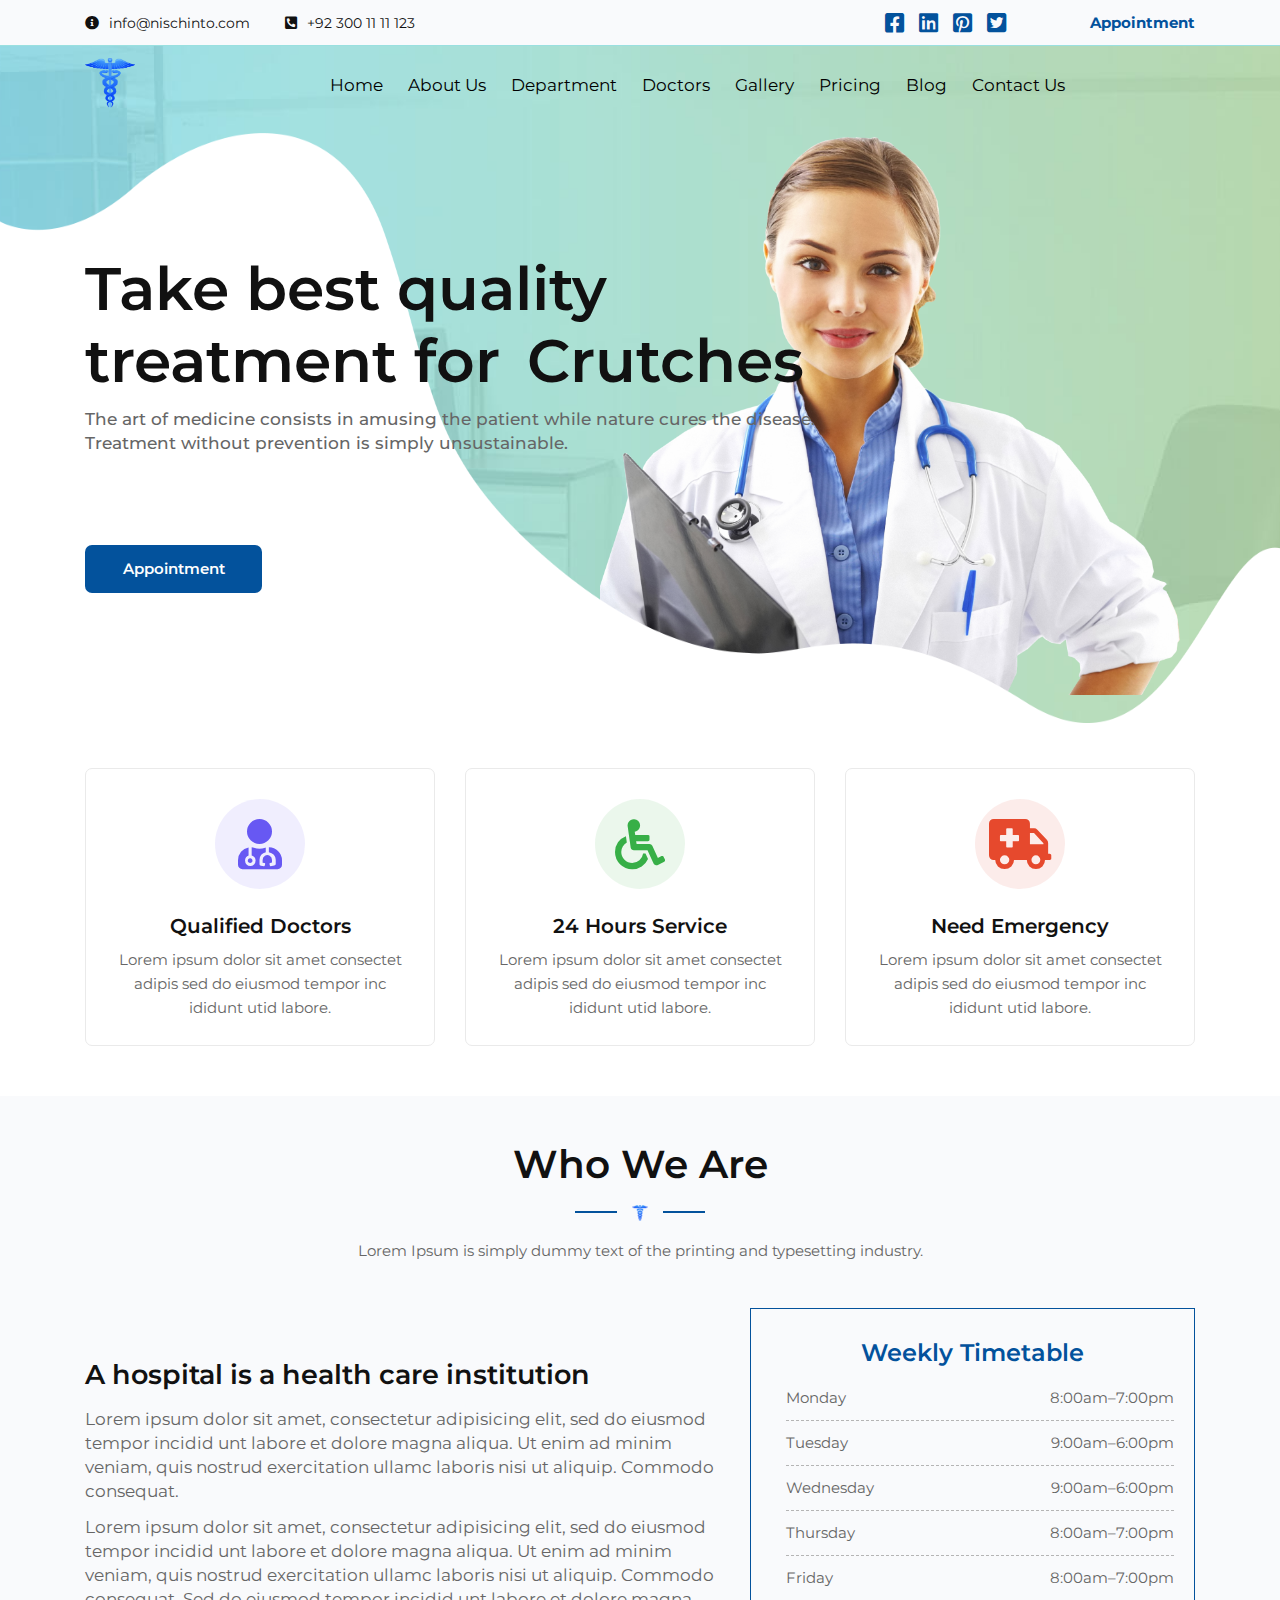
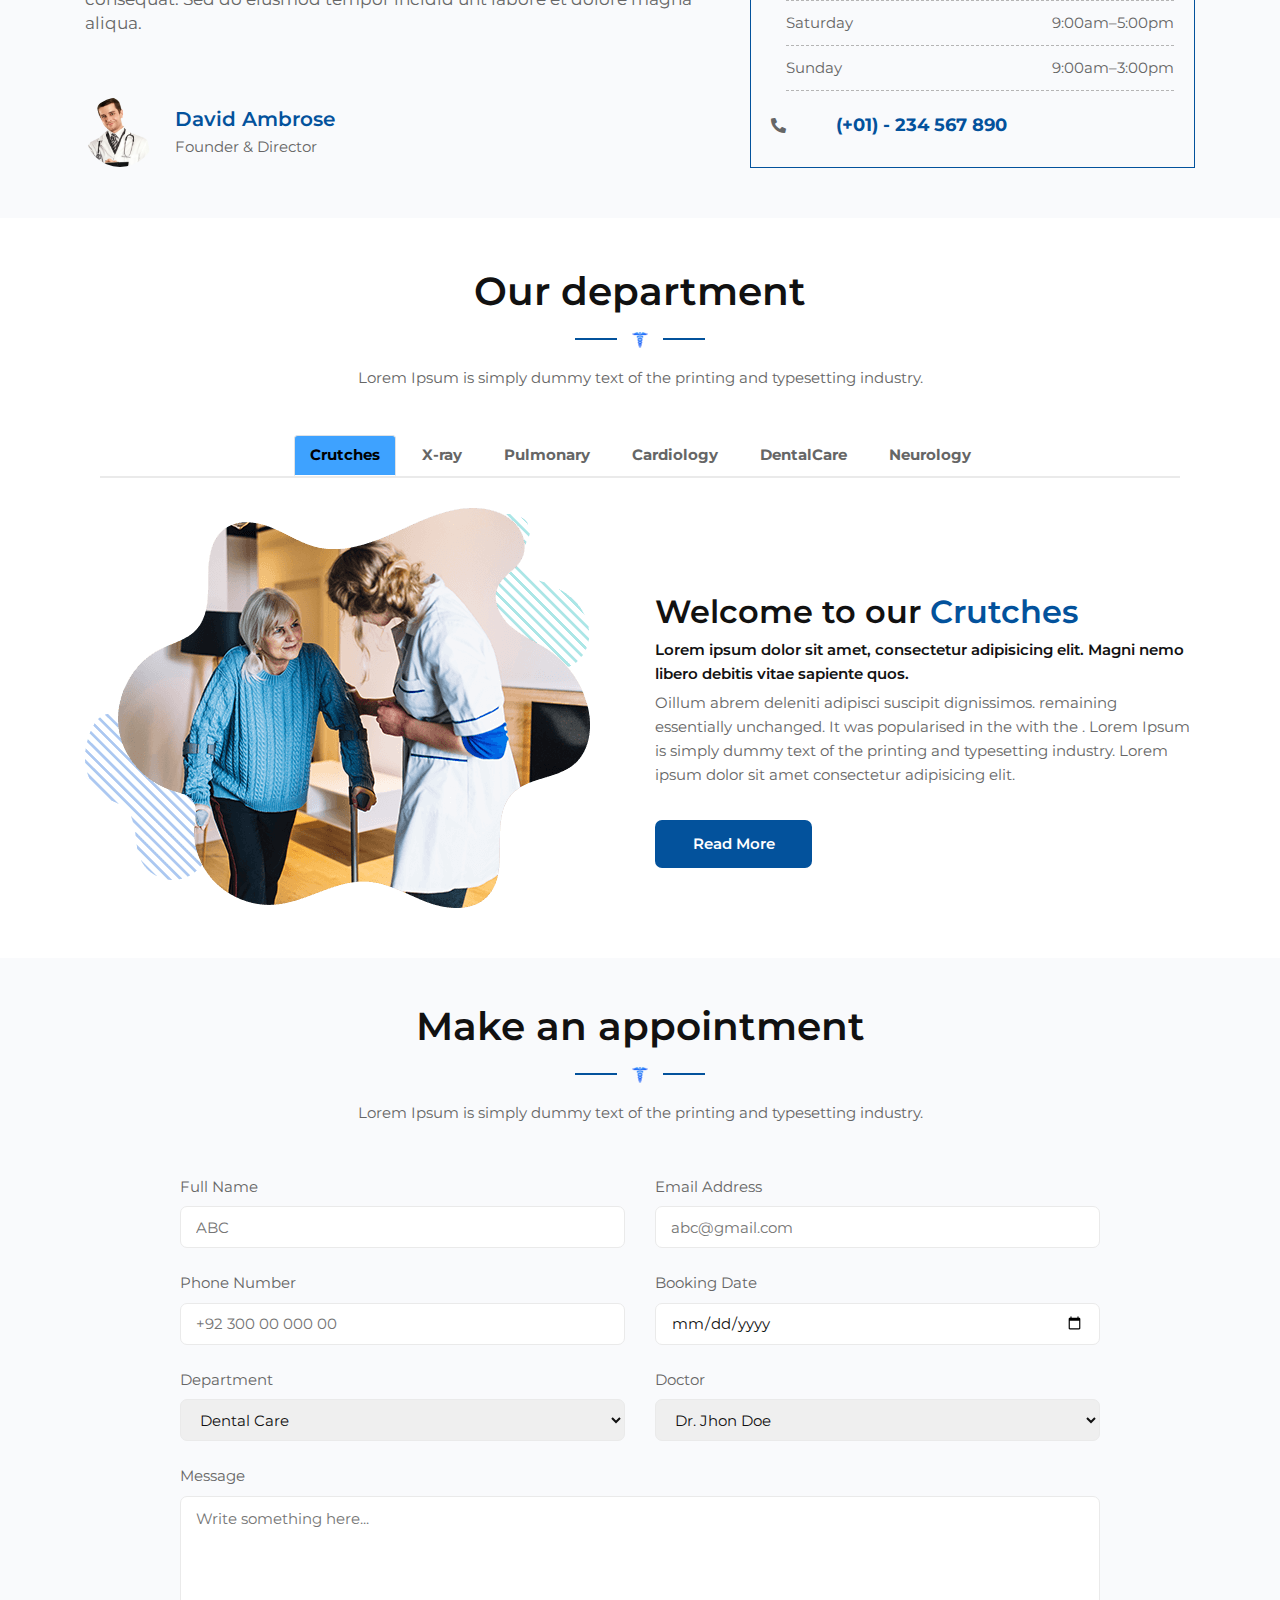
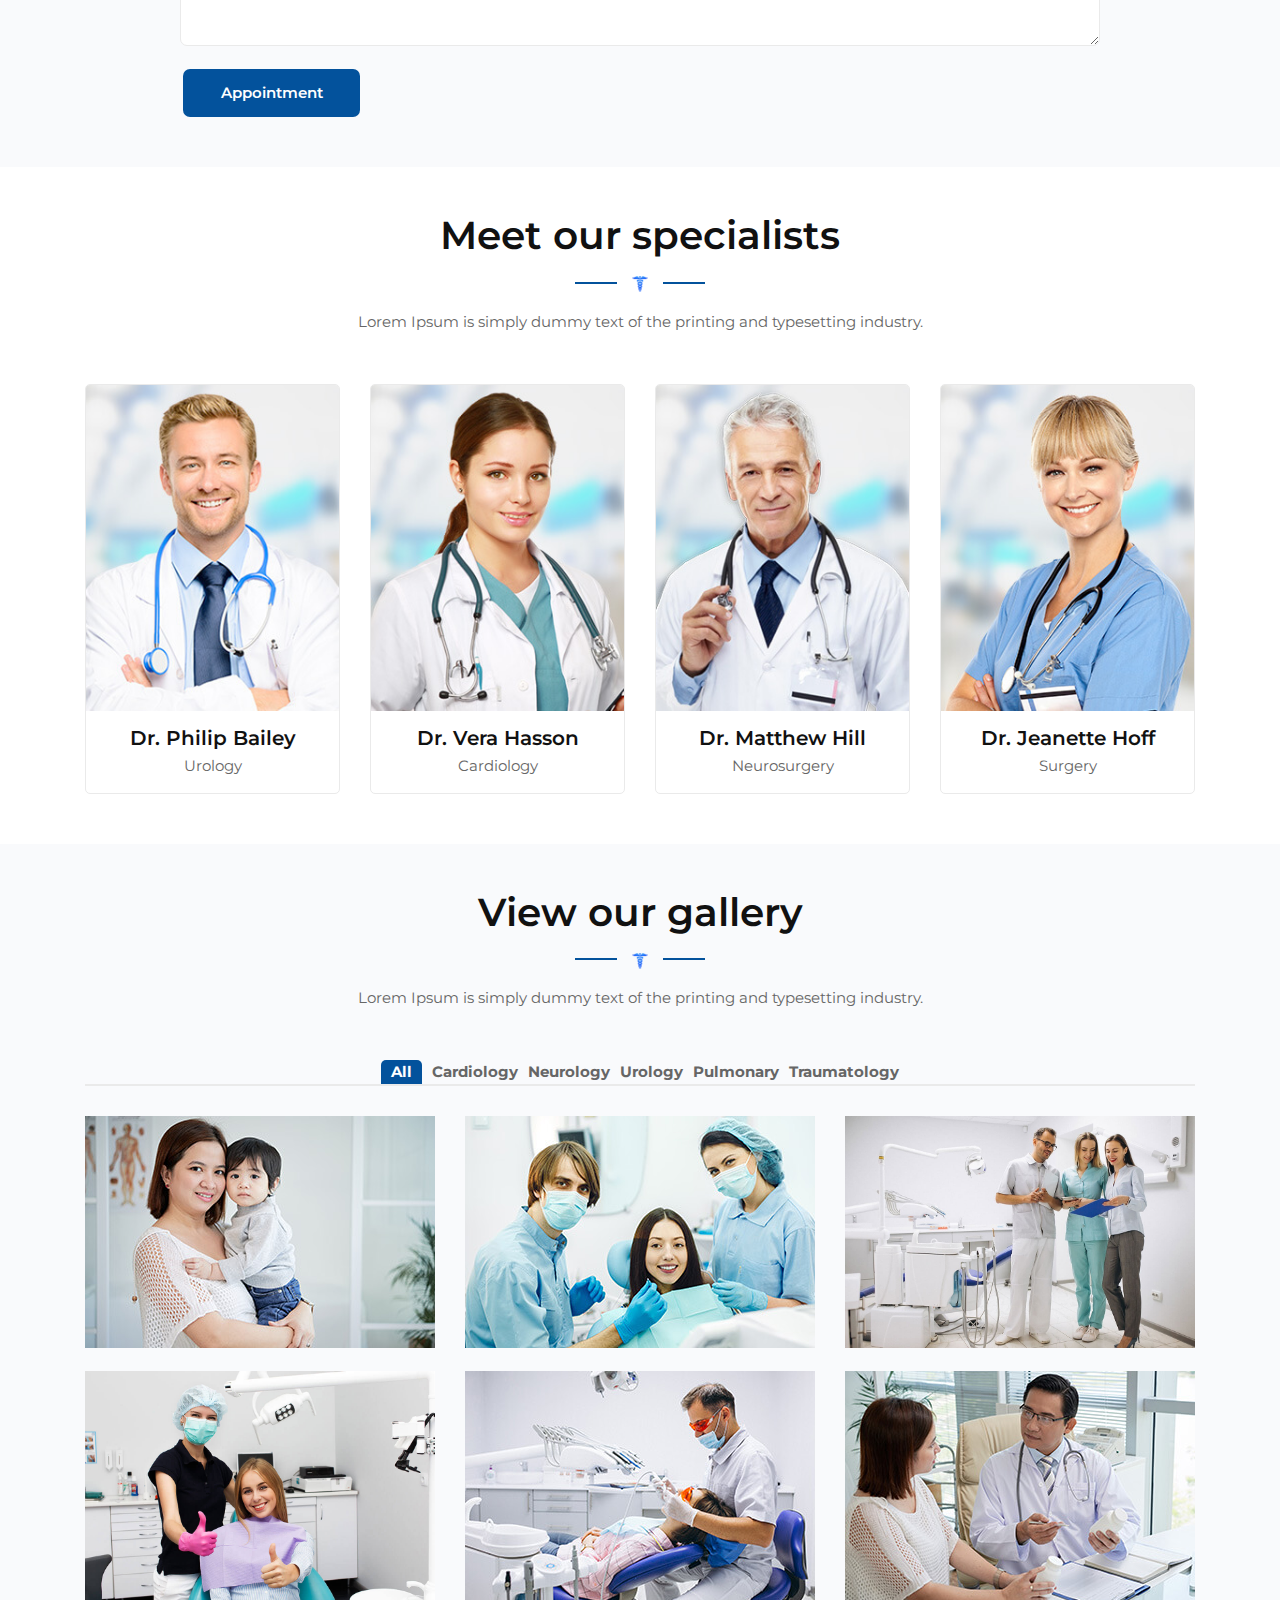
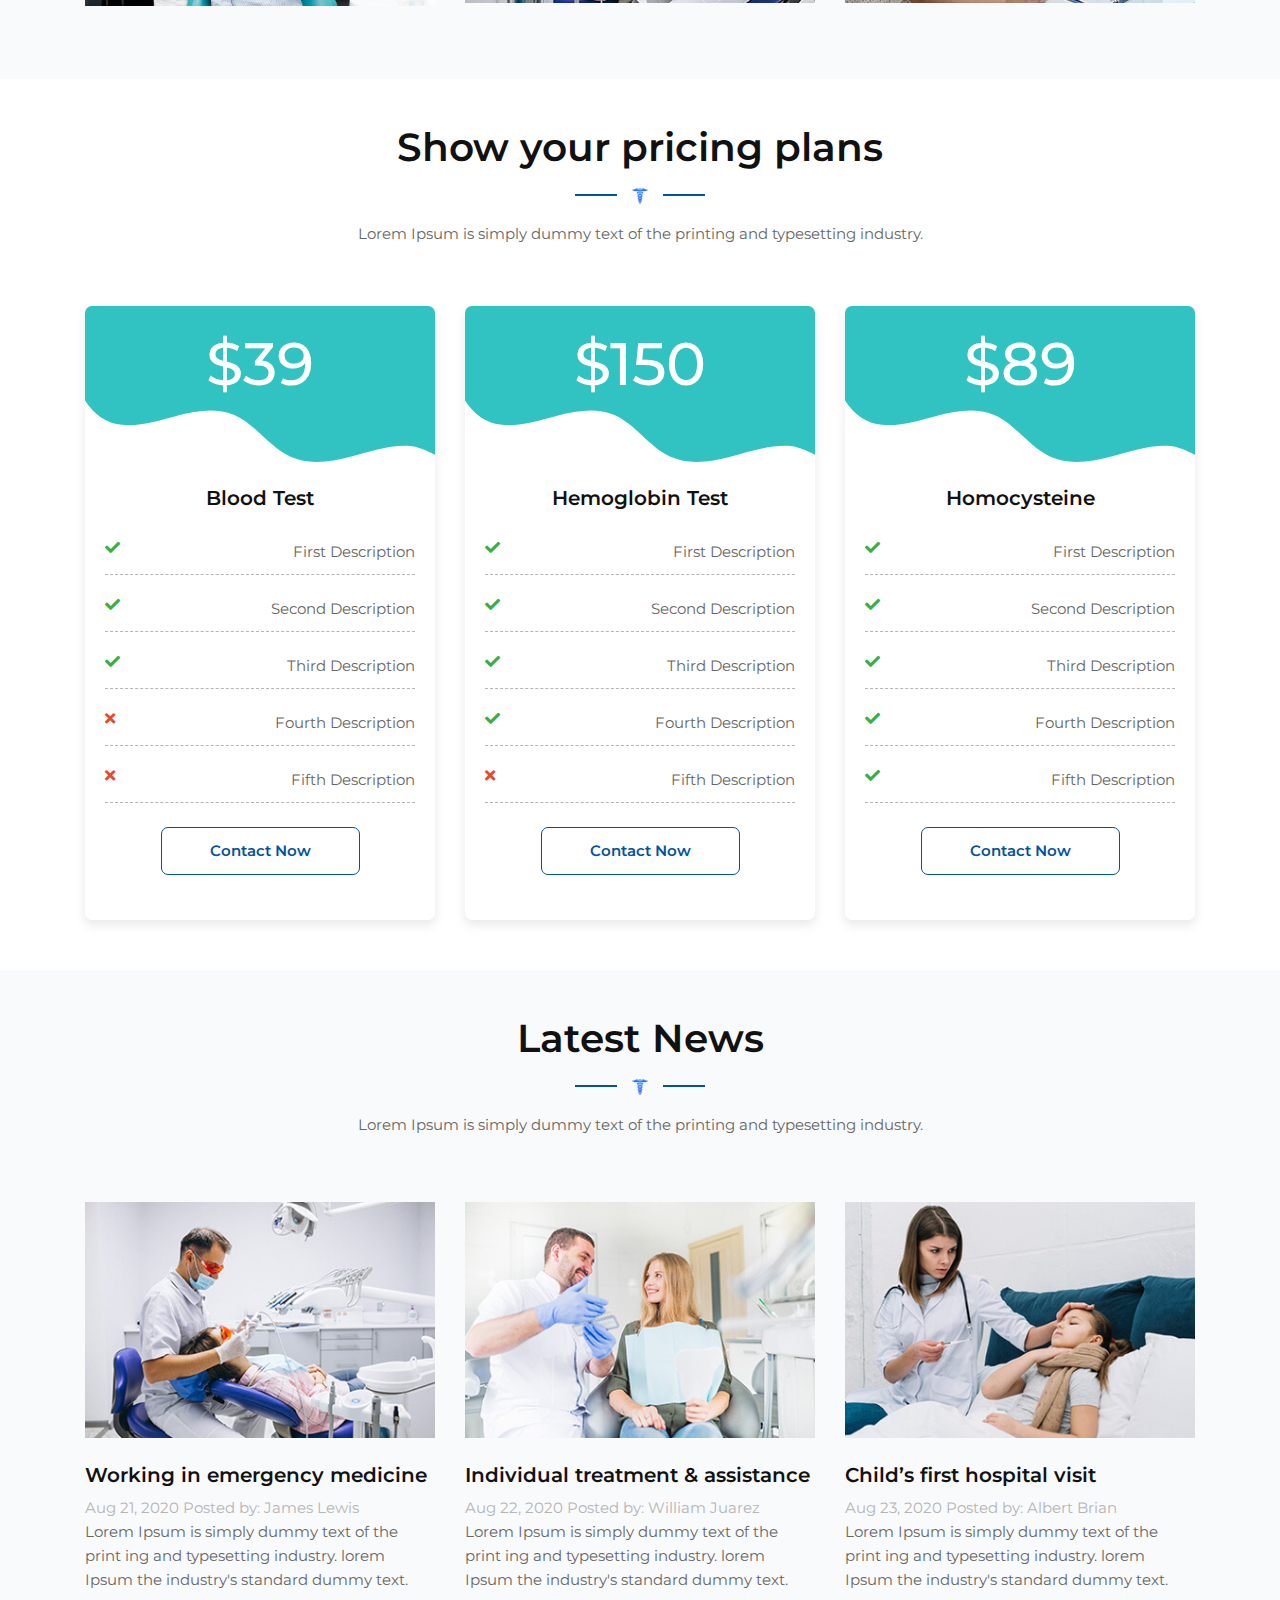
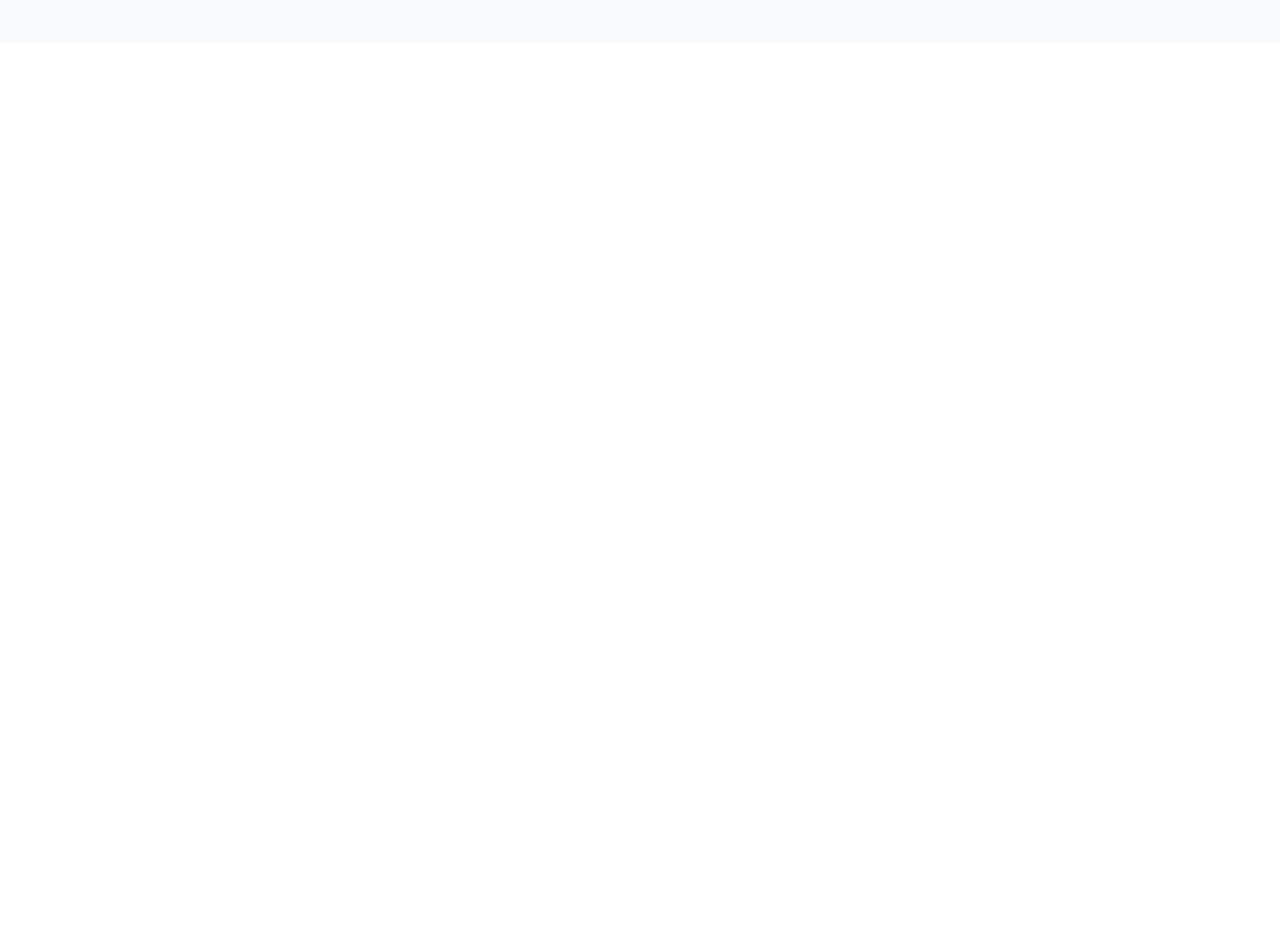
==== commit 64526d03: "da" ====
--- a/index.html
+++ b/index.html
@@ -572,10 +572,10 @@
       <div class="container">
         <div class="row">
           <div class="col-lg-3">
-            <div class="mbc">
-              <div class="st-member st-style1 st-zoom">
+            <div class="">
+              <div class="st-member st-style1 st-zoom mbc">
                 <div class="st-member-img">
-                  <img src="assets/images/member1.jpg" alt="" class="cen-ter st-zoom-in">
+                  <img src="assets/images/member1.jpg" alt="" class="cen-ter st-zoom-in w-100">
                   <a class="st-doctor-link" href="#"><i class="fas fa-link"></i></a>
                   <div class="st-member-social-wrap">
                     <img src="assets/images/member-shape.svg" alt="shape" class="cen-ter st-member-social-bg">
@@ -598,9 +598,9 @@
             </div>
           </div>
               <div class="col-lg-3">
-                <div class="st-member st-style1 st-zoom">
+                <div class="st-member st-style1 st-zoom mbc">
                   <div class="st-member-img">
-                    <img src="assets/images/member2.jpg" alt="member2" class="cen-ter st-zoom-in">
+                    <img src="assets/images/member2.jpg" alt="member2" class="cen-ter st-zoom-in w-100">
                     <a class="st-doctor-link" href="#"><i class="fas fa-link"></i></a>
                     <div class="st-member-social-wrap">
                       <img src="assets/images/member-shape.svg" alt="shape" class="cen-ter st-member-social-bg">
@@ -622,9 +622,9 @@
                 </div>
               </div>
               <div class="col-lg-3">
-                <div class="st-member st-style1 st-zoom">
+                <div class="st-member st-style1 st-zoom mbc">
                   <div class="st-member-img">
-                    <img src="assets/images/member3.jpg" alt="member3" class="cen-ter st-zoom-in">
+                    <img src="assets/images/member3.jpg" alt="member3" class="cen-ter st-zoom-in w-100">
                     <a class="st-doctor-link" href="#"><i class="fas fa-link"></i></a>
                     <div class="st-member-social-wrap">
                       <img src="assets/images/member-shape.svg" alt="shape" class="cen-ter st-member-social-bg">
@@ -646,9 +646,9 @@
                 </div>
               </div>
               <div class="col-lg-3">
-                <div class="st-member st-style1 st-zoom">
+                <div class="st-member st-style1 st-zoom mbc">
                   <div class="st-member-img">
-                    <img src="assets/images/member4.jpg" alt="member4" class="cen-ter st-zoom-in">
+                    <img src="assets/images/member4.jpg" alt="member4" class="cen-ter st-zoom-in w-100">
                     <a class="st-doctor-link" href="#"><i class="fas fa-link"></i></a>
                     <div class="st-member-social-wrap">
                       <img src="assets/images/member-shape.svg" alt="shape" class="cen-ter st-member-social-bg">
--- a/assets/css/style.css
+++ b/assets/css/style.css
@@ -560,7 +560,7 @@
     background-color: #fff; }
   .st-site-header.st-style1 .st-social-btn.st-style1 li {
     font-size: 18px;
-    color: #ffffff;
+    color: #b5b5b5;
     margin-right: 20px; }
     .st-site-header.st-style1 .st-social-btn.st-style1 li:last-child {
       margin-right: 0; }
@@ -1078,7 +1078,9 @@
 .st-pricing-table.st-style1.st-active {
   transform: scale(0.92);
   opacity: 0.5; }
-
+  .st-project-img{
+    width: 100%;
+  }
 .st-pricing-table.st-style1.st-active.no-hover {
   transform: scale(1);
   opacity: 1; }
@@ -1116,13 +1118,10 @@
     position: absolute;
     bottom: 8px;
     right: 15px;
-    color: #ffffff; }
+    color: #b5b5b5; }
 .st-main-footer {
   padding-top: 100px;
   padding-bottom: 10px; }
-  select option{
-    background: #fff;
-  }
 .st-social-btn.st-style1 {
   display: flex;
   flex-wrap: wrap; }
@@ -1250,6 +1249,16 @@
     font-size: 49px;
   }
   }
+  @media(max-width:768){
+  .st-project-img{
+    width: 370px;
+  }
+  }
+  @media(min-width:400px){
+    .st-project-img{
+      width: 370px;
+    }
+    }
   .nav-link:active{
     background-color: blue;
   }
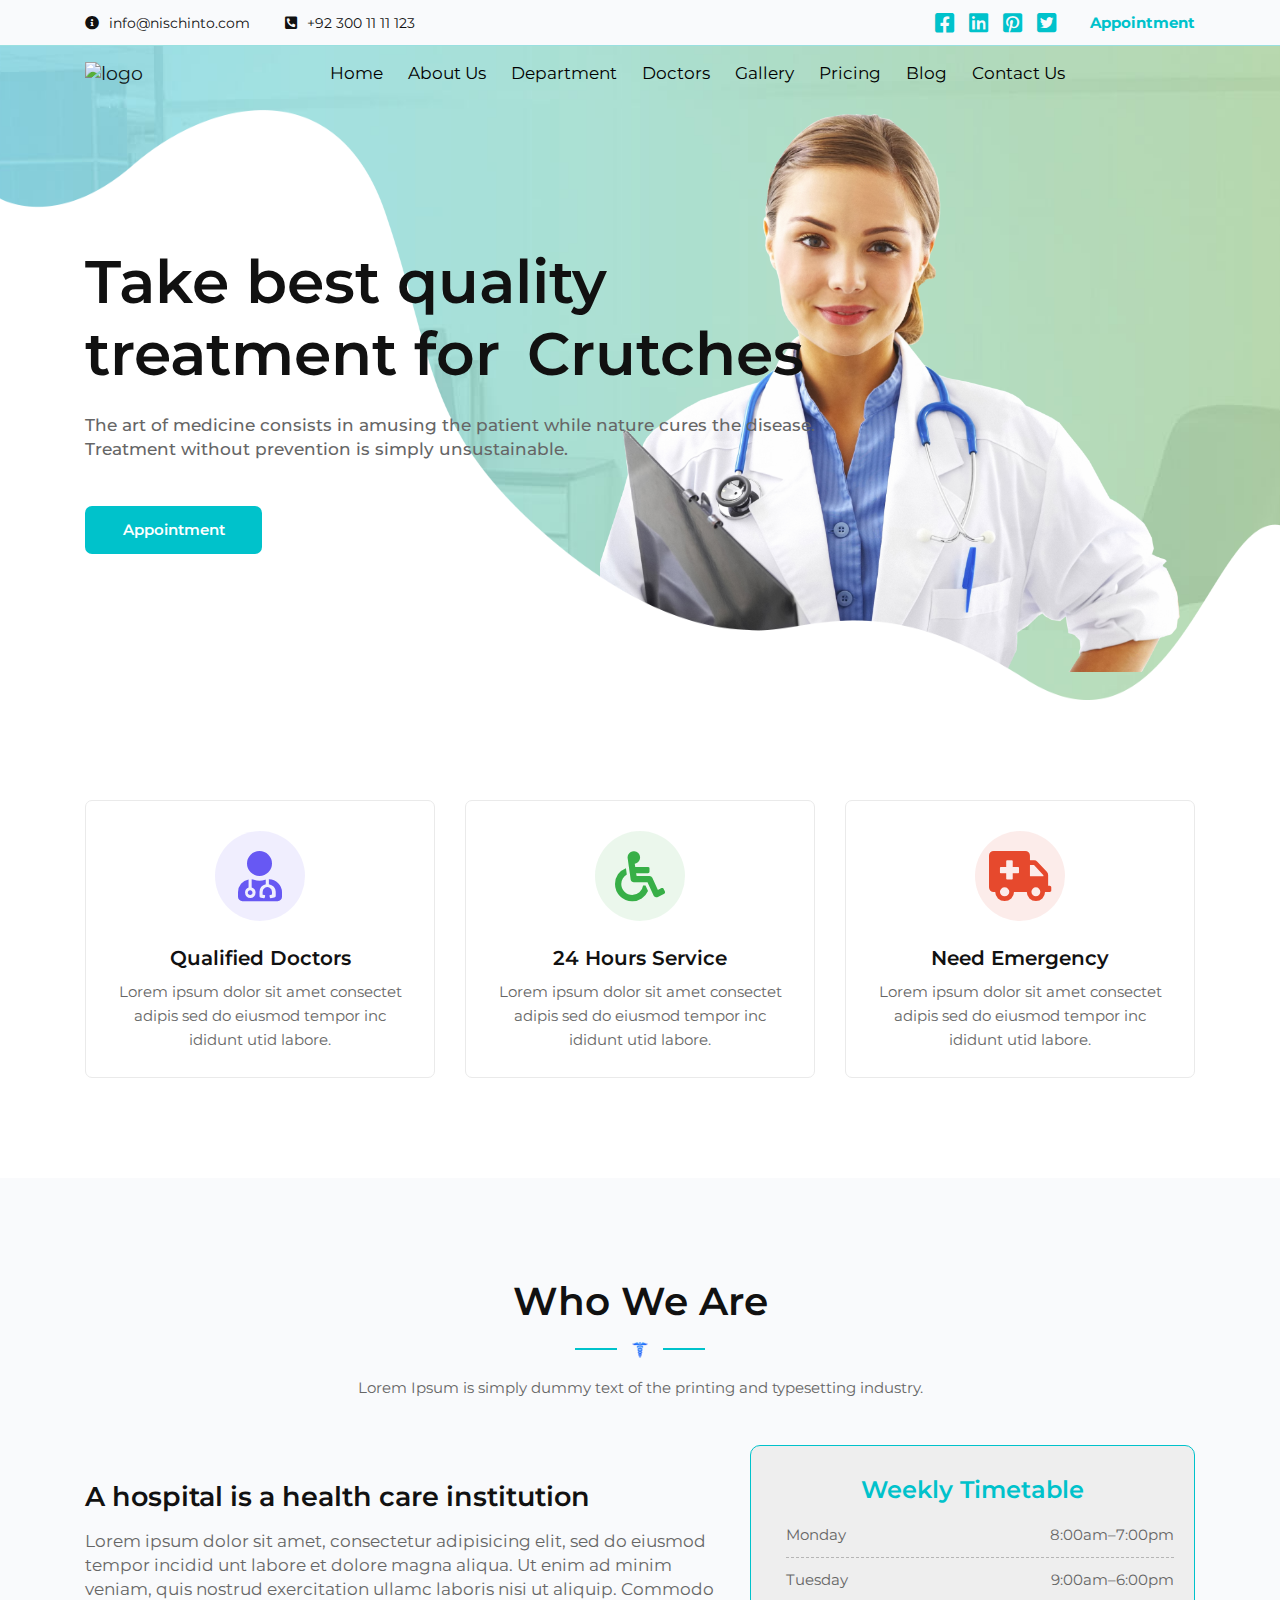
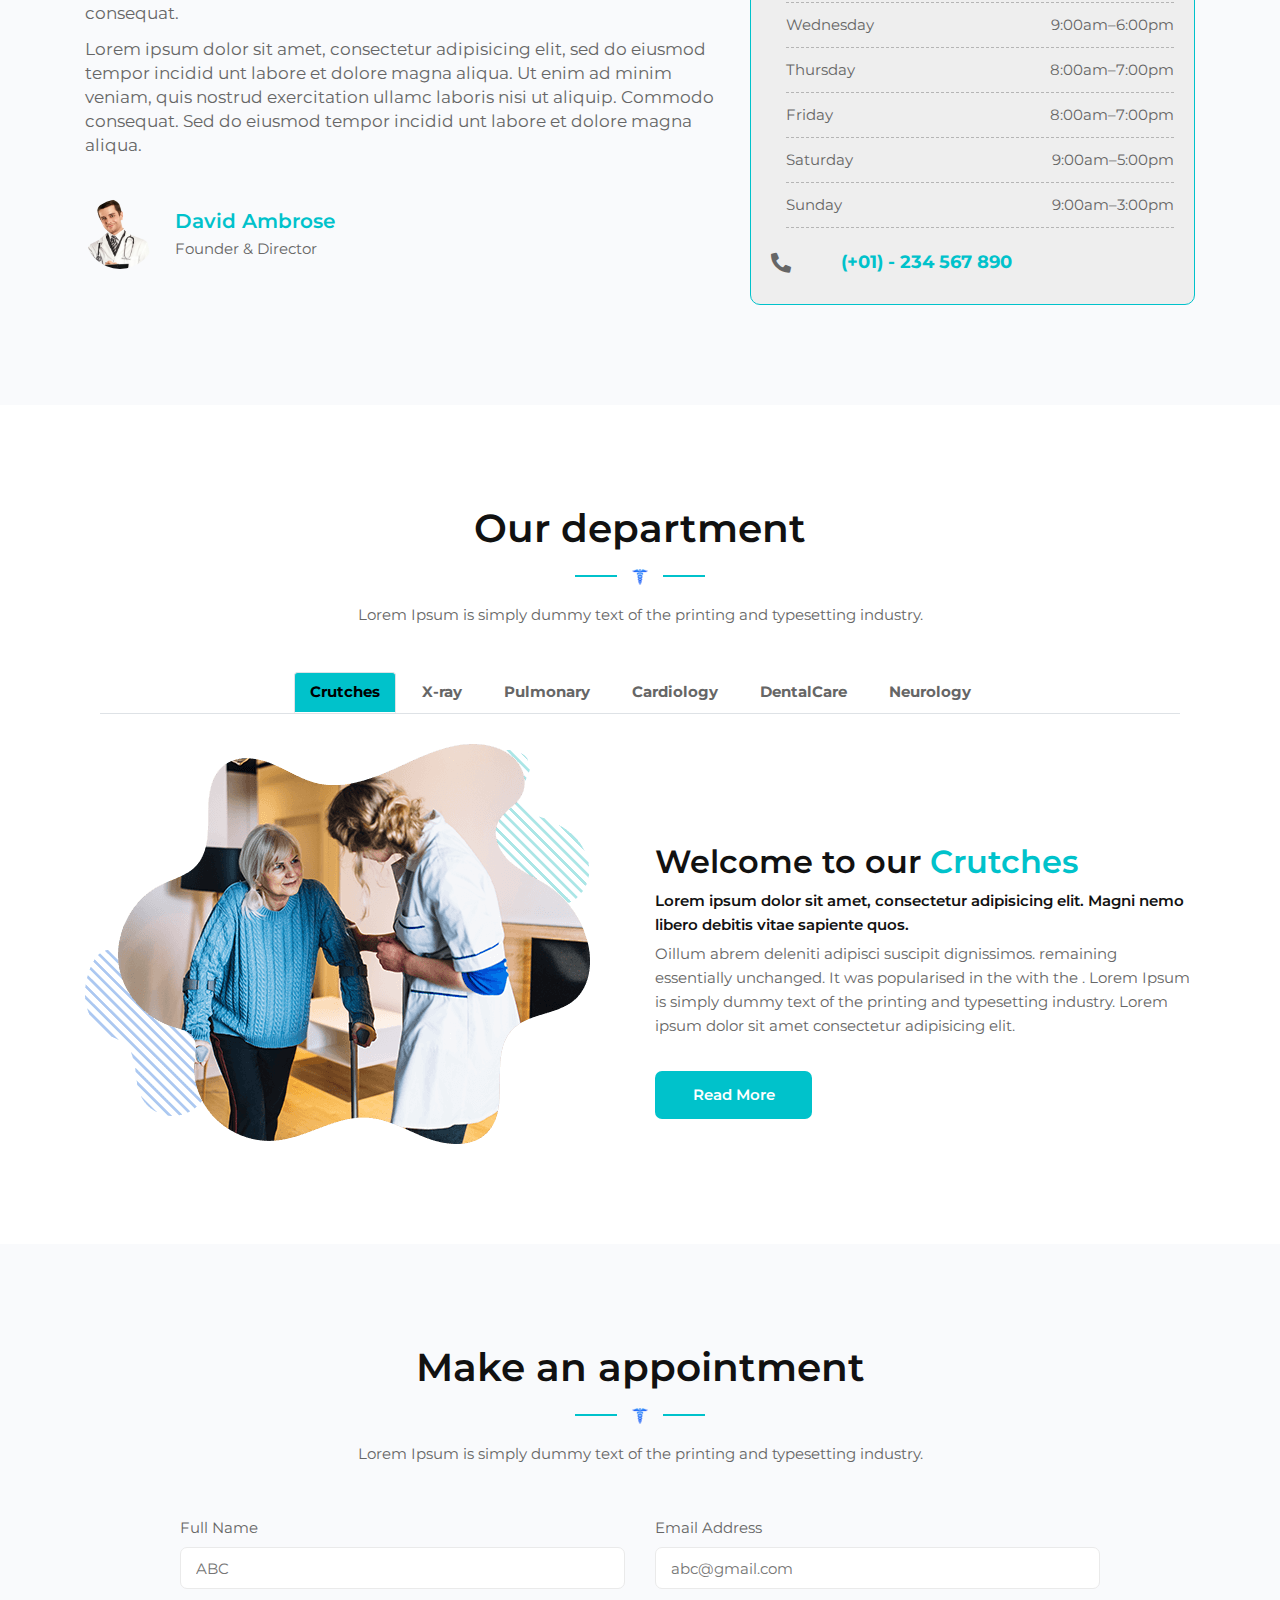
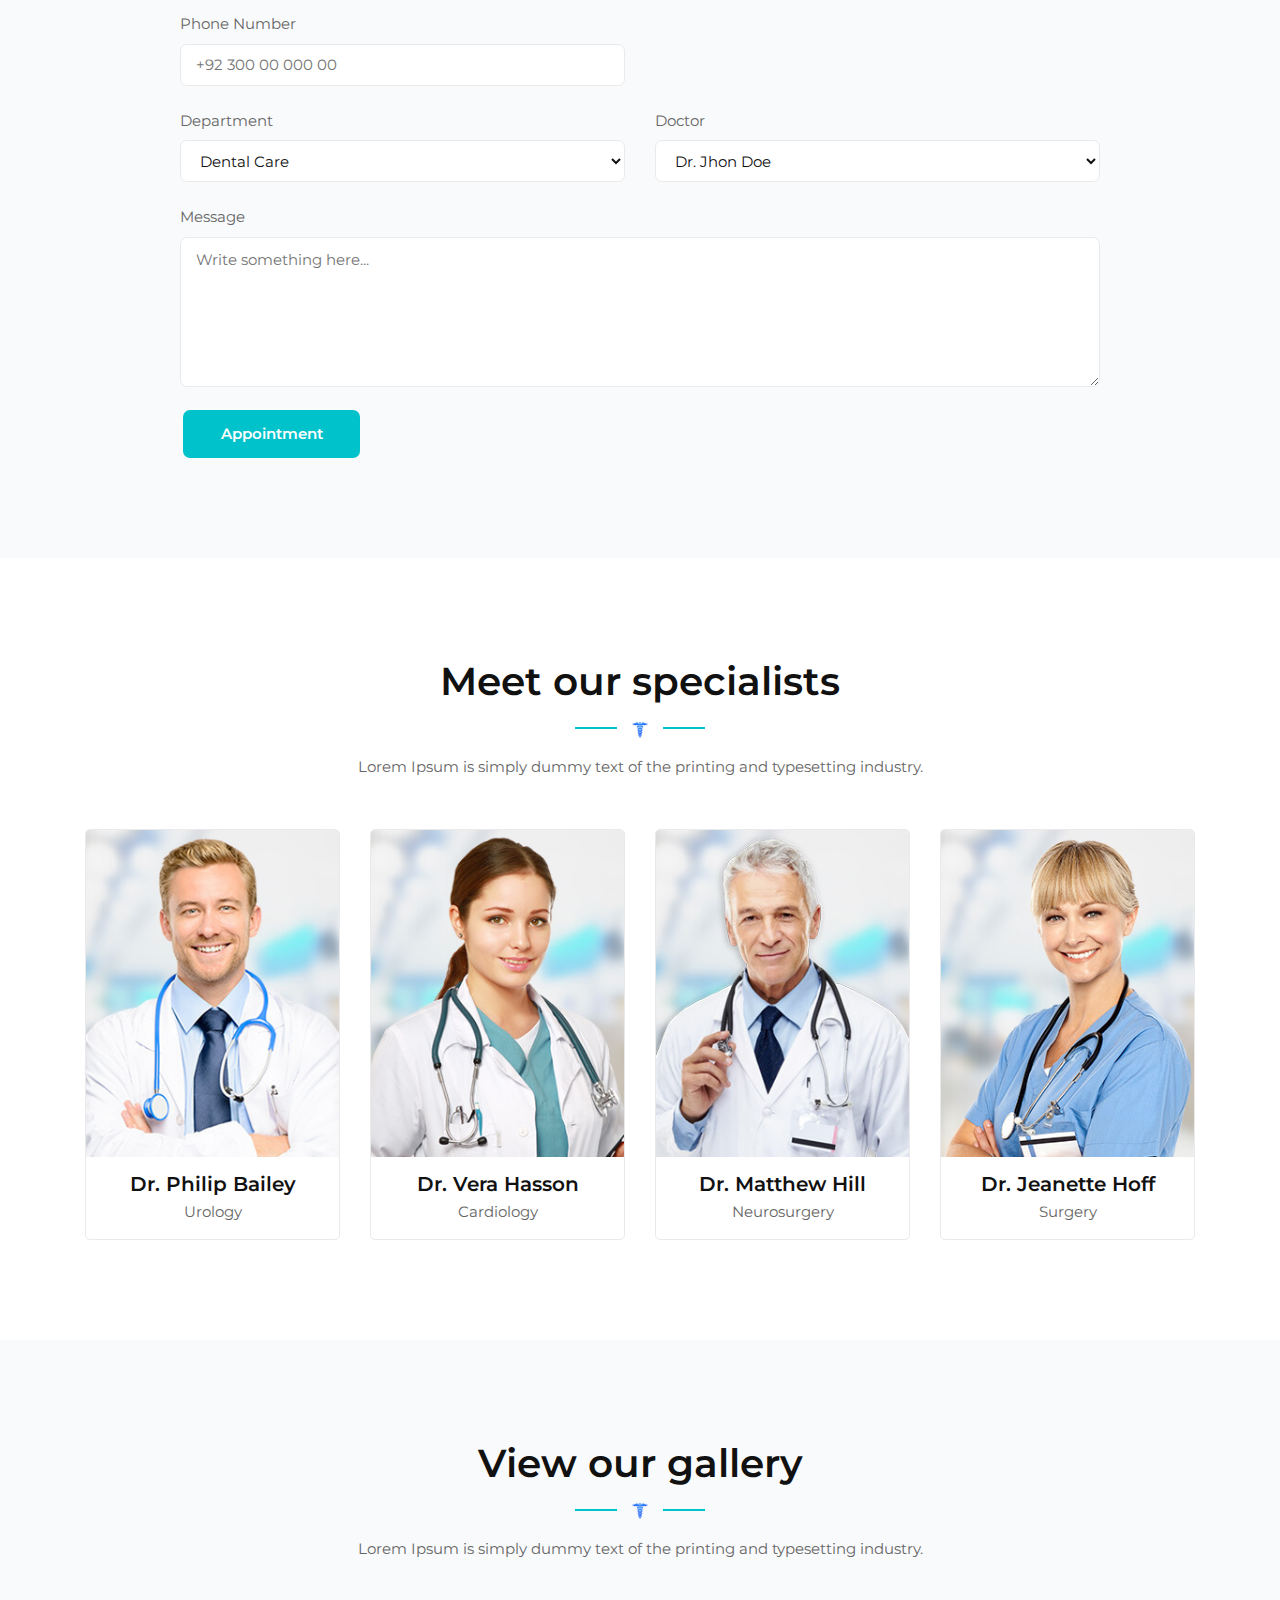
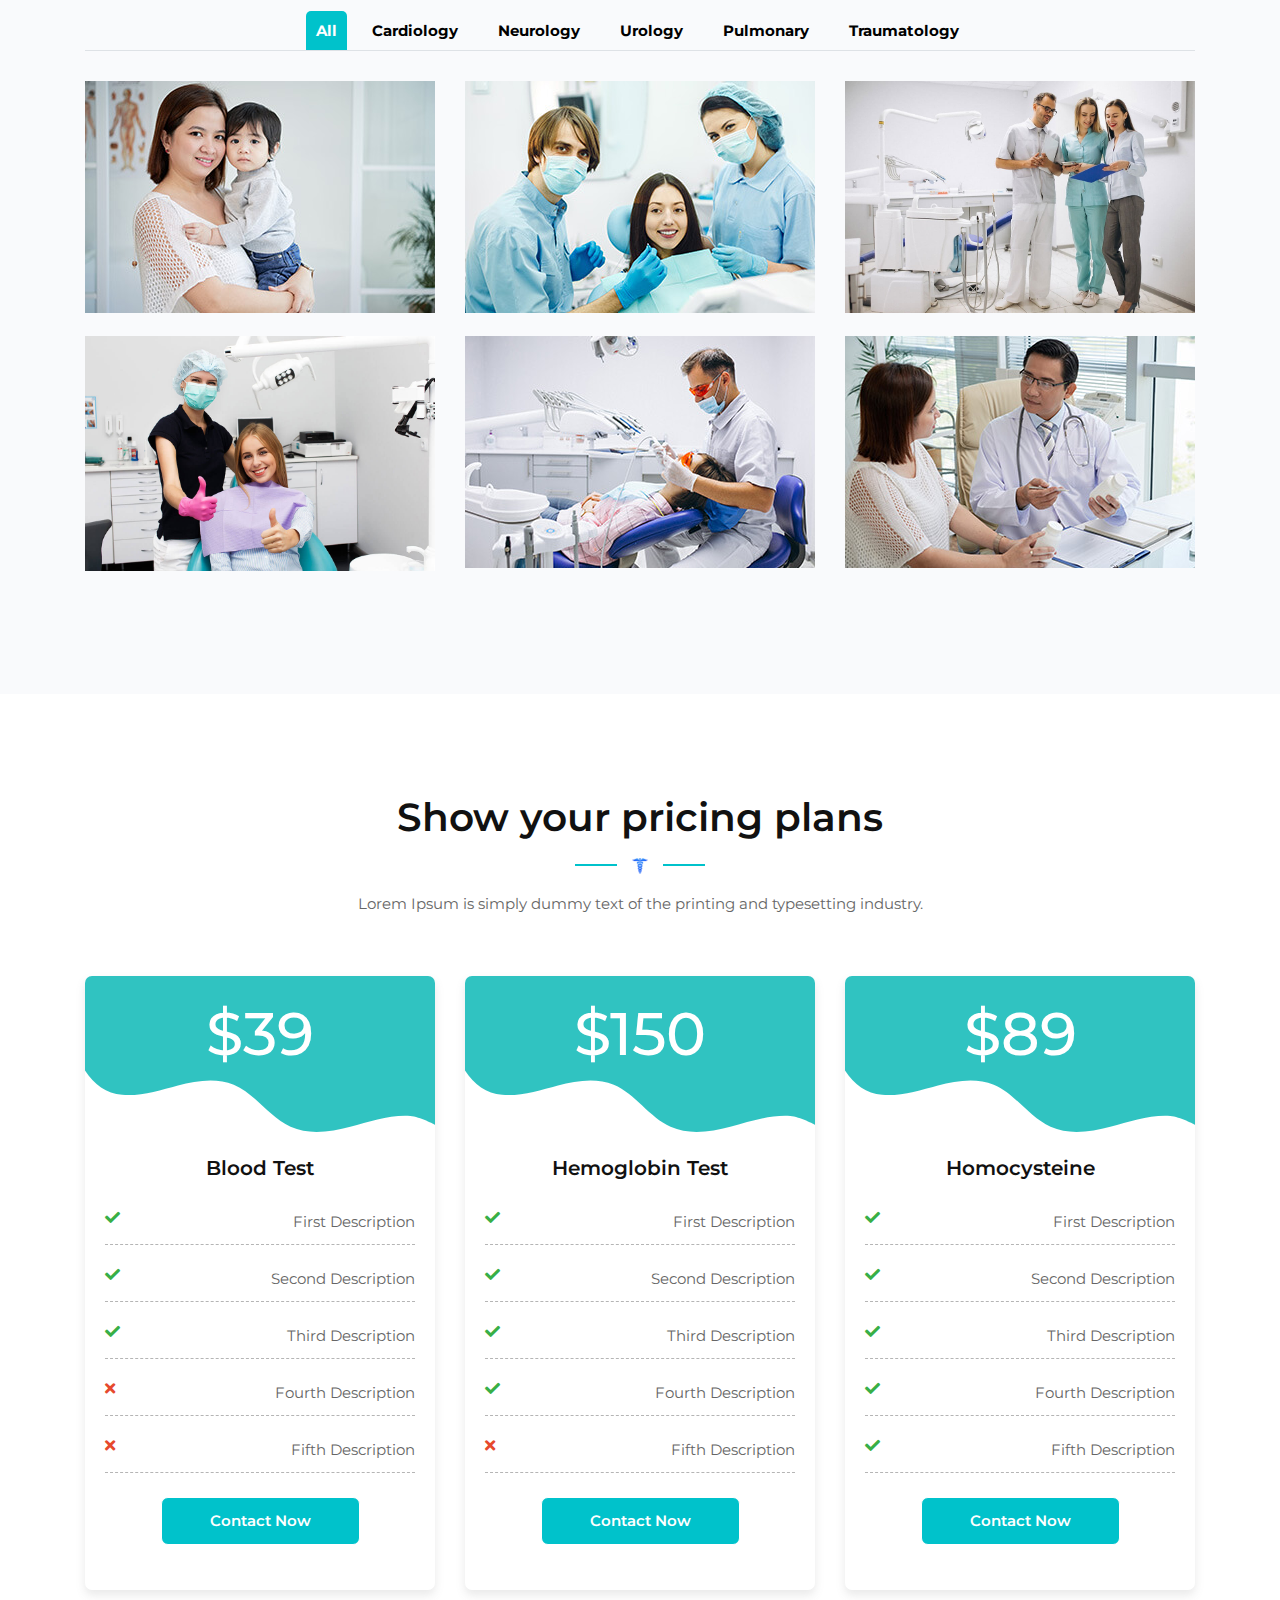
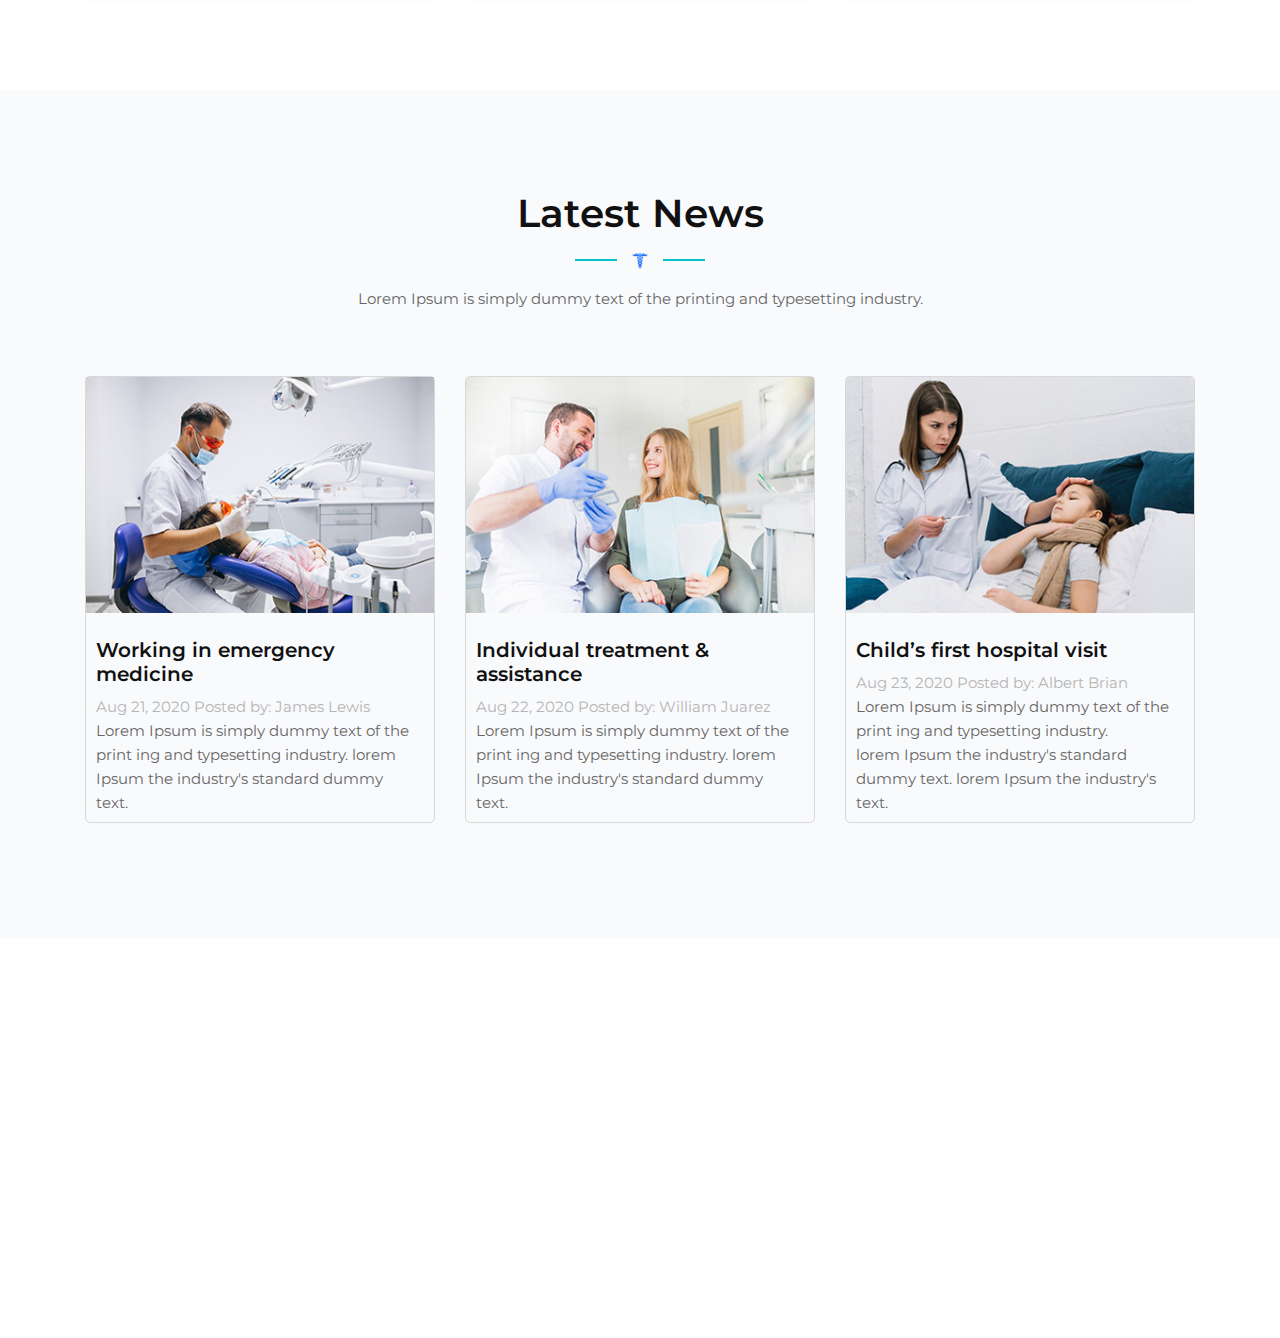
==== commit c2033f03: "abc" ====
--- a/index.html
+++ b/index.html
@@ -62,8 +62,8 @@
     <header class="st-site-header st-style1 st-sticky-header">
       <nav class="navbar navbar-expand-lg navbar-light" id="mynavbar">
         <div class="container">
-          <a class="navbar-brand pb-2" href="index.html"><img class="logo-size" src="assets/images/logo.png" alt="logo"><a>
-        <button class="navbar-toggler" type="button" data-toggle="collapse" data-target="#navbarSupportedContent" aria-controls="navbarSupportedContent" aria-expanded="false" aria-label="Toggle navigation">
+          <a class="navbar-brand " href="index.html"><img class="logo-size" src="assets/images/header-logo.png" alt="logo"><a>
+        <button class="navbar-toggler n-btn-c" type="button" data-toggle="collapse" data-target="#navbarSupportedContent" aria-controls="navbarSupportedContent" aria-expanded="false" aria-label="Toggle navigation">
           <span class="navbar-toggler-icon"></span>
         </button>
       
@@ -108,11 +108,11 @@
             <span class="" id="span-ani">
             </span>
           </h1>
-          <div class="st-hero-subtitle c-size1">The art of medicine consists in amusing the patient while nature cures the
+          <div class="st-hero-subtitle c-size1 mt-4">The art of medicine consists in amusing the patient while nature cures the
             disease. <br>
             Treatment without prevention is simply unsustainable.</div>
-          <div class="st-hero-btn mtc ptc">
-            <a href="#appointment" class="st-btn st-style1 st-color1 st-smooth-move">Appointment</a>
+          <div class="st-hero-btn">
+            <a href="#appointment" class="st-btn st-style1 st-color1 st-smooth-move mt-5">Appointment</a>
           </div>
         </div>
       </div>
@@ -136,11 +136,11 @@
     </div>
     <div class="st-hero-shape"><img src="assets/images/hero-shape.png" alt="hero shape"></div>
   </div>
-  <section class="mt-5">
+  <section class="">
     <div class="container">
       <div class="row">
         <div class="col-lg-4">
-          <div class="st-iconbox st-style1 mbc">
+          <div class="st-iconbox st-style1 pbc">
             <div class="st-iconbox-icon st-purple-box">
               <i class="fas fa-user-md"></i>
             </div>
@@ -150,7 +150,7 @@
           </div>
         </div>
         <div class="col-lg-4">
-          <div class="st-iconbox st-style1 mbc">
+          <div class="st-iconbox st-style1 pbc">
             <div class="st-iconbox-icon st-green-box">
               <i class="fas fa-wheelchair"></i>
             </div>
@@ -160,7 +160,7 @@
           </div>
         </div>
         <div class="col-lg-4">
-          <div class="st-iconbox st-style1 mbc">
+          <div class="st-iconbox st-style1 pbc">
             <div class="st-iconbox-icon st-red-box">
               <i class="fas fa-ambulance"></i>
             </div>
@@ -173,7 +173,7 @@
     </div>
   </section>
 
-  <section class="st-about-wrap st-gray-bg mbc ptc" id="about">
+  <section class="st-about-wrap st-gray-bg" id="about">
     <div class="st-shape-bg">
       <img src="assets/images/hero-shape.png" alt="shape">
     </div>
@@ -205,7 +205,7 @@
                     nisi ut aliquip. Commodo consequat. Sed do eiusmod tempor incidid unt labore et dolore magna
                     aliqua.</p>
                 </div>
-                <div class="st-text-block-avatar">
+                <div class="st-text-block-avatar pbc">
                   <div class="st-avatar-img"><img src="assets/images/slider2.jpg" alt="avatar"></div>
                   <div class="st-avatar-info">
                     <h4 class="st-avatar-name">David Ambrose</h4>
@@ -216,7 +216,7 @@
             </div>
           </div>
         </div>
-        <div class="col-lg-5 wow fadeInRight mt-5 mbc pa" data-wow-duration="0.8s" data-wow-delay="0.2s">
+        <div class="col-lg-5 fadeInRight mt-5 pa pbc" data-wow-duration="0.8s" data-wow-delay="0.2s">
           <div class="st-shedule-wrap">
             <div class="st-shedule">
               <h2 class="st-shedule-title">Weekly Timetable</h2>
@@ -251,9 +251,9 @@
                 </li>
               </ul>
               <div class="st-call st-style1 mt-4">
-                <i class="fas fa-phone-alt"></i>
+                <i class="fas fa-phone-alt fa-lg"></i>
                 <div class="st-call-text">
-                  <div class="st-call-number pl">&nbsp;&nbsp;&nbsp;&nbsp;&nbsp;&nbsp;&nbsp;&nbsp;&nbsp; (+01) - 234 567 890</div>
+                  <div class="st-call-number ">&nbsp;&nbsp;&nbsp;&nbsp;&nbsp;&nbsp;&nbsp;&nbsp;&nbsp; (+01) - 234 567 890</div>
                 </div>
               </div>
             </div>
@@ -281,6 +281,7 @@
         <div class="st-tabs st-fade-tabs st-style1">
           <div class="container">
             <div class="st-isotop-filter st-style1">
+              
             <ul class="nav nav-tabs" role="tablist" id="tabs">
               <li class="nav-item" id="tab-A"><a href="#Crutches" class="nav-link active" data-toggle="tab" role="tab"><b>Crutches</b></a></li>
               <li class="nav-item" id="tab-B"><a href="#xray" class="nav-link" data-toggle="tab" role="tab"><b>X-ray</b></a></li>
@@ -291,12 +292,12 @@
             </ul>
           </div>
           </div>          
-          <div class="tab-content mbc">
+          <div class="tab-content">
             <div id="Crutches" class="st-tab active" aria-labelledby="tab-A">
               <div class="st-imagebox st-style2">
                 <div class="row">
                   <div class="col-lg-6">
-                    <div class="st-imagebox-img"><img src="assets/images/crutches.png" alt="service"></div>
+                    <div class="st-imagebox-img pbc2"><img src="assets/images/crutches.png" alt="service"></div>
                   </div>
                   <div class="col-lg-6">
                     <div class="st-vertical-middle">
@@ -323,7 +324,7 @@
               <div class="st-imagebox st-style2">
                 <div class="row">
                   <div class="col-lg-6">
-                    <div class="st-imagebox-img"><img src="assets/images/xray.png" alt="service"></div>
+                    <div class="st-imagebox-img pbc2"><img src="assets/images/xray.png" alt="service"></div>
                   </div>
                   <div class="col-lg-6">
                     <div class="st-vertical-middle">
@@ -350,7 +351,7 @@
               <div class="st-imagebox st-style2">
                 <div class="row">
                   <div class="col-lg-6">
-                    <div class="st-imagebox-img"><img src="assets/images/pulmonary.png" alt="service"></div>
+                    <div class="st-imagebox-img pbc2"><img src="assets/images/pulmonary.png" alt="service"></div>
                   </div>
                   <div class="col-lg-6">
                     <div class="st-vertical-middle">
@@ -377,7 +378,7 @@
               <div class="st-imagebox st-style2">
                 <div class="row">
                   <div class="col-lg-6">
-                    <div class="st-imagebox-img"><img src="assets/images/cardiology.png" alt="service"></div>
+                    <div class="st-imagebox-img pbc2"><img src="assets/images/cardiology.png" alt="service"></div>
                   </div>
                   <div class="col-lg-6">
                     <div class="st-vertical-middle">
@@ -404,7 +405,7 @@
               <div class="st-imagebox st-style2">
                 <div class="row">
                   <div class="col-lg-6">
-                    <div class="st-imagebox-img"><img src="assets/images/dental-care.png" alt="service"></div>
+                    <div class="st-imagebox-img pbc2"><img src="assets/images/dental-care.png" alt="service"></div>
                   </div>
                   <div class="col-lg-6">
                     <div class="st-vertical-middle">
@@ -431,7 +432,7 @@
               <div class="st-imagebox st-style2">
                 <div class="row">
                   <div class="col-lg-6">
-                    <div class="st-imagebox-img"><img src="assets/images/neurology.png" alt="service"></div>
+                    <div class="st-imagebox-img pbc2"><img src="assets/images/neurology.png" alt="service"></div>
                   </div>
                   <div class="col-lg-6">
                     <div class="st-vertical-middle">
@@ -445,7 +446,7 @@
                             of the printing and typesetting industry. Lorem ipsum dolor sit amet consectetur adipisicing
                             elit.</div>
                         </div>
-                        <div class="st-imagebox-btn">
+                        <div class="st-imagebox-btn pbc2">
                           <a href="#" class="st-btn st-style1 st-size-medium st-color1">Read More</a>
                         </div>
                       </div>
@@ -463,7 +464,7 @@
     <section id="appointment" class="st-shape-wrap st-gray-bg form-bg-img">
       <div class="container">
         <div class="st-section-heading st-style1">
-          <h2 class="st-section-heading-title pt-5">Make an appointment</h2>
+          <h2 class="st-section-heading-title">Make an appointment</h2>
           <div class="st-seperator">
             <div class="st-seperator-left wow fadeInLeft" data-wow-duration="1s" data-wow-delay="0.2s"></div>
             <div class="st-seperator-center"><img src="assets/images/logo.png" alt="icon"></div>
@@ -476,7 +477,7 @@
       </div>
       <div class="container">
         <div class="row">
-          <div class="col-lg-10 offset-lg-1 mbc">
+          <div class="col-lg-10 offset-lg-1">
             <form method="POST"  class="st-appointment-form" id="appointment-form">
               <div id="st-alert1"></div>
               <div class="row">
@@ -499,7 +500,7 @@
                   </div>
                 </div>
                 <div class="col-lg-6">
-                  <div class="st-form-field st-style1">
+                  <div class="st-form-field st-style1 bg-wh>
                     <label>Booking Date</label>
                     <input name="udate" type="date" id="udate" placeholder="dd/mm/yy">
                     <div class="form-field-icon"></div>
@@ -509,7 +510,7 @@
                   <div class="st-form-field st-style1">
                     <label>Department</label>
                     <div class="st-custom-select-wrap">
-                      <select name="udepartment" id="udepartment" class="st_select1"
+                      <select name="udepartment" id="udepartment" class="st_select1 bg-wh"
                         data-placeholder="Select department">
                         <option value="dental-care">Dental Care</option>
                         <option value="neurology">Neurology</option>
@@ -525,7 +526,7 @@
                   <div class="st-form-field st-style1">
                     <label>Doctor</label>
                     <div class="st-custom-select-wrap">
-                      <select name="udoctor" class="st_select1" id="udoctor" data-placeholder="Select doctor">
+                      <select name="udoctor" class="st_select1 bg-wh" id="udoctor" data-placeholder="Select doctor">
                         <option value="jhon-doe">Dr. Jhon Doe</option>
                         <option value="mak-rushi">Dr. Roshni</option>
                         <option value="mohoshin-kabir">Dr. Mohsin</option>
@@ -543,7 +544,7 @@
                       placeholder="Write something here..."></textarea>
                   </div>
                 </div>
-                <div class="text-center">
+                <div class="text-center pbc">
                       <button class="plb st-btn st-style1 st-color1 st-size-medium" href="/index.html">
                         Appointment
                       </button>
@@ -555,7 +556,7 @@
       </div>
     </section>
 
-    <section class="ptc" id="doctors">
+    <section class="" id="doctors">
       <div class="container">
         <div class="st-section-heading st-style1">
           <h2 class="st-section-heading-title">Meet our specialists</h2>
@@ -573,7 +574,7 @@
         <div class="row">
           <div class="col-lg-3">
             <div class="">
-              <div class="st-member st-style1 st-zoom mbc">
+              <div class="st-member st-style1 st-zoom pbc">
                 <div class="st-member-img">
                   <img src="assets/images/member1.jpg" alt="" class="cen-ter st-zoom-in w-100">
                   <a class="st-doctor-link" href="#"><i class="fas fa-link"></i></a>
@@ -598,7 +599,7 @@
             </div>
           </div>
               <div class="col-lg-3">
-                <div class="st-member st-style1 st-zoom mbc">
+                <div class="st-member st-style1 st-zoom pbc">
                   <div class="st-member-img">
                     <img src="assets/images/member2.jpg" alt="member2" class="cen-ter st-zoom-in w-100">
                     <a class="st-doctor-link" href="#"><i class="fas fa-link"></i></a>
@@ -622,7 +623,7 @@
                 </div>
               </div>
               <div class="col-lg-3">
-                <div class="st-member st-style1 st-zoom mbc">
+                <div class="st-member st-style1 st-zoom pbc">
                   <div class="st-member-img">
                     <img src="assets/images/member3.jpg" alt="member3" class="cen-ter st-zoom-in w-100">
                     <a class="st-doctor-link" href="#"><i class="fas fa-link"></i></a>
@@ -646,7 +647,7 @@
                 </div>
               </div>
               <div class="col-lg-3">
-                <div class="st-member st-style1 st-zoom mbc">
+                <div class="st-member st-style1 st-zoom">
                   <div class="st-member-img">
                     <img src="assets/images/member4.jpg" alt="member4" class="cen-ter st-zoom-in w-100">
                     <a class="st-doctor-link" href="#"><i class="fas fa-link"></i></a>
@@ -674,7 +675,7 @@
    </section>
 
   <section class="st-gray-bg" id="gallery">
-      <div class="pt"></div>
+      <div class=""></div>
       <div class="container">
         <div class="st-section-heading st-style1">
           <h2 class="st-section-heading-title">View our gallery</h2>
@@ -691,8 +692,8 @@
       <div class="container">
         <div class="st-portfolio-wrapper pbc">
           <div class="st-isotop-filter st-style1 text-center">
-            <ul class="st-mp0">
-              
+            
+            <ul class="st-mp1">
               <li class="list active" data-filter="all"><b>All</b></li>
               <li class="list" data-filter="cardiology"><b>Cardiology</b></li>
               <li class="list" data-filter="neurology"><b>Neurology</b></li>
@@ -757,7 +758,7 @@
       </div>
     </section>
 
-    <section id="price" class="mtc">
+    <section id="price" class="">
       <div class="container">
         <div class="st-section-heading st-style1">
           <h2 class="st-section-heading-title">Show your pricing plans</h2>
@@ -773,7 +774,7 @@
       <div class="container">
         <div class="row">
               <div class="col-lg-4">
-                <div class="st-pricing-table st-style1 mt-3 mbc">
+                <div class="st-pricing-table st-style1 pbc mt-3">
                   <div class="st-pricing-head">
                     <h2 class="st-price">$39</h2>
                     <img src="assets/images/price-shape.svg" alt="shape" class="st-pricing-head-shape">
@@ -795,7 +796,7 @@
                 </div>
               </div>
               <div class="col-lg-4">
-                <div class="st-pricing-table st-style1 mt-3 mbc">
+                <div class="st-pricing-table st-style1 pbc mt-3">
                   <div class="st-pricing-head">
                     <h2 class="st-price">$150</h2>
                     <img src="assets/images/price-shape.svg" alt="shape" class="st-pricing-head-shape">
@@ -817,7 +818,7 @@
                 </div>
               </div>
               <div class="col-lg-4">
-                <div class="st-pricing-table st-style1 mt-3 mbc">
+                <div class="st-pricing-table st-style1 pbc mt-3">
                   <div class="st-pricing-head">
                     <h2 class="st-price">$89</h2>
                     <img src="assets/images/price-shape.svg" alt="shape" class="st-pricing-head-shape">
@@ -860,12 +861,12 @@
       <div class="container">
         <div class="row">
           <div class="col-lg-4">
-            <div class="st-post st-style3 mbc">
+            <div class="st-post st-style3 b-shad mb-5">
               <a href="/nischinto/blogdetail.html" class="st-post-thumb st-link-hover-wrap st-zoom">
-                <img class="st-zoom-in" src="assets/images/blog1.jpg" alt="blog1">
+                <img class="st-zoom-in cen-ter" src="assets/images/blog1.jpg" alt="blog1">
                 <span class="st-link-hover"><i class="fas fa-link"></i></span>
               </a>
-              <div class="st-post-info">
+              <div class="st-post-info p2">
                 <h2 class="st-post-title"><a href="/nischinto/blogdetail.html">Working in emergency medicine</a></h2>
                 <div class="st-post-meta">
                   <span class="st-post-date">Aug 21, 2020</span>
@@ -875,18 +876,18 @@
                     </a>
                   </span>
                 </div>
-                <div class="st-post-text">Lorem Ipsum is simply dummy text of the print ing and typesetting industry.
+                <div class="st-post-text pb-2">Lorem Ipsum is simply dummy text of the print ing and typesetting industry.
                   lorem Ipsum the industry's standard dummy text.</div>
               </div>
             </div>
           </div>
           <div class="col-lg-4">
-            <div class="st-post st-style3 mbc">
+            <div class="st-post st-style3 b-shad mb-5">
               <a href="/nischinto/blogdetail.html" class="st-post-thumb st-link-hover-wrap st-zoom">
-                <img class="st-zoom-in" src="assets/images/blog2.jpg" alt="blog1">
+                <img class="st-zoom-in cen-ter" src="assets/images/blog2.jpg" alt="blog1">
                 <span class="st-link-hover"><i class="fas fa-link"></i></span>
               </a>
-              <div class="st-post-info">
+              <div class="st-post-info p2">
                 <h2 class="st-post-title"><a href="/nischinto/blogdetail.html">Individual treatment & assistance</a></h2>
                 <div class="st-post-meta">
                   <span class="st-post-date">Aug 22, 2020</span>
@@ -896,19 +897,18 @@
                     </a>
                   </span>
                 </div>
-                <div class="st-post-text">Lorem Ipsum is simply dummy text of the print ing and typesetting industry.
+                <div class="st-post-text pb-2">Lorem Ipsum is simply dummy text of the print ing and typesetting industry.
                   lorem Ipsum the industry's standard dummy text.</div>
               </div>
             </div>
-            <div class="st-height-b0 st-height-lg-b30"></div>
           </div>
           <div class="col-lg-4">
-            <div class="st-post st-style3 mbc">
+            <div class="st-post st-style3 b-shad mb-5">
               <a href="/nischinto/blogdetail.html" class="st-post-thumb st-link-hover-wrap st-zoom">
-                <img class="st-zoom-in" src="assets/images/blog3.jpg" alt="blog1">
+                <img class="st-zoom-in cen-ter" src="assets/images/blog3.jpg" alt="blog1">
                 <span class="st-link-hover"><i class="fas fa-link"></i></span>
               </a>
-              <div class="st-post-info">
+              <div class="st-post-info p2">
                 <h2 class="st-post-title"><a href="/nischinto/blogdetail.html">Child’s first hospital visit</a></h2>
                 <div class="st-post-meta">
                   <span class="st-post-date">Aug 23, 2020</span>
@@ -918,8 +918,8 @@
                     </a>
                   </span>
                 </div>
-                <div class="st-post-text">Lorem Ipsum is simply dummy text of the print ing and typesetting industry.
-                  lorem Ipsum the industry's standard dummy text.</div>
+                <div class="st-post-text pb-2">Lorem Ipsum is simply dummy text of the print ing and typesetting industry.
+                  <br> lorem Ipsum the industry's standard dummy text. lorem Ipsum the industry's text.</div>
               </div>
               <div class="st-post-footer">
               </div>
@@ -928,12 +928,6 @@
         </div>
       </div>
     </section>
-    
-    <div class="st-google-map">
-      <iframe
-        src="https://www.google.com/maps/embed?pb=!1m18!1m12!1m3!1d96652.27317354927!2d-74.33557928194516!3d40.79756494697628!2m3!1f0!2f0!3f0!3m2!1i1024!2i768!4f13.1!3m3!1m2!1s0x89c3a82f1352d0dd%3A0x81d4f72c4435aab5!2sTroy+Meadows+Wetlands!5e0!3m2!1sen!2sbd!4v1563075599994!5m2!1sen!2sbd"
-        allowfullscreen></iframe>
-    </div>
   </div>
 <div class="try"></div>
   <footer class="st-site-footer st-sticky-footer st-dynamic-bg footer-bg-img">
@@ -945,8 +939,7 @@
               <div class="st-text-field">
                 <img src="assets/images/footer-logo.png" alt="Nischinto" class="st-footer-logo">
                 <div class="st-height-b25 st-height-lg-b25"></div>
-                <div class="st-footer-text">Lorem ipsum dolor sit consectet adipisicing sed do eiusmod temp incididunt
-                  ut labore. Lorem Ipsum is simply dummy.</div>
+                <div class="st-footer-text mt-5">Lorem ipsum dolor sit consectet adipisicing sed.</div>
                 <div class="st-height-b25 st-height-lg-b25"></div>
                 <ul class="st-social-btn st-style1 st-mp0 mt-4">
                   <li><a href="#"><i class="fab fa-facebook-square"></i></a></li>
@@ -958,7 +951,7 @@
             </div>
           </div>
           <div class="col-lg-3">
-            <div class="st-footer-widget">
+            <div class="st-footer-widget line-h">
               <h2 class="st-footer-widget-title">Useful Links</h2>
               <ul class="st-footer-widget-nav st-mp0">
                 <li><a href="#"><i class="fas fa-chevron-right"></i>FAQs</a></li>
@@ -969,7 +962,7 @@
             </div>
           </div>
           <div class="col-lg-3">
-            <div class="st-footer-widget">
+            <div class="st-footer-widget line-h">
               <h2 class="st-footer-widget-title">Departments</h2>
               <ul class="st-footer-widget-nav st-mp0">
                 <li><a href="#"><i class="fas fa-chevron-right"></i>Rehabilitation</a></li>
@@ -980,13 +973,13 @@
             </div>
           </div>
           <div class="col-lg-3">
-            <div class="st-footer-widget">
+            <div class="st-footer-widget line-h2">
               <h2 class="st-footer-widget-title">Contacts</h2>
               <ul class="st-footer-contact-list st-mp0">
-                <li><span class="st-footer-contact-title"><b>Address:</b></span> &nbsp;&nbsp;1223 Fulton Street San Diego CA 941-23 USA
-                </li><br>
+                <li><span class="st-footer-contact-title"><b>Address:</b></span> &nbsp;&nbsp;CA 941-23 USA
+                </li>
                 <a href="mailto:abc@gmail.com"><span class="st-footer-contact-title"><b>Email:&nbsp;&nbsp;&nbsp;&nbsp;&nbsp;&nbsp;</b></span> abc@gmail.com</a><br>
-                <a href="tel:+92 300 11 23 444"><span><b>Phone:</b>&nbsp;&nbsp;&nbsp;&nbsp;&nbsp;&nbsp;&nbsp;</span>+92 300 11 23 444</a><br>
+                <a href="tel:+92 300 11 23 444"><span><b>Phone:</b>&nbsp;&nbsp;&nbsp;&nbsp;&nbsp;&nbsp;</span>+92 300 11 23 444</a><br>
                 <a href="tel:053 1111111"><span class="plm"></span>053 11 11 111</a>
               </ul>
             </div>
--- a/assets/css/style.css
+++ b/assets/css/style.css
@@ -1,4 +1,3 @@
-
 @import url("https://fonts.googleapis.com/css?family=Montserrat:300,400,500,600,700&display=swap");
 body, html {
   color: #666;
@@ -72,10 +71,9 @@
   -webkit-transition: all 0.3s ease;
   -o-transition: all 0.3s ease;
   transition: all 0.3s ease; }
-
-
-  .pt{
-    padding-top: 45px;
+  section{
+    padding-top: 100px;
+    padding-bottom: 70px;
   }
   .pb{
     padding-bottom: 50px;
@@ -87,12 +85,10 @@
     padding-top: 380px;
   }
   .st-footer-logo{
-    width: 100px;
-    padding-bottom: 20px;
-  }
-  
+    width: 80%;
+  }
   .sticky{
-    background-color: rgb(3, 82, 156)!important;
+    background-color: #00c2cb!important;
     position: fixed;
     top: 0;
     width: 100%;
@@ -145,23 +141,22 @@
 .nav-btn .btn{
   background-color: var(--black);
   border-color: var(--black);
-  color: var(--red);
 }
 .nav-btn .btn:hover{
   background-color: transparent;
-  border-color: #ff787c;
   color: var(--black);
 }
-
 .nav-btn{
   border: 2px solid #fff;
   border-radius: 5px;
   padding: 8px 14px;
 }
 .pl{
-  text-align: right;
-}
-
+  padding-left: 50px;
+}
+.bg-wh{
+  background-color: white;
+}
 .sliderimg{
   width: 600px;
 }
@@ -173,18 +168,19 @@
 a:hover {
   text-decoration: none;
   color: inherit; }
-
   .list{
+    padding: 7.5px 15px;
     cursor: pointer;
   }
   .padding-contact{
     padding-top: 100px;
   }
   .btn-color{
-    color: rgb(3, 82, 156);
+    background-color: #00c2cb;
+    color: white;
   }
   section ul li.active{
-    background-color: rgb(3, 82, 156);
+    background-color: #00c2cb;
     color: white;
     padding-left: 10px;
     padding-right: 10px;
@@ -194,6 +190,18 @@
   .plb{
     margin-left: 18px;
   }
+  .b-shad{
+    border: 1px solid;
+    border-radius: 5px;
+    border-color: rgb(216, 216, 216);
+  }
+  .b-shad:hover {
+    transform: translateY(-1px);
+    box-shadow: 0px 5px 10px 0px rgba(68, 68, 68, 0.1); }
+    .p2{
+      padding-left: 10px;
+      padding-right: 20px;
+    }
 #span-ani::before {
     content: "Crutches";
     animation: animate infinite 8s;
@@ -202,7 +210,12 @@
 .plm{
   padding-left: 85px;
 }
-
+.line-h{
+  line-height: 24px;
+}
+.line-h2{
+  line-height: 37px;
+}
 @keyframes animate {
 
     20% {
@@ -217,12 +230,15 @@
     }
     80% {
       content: "Neurology";
-  }
-  
-}
-
+  } 
+}
 .plc{
-  padding-left: 400px;
+  margin-left: 500px;
+}
+@media screen and (max-width: 1200px) {
+  .plc{
+    margin-left: 155px;
+  }
 }
 .plcl{
   padding-left: 100px;
@@ -230,7 +246,6 @@
 .navbar-collapse{
   color: #000;
 }
- 
 @media screen and (max-width: 991px) {
   body, html {
     font-size: 14px; } }
@@ -238,8 +253,13 @@
   list-style: none;
   margin: 0;
   padding: 0; }
-
-
+  .st-mp1 {
+    list-style: none;
+    margin: 0;
+    padding: 0;
+    border-bottom: 1px solid #dee2e6;
+    color: black;
+  }
 .st-zoom {
   position: relative;
   overflow: hidden; }
@@ -405,7 +425,7 @@
   right: 20px;
   width: 50px;
   height: 120px;
-  background: rgb(3, 82, 156);
+  background: #00c2cb;
   border-radius: 0 0 40px 40px;
   display: flex;
   align-items: flex-end;
@@ -413,7 +433,7 @@
   opacity: 0;
   transition: all 0.3s ease; }
   .st-link-hover-wrap .st-link-hover i {
-    color: rgb(3, 82, 156);
+    color: #00c2cb;
     background-color: #fff;
     height: 40px;
     width: 40px;
@@ -519,7 +539,7 @@
     .st-top-header-list li i {
       margin-right: 10px; }
     .st-top-header-list li a:hover {
-      color: rgb(3, 82, 156); }
+      color: #00c2cb; }
     .st-top-header-list li span {
       color: #b5b5b5;
       font-weight: 500; }
@@ -527,27 +547,13 @@
 .st-top-header-btn {
   font-size: 15px;
   font-weight: 700;
-  color: rgb(3, 82, 156); }
+  color: #00c2cb; }
   .st-top-header-btn:hover {
     color: #111; }
   .st-top-header-btn.st-type1 {
-    background-color: rgb(3, 82, 156);
+    background-color: #00c2cb;
     color: #fff;
     padding: 11px 25px; }
-
-
-
-
-
-
-
-
-
-
-
-
-
-
 .st-site-header.st-style1 {
   transition: all 0.4s ease; }
   .st-site-header.st-style1 .st-main-header-in {
@@ -564,13 +570,10 @@
     margin-right: 20px; }
     .st-site-header.st-style1 .st-social-btn.st-style1 li:last-child {
       margin-right: 0; }
-
-
 .st-site-header.st-style1.st-type1 {
   position: relative;
   z-index: 11;
   background: #fff; }
-
 .st-site-header.st-style1.st-type2 {
   box-shadow: none; }
   .st-site-header.st-style1.st-type2 .st-top-header {
@@ -633,7 +636,6 @@
     .st-main-header .container-fluid {
       padding-right: 40px;
       padding-left: 40px; }
-
 
   .st-munu-toggle,
   .st-munu-dropdown-toggle {
@@ -660,7 +662,6 @@
 
   /*Mobile Menu Button*/
 
-
 .st-btn.st-style1,
 .st-btn.st-style2 {
   display: inline-flex;
@@ -689,7 +690,7 @@
   box-shadow: 0px 5px 10px 0px rgba(68, 68, 68, 0.1); }
 
 .st-btn.st-style1.st-color1 {
-  background-color: rgb(3, 82, 156);
+  background-color: #00c2cb;
   color: #fff; }
 
 .st-btn.st-style1.st-color2 {
@@ -705,7 +706,7 @@
   color: #fff; }
 
 .st-btn.st-style1.st-color5 {
-  background: linear-gradient(45deg, #1446ea 0%, #03dcec 88%, #03dcec 100%);
+  background: linear-gradient(45deg, #00c2cb 0%, #00c2cb 88%, #00c2cb 100%);
   color: #fff; }
 
 @media screen and (max-width: 991px) {
@@ -812,7 +813,7 @@
   margin-bottom: 15px; }
   .st-seperator .st-seperator-left,
   .st-seperator .st-seperator-right {
-    background-color: rgb(3, 82, 156);
+    background-color: #00c2cb;
     height: 2px;
     width: 42px;
     flex: none; }
@@ -839,7 +840,7 @@
   background-color: #fff; }
   .st-iconbox.st-style1:hover {
     border-color: transparent;
-    box-shadow: 0px 1px 30px 0px rgba(112, 112, 112, 0.15); }
+    box-shadow: 0px 0.1px 10px 0px rgba(112, 112, 112, 0.15); }
   .st-iconbox.st-style1 .st-iconbox-icon {
     display: flex;
     align-items: center;
@@ -864,7 +865,7 @@
     margin-bottom: 2px;
     font-size: 20px;
     line-height: 1.4em;
-    color: rgb(3, 82, 156); }
+    color: #00c2cb; }
   .st-text-block-avatar .st-avatar-img {
     flex: none;
     height: 70px;
@@ -873,18 +874,18 @@
     overflow: hidden;
     margin-right: 20px; }
 
-
 .st-shedule {
-  border: 1px solid rgb(3, 82, 156);
-  padding: 30px 20px; }
+  background-color: rgb(238, 238, 238);
+  border: 1px solid #00c2cb;
+  padding: 30px 20px;
+border-radius: 10px; }
 
 .st-shedule-title {
   font-size: 24px;
   font-weight: 600;
-  color: rgb(3, 82, 156);
+  color: #00c2cb;
   margin-bottom: 8px; 
 text-align: center;}
-
 
   .st-shedule-list li {
     display: flex;
@@ -898,8 +899,7 @@
   .st-call.st-style1 .st-call-number {
     font-size: 18px;
     font-weight: 700;
-    color: rgb(3, 82, 156); }
-
+    color: #00c2cb; }
 
 .st-imagebox.st-style2 .st-imagebox-text {
   margin-bottom: 33px; }
@@ -907,7 +907,7 @@
   font-size: 32px;
   margin-bottom: 6px; }
   .st-imagebox.st-style2 .st-imagebox-title span {
-    color: rgb(3, 82, 156); }
+    color: #00c2cb; }
 .st-imagebox.st-style2 .st-imagebox-subtitle {
   font-size: 15px;
   line-height: 1.6em;
@@ -939,15 +939,13 @@
     font-size: 24px;
     margin-bottom: 8px; } }
 
-
 .st-isotop-filter.st-style1 {
   margin-bottom: 30px; }
   .st-isotop-filter.st-style1 ul {
     display: flex;
     align-items: center;
     justify-content: center;
-    flex-wrap: wrap;
-    border-bottom: 2px solid #eaeaea; }
+    flex-wrap: wrap;}
   .st-isotop-filter.st-style1 li {
     margin: 0 5px; }
 
@@ -967,7 +965,7 @@
   .st-member.st-style1 .st-doctor-link {
     display: block;
     position: absolute;
-    background-color: rgb(3, 82, 156);
+    background-color: #00c2cb;
     color: #fff;
     display: flex;
     justify-content: center;
@@ -998,7 +996,7 @@
     visibility: visible;
     transition: all 0.4s ease; }
     .st-member.st-style1 .st-member-name a:hover {
-      color: rgb(3, 82, 156); }
+      color: #00c2cb; }
   .st-member.st-style1 .st-member-designation {
     position: relative;
     opacity: 1;
@@ -1127,12 +1125,12 @@
   flex-wrap: wrap; }
   .st-social-btn.st-style1 li {
     font-size: 22px;
-    color: rgb(3, 82, 156);
+    color: #00c2cb;
     margin-right: 15px; }
     .st-social-btn.st-style1 li a {
       display: flex; }
       .st-social-btn.st-style1 li a:hover {
-        color: rgb(3, 82, 156);
+        color: #00c2cb;
         transform: scale(1.1); }
 
 .st-footer-widget {
@@ -1143,9 +1141,9 @@
   position: relative;
   padding-bottom: 17px;
   margin: 0;
-  margin-bottom: 30px;
+  margin-bottom: 20px;
   margin-top: -4px;
-  color: rgb(3, 82, 156);
+  color: #00c2cb;
   font-weight: 600; }
   .st-footer-widget-nav li {
     position: relative;
@@ -1155,7 +1153,7 @@
     padding-left: 15px;
     position: relative; }
     .st-footer-widget-nav a:hover {
-      color: rgb(3, 82, 156);
+      color: #00c2cb;
       margin-left: 4px; }
   .st-footer-widget-nav i {
     position: absolute;
@@ -1195,36 +1193,24 @@
       font-size: 20px;
       position: relative;
       margin-top: 30px;
-      color: rgb(3, 82, 156);
+      color: #00c2cb;
       font-weight: 600;
     padding: 0px; }
   }
   .dbg{
     background-color: rgb(253, 253, 253);
   }
-  .mbc{
-    margin-bottom: 50px;
-  }
   .pbc{
-    padding-bottom: 50px;
+    margin-bottom: 30px;
   }
   .pbc2{
-    padding-bottom: 50px;
-  }
-  .mtc{
-    margin-top: 45px;
-  }
-  .ptc{
-    padding-top: 45px;
+    padding-bottom: 30px;
   }
   .wid{
     width: 60px;
   }
-  .logo-size{
-    width: 50px !important;
-  }
   .up-btn{
-    color: blue;
+    color: #00c2cb;
   }
   .c-size{
     font-size: 60px;
@@ -1232,6 +1218,9 @@
   .c-size1{
     font-size: 17px;
     font-weight: 500;
+  }
+  .n-btn-c{
+    background-color: #03abb4;
   }
   @media(max-width:991px){
     .cen-ter{
@@ -1241,9 +1230,6 @@
   }
   .pa{
     padding-top: 50px;
-  }
-  .pbc2{
-    padding-bottom: 0px;
   }
   .c-size{
     font-size: 49px;
@@ -1260,12 +1246,14 @@
     }
     }
   .nav-link:active{
-    background-color: blue;
-  }
-
+    background-color:transparent;
+  }
+.nav-link:hover{
+  background-color: #03bac4;
+}
   .nav-tabs .nav-link.active {
     color: black!important;
-    background-color: rgb(62 162 255)!important;
+    background-color:#00c2cb!important;
   }
   .st-price-list li {
     margin-left: 20px;
@@ -1273,5 +1261,4 @@
     display: flex;
     justify-content: space-between;
     border-bottom: 1px dashed #b5b5b5;
-    padding: 10px 0; }
-    +    padding: 10px 0; }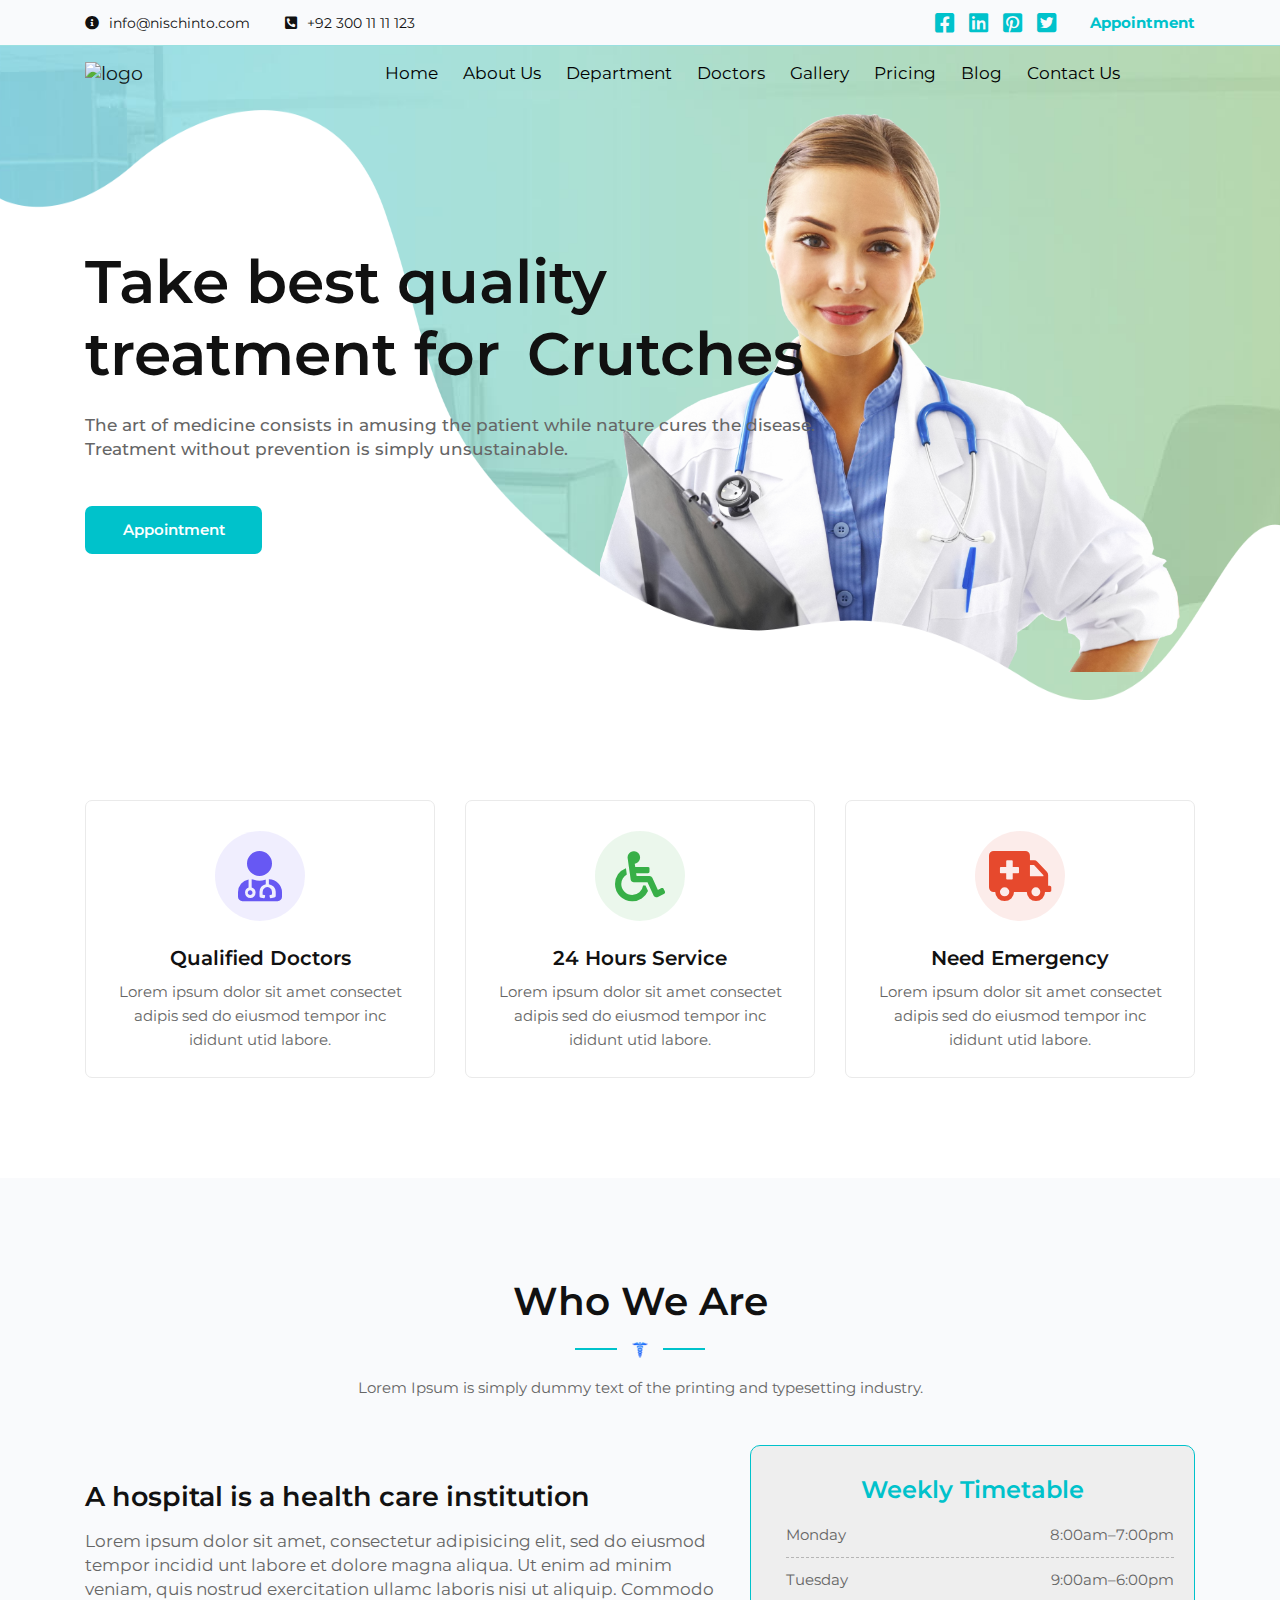
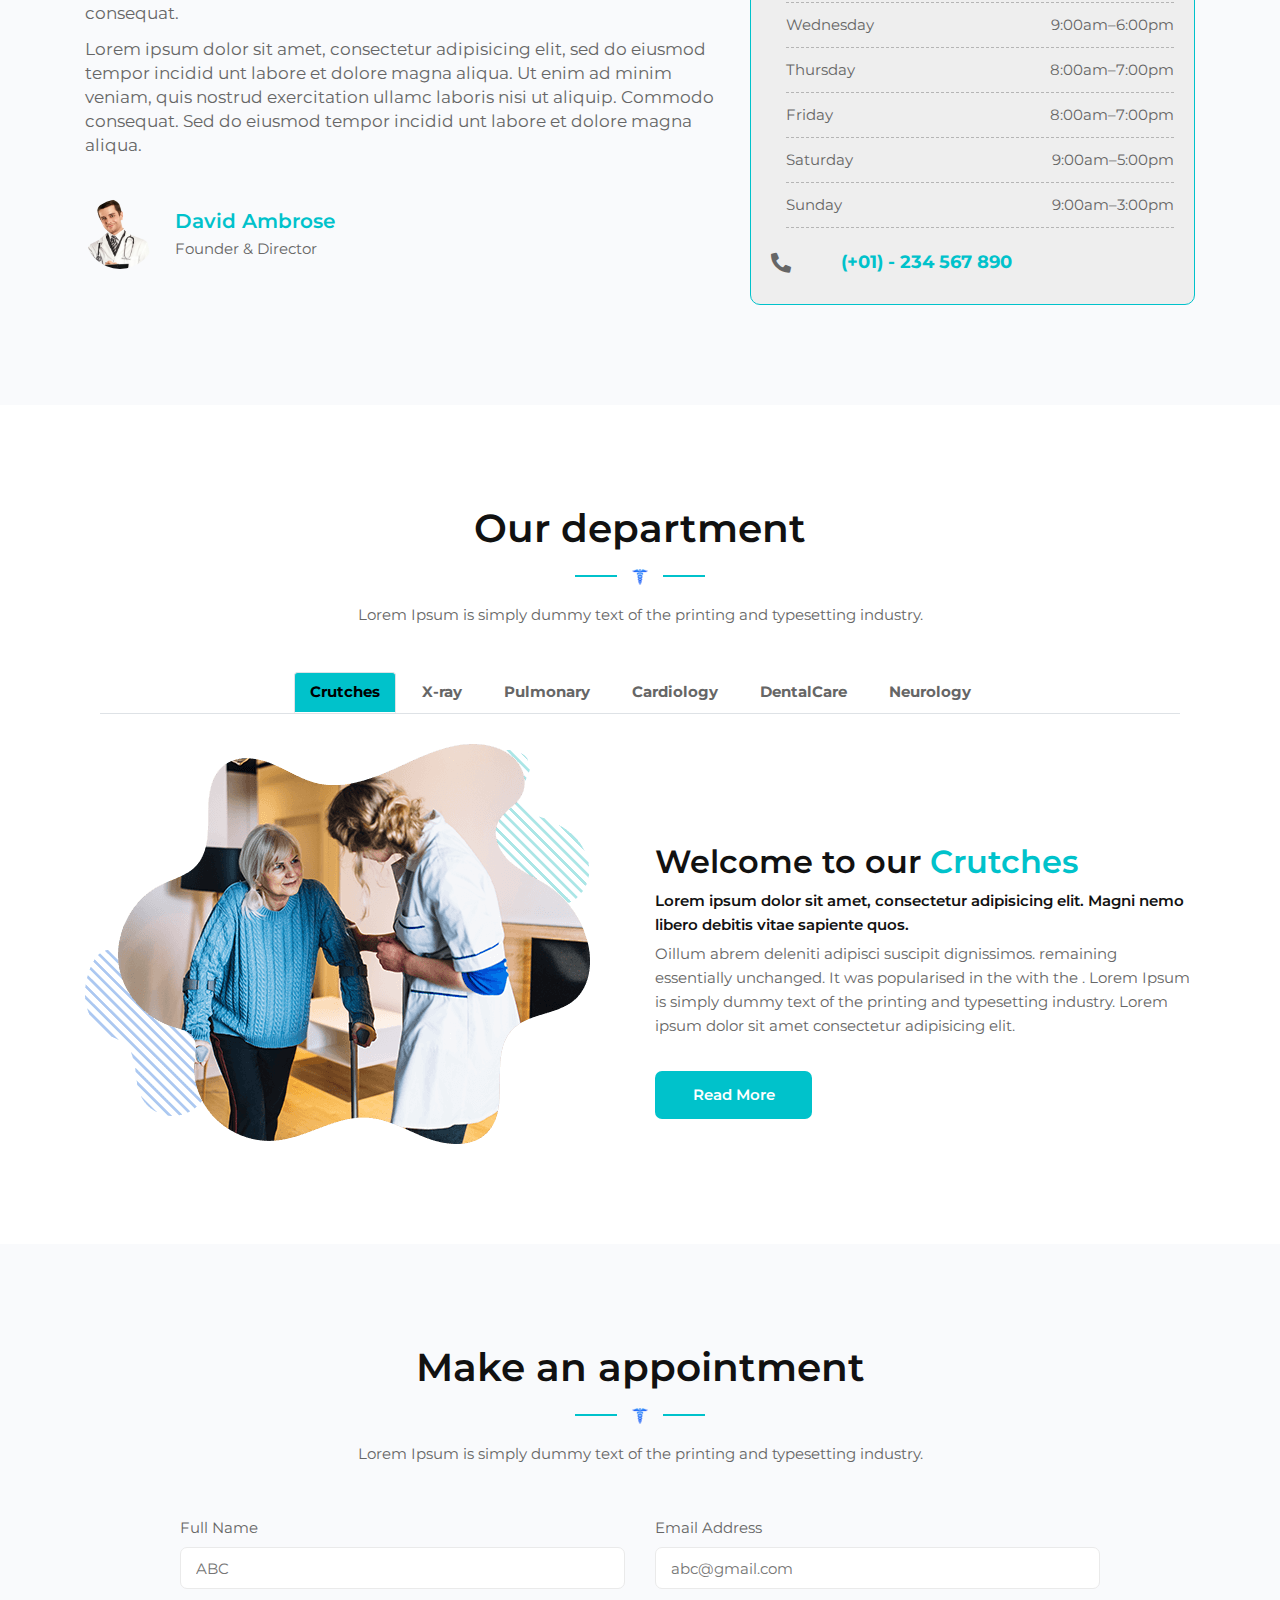
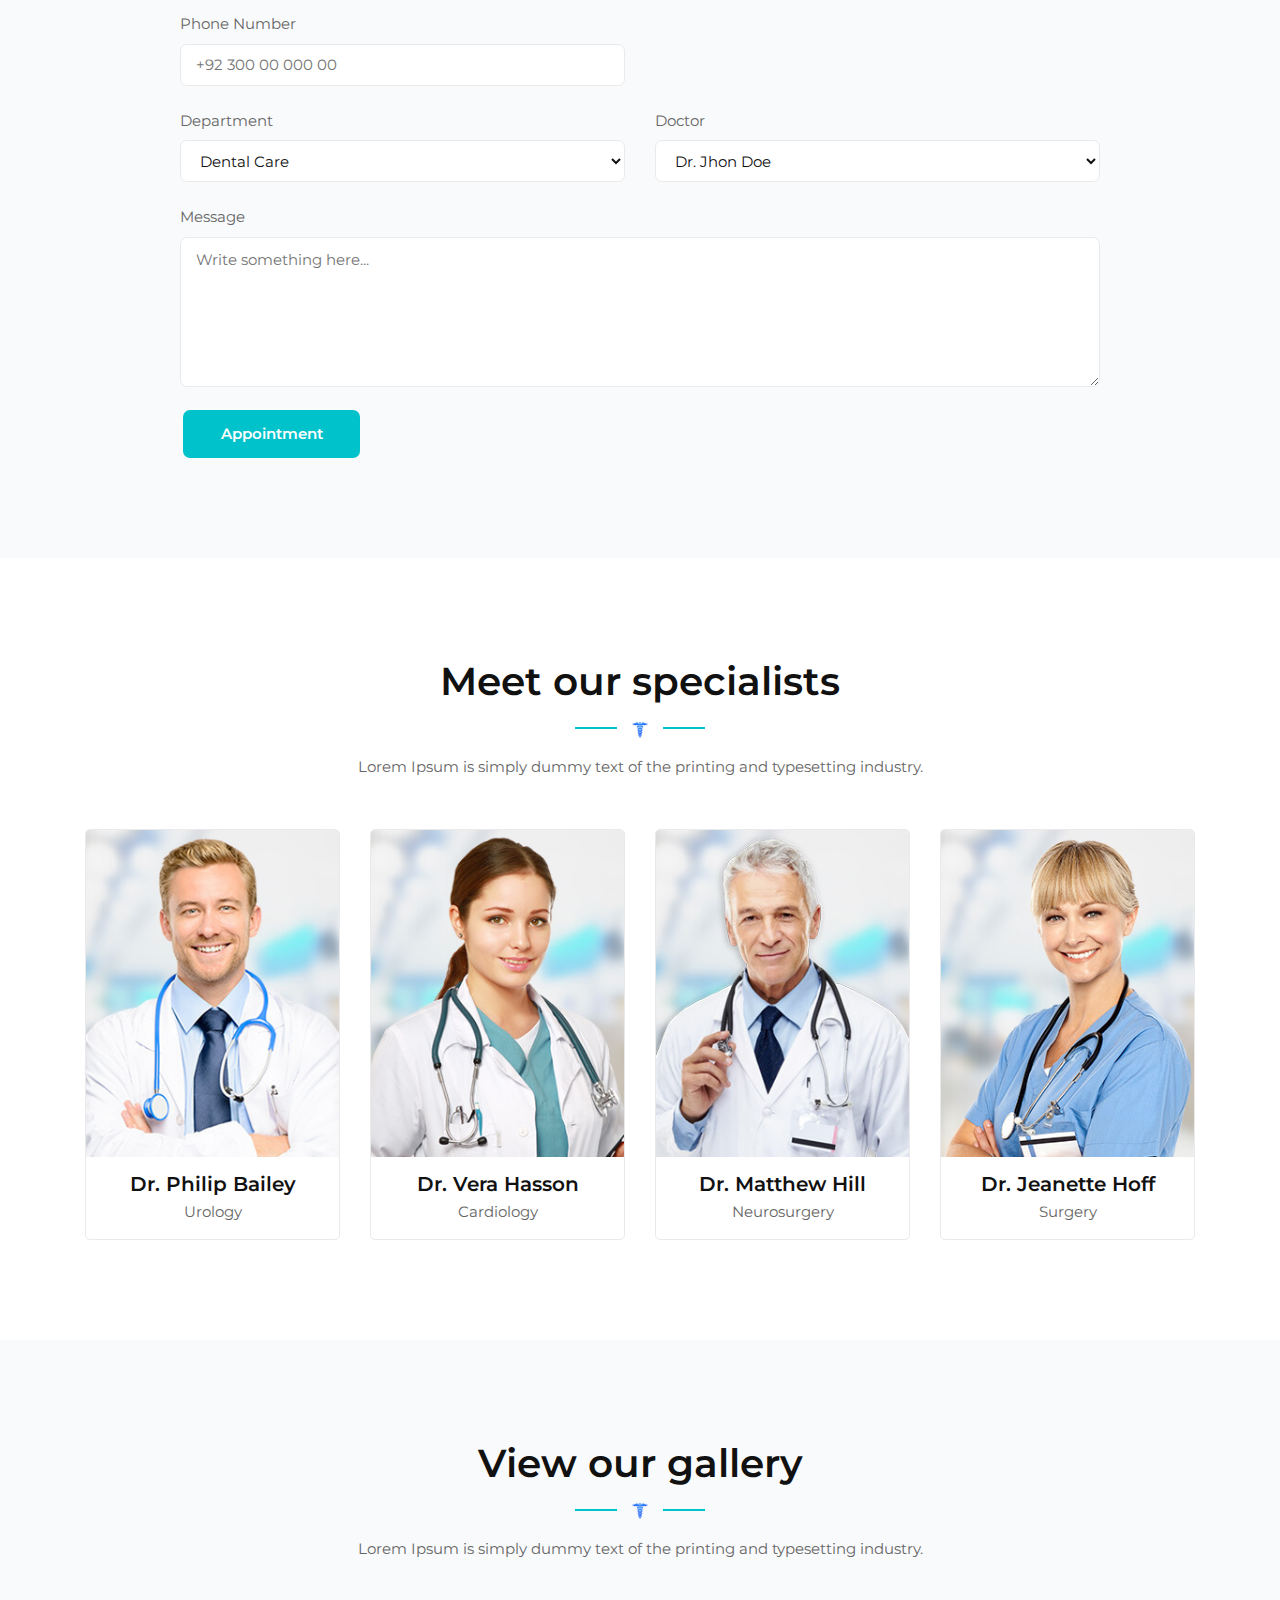
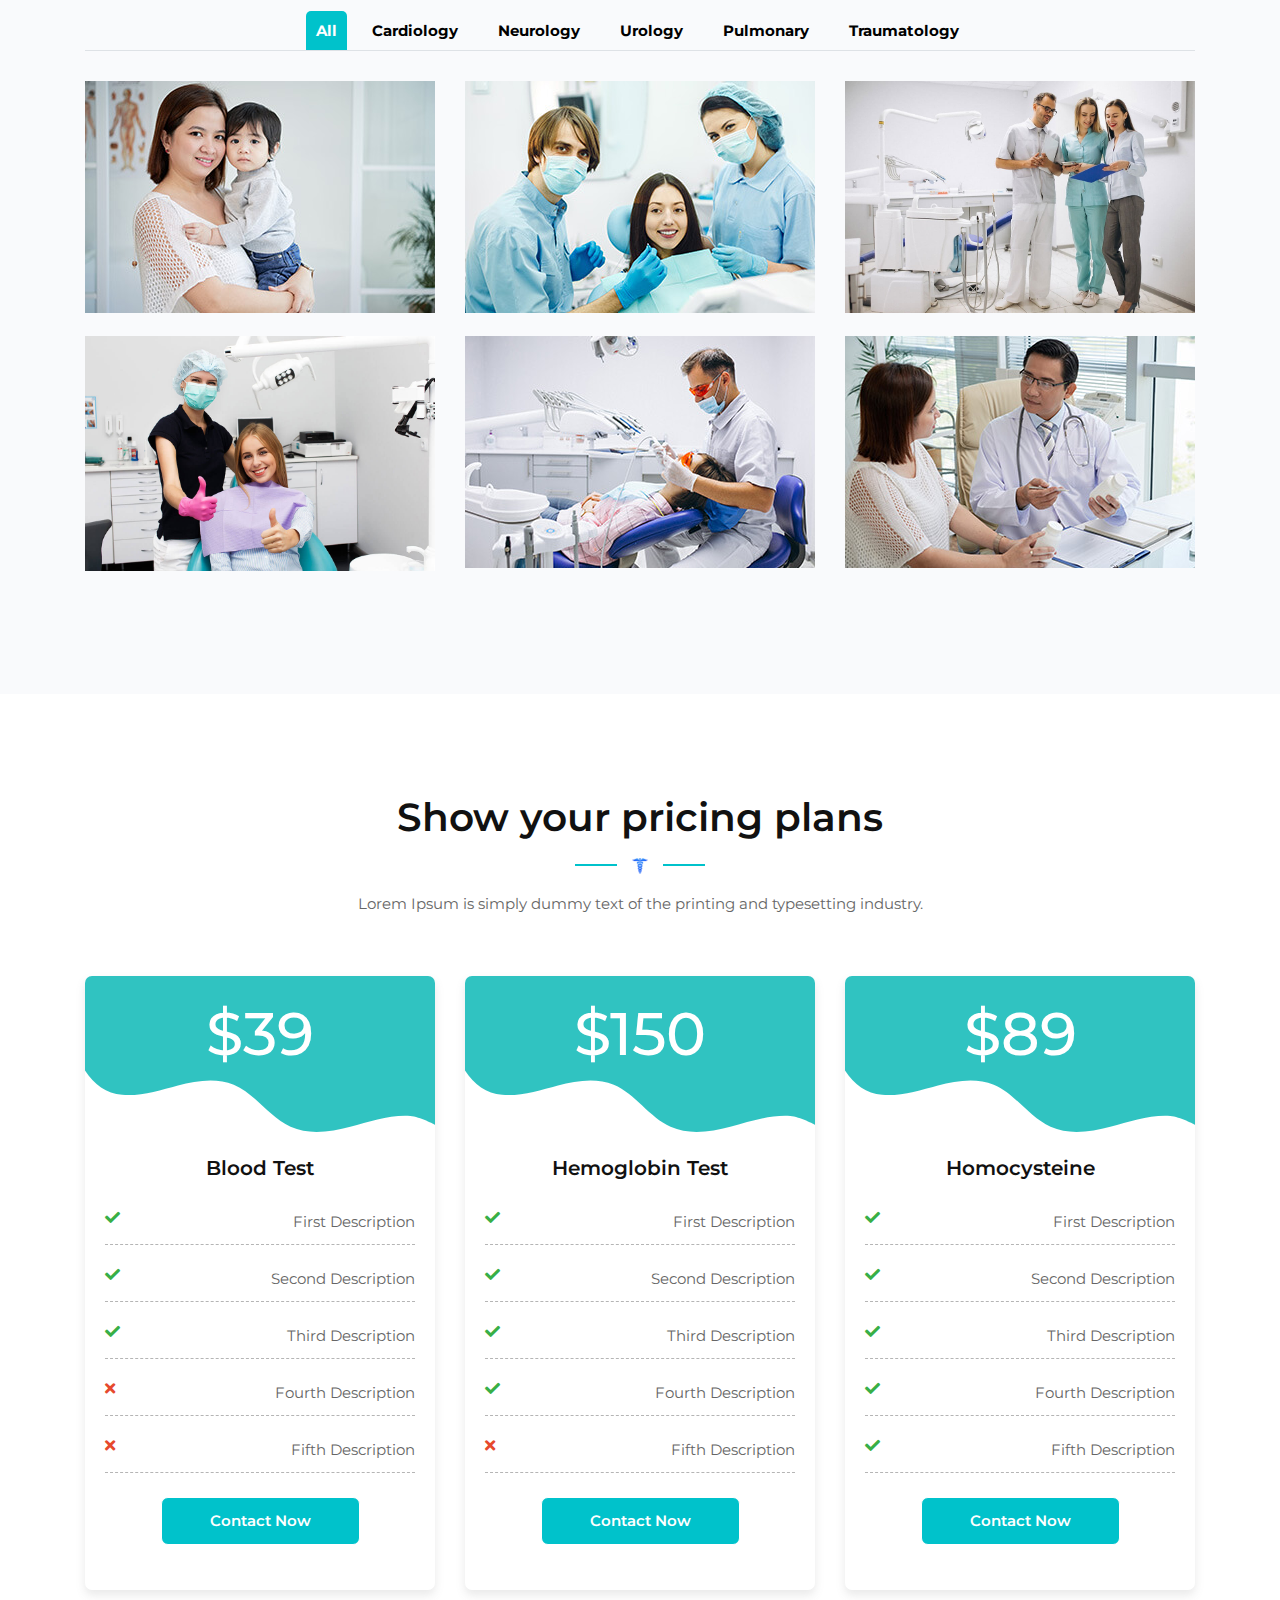
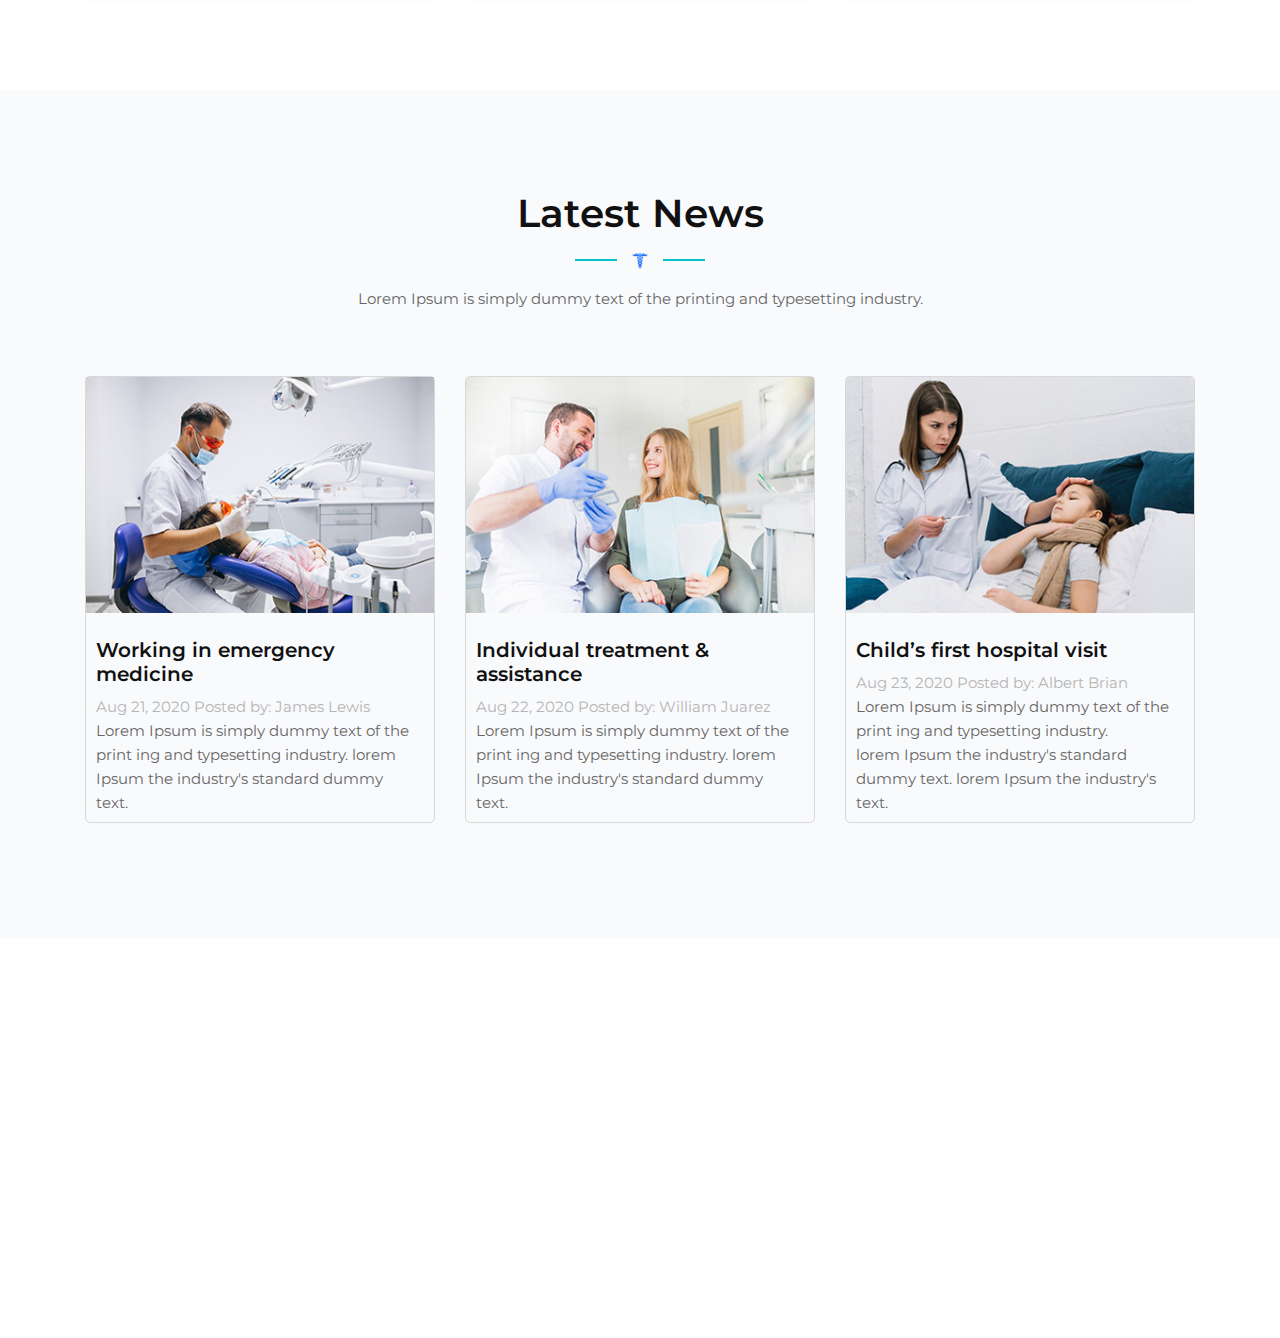
==== commit 52899148: "abc" ====
--- a/index.html
+++ b/index.html
@@ -62,7 +62,7 @@
     <header class="st-site-header st-style1 st-sticky-header">
       <nav class="navbar navbar-expand-lg navbar-light" id="mynavbar">
         <div class="container">
-          <a class="navbar-brand " href="index.html"><img class="logo-size" src="assets/images/header-logo.png" alt="logo"><a>
+          <a class="navbar-brand" href="index.html"><img class="" src="assets/images/header-logo.png" alt="logo"><a>
         <button class="navbar-toggler n-btn-c" type="button" data-toggle="collapse" data-target="#navbarSupportedContent" aria-controls="navbarSupportedContent" aria-expanded="false" aria-label="Toggle navigation">
           <span class="navbar-toggler-icon"></span>
         </button>
--- a/assets/css/style.css
+++ b/assets/css/style.css
@@ -63,9 +63,6 @@
   border: 0;
   max-width: 100%;
   height: auto; }
-  .logo{
-    width: 50px;
-  }
 a {
   color: inherit;
   -webkit-transition: all 0.3s ease;
@@ -101,7 +98,7 @@
     -o-transition: all .5s ease;
   }
   .navbar-brand{
-  width: 110px;
+  width: 220px;
 }
 .navbar-brand img{
   width: 100%;
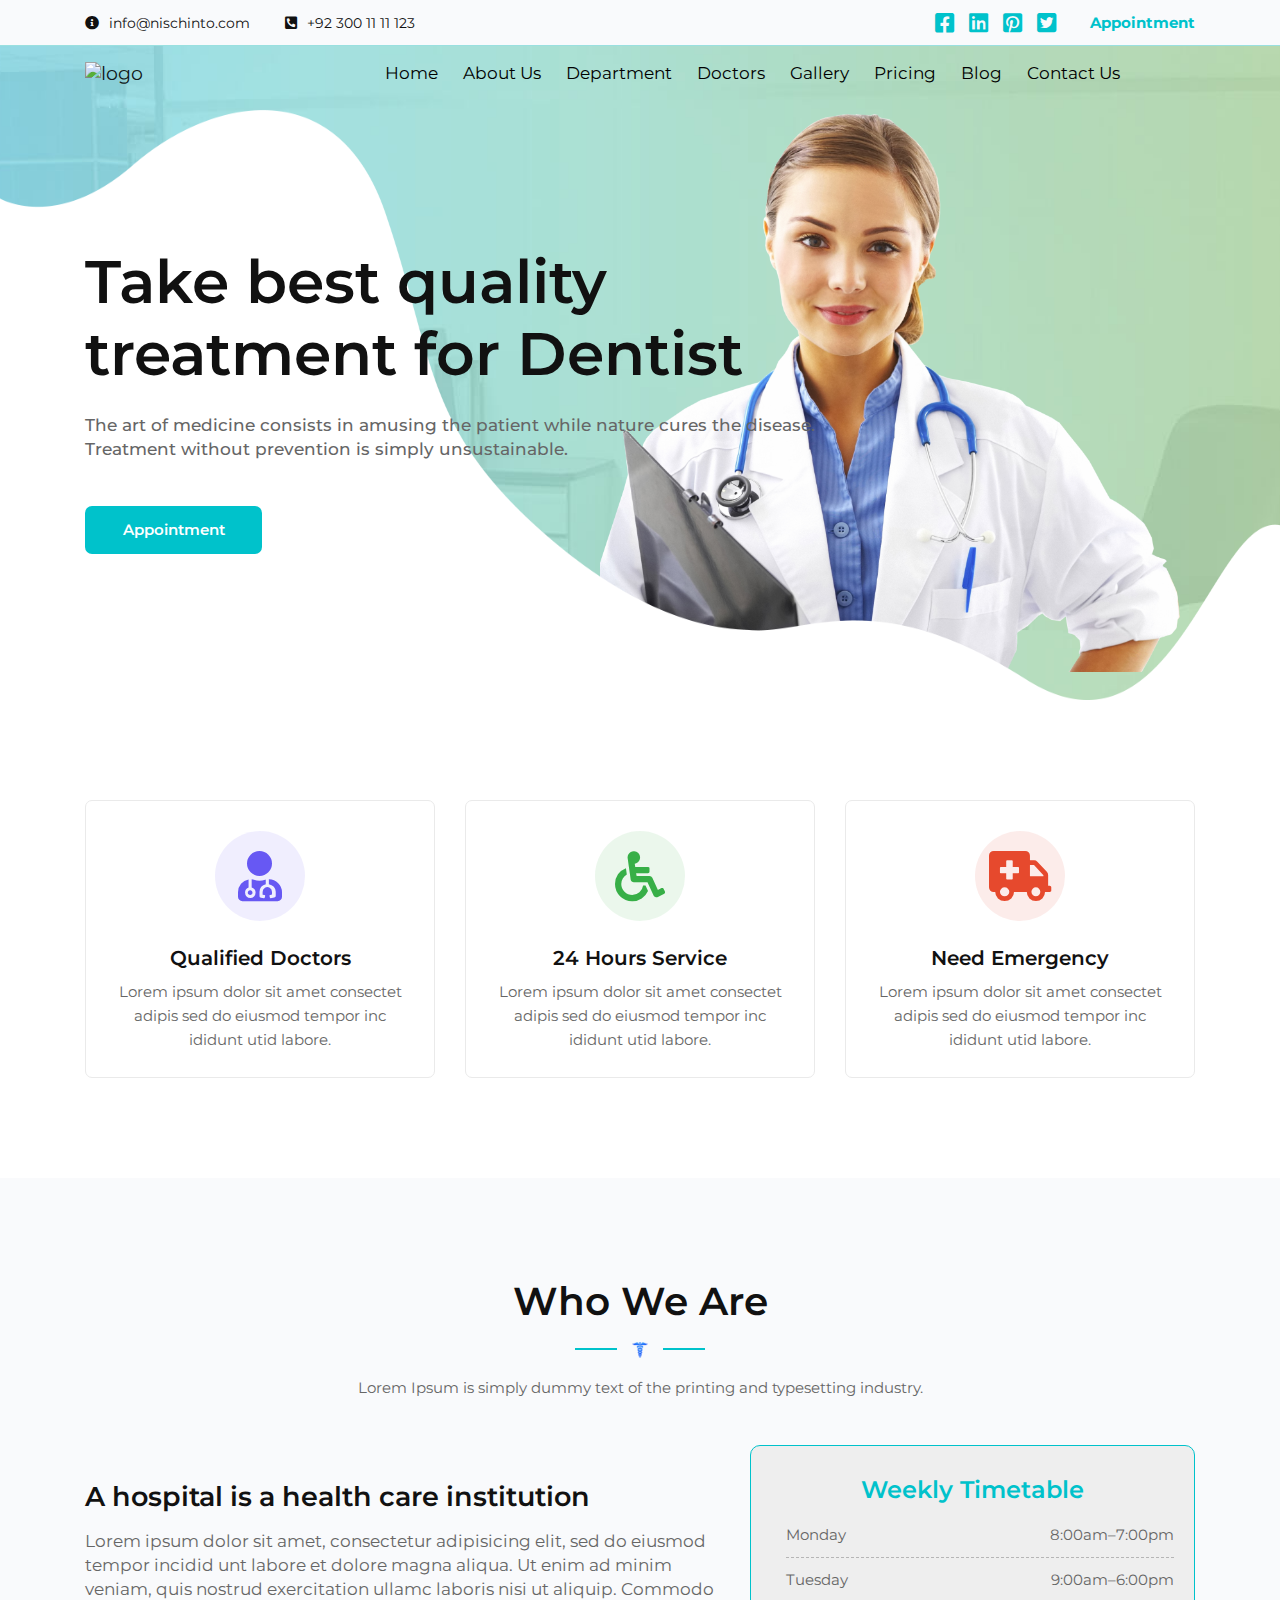
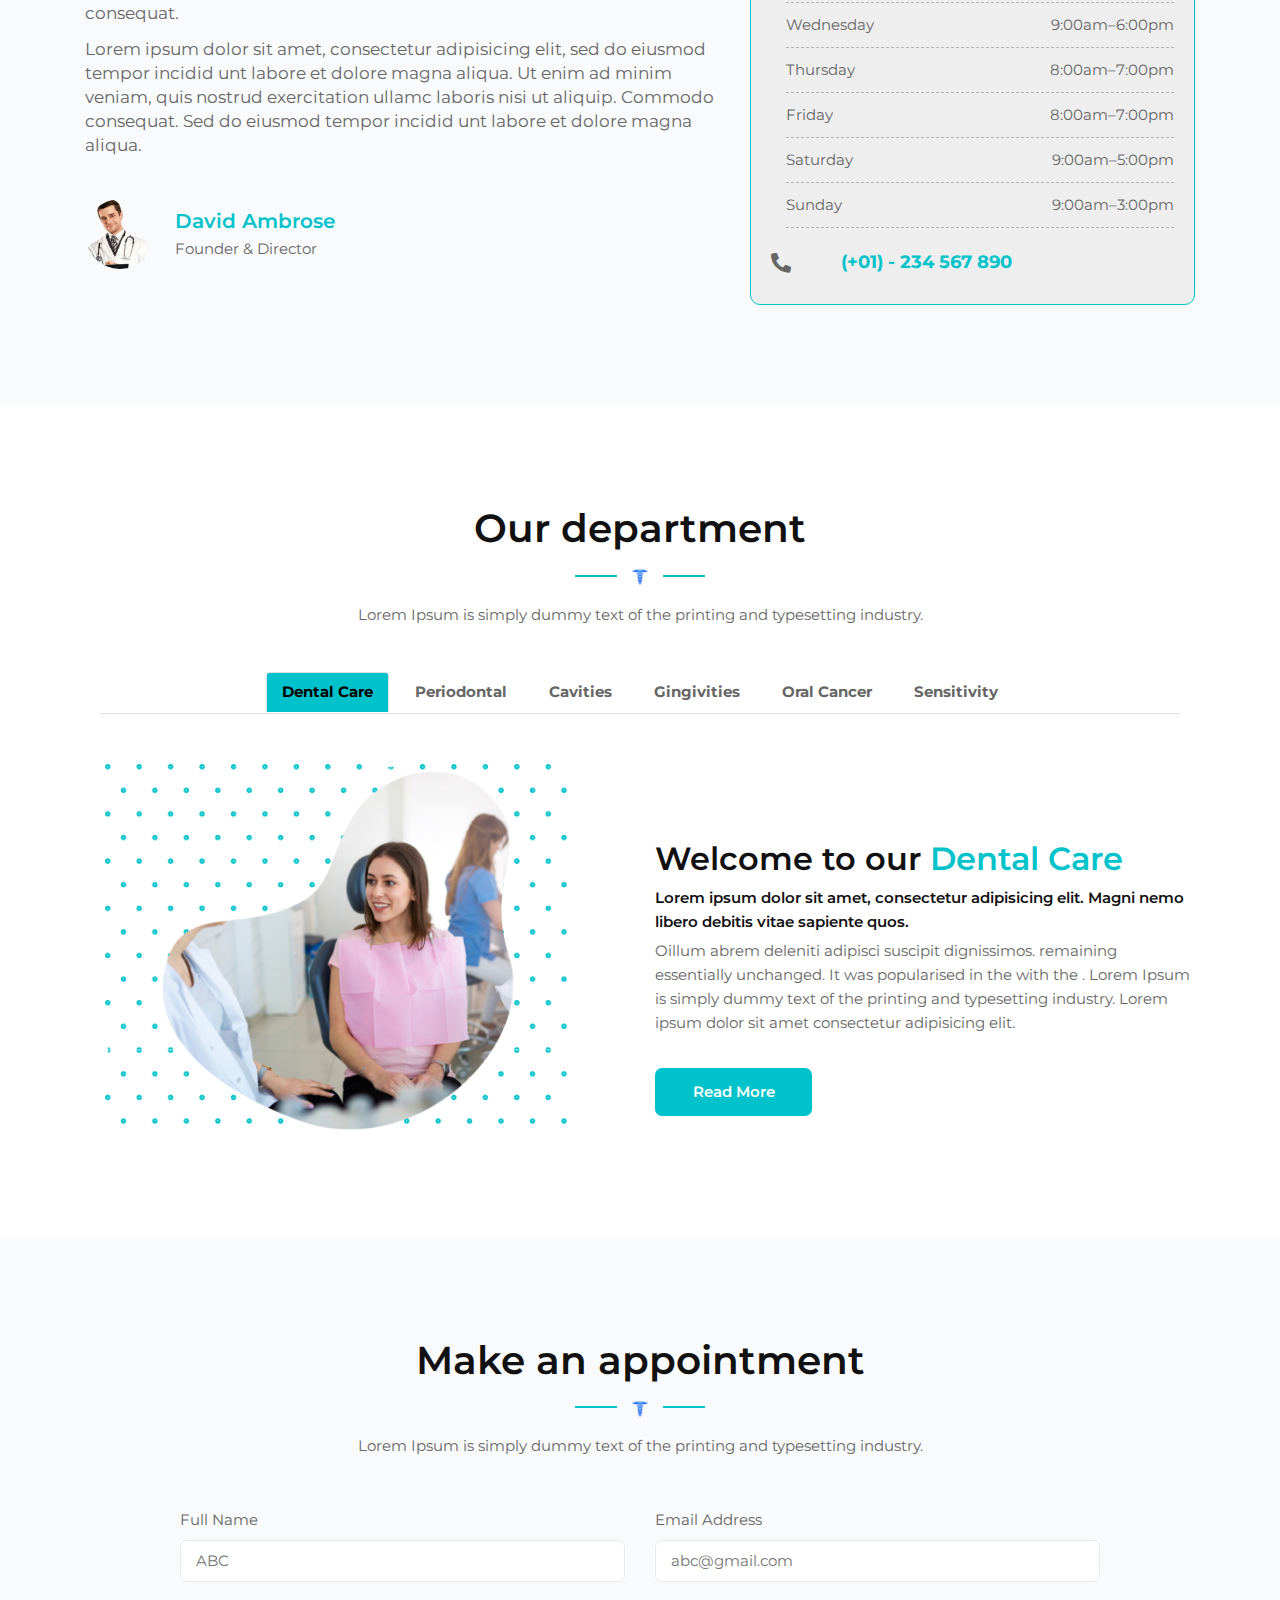
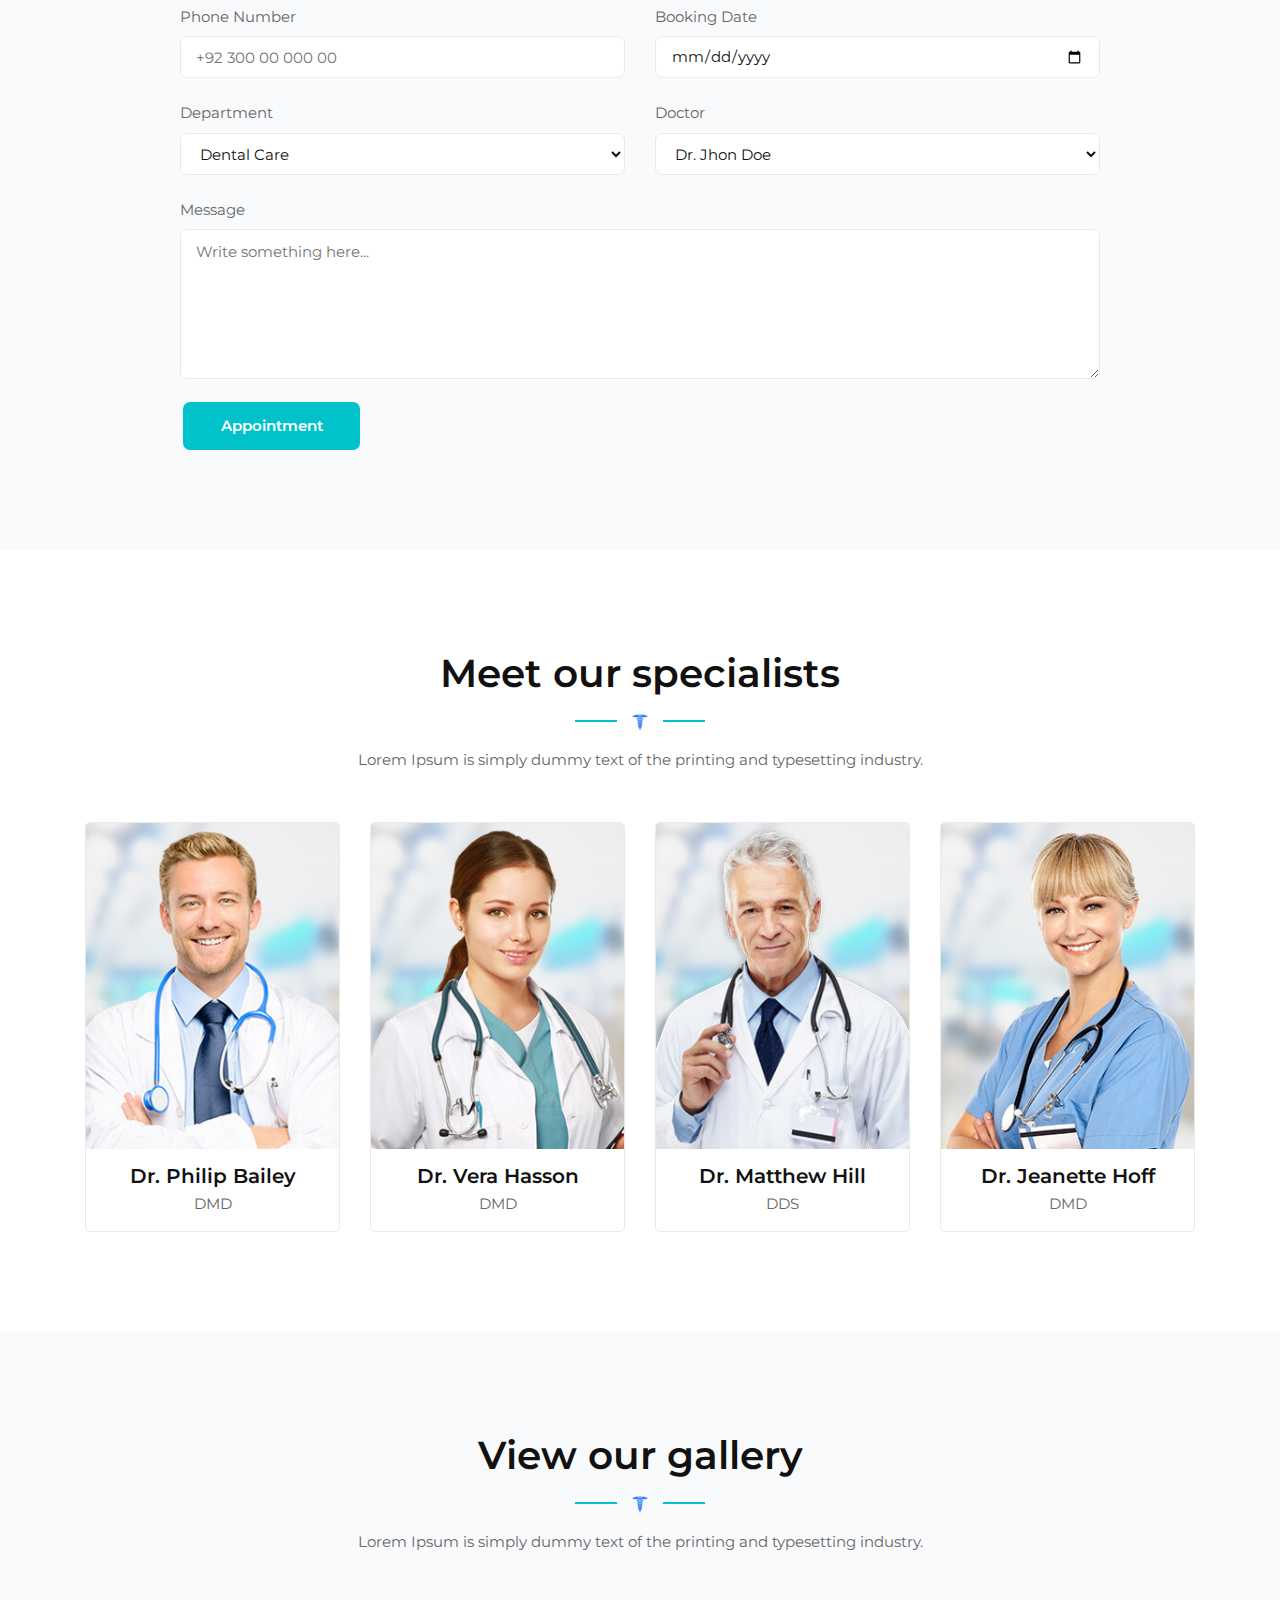
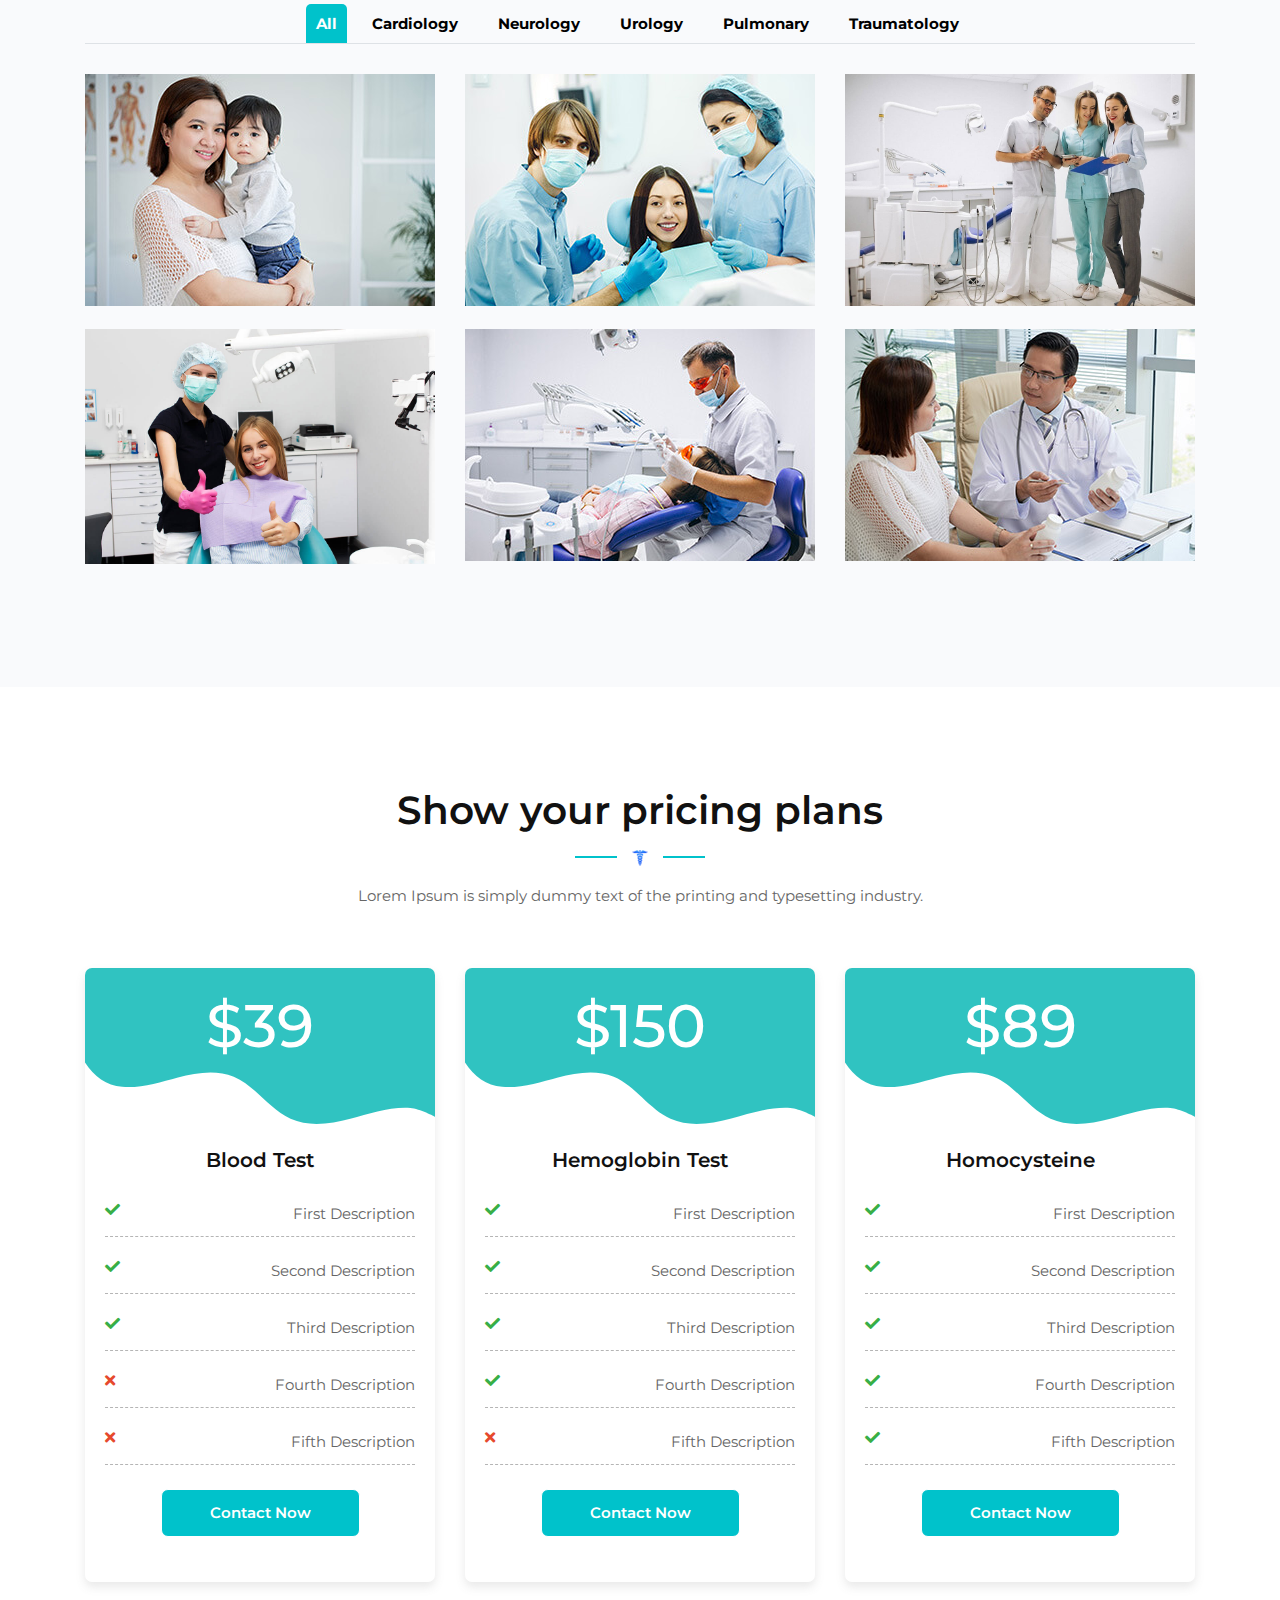
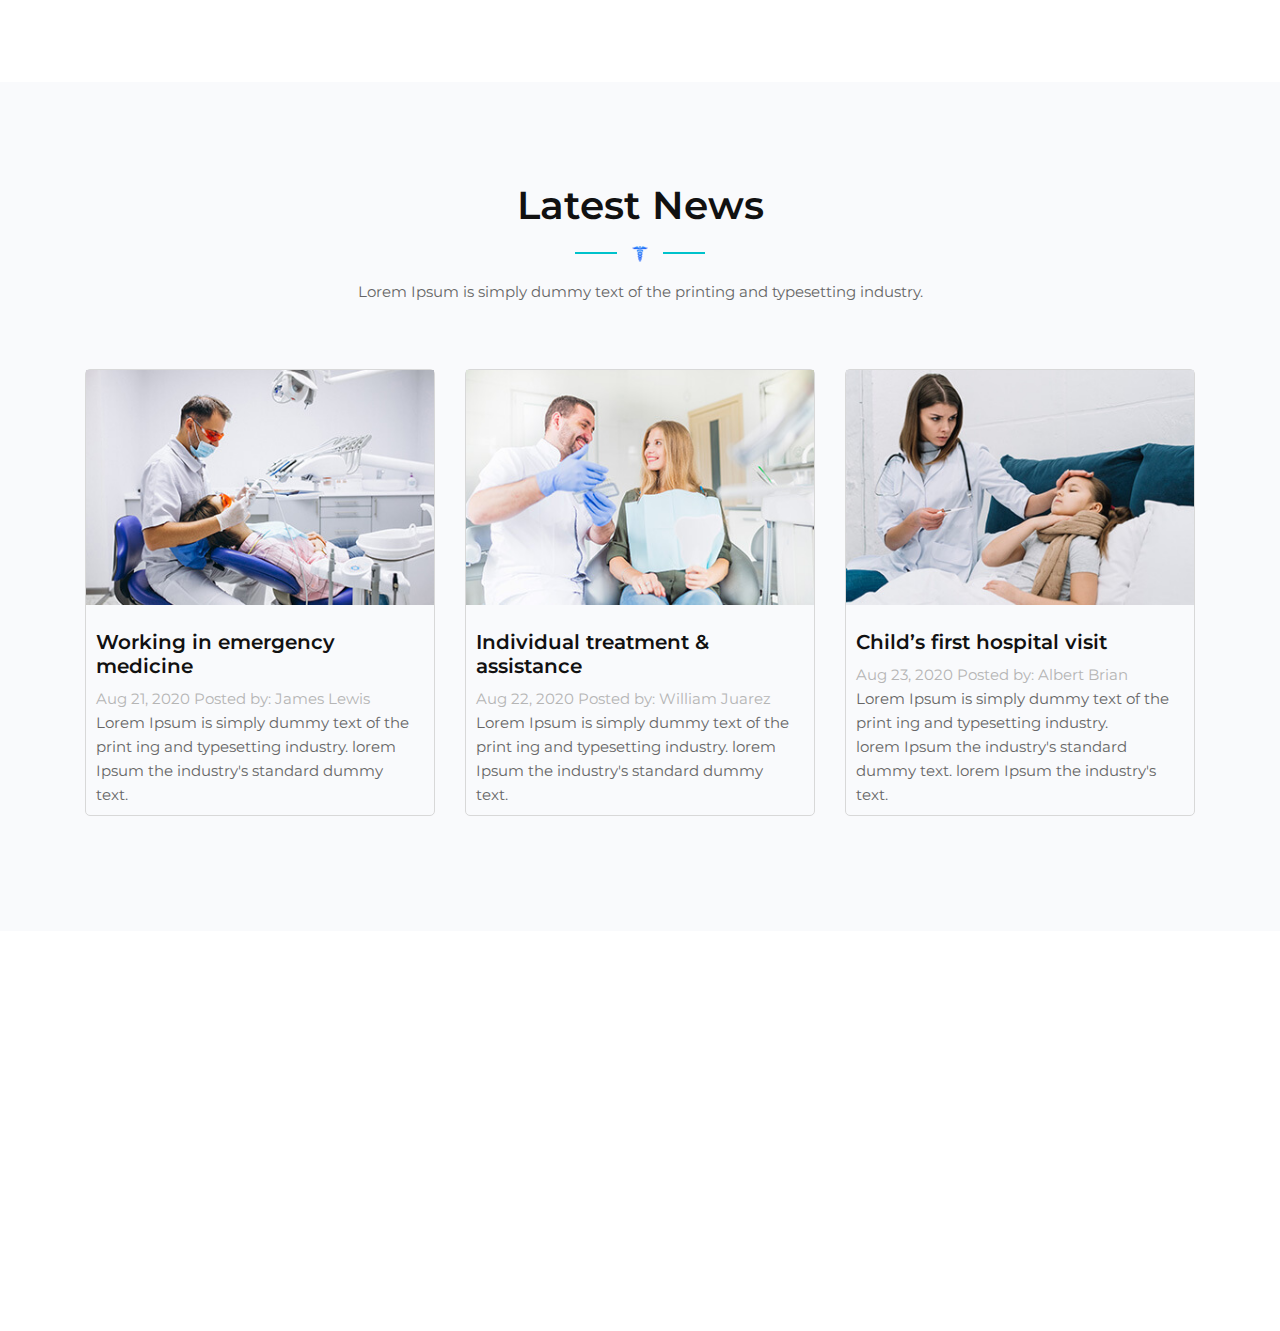
==== commit d7edc222: "ghi" ====
--- a/index.html
+++ b/index.html
@@ -18,16 +18,7 @@
 </head>
 
 
-<body>
-  
-
-
-
-
-
-
-
-  
+<body>  
     <div class="st-content" id="home">
     <div class="st-gray-bg">
         <div class="st-top-header">
@@ -62,7 +53,7 @@
     <header class="st-site-header st-style1 st-sticky-header">
       <nav class="navbar navbar-expand-lg navbar-light" id="mynavbar">
         <div class="container">
-          <a class="navbar-brand" href="index.html"><img class="" src="assets/images/header-logo.png" alt="logo"><a>
+          <a class="navbar-brand" href="index.html"><img src="assets/images/header-logo.png" alt="logo"></a>
         <button class="navbar-toggler n-btn-c" type="button" data-toggle="collapse" data-target="#navbarSupportedContent" aria-controls="navbarSupportedContent" aria-expanded="false" aria-label="Toggle navigation">
           <span class="navbar-toggler-icon"></span>
         </button>
@@ -104,9 +95,7 @@
         <div class="st-hero-text">
           <h1 class="st-hero-title cd-headline slide c-size">
             Take best quality <br>
-            treatment for
-            <span class="" id="span-ani">
-            </span>
+            treatment for Dentist
           </h1>
           <div class="st-hero-subtitle c-size1 mt-4">The art of medicine consists in amusing the patient while nature cures the
             disease. <br>
@@ -283,12 +272,12 @@
             <div class="st-isotop-filter st-style1">
               
             <ul class="nav nav-tabs" role="tablist" id="tabs">
-              <li class="nav-item" id="tab-A"><a href="#Crutches" class="nav-link active" data-toggle="tab" role="tab"><b>Crutches</b></a></li>
-              <li class="nav-item" id="tab-B"><a href="#xray" class="nav-link" data-toggle="tab" role="tab"><b>X-ray</b></a></li>
-              <li class="nav-item" id="tab-C"><a href="#Pulmonary" class="nav-link" data-toggle="tab" role="tab"><b>Pulmonary</b></a></li>
-              <li class="nav-item" id="tab-D"><a href="#Cardiology" class="nav-link" data-toggle="tab" role="tab"><b>Cardiology</b></a></li>
-              <li class="nav-item" id="tab-E"><a href="#DentalCare" class="nav-link" data-toggle="tab" role="tab"><b>DentalCare</b></a></li>
-              <li class="nav-item" id="tab-F"><a href="#Neurology" class="nav-link" data-toggle="tab" role="tab"><b>Neurology</b></a></li>
+              <li class="nav-item" id="tab-A"><a href="#Crutches" class="nav-link active" data-toggle="tab" role="tab"><b>Dental Care</b></a></li>
+              <li class="nav-item" id="tab-B"><a href="#xray" class="nav-link" data-toggle="tab" role="tab"><b>Periodontal</b></a></li>
+              <li class="nav-item" id="tab-C"><a href="#Pulmonary" class="nav-link" data-toggle="tab" role="tab"><b>Cavities</b></a></li>
+              <li class="nav-item" id="tab-D"><a href="#Cardiology" class="nav-link" data-toggle="tab" role="tab"><b>Gingivities</b></a></li>
+              <li class="nav-item" id="tab-E"><a href="#DentalCare" class="nav-link" data-toggle="tab" role="tab"><b>Oral Cancer</b></a></li>
+              <li class="nav-item" id="tab-F"><a href="#Neurology" class="nav-link" data-toggle="tab" role="tab"><b>Sensitivity</b></a></li>
             </ul>
           </div>
           </div>          
@@ -297,13 +286,13 @@
               <div class="st-imagebox st-style2">
                 <div class="row">
                   <div class="col-lg-6">
-                    <div class="st-imagebox-img pbc2"><img src="assets/images/crutches.png" alt="service"></div>
+                    <div class="st-imagebox-img pbc2 wc"><img src="assets/images/1.png" alt="service"></div>
                   </div>
                   <div class="col-lg-6">
                     <div class="st-vertical-middle">
                       <div class="st-vertical-middle-in">
                         <div class="st-imagebox-info">
-                          <h2 class="st-imagebox-title mt-5 mb-2">Welcome to our <span>Crutches</span></h2>
+                          <h2 class="st-imagebox-title mt-5 mb-2">Welcome to our <span>Dental Care</span></h2>
                           <h4 class="st-imagebox-subtitle">Lorem ipsum dolor sit amet, consectetur adipisicing elit.
                             Magni nemo libero debitis vitae sapiente quos. </h4>
                           <div class="st-imagebox-text">Oillum abrem deleniti adipisci suscipit dignissimos. remaining
@@ -324,13 +313,13 @@
               <div class="st-imagebox st-style2">
                 <div class="row">
                   <div class="col-lg-6">
-                    <div class="st-imagebox-img pbc2"><img src="assets/images/xray.png" alt="service"></div>
+                    <div class="st-imagebox-img pbc2 wc"><img src="assets/images/2.png" alt="service"></div>
                   </div>
                   <div class="col-lg-6">
                     <div class="st-vertical-middle">
                       <div class="st-vertical-middle-in">
                         <div class="st-imagebox-info">
-                          <h2 class="st-imagebox-title mt-5 mb-2">Welcome to our <span>X-ray</span></h2>
+                          <h2 class="st-imagebox-title mt-5 mb-2">Welcome to our <span>Periodontal</span></h2>
                           <h4 class="st-imagebox-subtitle">Lorem ipsum dolor sit amet, consectetur adipisicing elit.
                             Magni nemo libero debitis vitae sapiente quos. </h4>
                           <div class="st-imagebox-text">Oillum abrem deleniti adipisci suscipit dignissimos. remaining
@@ -351,13 +340,13 @@
               <div class="st-imagebox st-style2">
                 <div class="row">
                   <div class="col-lg-6">
-                    <div class="st-imagebox-img pbc2"><img src="assets/images/pulmonary.png" alt="service"></div>
+                    <div class="st-imagebox-img pbc2 wc"><img src="assets/images/3.png" alt="service"></div>
                   </div>
                   <div class="col-lg-6">
                     <div class="st-vertical-middle">
                       <div class="st-vertical-middle-in">
                         <div class="st-imagebox-info">
-                          <h2 class="st-imagebox-title mt-5 mb-2">Welcome to our <span>Pulmonary</span></h2>
+                          <h2 class="st-imagebox-title mt-5 mb-2">Welcome to our <span>Cavities</span></h2>
                           <h4 class="st-imagebox-subtitle">Lorem ipsum dolor sit amet, consectetur adipisicing elit.
                             Magni nemo libero debitis vitae sapiente quos. </h4>
                           <div class="st-imagebox-text">Oillum abrem deleniti adipisci suscipit dignissimos. remaining
@@ -378,13 +367,13 @@
               <div class="st-imagebox st-style2">
                 <div class="row">
                   <div class="col-lg-6">
-                    <div class="st-imagebox-img pbc2"><img src="assets/images/cardiology.png" alt="service"></div>
+                    <div class="st-imagebox-img pbc2 wc"><img src="assets/images/4.png" alt="service"></div>
                   </div>
                   <div class="col-lg-6">
                     <div class="st-vertical-middle">
                       <div class="st-vertical-middle-in">
                         <div class="st-imagebox-info">
-                          <h2 class="st-imagebox-title mt-5 mb-2">Welcome to our <span>Cardiology</span></h2>
+                          <h2 class="st-imagebox-title mt-5 mb-2">Welcome to our <span>Gingivities</span></h2>
                           <h4 class="st-imagebox-subtitle">Lorem ipsum dolor sit amet, consectetur adipisicing elit.
                             Magni nemo libero debitis vitae sapiente quos. </h4>
                           <div class="st-imagebox-text">Oillum abrem deleniti adipisci suscipit dignissimos. remaining
@@ -405,13 +394,13 @@
               <div class="st-imagebox st-style2">
                 <div class="row">
                   <div class="col-lg-6">
-                    <div class="st-imagebox-img pbc2"><img src="assets/images/dental-care.png" alt="service"></div>
+                    <div class="st-imagebox-img pbc2 wc"><img src="assets/images/5.png" alt="service"></div>
                   </div>
                   <div class="col-lg-6">
                     <div class="st-vertical-middle">
                       <div class="st-vertical-middle-in">
                         <div class="st-imagebox-info">
-                          <h2 class="st-imagebox-title mt-5 mb-2">Welcome to our <span>DentalCare</span></h2>
+                          <h2 class="st-imagebox-title mt-5 mb-2">Welcome to our <span>Oral Cancer</span></h2>
                           <h4 class="st-imagebox-subtitle">Lorem ipsum dolor sit amet, consectetur adipisicing elit.
                             Magni nemo libero debitis vitae sapiente quos. </h4>
                           <div class="st-imagebox-text">Oillum abrem deleniti adipisci suscipit dignissimos. remaining
@@ -432,13 +421,13 @@
               <div class="st-imagebox st-style2">
                 <div class="row">
                   <div class="col-lg-6">
-                    <div class="st-imagebox-img pbc2"><img src="assets/images/neurology.png" alt="service"></div>
+                    <div class="st-imagebox-img pbc2 wc"><img src="assets/images/2.png" alt="service"></div>
                   </div>
                   <div class="col-lg-6">
                     <div class="st-vertical-middle">
                       <div class="st-vertical-middle-in">
                         <div class="st-imagebox-info">
-                          <h2 class="st-imagebox-title mt-5 mb-">Welcome to our <span>Neurology</span></h2>
+                          <h2 class="st-imagebox-title mt-5 mb-">Welcome to our <span>Sensitivity</span></h2>
                           <h4 class="st-imagebox-subtitle">Lorem ipsum dolor sit amet, consectetur adipisicing elit.
                             Magni nemo libero debitis vitae sapiente quos. </h4>
                           <div class="st-imagebox-text">Oillum abrem deleniti adipisci suscipit dignissimos. remaining
@@ -484,7 +473,7 @@
                 <div class="col-lg-6">
                   <div class="st-form-field st-style1">
                     <label>Full Name</label>
-                    <input type="alphabets" id="uname" name="uname" placeholder="ABC" required>
+                    <input type="text" id="uname" name="uname" placeholder="ABC" required>
                   </div>
                 </div>
                 <div class="col-lg-6">
@@ -500,9 +489,9 @@
                   </div>
                 </div>
                 <div class="col-lg-6">
-                  <div class="st-form-field st-style1 bg-wh>
-                    <label>Booking Date</label>
-                    <input name="udate" type="date" id="udate" placeholder="dd/mm/yy">
+                  <div class="st-form-field st-style1">
+                    <label for="udate">Booking Date</label>
+                    <input class="bg-wh" type="date" id="udate" name="udate">
                     <div class="form-field-icon"></div>
                   </div>
                 </div>
@@ -513,11 +502,11 @@
                       <select name="udepartment" id="udepartment" class="st_select1 bg-wh"
                         data-placeholder="Select department">
                         <option value="dental-care">Dental Care</option>
-                        <option value="neurology">Neurology</option>
-                        <option value="crutches">Crutches</option>
-                        <option value="cardiology">Cardiology</option>
-                        <option value="pulmonary">Pulmonary</option>
-                        <option value="x-ray">X-Ray</option>
+                        <option value="neurology">Periodontal</option>
+                        <option value="crutches">Cavities</option>
+                        <option value="cardiology">Gingivitis</option>
+                        <option value="pulmonary">Oral Cancer</option>
+                        <option value="x-ray">Sensitivity</option>
                       </select>
                     </div>
                   </div>
@@ -545,7 +534,7 @@
                   </div>
                 </div>
                 <div class="text-center pbc">
-                      <button class="plb st-btn st-style1 st-color1 st-size-medium" href="/index.html">
+                      <button class="plb st-btn st-style1 st-color1 st-size-medium">
                         Appointment
                       </button>
                     </div>
@@ -592,7 +581,7 @@
                 <div class="st-member-meta">
                   <div class="st-member-meta-in">
                     <h3 class="st-member-name"><a href="#">Dr. Philip Bailey</a></h3>
-                    <div class="st-member-designation">Urology</div>
+                    <div class="st-member-designation">DMD</div>
                   </div>
                 </div>
               </div>
@@ -617,7 +606,7 @@
                   <div class="st-member-meta">
                     <div class="st-member-meta-in">
                       <h3 class="st-member-name"><a href="#">Dr. Vera Hasson</a></h3>
-                      <div class="st-member-designation">Cardiology</div>
+                      <div class="st-member-designation">DMD</div>
                     </div>
                   </div>
                 </div>
@@ -641,7 +630,7 @@
                   <div class="st-member-meta">
                     <div class="st-member-meta-in">
                       <h3 class="st-member-name"><a href="#">Dr. Matthew Hill</a></h3>
-                      <div class="st-member-designation">Neurosurgery</div>
+                      <div class="st-member-designation">DDS</div>
                     </div>
                   </div>
                 </div>
@@ -665,7 +654,7 @@
                   <div class="st-member-meta">
                     <div class="st-member-meta-in">
                       <h3 class="st-member-name"><a href="#">Dr. Jeanette Hoff</a></h3>
-                      <div class="st-member-designation">Surgery</div>
+                      <div class="st-member-designation">DMD</div>
                     </div>
                   </div>
                 </div>
@@ -930,78 +919,75 @@
     </section>
   </div>
 <div class="try"></div>
-  <footer class="st-site-footer st-sticky-footer st-dynamic-bg footer-bg-img">
-    <div class="st-main-footer">
-      <div class="container">
-        <div class="row">
-          <div class="col-lg-3">
-            <div class="st-footer-widget">
-              <div class="st-text-field">
-                <img src="assets/images/footer-logo.png" alt="Nischinto" class="st-footer-logo">
-                <div class="st-height-b25 st-height-lg-b25"></div>
-                <div class="st-footer-text mt-5">Lorem ipsum dolor sit consectet adipisicing sed.</div>
-                <div class="st-height-b25 st-height-lg-b25"></div>
-                <ul class="st-social-btn st-style1 st-mp0 mt-4">
-                  <li><a href="#"><i class="fab fa-facebook-square"></i></a></li>
-                  <li><a href="#"><i class="fab fa-linkedin"></i></a></li>
-                  <li><a href="#"><i class="fab fa-pinterest-square"></i></a></li>
-                  <li><a href="#"><i class="fab fa-twitter-square"></i></a></li>
-                </ul>
-              </div>
-            </div>
-          </div>
-          <div class="col-lg-3">
-            <div class="st-footer-widget line-h">
-              <h2 class="st-footer-widget-title">Useful Links</h2>
-              <ul class="st-footer-widget-nav st-mp0">
-                <li><a href="#"><i class="fas fa-chevron-right"></i>FAQs</a></li>
-                <li><a href="#"><i class="fas fa-chevron-right"></i>Blog</a></li>
-                <li><a href="#"><i class="fas fa-chevron-right"></i>Weekly timetable</a></li>
-                <li><a href="#"><i class="fas fa-chevron-right"></i>Terms & Conditions</a></li>
+<footer class="st-site-footer st-sticky-footer st-dynamic-bg footer-bg-img">
+  <div class="st-main-footer">
+    <div class="container">
+      <div class="row">
+        <div class="col-lg-3">
+          <div class="st-footer-widget">
+            <div class="st-text-field">
+              <img src="assets/images/footer-logo.png" alt="Nischinto" class="st-footer-logo">
+              <div class="st-height-b25 st-height-lg-b25"></div>
+              <div class="st-footer-text">Lorem ipsum dolor sit consectet adipisicing sed.</div>
+              <div class="st-height-b25 st-height-lg-b25"></div>
+              <ul class="st-social-btn st-style1 st-mp0 mt-4">
+                <li><a href="#"><i class="fab fa-facebook-square"></i></a></li>
+                <li><a href="#"><i class="fab fa-linkedin"></i></a></li>
+                <li><a href="#"><i class="fab fa-pinterest-square"></i></a></li>
+                <li><a href="#"><i class="fab fa-twitter-square"></i></a></li>
               </ul>
             </div>
           </div>
-          <div class="col-lg-3">
-            <div class="st-footer-widget line-h">
-              <h2 class="st-footer-widget-title">Departments</h2>
-              <ul class="st-footer-widget-nav st-mp0">
-                <li><a href="#"><i class="fas fa-chevron-right"></i>Rehabilitation</a></li>
-                <li><a href="#"><i class="fas fa-chevron-right"></i>Laboratory Analysis</a></li>
-                <li><a href="#"><i class="fas fa-chevron-right"></i>Face Lift Surgery</a></li>
-                <li><a href="#"><i class="fas fa-chevron-right"></i>Liposuction</a></li>
-              </ul>
-            </div>
-          </div>
-          <div class="col-lg-3">
-            <div class="st-footer-widget line-h2">
-              <h2 class="st-footer-widget-title">Contacts</h2>
-              <ul class="st-footer-contact-list st-mp0">
-                <li><span class="st-footer-contact-title"><b>Address:</b></span> &nbsp;&nbsp;CA 941-23 USA
-                </li>
-                <a href="mailto:abc@gmail.com"><span class="st-footer-contact-title"><b>Email:&nbsp;&nbsp;&nbsp;&nbsp;&nbsp;&nbsp;</b></span> abc@gmail.com</a><br>
-                <a href="tel:+92 300 11 23 444"><span><b>Phone:</b>&nbsp;&nbsp;&nbsp;&nbsp;&nbsp;&nbsp;</span>+92 300 11 23 444</a><br>
-                <a href="tel:053 1111111"><span class="plm"></span>053 11 11 111</a>
-              </ul>
+        </div>
+        <div class="col-lg-3">
+          <div class="st-footer-widget line-h">
+            <h2 class="st-footer-widget-title">Useful Links</h2>
+            <ul class="st-footer-widget-nav st-mp0">
+              <li><a href="#"><i class="fas fa-chevron-right"></i>FAQs</a></li>
+              <li><a href="#"><i class="fas fa-chevron-right"></i>Blog</a></li>
+              <li><a href="#"><i class="fas fa-chevron-right"></i>Weekly timetable</a></li>
+              <li><a href="#"><i class="fas fa-chevron-right"></i>Terms & Conditions</a></li>
+            </ul>
+          </div>
+        </div>
+        <div class="col-lg-3">
+          <div class="st-footer-widget line-h">
+            <h2 class="st-footer-widget-title">Departments</h2>
+            <ul class="st-footer-widget-nav st-mp0">
+              <li><a href="#"><i class="fas fa-chevron-right"></i>Rehabilitation</a></li>
+              <li><a href="#"><i class="fas fa-chevron-right"></i>Laboratory Analysis</a></li>
+              <li><a href="#"><i class="fas fa-chevron-right"></i>Face Lift Surgery</a></li>
+              <li><a href="#"><i class="fas fa-chevron-right"></i>Liposuction</a></li>
+            </ul>
+          </div>
+        </div>
+        <div class="col-lg-3">
+          <div class="st-footer-widget line-h2">
+            <h2 class="st-footer-widget-title">Contacts</h2>
+            <div class="st-footer-contact-list st-mp0">
+              <div><span class="st-footer-contact-title"><b>Address:</b></span> &nbsp;&nbsp;CA 941-23 USA</div>
+              <a href="mailto:abc@gmail.com"><span class="st-footer-contact-title"><b>Email:&nbsp;&nbsp;&nbsp;&nbsp;&nbsp;&nbsp;</b></span> abc@gmail.com</a><br>
+              <a href="tel:+923001123444"><span><b>Phone:</b>&nbsp;&nbsp;&nbsp;&nbsp;&nbsp;&nbsp;</span>+92 300 11 23 444</a><br>
+              <a href="tel:0531111111"><span class="plm"></span>053 11 11 111</a>
             </div>
           </div>
         </div>
       </div>
     </div>
-    <div class="st-copyright-wrap">
-      <div class="container">
-        <div class="st-copyright-in">
-          <div class="st-left-copyright">
-            <div class="st-copyright-text">Copyright 2021. Design by EssentialSoft</div>
-          </div>
-
-          <div class="st-right-copyright">
-            <div><a href="#home" class="fas fa-angle-up up-btn"></a></div>
-          </div>
+  </div>
+  <div class="st-copyright-wrap">
+    <div class="container">
+      <div class="st-copyright-in">
+        <div class="st-left-copyright">
+          <div class="st-copyright-text">Copyright 2021. Design by EssentialSoft</div>
+        </div>
+        <div class="st-right-copyright">
+          <div><a href="#home" class="fas fa-angle-up up-btn"></a></div>
         </div>
       </div>
     </div>
-  </footer>
-
+  </div>
+</footer>
 
 
   <script src="assets/js/jquery.js"></script>
--- a/assets/css/style.css
+++ b/assets/css/style.css
@@ -1258,4 +1258,9 @@
     display: flex;
     justify-content: space-between;
     border-bottom: 1px dashed #b5b5b5;
-    padding: 10px 0; }+    padding: 10px 0; }
+    .wc{
+      padding-top: 20px;
+      padding-left: 20px;
+      width: 90%;
+    }